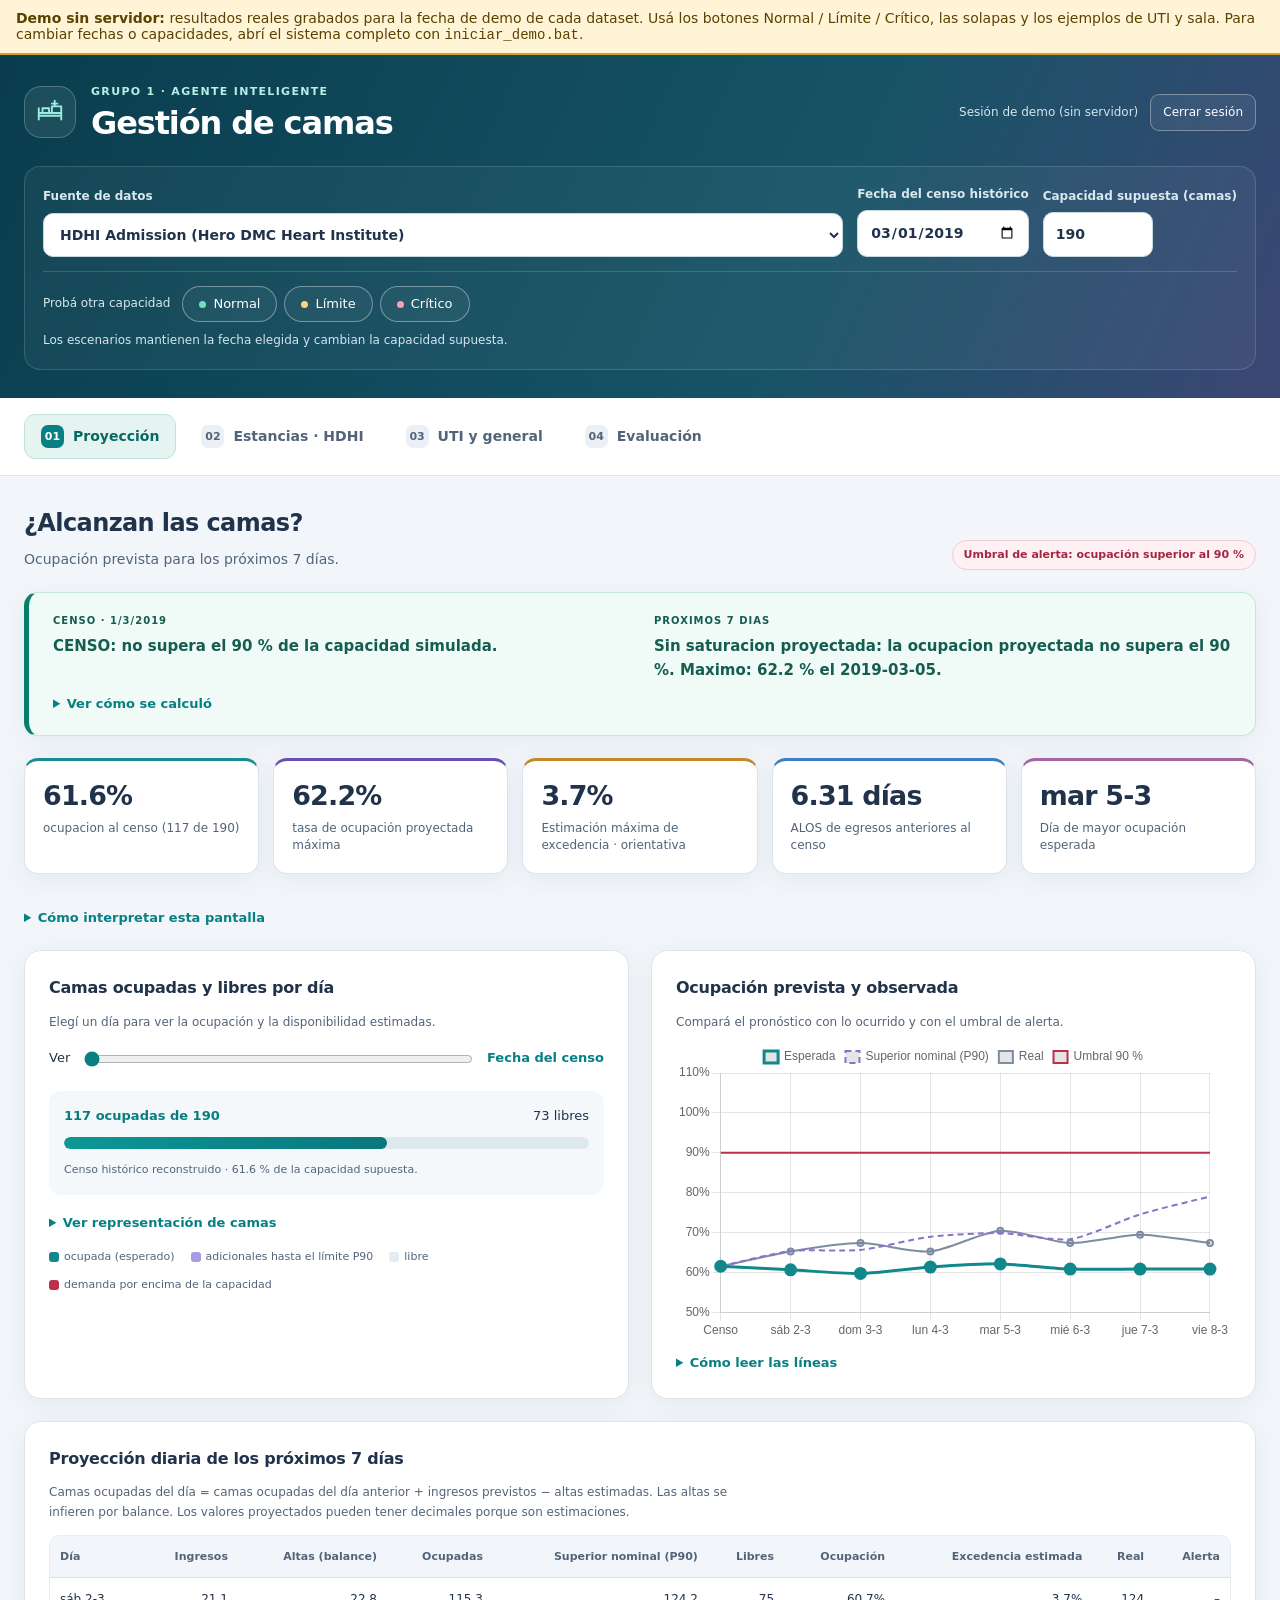
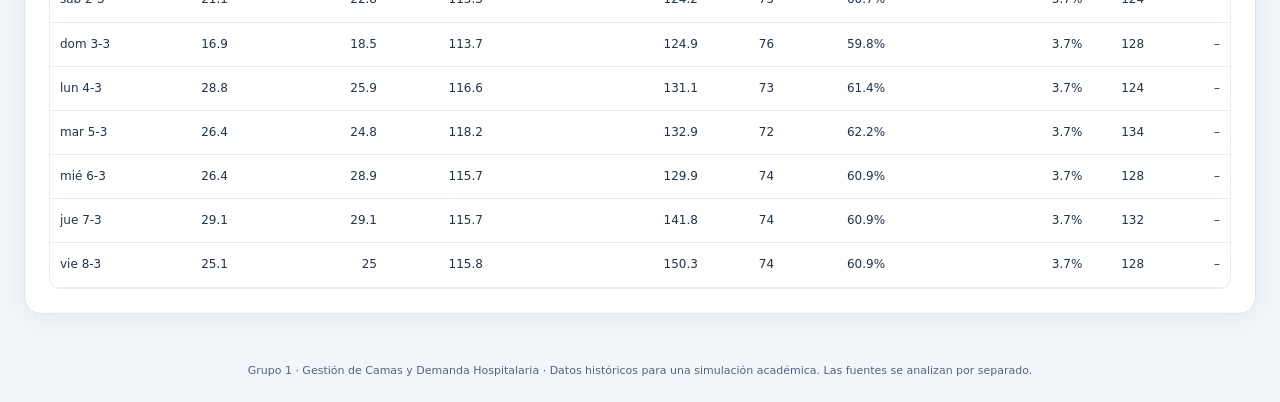
==== demo/panel_sin_servidor.html @ 2443a3de "Actualizo carpeta demo al panel nuevo y corrijo carpeta duplicada" ====
<!DOCTYPE html>
<html lang="es">
<head>
<meta charset="UTF-8">
<meta name="viewport" content="width=device-width, initial-scale=1">
<title>[Demo sin servidor] Gestión de camas | Grupo 1</title>
<!-- frontend/index.html — Dashboard del agente. Responsable: Bárbara (IA e interfaz).
     Consume la API del equipo: /datasets, /estadisticas, /proyeccion-camas y /modelo/* -->
<!-- Chart.js 4.4.1 (MIT) incluido: funciona sin internet -->
<script>
!function(t,e){"object"==typeof exports&&"undefined"!=typeof module?module.exports=e():"function"==typeof define&&define.amd?define(e):(t="undefined"!=typeof globalThis?globalThis:t||self).Chart=e()}(this,function(){"use strict";var s=Object.freeze({__proto__:null,get Colors(){return dn},get Decimation(){return fn},get Filler(){return Dn},get Legend(){return Tn},get SubTitle(){return In},get Title(){return En},get Tooltip(){return Un}});function t(){}const F=(()=>{let t=0;return()=>t++})();function P(t){return null==t}function O(t){if(Array.isArray&&Array.isArray(t))return!0;const e=Object.prototype.toString.call(t);return"[object"===e.slice(0,7)&&"Array]"===e.slice(-6)}function A(t){return null!==t&&"[object Object]"===Object.prototype.toString.call(t)}function p(t){return("number"==typeof t||t instanceof Number)&&isFinite(+t)}function g(t,e){return p(t)?t:e}function T(t,e){return void 0===t?e:t}const V=(t,e)=>"string"==typeof t&&t.endsWith("%")?parseFloat(t)/100:+t/e,B=(t,e)=>"string"==typeof t&&t.endsWith("%")?parseFloat(t)/100*e:+t;function d(t,e,i){if(t&&"function"==typeof t.call)return t.apply(i,e)}function k(t,e,i,s){let a,n,o;if(O(t))if(n=t.length,s)for(a=n-1;0<=a;a--)e.call(i,t[a],a);else for(a=0;a<n;a++)e.call(i,t[a],a);else if(A(t))for(o=Object.keys(t),n=o.length,a=0;a<n;a++)e.call(i,t[o[a]],o[a])}function W(t,e){let i,s,a,n;if(!t||!e||t.length!==e.length)return!1;for(i=0,s=t.length;i<s;++i)if(a=t[i],n=e[i],a.datasetIndex!==n.datasetIndex||a.index!==n.index)return!1;return!0}function N(e){if(O(e))return e.map(N);if(A(e)){const i=Object.create(null),s=Object.keys(e),a=s.length;let t=0;for(;t<a;++t)i[s[t]]=N(e[s[t]]);return i}return e}function H(t){return-1===["__proto__","prototype","constructor"].indexOf(t)}function j(t,e,i,s){var a;H(t)&&(a=e[t],i=i[t],A(a)&&A(i)?Y(a,i,s):e[t]=N(i))}function Y(i,t,s){var a,e=O(t)?t:[t],n=e.length;if(!A(i))return i;const o=(s=s||{}).merger||j;for(let t=0;t<n;++t)if(A(a=e[t])){const O=Object.keys(a);for(let t=0,e=O.length;t<e;++t)o(O[t],i,a,s)}return i}function $(t,e){return Y(t,e,{merger:U})}function U(t,e,i){var s;H(t)&&(s=e[t],i=i[t],A(s)&&A(i)?$(s,i):Object.prototype.hasOwnProperty.call(e,t)||(e[t]=N(i)))}const X={"":t=>t,x:t=>t.x,y:t=>t.y};function q(t){const e=t.split("."),i=[];let s="";for(const t of e)s+=t,s=s.endsWith("\\")?s.slice(0,-1)+".":(i.push(s),"");return i}function m(t,e){const i=X[e]||(X[e]=function(){const i=q(e);return t=>{for(const e of i){if(""===e)break;t=t&&t[e]}return t}}());return i(t)}function K(t){return t.charAt(0).toUpperCase()+t.slice(1)}const G=t=>void 0!==t,u=t=>"function"==typeof t,Z=(t,e)=>{if(t.size!==e.size)return!1;for(const i of t)if(!e.has(i))return!1;return!0};function J(t){return"mouseup"===t.type||"click"===t.type||"contextmenu"===t.type}const S=Math.PI,_=2*S,Q=_+S,tt=Number.POSITIVE_INFINITY,et=S/180,D=S/2,it=S/4,st=2*S/3,r=Math.log10,y=Math.sign;function at(t,e,i){return Math.abs(t-e)<i}function nt(t){var e=Math.round(t),e=(t=at(t,e,t/1e3)?e:t,Math.pow(10,Math.floor(r(t)))),t=t/e;return(t<=1?1:t<=2?2:t<=5?5:10)*e}function ot(t){const e=[],i=Math.sqrt(t);let s;for(s=1;s<i;s++)t%s==0&&(e.push(s),e.push(t/s));return i===(0|i)&&e.push(i),e.sort((t,e)=>t-e).pop(),e}function rt(t){return!isNaN(parseFloat(t))&&isFinite(t)}function lt(t,e){var i=Math.round(t);return i-e<=t&&t<=i+e}function ht(t,e,i){let s,a,n;for(s=0,a=t.length;s<a;s++)n=t[s][i],isNaN(n)||(e.min=Math.min(e.min,n),e.max=Math.max(e.max,n))}function L(t){return t*(S/180)}function ct(t){return t*(180/S)}function dt(i){if(p(i)){let t=1,e=0;for(;Math.round(i*t)/t!==i;)t*=10,e++;return e}}function ut(t,e){var i=e.x-t.x,e=e.y-t.y,t=Math.sqrt(i*i+e*e);let s=Math.atan2(e,i);return s<-.5*S&&(s+=_),{angle:s,distance:t}}function gt(t,e){return Math.sqrt(Math.pow(e.x-t.x,2)+Math.pow(e.y-t.y,2))}function ft(t,e){return(t-e+Q)%_-S}function v(t){return(t%_+_)%_}function pt(t,e,i,s){var t=v(t),e=v(e),i=v(i),a=v(e-t),n=v(i-t),o=v(t-e),r=v(t-i);return t===e||t===i||s&&e===i||n<a&&o<r}function C(t,e,i){return Math.max(e,Math.min(i,t))}function mt(t){return C(t,-32768,32767)}function c(t,e,i,s=1e-6){return t>=Math.min(e,i)-s&&t<=Math.max(e,i)+s}function bt(e,i,t){t=t||(t=>e[t]<i);let s,a=e.length-1,n=0;for(;1<a-n;)t(s=n+a>>1)?n=s:a=s;return{lo:n,hi:a}}const f=(i,s,a,t)=>bt(i,a,t?t=>{var e=i[t][s];return e<a||e===a&&i[t+1][s]===a}:t=>i[t][s]<a),xt=(e,i,s)=>bt(e,s,t=>e[t][i]>=s);function vt(t,e,i){let s=0,a=t.length;for(;s<a&&t[s]<e;)s++;for(;a>s&&t[a-1]>i;)a--;return 0<s||a<t.length?t.slice(s,a):t}const _t=["push","pop","shift","splice","unshift"];function yt(a,t){a._chartjs?a._chartjs.listeners.push(t):(Object.defineProperty(a,"_chartjs",{configurable:!0,enumerable:!1,value:{listeners:[t]}}),_t.forEach(t=>{const i="_onData"+K(t),s=a[t];Object.defineProperty(a,t,{configurable:!0,enumerable:!1,value(...e){var t=s.apply(this,e);return a._chartjs.listeners.forEach(t=>{"function"==typeof t[i]&&t[i](...e)}),t}})}))}function Mt(e,t){var i=e._chartjs;if(i){const s=i.listeners,a=s.indexOf(t);-1!==a&&s.splice(a,1),0<s.length||(_t.forEach(t=>{delete e[t]}),delete e._chartjs)}}function wt(t){var e=new Set(t);return e.size===t.length?t:Array.from(e)}const kt="undefined"==typeof window?function(t){return t()}:window.requestAnimationFrame;function St(e,i){let s,a=!1;return function(...t){s=t,a||(a=!0,kt.call(window,()=>{a=!1,e.apply(i,s)}))}}function Pt(e,i){let s;return function(...t){return i?(clearTimeout(s),s=setTimeout(e,i,t)):e.apply(this,t),i}}const Dt=t=>"start"===t?"left":"end"===t?"right":"center",E=(t,e,i)=>"start"===t?e:"end"===t?i:(e+i)/2,Ct=(t,e,i,s)=>t===(s?"left":"right")?i:"center"===t?(e+i)/2:e;function Ot(t,e,i){var s=e.length;let a=0,n=s;if(t._sorted){const{iScale:o,_parsed:r}=t,l=o.axis,{min:h,max:c,minDefined:d,maxDefined:u}=o.getUserBounds();d&&(a=C(Math.min(f(r,l,h).lo,i?s:f(e,l,o.getPixelForValue(h)).lo),0,s-1)),n=u?C(Math.max(f(r,o.axis,c,!0).hi+1,i?0:f(e,l,o.getPixelForValue(c),!0).hi+1),a,s)-a:s-a}return{start:a,count:n}}function At(t){var{xScale:e,yScale:i,_scaleRanges:s}=t,a={xmin:e.min,xmax:e.max,ymin:i.min,ymax:i.max};if(!s)return t._scaleRanges=a,!0;t=s.xmin!==e.min||s.xmax!==e.max||s.ymin!==i.min||s.ymax!==i.max;return Object.assign(s,a),t}var l=new class{constructor(){this._request=null,this._charts=new Map,this._running=!1,this._lastDate=void 0}_notify(e,i,s,t){const a=i.listeners[t],n=i.duration;a.forEach(t=>t({chart:e,initial:i.initial,numSteps:n,currentStep:Math.min(s-i.start,n)}))}_refresh(){this._request||(this._running=!0,this._request=kt.call(window,()=>{this._update(),this._request=null,this._running&&this._refresh()}))}_update(o=Date.now()){let r=0;this._charts.forEach((s,a)=>{if(s.running&&s.items.length){const n=s.items;let t,e=n.length-1,i=!1;for(;0<=e;--e)(t=n[e])._active?(t._total>s.duration&&(s.duration=t._total),t.tick(o),i=!0):(n[e]=n[n.length-1],n.pop());i&&(a.draw(),this._notify(a,s,o,"progress")),n.length||(s.running=!1,this._notify(a,s,o,"complete"),s.initial=!1),r+=n.length}}),this._lastDate=o,0===r&&(this._running=!1)}_getAnims(t){const e=this._charts;let i=e.get(t);return i||(i={running:!1,initial:!0,items:[],listeners:{complete:[],progress:[]}},e.set(t,i)),i}listen(t,e,i){this._getAnims(t).listeners[e].push(i)}add(t,e){e&&e.length&&this._getAnims(t).items.push(...e)}has(t){return 0<this._getAnims(t).items.length}start(t){const e=this._charts.get(t);e&&(e.running=!0,e.start=Date.now(),e.duration=e.items.reduce((t,e)=>Math.max(t,e._duration),0),this._refresh())}running(t){if(!this._running)return!1;t=this._charts.get(t);return!!(t&&t.running&&t.items.length)}stop(e){const i=this._charts.get(e);if(i&&i.items.length){const s=i.items;let t=s.length-1;for(;0<=t;--t)s[t].cancel();i.items=[],this._notify(e,i,Date.now(),"complete")}}remove(t){return this._charts.delete(t)}};function Tt(t){return t+.5|0}const Lt=(t,e,i)=>Math.max(Math.min(t,i),e);function Et(t){return Lt(Tt(2.55*t),0,255)}function Rt(t){return Lt(Tt(255*t),0,255)}function o(t){return Lt(Tt(t/2.55)/100,0,1)}function It(t){return Lt(Tt(100*t),0,100)}const n={0:0,1:1,2:2,3:3,4:4,5:5,6:6,7:7,8:8,9:9,A:10,B:11,C:12,D:13,E:14,F:15,a:10,b:11,c:12,d:13,e:14,f:15},zt=[..."0123456789ABCDEF"],Ft=t=>zt[15&t],Vt=t=>zt[(240&t)>>4]+zt[15&t],Bt=t=>(240&t)>>4==(15&t);const Wt=/^(hsla?|hwb|hsv)\(\s*([-+.e\d]+)(?:deg)?[\s,]+([-+.e\d]+)%[\s,]+([-+.e\d]+)%(?:[\s,]+([-+.e\d]+)(%)?)?\s*\)$/;function Nt(i,t,s){const a=t*Math.min(s,1-s),e=(t,e=(t+i/30)%12)=>s-a*Math.max(Math.min(e-3,9-e,1),-1);return[e(0),e(8),e(4)]}function Ht(i,s,a){i=(t,e=(t+i/60)%6)=>a-a*s*Math.max(Math.min(e,4-e,1),0);return[i(5),i(3),i(1)]}function jt(t,e,i){const s=Nt(t,1,.5);let a;for(1<e+i&&(e*=a=1/(e+i),i*=a),a=0;a<3;a++)s[a]*=1-e-i,s[a]+=e;return s}function Yt(t){var e=t.r/255,i=t.g/255,t=t.b/255,s=Math.max(e,i,t),a=Math.min(e,i,t),n=(s+a)/2;let o,r,l;return s!==a&&(l=s-a,r=.5<n?l/(2-s-a):l/(s+a),o=60*(o=(a=i,i=t,(t=e)===s?(a-i)/l+(a<i?6:0):a===s?(i-t)/l+2:(t-a)/l+4))+.5),[0|o,r||0,n]}function $t(t,e,i,s){return(Array.isArray(e)?t(e[0],e[1],e[2]):t(e,i,s)).map(Rt)}function Ut(t,e,i){return $t(Nt,t,e,i)}function Xt(t){return(t%360+360)%360}const qt={x:"dark",Z:"light",Y:"re",X:"blu",W:"gr",V:"medium",U:"slate",A:"ee",T:"ol",S:"or",B:"ra",C:"lateg",D:"ights",R:"in",Q:"turquois",E:"hi",P:"ro",O:"al",N:"le",M:"de",L:"yello",F:"en",K:"ch",G:"arks",H:"ea",I:"ightg",J:"wh"},Kt={OiceXe:"f0f8ff",antiquewEte:"faebd7",aqua:"ffff",aquamarRe:"7fffd4",azuY:"f0ffff",beige:"f5f5dc",bisque:"ffe4c4",black:"0",blanKedOmond:"ffebcd",Xe:"ff",XeviTet:"8a2be2",bPwn:"a52a2a",burlywood:"deb887",caMtXe:"5f9ea0",KartYuse:"7fff00",KocTate:"d2691e",cSO:"ff7f50",cSnflowerXe:"6495ed",cSnsilk:"fff8dc",crimson:"dc143c",cyan:"ffff",xXe:"8b",xcyan:"8b8b",xgTMnPd:"b8860b",xWay:"a9a9a9",xgYF:"6400",xgYy:"a9a9a9",xkhaki:"bdb76b",xmagFta:"8b008b",xTivegYF:"556b2f",xSange:"ff8c00",xScEd:"9932cc",xYd:"8b0000",xsOmon:"e9967a",xsHgYF:"8fbc8f",xUXe:"483d8b",xUWay:"2f4f4f",xUgYy:"2f4f4f",xQe:"ced1",xviTet:"9400d3",dAppRk:"ff1493",dApskyXe:"bfff",dimWay:"696969",dimgYy:"696969",dodgerXe:"1e90ff",fiYbrick:"b22222",flSOwEte:"fffaf0",foYstWAn:"228b22",fuKsia:"ff00ff",gaRsbSo:"dcdcdc",ghostwEte:"f8f8ff",gTd:"ffd700",gTMnPd:"daa520",Way:"808080",gYF:"8000",gYFLw:"adff2f",gYy:"808080",honeyMw:"f0fff0",hotpRk:"ff69b4",RdianYd:"cd5c5c",Rdigo:"4b0082",ivSy:"fffff0",khaki:"f0e68c",lavFMr:"e6e6fa",lavFMrXsh:"fff0f5",lawngYF:"7cfc00",NmoncEffon:"fffacd",ZXe:"add8e6",ZcSO:"f08080",Zcyan:"e0ffff",ZgTMnPdLw:"fafad2",ZWay:"d3d3d3",ZgYF:"90ee90",ZgYy:"d3d3d3",ZpRk:"ffb6c1",ZsOmon:"ffa07a",ZsHgYF:"20b2aa",ZskyXe:"87cefa",ZUWay:"778899",ZUgYy:"778899",ZstAlXe:"b0c4de",ZLw:"ffffe0",lime:"ff00",limegYF:"32cd32",lRF:"faf0e6",magFta:"ff00ff",maPon:"800000",VaquamarRe:"66cdaa",VXe:"cd",VScEd:"ba55d3",VpurpN:"9370db",VsHgYF:"3cb371",VUXe:"7b68ee",VsprRggYF:"fa9a",VQe:"48d1cc",VviTetYd:"c71585",midnightXe:"191970",mRtcYam:"f5fffa",mistyPse:"ffe4e1",moccasR:"ffe4b5",navajowEte:"ffdead",navy:"80",Tdlace:"fdf5e6",Tive:"808000",TivedBb:"6b8e23",Sange:"ffa500",SangeYd:"ff4500",ScEd:"da70d6",pOegTMnPd:"eee8aa",pOegYF:"98fb98",pOeQe:"afeeee",pOeviTetYd:"db7093",papayawEp:"ffefd5",pHKpuff:"ffdab9",peru:"cd853f",pRk:"ffc0cb",plum:"dda0dd",powMrXe:"b0e0e6",purpN:"800080",YbeccapurpN:"663399",Yd:"ff0000",Psybrown:"bc8f8f",PyOXe:"4169e1",saddNbPwn:"8b4513",sOmon:"fa8072",sandybPwn:"f4a460",sHgYF:"2e8b57",sHshell:"fff5ee",siFna:"a0522d",silver:"c0c0c0",skyXe:"87ceeb",UXe:"6a5acd",UWay:"708090",UgYy:"708090",snow:"fffafa",sprRggYF:"ff7f",stAlXe:"4682b4",tan:"d2b48c",teO:"8080",tEstN:"d8bfd8",tomato:"ff6347",Qe:"40e0d0",viTet:"ee82ee",JHt:"f5deb3",wEte:"ffffff",wEtesmoke:"f5f5f5",Lw:"ffff00",LwgYF:"9acd32"};let Gt;const Zt=/^rgba?\(\s*([-+.\d]+)(%)?[\s,]+([-+.e\d]+)(%)?[\s,]+([-+.e\d]+)(%)?(?:[\s,/]+([-+.e\d]+)(%)?)?\s*\)$/,Jt=t=>t<=.0031308?12.92*t:1.055*Math.pow(t,1/2.4)-.055,Qt=t=>t<=.04045?t/12.92:Math.pow((t+.055)/1.055,2.4);function te(e,i,s){if(e){let t=Yt(e);t[i]=Math.max(0,Math.min(t[i]+t[i]*s,0===i?360:1)),t=Ut(t),e.r=t[0],e.g=t[1],e.b=t[2]}}function ee(t,e){return t&&Object.assign(e||{},t)}function ie(t){var e={r:0,g:0,b:0,a:255};return Array.isArray(t)?3<=t.length&&(e={r:t[0],g:t[1],b:t[2],a:255},3<t.length&&(e.a=Rt(t[3]))):(e=ee(t,{r:0,g:0,b:0,a:1})).a=Rt(e.a),e}function se(t){return("r"===t.charAt(0)?function(t){var e=Zt.exec(t);let i,s,a,n=255;if(e){if(e[7]!==i){const t=+e[7];n=e[8]?Et(t):Lt(255*t,0,255)}return i=+e[1],s=+e[3],a=+e[5],i=255&(e[2]?Et(i):Lt(i,0,255)),s=255&(e[4]?Et(s):Lt(s,0,255)),a=255&(e[6]?Et(a):Lt(a,0,255)),{r:i,g:s,b:a,a:n}}}:function(t){var e,i,s,t=Wt.exec(t);let a,n=255;if(t)return void 0!==t[5]&&(n=(t[6]?Et:Rt)(+t[5])),e=Xt(+t[2]),i=+t[3]/100,s=+t[4]/100,{r:(a="hwb"===t[1]?$t(jt,e,i,s):"hsv"===t[1]?$t(Ht,e,i,s):Ut(e,i,s))[0],g:a[1],b:a[2],a:n}})(t)}class ae{constructor(t){if(t instanceof ae)return t;var e,i,s=typeof t;let a;"object"==s?a=ie(t):"string"==s&&(i=(s=t).length,"#"===s[0]&&(4===i||5===i?e={r:255&17*n[s[1]],g:255&17*n[s[2]],b:255&17*n[s[3]],a:5===i?17*n[s[4]]:255}:7!==i&&9!==i||(e={r:n[s[1]]<<4|n[s[2]],g:n[s[3]]<<4|n[s[4]],b:n[s[5]]<<4|n[s[6]],a:9===i?n[s[7]]<<4|n[s[8]]:255})),a=e||(i=t,Gt||((Gt=function(){const t={},e=Object.keys(Kt),i=Object.keys(qt);let s,a,n,o,r;for(s=0;s<e.length;s++){for(o=r=e[s],a=0;a<i.length;a++)n=i[a],r=r.replace(n,qt[n]);n=parseInt(Kt[o],16),t[r]=[n>>16&255,n>>8&255,255&n]}return t}()).transparent=[0,0,0,0]),(i=Gt[i.toLowerCase()])&&{r:i[0],g:i[1],b:i[2],a:4===i.length?i[3]:255})||se(t)),this._rgb=a,this._valid=!!a}get valid(){return this._valid}get rgb(){var t=ee(this._rgb);return t&&(t.a=o(t.a)),t}set rgb(t){this._rgb=ie(t)}rgbString(){return this._valid?(t=this._rgb)&&(t.a<255?`rgba(${t.r}, ${t.g}, ${t.b}, ${o(t.a)})`:`rgb(${t.r}, ${t.g}, ${t.b})`):void 0;var t}hexString(){return this._valid?(t=this._rgb,e=t,e=Bt(e.r)&&Bt(e.g)&&Bt(e.b)&&Bt(e.a)?Ft:Vt,t?"#"+e(t.r)+e(t.g)+e(t.b)+((t=t.a)<255?e(t):""):void 0):void 0;var t,e}hslString(){if(this._valid){var t,e,i,s=this._rgb;if(s)return i=Yt(s),t=i[0],e=It(i[1]),i=It(i[2]),s.a<255?`hsla(${t}, ${e}%, ${i}%, ${o(s.a)})`:`hsl(${t}, ${e}%, ${i}%)`}}mix(t,e){if(t){const s=this.rgb,a=t.rgb;var t=void 0===e?.5:e,e=2*t-1,i=s.a-a.a,e=(1+(e*i==-1?e:(e+i)/(1+e*i)))/2,i=1-e;s.r=255&e*s.r+i*a.r+.5,s.g=255&e*s.g+i*a.g+.5,s.b=255&e*s.b+i*a.b+.5,s.a=t*s.a+(1-t)*a.a,this.rgb=s}return this}interpolate(t,e){return t&&(this._rgb=(i=this._rgb,t=t._rgb,e=e,s=Qt(o(i.r)),a=Qt(o(i.g)),n=Qt(o(i.b)),{r:Rt(Jt(s+e*(Qt(o(t.r))-s))),g:Rt(Jt(a+e*(Qt(o(t.g))-a))),b:Rt(Jt(n+e*(Qt(o(t.b))-n))),a:i.a+e*(t.a-i.a)})),this;var i,s,a,n}clone(){return new ae(this.rgb)}alpha(t){return this._rgb.a=Rt(t),this}clearer(t){return this._rgb.a*=1-t,this}greyscale(){const t=this._rgb,e=Tt(.3*t.r+.59*t.g+.11*t.b);return t.r=t.g=t.b=e,this}opaquer(t){return this._rgb.a*=1+t,this}negate(){const t=this._rgb;return t.r=255-t.r,t.g=255-t.g,t.b=255-t.b,this}lighten(t){return te(this._rgb,2,t),this}darken(t){return te(this._rgb,2,-t),this}saturate(t){return te(this._rgb,1,t),this}desaturate(t){return te(this._rgb,1,-t),this}rotate(t){return e=this._rgb,t=t,(i=Yt(e))[0]=Xt(i[0]+t),i=Ut(i),e.r=i[0],e.g=i[1],e.b=i[2],this;var e,i}}function ne(t){return!(!t||"object"!=typeof t)&&("[object CanvasPattern]"===(t=t.toString())||"[object CanvasGradient]"===t)}function oe(t){return ne(t)?t:new ae(t)}function re(t){return ne(t)?t:new ae(t).saturate(.5).darken(.1).hexString()}const le=["x","y","borderWidth","radius","tension"],he=["color","borderColor","backgroundColor"],ce=new Map;function de(t,e,a){return function(t,e){e=a||{};var i=t+JSON.stringify(e);let s=ce.get(i);return s||(s=new Intl.NumberFormat(t,e),ce.set(i,s)),s}(e).format(t)}const ue={values:t=>O(t)?t:""+t,numeric(t,e,i){if(0===t)return"0";var s=this.chart.options.locale;let a,n=t;if(1<i.length){const e=Math.max(Math.abs(i[0].value),Math.abs(i[i.length-1].value));(e<1e-4||1e15<e)&&(a="scientific"),n=function(t){let e=3<i.length?i[2].value-i[1].value:i[1].value-i[0].value;return e=1<=Math.abs(e)&&t!==Math.floor(t)?t-Math.floor(t):e}(t)}var o=r(Math.abs(n)),o=isNaN(o)?1:Math.max(Math.min(-1*Math.floor(o),20),0),o={notation:a,minimumFractionDigits:o,maximumFractionDigits:o};return Object.assign(o,this.options.ticks.format),de(t,s,o)},logarithmic(t,e,i){if(0===t)return"0";var s=i[e].significand||t/Math.pow(10,Math.floor(r(t)));return[1,2,3,5,10,15].includes(s)||e>.8*i.length?ue.numeric.call(this,t,e,i):""}};var ge={formatters:ue};const fe=Object.create(null),pe=Object.create(null);function me(i,t){if(!t)return i;var s=t.split(".");for(let t=0,e=s.length;t<e;++t){var a=s[t];i=i[a]||(i[a]=Object.create(null))}return i}function be(t,e,i){return"string"==typeof e?Y(me(t,e),i):Y(me(t,""),e)}var R=new class{constructor(t,e){this.animation=void 0,this.backgroundColor="rgba(0,0,0,0.1)",this.borderColor="rgba(0,0,0,0.1)",this.color="#666",this.datasets={},this.devicePixelRatio=t=>t.chart.platform.getDevicePixelRatio(),this.elements={},this.events=["mousemove","mouseout","click","touchstart","touchmove"],this.font={family:"'Helvetica Neue', 'Helvetica', 'Arial', sans-serif",size:12,style:"normal",lineHeight:1.2,weight:null},this.hover={},this.hoverBackgroundColor=(t,e)=>re(e.backgroundColor),this.hoverBorderColor=(t,e)=>re(e.borderColor),this.hoverColor=(t,e)=>re(e.color),this.indexAxis="x",this.interaction={mode:"nearest",intersect:!0,includeInvisible:!1},this.maintainAspectRatio=!0,this.onHover=null,this.onClick=null,this.parsing=!0,this.plugins={},this.responsive=!0,this.scale=void 0,this.scales={},this.showLine=!0,this.drawActiveElementsOnTop=!0,this.describe(t),this.apply(e)}set(t,e){return be(this,t,e)}get(t){return me(this,t)}describe(t,e){return be(pe,t,e)}override(t,e){return be(fe,t,e)}route(t,e,i,s){const a=me(this,t),n=me(this,i),o="_"+e;Object.defineProperties(a,{[o]:{value:a[e],writable:!0},[e]:{enumerable:!0,get(){var t=this[o],e=n[s];return A(t)?Object.assign({},e,t):T(t,e)},set(t){this[o]=t}}})}apply(t){t.forEach(t=>t(this))}}({_scriptable:t=>!t.startsWith("on"),_indexable:t=>"events"!==t,hover:{_fallback:"interaction"},interaction:{_scriptable:!1,_indexable:!1}},[function(t){t.set("animation",{delay:void 0,duration:1e3,easing:"easeOutQuart",fn:void 0,from:void 0,loop:void 0,to:void 0,type:void 0}),t.describe("animation",{_fallback:!1,_indexable:!1,_scriptable:t=>"onProgress"!==t&&"onComplete"!==t&&"fn"!==t}),t.set("animations",{colors:{type:"color",properties:he},numbers:{type:"number",properties:le}}),t.describe("animations",{_fallback:"animation"}),t.set("transitions",{active:{animation:{duration:400}},resize:{animation:{duration:0}},show:{animations:{colors:{from:"transparent"},visible:{type:"boolean",duration:0}}},hide:{animations:{colors:{to:"transparent"},visible:{type:"boolean",easing:"linear",fn:t=>0|t}}}})},function(t){t.set("layout",{autoPadding:!0,padding:{top:0,right:0,bottom:0,left:0}})},function(t){t.set("scale",{display:!0,offset:!1,reverse:!1,beginAtZero:!1,bounds:"ticks",clip:!0,grace:0,grid:{display:!0,lineWidth:1,drawOnChartArea:!0,drawTicks:!0,tickLength:8,tickWidth:(t,e)=>e.lineWidth,tickColor:(t,e)=>e.color,offset:!1},border:{display:!0,dash:[],dashOffset:0,width:1},title:{display:!1,text:"",padding:{top:4,bottom:4}},ticks:{minRotation:0,maxRotation:50,mirror:!1,textStrokeWidth:0,textStrokeColor:"",padding:3,display:!0,autoSkip:!0,autoSkipPadding:3,labelOffset:0,callback:ge.formatters.values,minor:{},major:{},align:"center",crossAlign:"near",showLabelBackdrop:!1,backdropColor:"rgba(255, 255, 255, 0.75)",backdropPadding:2}}),t.route("scale.ticks","color","","color"),t.route("scale.grid","color","","borderColor"),t.route("scale.border","color","","borderColor"),t.route("scale.title","color","","color"),t.describe("scale",{_fallback:!1,_scriptable:t=>!t.startsWith("before")&&!t.startsWith("after")&&"callback"!==t&&"parser"!==t,_indexable:t=>"borderDash"!==t&&"tickBorderDash"!==t&&"dash"!==t}),t.describe("scales",{_fallback:"scale"}),t.describe("scale.ticks",{_scriptable:t=>"backdropPadding"!==t&&"callback"!==t,_indexable:t=>"backdropPadding"!==t})}]);function xe(){return"undefined"!=typeof window&&"undefined"!=typeof document}function ve(t){let e=t.parentNode;return e=e&&"[object ShadowRoot]"===e.toString()?e.host:e}function _e(t,e,i){let s;return"string"==typeof t?(s=parseInt(t,10),-1!==t.indexOf("%")&&(s=s/100*e.parentNode[i])):s=t,s}const ye=t=>t.ownerDocument.defaultView.getComputedStyle(t,null);function Me(t,e){return ye(t).getPropertyValue(e)}const we=["top","right","bottom","left"];function ke(e,i,s){const a={};s=s?"-"+s:"";for(let t=0;t<4;t++){var n=we[t];a[n]=parseFloat(e[i+"-"+n+s])||0}return a.width=a.left+a.right,a.height=a.top+a.bottom,a}function Se(t,e){if("native"in t)return t;var{canvas:i,currentDevicePixelRatio:s}=e,a=ye(i),n="border-box"===a.boxSizing,o=ke(a,"padding"),a=ke(a,"border","width"),{x:t,y:r,box:l}=function(t,e){var i,s=t.touches,s=s&&s.length?s[0]:t,{offsetX:a,offsetY:n}=s;let o,r,l=!1;if(i=n,t=t.target,!(0<a||0<i)||t&&t.shadowRoot){const t=e.getBoundingClientRect();o=s.clientX-t.left,r=s.clientY-t.top,l=!0}else o=a,r=n;return{x:o,y:r,box:l}}(t,i),h=o.left+(l&&a.left),l=o.top+(l&&a.top);let{width:c,height:d}=e;return n&&(c-=o.width+a.width,d-=o.height+a.height),{x:Math.round((t-h)/c*i.width/s),y:Math.round((r-l)/d*i.height/s)}}const Pe=t=>Math.round(10*t)/10;function De(t,e,i,s){var a=ye(t),n=ke(a,"margin"),o=_e(a.maxWidth,t,"clientWidth")||tt,r=_e(a.maxHeight,t,"clientHeight")||tt,t=function(t,e,i){let s,a;if(void 0===e||void 0===i){const n=ve(t);if(n){const t=n.getBoundingClientRect(),o=ye(n),r=ke(o,"border","width"),l=ke(o,"padding");e=t.width-l.width-r.width,i=t.height-l.height-r.height,s=_e(o.maxWidth,n,"clientWidth"),a=_e(o.maxHeight,n,"clientHeight")}else e=t.clientWidth,i=t.clientHeight}return{width:e,height:i,maxWidth:s||tt,maxHeight:a||tt}}(t,e,i);let{width:l,height:h}=t;if("content-box"===a.boxSizing){const t=ke(a,"border","width"),e=ke(a,"padding");l-=e.width+t.width,h-=e.height+t.height}return l=Math.max(0,l-n.width),h=Math.max(0,s?l/s:h-n.height),l=Pe(Math.min(l,o,t.maxWidth)),h=Pe(Math.min(h,r,t.maxHeight)),l&&!h&&(h=Pe(l/2)),(void 0!==e||void 0!==i)&&s&&t.height&&h>t.height&&(h=t.height,l=Pe(Math.floor(h*s))),{width:l,height:h}}function Ce(t,e,i){var e=e||1,s=Math.floor(t.height*e),a=Math.floor(t.width*e);t.height=Math.floor(t.height),t.width=Math.floor(t.width);const n=t.canvas;return n.style&&(i||!n.style.height&&!n.style.width)&&(n.style.height=t.height+"px",n.style.width=t.width+"px"),(t.currentDevicePixelRatio!==e||n.height!==s||n.width!==a)&&(t.currentDevicePixelRatio=e,n.height=s,n.width=a,t.ctx.setTransform(e,0,0,e,0,0),!0)}var Oe=function(){let t=!1;try{var e={get passive(){return!(t=!0)}};xe()&&(window.addEventListener("test",null,e),window.removeEventListener("test",null,e))}catch(t){}return t}();function Ae(t,e){const i=Me(t,e),s=i&&i.match(/^(\d+)(\.\d+)?px$/);return s?+s[1]:void 0}function Te(t){return!t||P(t.size)||P(t.family)?null:(t.style?t.style+" ":"")+(t.weight?t.weight+" ":"")+t.size+"px "+t.family}function Le(t,e,i,s,a){let n=e[a];return n||(n=e[a]=t.measureText(a).width,i.push(a)),s=n>s?n:s}function Ee(t,e,i,s){let a=(s=s||{}).data=s.data||{},n=s.garbageCollect=s.garbageCollect||[],o=(s.font!==e&&(a=s.data={},n=s.garbageCollect=[],s.font=e),t.save(),t.font=e,0);var r=i.length;let l,h,c,d,u;for(l=0;l<r;l++)if(null==(d=i[l])||O(d)){if(O(d))for(h=0,c=d.length;h<c;h++)null==(u=d[h])||O(u)||(o=Le(t,a,n,o,u))}else o=Le(t,a,n,o,d);t.restore();var g=n.length/2;if(g>i.length){for(l=0;l<g;l++)delete a[n[l]];n.splice(0,g)}return o}function Re(t,e,i){t=t.currentDevicePixelRatio,i=0!==i?Math.max(i/2,.5):0;return Math.round((e-i)*t)/t+i}function Ie(t,e){(e=e||t.getContext("2d")).save(),e.resetTransform(),e.clearRect(0,0,t.width,t.height),e.restore()}function ze(t,e,i,s){Fe(t,e,i,s,null)}function Fe(t,e,i,s,a){let n,o,r,l,h,c,d,u;const g=e.pointStyle,f=e.rotation,p=e.radius;let m=(f||0)*et;if(g&&"object"==typeof g&&("[object HTMLImageElement]"===(n=g.toString())||"[object HTMLCanvasElement]"===n))return t.save(),t.translate(i,s),t.rotate(m),t.drawImage(g,-g.width/2,-g.height/2,g.width,g.height),void t.restore();if(!(isNaN(p)||p<=0)){switch(t.beginPath(),g){default:a?t.ellipse(i,s,a/2,p,0,0,_):t.arc(i,s,p,0,_),t.closePath();break;case"triangle":c=a?a/2:p,t.moveTo(i+Math.sin(m)*c,s-Math.cos(m)*p),m+=st,t.lineTo(i+Math.sin(m)*c,s-Math.cos(m)*p),m+=st,t.lineTo(i+Math.sin(m)*c,s-Math.cos(m)*p),t.closePath();break;case"rectRounded":h=.516*p,l=p-h,o=Math.cos(m+it)*l,d=Math.cos(m+it)*(a?a/2-h:l),r=Math.sin(m+it)*l,u=Math.sin(m+it)*(a?a/2-h:l),t.arc(i-d,s-r,h,m-S,m-D),t.arc(i+u,s-o,h,m-D,m),t.arc(i+d,s+r,h,m,m+D),t.arc(i-u,s+o,h,m+D,m+S),t.closePath();break;case"rect":if(!f){l=Math.SQRT1_2*p,c=a?a/2:l,t.rect(i-c,s-l,2*c,2*l);break}m+=it;case"rectRot":d=Math.cos(m)*(a?a/2:p),o=Math.cos(m)*p,r=Math.sin(m)*p,u=Math.sin(m)*(a?a/2:p),t.moveTo(i-d,s-r),t.lineTo(i+u,s-o),t.lineTo(i+d,s+r),t.lineTo(i-u,s+o),t.closePath();break;case"crossRot":m+=it;case"cross":d=Math.cos(m)*(a?a/2:p),o=Math.cos(m)*p,r=Math.sin(m)*p,u=Math.sin(m)*(a?a/2:p),t.moveTo(i-d,s-r),t.lineTo(i+d,s+r),t.moveTo(i+u,s-o),t.lineTo(i-u,s+o);break;case"star":d=Math.cos(m)*(a?a/2:p),o=Math.cos(m)*p,r=Math.sin(m)*p,u=Math.sin(m)*(a?a/2:p),t.moveTo(i-d,s-r),t.lineTo(i+d,s+r),t.moveTo(i+u,s-o),t.lineTo(i-u,s+o),m+=it,d=Math.cos(m)*(a?a/2:p),o=Math.cos(m)*p,r=Math.sin(m)*p,u=Math.sin(m)*(a?a/2:p),t.moveTo(i-d,s-r),t.lineTo(i+d,s+r),t.moveTo(i+u,s-o),t.lineTo(i-u,s+o);break;case"line":o=a?a/2:Math.cos(m)*p,r=Math.sin(m)*p,t.moveTo(i-o,s-r),t.lineTo(i+o,s+r);break;case"dash":t.moveTo(i,s),t.lineTo(i+Math.cos(m)*(a?a/2:p),s+Math.sin(m)*p);break;case!1:t.closePath()}t.fill(),0<e.borderWidth&&t.stroke()}}function M(t,e,i){return i=i||.5,!e||t&&t.x>e.left-i&&t.x<e.right+i&&t.y>e.top-i&&t.y<e.bottom+i}function Ve(t,e){t.save(),t.beginPath(),t.rect(e.left,e.top,e.right-e.left,e.bottom-e.top),t.clip()}function Be(t){t.restore()}function We(t,e,i,s,a){if(!e)return t.lineTo(i.x,i.y);if("middle"===a){const s=(e.x+i.x)/2;t.lineTo(s,e.y),t.lineTo(s,i.y)}else"after"===a!=!!s?t.lineTo(e.x,i.y):t.lineTo(i.x,e.y);t.lineTo(i.x,i.y)}function Ne(t,e,i,s){if(!e)return t.lineTo(i.x,i.y);t.bezierCurveTo(s?e.cp1x:e.cp2x,s?e.cp1y:e.cp2y,s?i.cp2x:i.cp1x,s?i.cp2y:i.cp1y,i.x,i.y)}function He(t,e,i,s,a,n={}){var o,r,l,h,c,d,u,g,f=O(e)?e:[e],p=0<n.strokeWidth&&""!==n.strokeColor;let m,b;for(t.save(),t.font=a.string,e=t,(g=n).translation&&e.translate(g.translation[0],g.translation[1]),P(g.rotation)||e.rotate(g.rotation),g.color&&(e.fillStyle=g.color),g.textAlign&&(e.textAlign=g.textAlign),g.textBaseline&&(e.textBaseline=g.textBaseline),m=0;m<f.length;++m)b=f[m],n.backdrop&&(c=t,d=n.backdrop,u=void 0,u=c.fillStyle,c.fillStyle=d.color,c.fillRect(d.left,d.top,d.width,d.height),c.fillStyle=u),p&&(n.strokeColor&&(t.strokeStyle=n.strokeColor),P(n.strokeWidth)||(t.lineWidth=n.strokeWidth),t.strokeText(b,i,s,n.maxWidth)),t.fillText(b,i,s,n.maxWidth),d=t,c=i,u=s,o=b,h=l=void 0,((r=n).strikethrough||r.underline)&&(l=c-(o=d.measureText(o)).actualBoundingBoxLeft,c=c+o.actualBoundingBoxRight,h=u-o.actualBoundingBoxAscent,u=u+o.actualBoundingBoxDescent,o=r.strikethrough?(h+u)/2:u,d.strokeStyle=d.fillStyle,d.beginPath(),d.lineWidth=r.decorationWidth||2,d.moveTo(l,o),d.lineTo(c,o),d.stroke()),s+=Number(a.lineHeight);t.restore()}function je(t,e){var{x:e,y:i,w:s,h:a,radius:n}=e;t.arc(e+n.topLeft,i+n.topLeft,n.topLeft,1.5*S,S,!0),t.lineTo(e,i+a-n.bottomLeft),t.arc(e+n.bottomLeft,i+a-n.bottomLeft,n.bottomLeft,S,D,!0),t.lineTo(e+s-n.bottomRight,i+a),t.arc(e+s-n.bottomRight,i+a-n.bottomRight,n.bottomRight,D,0,!0),t.lineTo(e+s,i+n.topRight),t.arc(e+s-n.topRight,i+n.topRight,n.topRight,0,-D,!0),t.lineTo(e+n.topLeft,i)}function Ye(r,l=[""],t,e,a=()=>r[0]){const i=t||r;void 0===e&&(e=ti("_fallback",r));t={[Symbol.toStringTag]:"Object",_cacheable:!0,_scopes:r,_rootScopes:i,_fallback:e,_getTarget:a,override:t=>Ye([t,...r],l,i,e)};return new Proxy(t,{deleteProperty:(t,e)=>(delete t[e],delete t._keys,delete r[0][e],!0),get:(n,o)=>Ke(n,o,()=>{var t,e=o,i=r,s=n;for(const a of l)if(t=ti(Xe(a,e),i),void 0!==t)return qe(e,t)?Je(i,s,e,t):t}),getOwnPropertyDescriptor:(t,e)=>Reflect.getOwnPropertyDescriptor(t._scopes[0],e),getPrototypeOf:()=>Reflect.getPrototypeOf(r[0]),has:(t,e)=>ei(t).includes(e),ownKeys:t=>ei(t),set(t,e,i){const s=t._storage||(t._storage=a());return t[e]=s[e]=i,delete t._keys,!0}})}function $e(s,e,i,a){var t={_cacheable:!1,_proxy:s,_context:e,_subProxy:i,_stack:new Set,_descriptors:Ue(s,a),setContext:t=>$e(s,t,i,a),override:t=>$e(s.override(t),e,i,a)};return new Proxy(t,{deleteProperty:(t,e)=>(delete t[e],delete s[e],!0),get:(r,h,c)=>Ke(r,h,()=>{{var l=r,e=h,i=c;const{_proxy:s,_context:a,_subProxy:n,_descriptors:o}=l;let t=s[e];return O(t=u(t)&&o.isScriptable(e)?function(t,e,i){const{_proxy:s,_context:a,_subProxy:n,_stack:o}=l;if(o.has(t))throw new Error("Recursion detected: "+Array.from(o).join("->")+"->"+t);o.add(t);let r=e(a,n||i);return o.delete(t),r=qe(t,r)?Je(s._scopes,s,t,r):r}(e,t,i):t)&&t.length&&(t=function(t,e,i,s){const{_proxy:a,_context:n,_subProxy:o,_descriptors:r}=i;if(void 0!==n.index&&s(t))return e[n.index%e.length];if(A(e[0])){const i=e,s=a._scopes.filter(t=>t!==i);e=[];for(const A of i){const i=Je(s,a,t,A);e.push($e(i,n,o&&o[t],r))}}return e}(e,t,l,o.isIndexable)),t=qe(e,t)?$e(t,a,n&&n[e],o):t}}),getOwnPropertyDescriptor:(t,e)=>t._descriptors.allKeys?Reflect.has(s,e)?{enumerable:!0,configurable:!0}:void 0:Reflect.getOwnPropertyDescriptor(s,e),getPrototypeOf:()=>Reflect.getPrototypeOf(s),has:(t,e)=>Reflect.has(s,e),ownKeys:()=>Reflect.ownKeys(s),set:(t,e,i)=>(s[e]=i,delete t[e],!0)})}function Ue(t,e={scriptable:!0,indexable:!0}){const{_scriptable:i=e.scriptable,_indexable:s=e.indexable,_allKeys:a=e.allKeys}=t;return{allKeys:a,scriptable:i,indexable:s,isScriptable:u(i)?i:()=>i,isIndexable:u(s)?s:()=>s}}const Xe=(t,e)=>t?t+K(e):e,qe=(t,e)=>A(e)&&"adapters"!==t&&(null===Object.getPrototypeOf(e)||e.constructor===Object);function Ke(t,e,i){if(Object.prototype.hasOwnProperty.call(t,e))return t[e];i=i();return t[e]=i}function Ge(t,e,i){return u(t)?t(e,i):t}function Ze(t,e,i,s,a){for(const r of e){n=i,o=r;const e=!0===n?o:"string"==typeof n?m(o,n):void 0;if(e){t.add(e);o=Ge(e._fallback,i,a);if(void 0!==o&&o!==i&&o!==s)return o}else if(!1===e&&void 0!==s&&i!==s)return null}var n,o;return!1}function Je(t,s,a,n){const e=s._rootScopes,i=Ge(s._fallback,a,n),o=[...t,...e],r=new Set;r.add(n);t=Qe(r,o,a,i||a,n);return null!==t&&(void 0===i||i===a||null!==Qe(r,o,i,t,n))&&Ye(Array.from(r),[""],e,i,()=>{{var t=a,e=n;const i=s._getTarget();return t in i||(i[t]={}),O(t=i[t])&&A(e)?e:t||{}}})}function Qe(t,e,i,s,a){for(;i;)i=Ze(t,e,i,s,a);return i}function ti(t,e){for(const i of e)if(i){const e=i[t];if(void 0!==e)return e}}function ei(t){let e=t._keys;return e=e||(t._keys=function(t){const e=new Set;for(const i of t)for(const t of Object.keys(i).filter(t=>!t.startsWith("_")))e.add(t);return Array.from(e)}(t._scopes))}function ii(t,e,i,s){const a=t["iScale"],{key:n="r"}=this._parsing,o=new Array(s);let r,l,h,c;for(r=0,l=s;r<l;++r)c=e[h=r+i],o[r]={r:a.parse(m(c,n),h)};return o}const si=Number.EPSILON||1e-14,ai=(t,e)=>e<t.length&&!t[e].skip&&t[e],ni=t=>"x"===t?"y":"x";function oi(t,e,i,s){var t=t.skip?e:t,a=e,e=i.skip?e:i,i=gt(a,t),n=gt(e,a);let o=i/(i+n),r=n/(i+n);o=isNaN(o)?0:o,r=isNaN(r)?0:r;i=s*o,n=s*r;return{previous:{x:a.x-i*(e.x-t.x),y:a.y-i*(e.y-t.y)},next:{x:a.x+n*(e.x-t.x),y:a.y+n*(e.y-t.y)}}}function ri(t,n="x"){const e=ni(n),i=t.length,r=Array(i).fill(0),l=Array(i);let s,a,o,h=ai(t,0);for(s=0;s<i;++s)if(a=o,o=h,h=ai(t,s+1),o){if(h){const t=h[n]-o[n];r[s]=0!=t?(h[e]-o[e])/t:0}l[s]=a?h?y(r[s-1])!==y(r[s])?0:(r[s-1]+r[s])/2:r[s-1]:r[s]}{var c=t,d=r,u=l,g=c.length;let e,i,s,a,n,o=ai(c,0);for(let t=0;t<g-1;++t)n=o,o=ai(c,t+1),n&&o&&(at(d[t],0,si)?u[t]=u[t+1]=0:(e=u[t]/d[t],i=u[t+1]/d[t],(a=Math.pow(e,2)+Math.pow(i,2))<=9||(s=3/Math.sqrt(a),u[t]=e*s*d[t],u[t+1]=i*s*d[t])))}{var[f,p,m="x"]=[t,l,n];const b=ni(m),x=f.length;let e,i,s,a=ai(f,0);for(let t=0;t<x;++t)if(i=s,s=a,a=ai(f,t+1),s){const x=s[m],v=s[b];i&&(e=(x-i[m])/3,s["cp1"+m]=x-e,s["cp1"+b]=v-e*p[t]),a&&(e=(a[m]-x)/3,s["cp2"+m]=x+e,s["cp2"+b]=v+e*p[t])}return}}function li(t,e,i){return Math.max(Math.min(t,i),e)}function hi(o,e,r,i,t){let s,a,n,l;if(e.spanGaps&&(o=o.filter(t=>!t.skip)),"monotone"===e.cubicInterpolationMode)ri(o,t);else{let t=i?o[o.length-1]:o[0];for(s=0,a=o.length;s<a;++s)n=o[s],l=oi(t,n,o[Math.min(s+1,a-(i?0:1))%a],e.tension),n.cp1x=l.previous.x,n.cp1y=l.previous.y,n.cp2x=l.next.x,n.cp2y=l.next.y,t=n}if(e.capBezierPoints){var h=o,c=r;let t,e,i,s,a,n=M(h[0],c);for(t=0,e=h.length;t<e;++t)a=s,s=n,n=t<e-1&&M(h[t+1],c),s&&(i=h[t],a&&(i.cp1x=li(i.cp1x,c.left,c.right),i.cp1y=li(i.cp1y,c.top,c.bottom)),n&&(i.cp2x=li(i.cp2x,c.left,c.right),i.cp2y=li(i.cp2y,c.top,c.bottom)))}}const ci=t=>0===t||1===t,di=(t,e,i)=>-Math.pow(2,10*--t)*Math.sin((t-e)*_/i),ui=(t,e,i)=>Math.pow(2,-10*t)*Math.sin((t-e)*_/i)+1,gi={linear:t=>t,easeInQuad:t=>t*t,easeOutQuad:t=>-t*(t-2),easeInOutQuad:t=>(t/=.5)<1?.5*t*t:-.5*(--t*(t-2)-1),easeInCubic:t=>t*t*t,easeOutCubic:t=>--t*t*t+1,easeInOutCubic:t=>(t/=.5)<1?.5*t*t*t:.5*((t-=2)*t*t+2),easeInQuart:t=>t*t*t*t,easeOutQuart:t=>-(--t*t*t*t-1),easeInOutQuart:t=>(t/=.5)<1?.5*t*t*t*t:-.5*((t-=2)*t*t*t-2),easeInQuint:t=>t*t*t*t*t,easeOutQuint:t=>--t*t*t*t*t+1,easeInOutQuint:t=>(t/=.5)<1?.5*t*t*t*t*t:.5*((t-=2)*t*t*t*t+2),easeInSine:t=>1-Math.cos(t*D),easeOutSine:t=>Math.sin(t*D),easeInOutSine:t=>-.5*(Math.cos(S*t)-1),easeInExpo:t=>0===t?0:Math.pow(2,10*(t-1)),easeOutExpo:t=>1===t?1:1-Math.pow(2,-10*t),easeInOutExpo:t=>ci(t)?t:t<.5?.5*Math.pow(2,10*(2*t-1)):.5*(2-Math.pow(2,-10*(2*t-1))),easeInCirc:t=>1<=t?t:-(Math.sqrt(1-t*t)-1),easeOutCirc:t=>Math.sqrt(1- --t*t),easeInOutCirc:t=>(t/=.5)<1?-.5*(Math.sqrt(1-t*t)-1):.5*(Math.sqrt(1-(t-=2)*t)+1),easeInElastic:t=>ci(t)?t:di(t,.075,.3),easeOutElastic:t=>ci(t)?t:ui(t,.075,.3),easeInOutElastic(t){return ci(t)?t:t<.5?.5*di(2*t,.1125,.45):.5+.5*ui(2*t-1,.1125,.45)},easeInBack(t){return t*t*(2.70158*t-1.70158)},easeOutBack(t){return--t*t*(2.70158*t+1.70158)+1},easeInOutBack(t){let e=1.70158;return(t/=.5)<1?t*t*((1+(e*=1.525))*t-e)*.5:.5*((t-=2)*t*((1+(e*=1.525))*t+e)+2)},easeInBounce:t=>1-gi.easeOutBounce(1-t),easeOutBounce(t){var e=7.5625,i=2.75;return t<1/i?e*t*t:t<2/i?e*(t-=1.5/i)*t+.75:t<2.5/i?e*(t-=2.25/i)*t+.9375:e*(t-=2.625/i)*t+.984375},easeInOutBounce:t=>t<.5?.5*gi.easeInBounce(2*t):.5*gi.easeOutBounce(2*t-1)+.5};function fi(t,e,i,s){return{x:t.x+i*(e.x-t.x),y:t.y+i*(e.y-t.y)}}function pi(t,e,i,s){return{x:t.x+i*(e.x-t.x),y:("middle"===s?i<.5?t:e:"after"===s?i<1?t:e:0<i?e:t).y}}function mi(t,e,i,s){var a={x:t.cp2x,y:t.cp2y},n={x:e.cp1x,y:e.cp1y},t=fi(t,a,i),a=fi(a,n,i),n=fi(n,e,i),e=fi(t,a,i),t=fi(a,n,i);return fi(e,t,i)}const bi=/^(normal|(\d+(?:\.\d+)?)(px|em|%)?)$/,xi=/^(normal|italic|initial|inherit|unset|(oblique( -?[0-9]?[0-9]deg)?))$/;function vi(t,e){var i=(""+t).match(bi);if(!i||"normal"===i[1])return 1.2*e;switch(t=+i[2],i[3]){case"px":return t;case"%":t/=100}return e*t}const _i=t=>+t||0;function yi(e,i){const t={},s=A(i),a=s?Object.keys(i):i,n=A(e)?s?t=>T(e[t],e[i[t]]):t=>e[t]:()=>e;for(const e of a)t[e]=_i(n(e));return t}function Mi(t){return yi(t,{top:"y",right:"x",bottom:"y",left:"x"})}function wi(t){return yi(t,["topLeft","topRight","bottomLeft","bottomRight"])}function I(t){const e=Mi(t);return e.width=e.left+e.right,e.height=e.top+e.bottom,e}function z(t,e){e=e||R.font;let i=T((t=t||{}).size,e.size),s=("string"==typeof i&&(i=parseInt(i,10)),T(t.style,e.style));s&&!(""+s).match(xi)&&(console.warn('Invalid font style specified: "'+s+'"'),s=void 0);const a={family:T(t.family,e.family),lineHeight:vi(T(t.lineHeight,e.lineHeight),i),size:i,style:s,weight:T(t.weight,e.weight),string:""};return a.string=Te(a),a}function ki(t,e,i,s){let a,n,o,r=!0;for(a=0,n=t.length;a<n;++a)if(void 0!==(o=t[a])&&(void 0!==e&&"function"==typeof o&&(o=o(e),r=!1),void 0!==i&&O(o)&&(o=o[i%o.length],r=!1),void 0!==o))return s&&!r&&(s.cacheable=!1),o}function Si(t,e,i){var{min:t,max:s}=t,e=B(e,(s-t)/2),a=(t,e)=>i&&0===t?0:t+e;return{min:a(t,-Math.abs(e)),max:a(s,e)}}function Pi(t,e){return Object.assign(Object.create(t),e)}function Di(t,e,i){return t?(s=e,a=i,{x:t=>s+s+a-t,setWidth(t){a=t},textAlign:t=>"center"===t?t:"right"===t?"left":"right",xPlus:(t,e)=>t-e,leftForLtr:(t,e)=>t-e}):{x:t=>t,setWidth(t){},textAlign:t=>t,xPlus:(t,e)=>t+e,leftForLtr:(t,e)=>t};var s,a}function Ci(t,e){let i,s;"ltr"!==e&&"rtl"!==e||(s=[(i=t.canvas.style).getPropertyValue("direction"),i.getPropertyPriority("direction")],i.setProperty("direction",e,"important"),t.prevTextDirection=s)}function Oi(t,e){void 0!==e&&(delete t.prevTextDirection,t.canvas.style.setProperty("direction",e[0],e[1]))}function Ai(t){return"angle"===t?{between:pt,compare:ft,normalize:v}:{between:c,compare:(t,e)=>t-e,normalize:t=>t}}function Ti({start:t,end:e,count:i,loop:s,style:a}){return{start:t%i,end:e%i,loop:s&&(e-t+1)%i==0,style:a}}function Li(t,i,g){if(!g)return[t];const{property:s,start:a,end:n}=g,o=i.length,{compare:r,between:l,normalize:h}=Ai(s),{start:c,end:d,loop:u,style:f}=function(t,e){const{property:i,start:s,end:a}=g,{between:n,normalize:o}=Ai(i),r=e.length;let l,h,{start:c,end:d,loop:u}=t;if(u){for(c+=r,d+=r,l=0,h=r;l<h&&n(o(e[c%r][i]),s,a);++l)c--,d--;c%=r,d%=r}return d<c&&(d+=r),{start:c,end:d,loop:u,style:t.style}}(t,i),p=[];let m,b,x,v,_=null;for(let t=c,e=c;t<=d;++t)(b=i[t%o]).skip||(m=h(b[s]))!==x&&(v=l(m,a,n),null===(_=null===_&&(v||l(a,x,m)&&0!==r(a,x))?0===r(m,a)?t:e:_)||v&&0!==r(n,m)&&!l(n,x,m)||(p.push(Ti({start:_,end:t,loop:u,count:o,style:f})),_=null),e=t,x=m);return null!==_&&p.push(Ti({start:_,end:d,loop:u,count:o,style:f})),p}function Ei(e,i){const s=[],a=e.segments;for(let t=0;t<a.length;t++){var n=Li(a[t],e.points,i);n.length&&s.push(...n)}return s}function Ri(t,e){var i=t.points,n=t.options.spanGaps,s=i.length;if(!s)return[];var a=!!t._loop,{start:o,end:r}=function(t,e,i){let s=0,a=e-1;if(i&&!n)for(;s<e&&!t[s].skip;)s++;for(;s<e&&t[s].skip;)s++;for(s%=e,i&&(a+=s);a>s&&t[a%e].skip;)a--;return a%=e,{start:s,end:a}}(i,s,a);return Ii(t,!0===n?[{start:o,end:r,loop:a}]:function(t,e,i,s){const a=t.length,n=[];let o,r=e,l=t[e];for(o=e+1;o<=i;++o){const i=t[o%a];i.skip||i.stop?l.skip||(s=!1,n.push({start:e%a,end:(o-1)%a,loop:s}),e=r=i.stop?o:null):(r=o,l.skip&&(e=o)),l=i}return null!==r&&n.push({start:e%a,end:r%a,loop:s}),n}(i,o,r<o?r+s:r,!!t._fullLoop&&0===o&&r===s-1),i,e)}function Ii(t,e,s,a){if(a&&a.setContext&&s){var r=t,t=e,l=s,h=a;const d=r._chart.getContext(),u=zi(r.options),{_datasetIndex:g,options:{spanGaps:f}}=r,p=l.length,m=[];let n=u,o=t[0].start,i=o;function c(t,e,i,s){var a=f?-1:1;if(t!==e){for(t+=p;l[t%p].skip;)t-=a;for(;l[e%p].skip;)e+=a;t%p!=e%p&&(m.push({start:t%p,end:e%p,loop:i,style:s}),n=s,o=e%p)}}for(const r of t){o=f?o:r.start;let t,e=l[o%p];for(i=o+1;i<=r.end;i++){const f=l[i%p];(function(t,e){if(!e)return;function i(t,e){return ne(e)?(s.includes(e)||s.push(e),s.indexOf(e)):e}const s=[];return JSON.stringify(t,i)!==JSON.stringify(e,i)})(t=zi(h.setContext(Pi(d,{type:"segment",p0:e,p1:f,p0DataIndex:(i-1)%p,p1DataIndex:i%p,datasetIndex:g}))),n)&&c(o,i-1,r.loop,n),e=f,n=t}o<i-1&&c(o,i-1,r.loop,n)}return m}return e}function zi(t){return{backgroundColor:t.backgroundColor,borderCapStyle:t.borderCapStyle,borderDash:t.borderDash,borderDashOffset:t.borderDashOffset,borderJoinStyle:t.borderJoinStyle,borderWidth:t.borderWidth,borderColor:t.borderColor}}var Fi=Object.freeze({__proto__:null,HALF_PI:D,INFINITY:tt,PI:S,PITAU:Q,QUARTER_PI:it,RAD_PER_DEG:et,TAU:_,TWO_THIRDS_PI:st,_addGrace:Si,_alignPixel:Re,_alignStartEnd:E,_angleBetween:pt,_angleDiff:ft,_arrayUnique:wt,_attachContext:$e,_bezierCurveTo:Ne,_bezierInterpolation:mi,_boundSegment:Li,_boundSegments:Ei,_capitalize:K,_computeSegments:Ri,_createResolver:Ye,_decimalPlaces:dt,_deprecated:function(t,e,i,s){void 0!==e&&console.warn(t+': "'+i+'" is deprecated. Please use "'+s+'" instead')},_descriptors:Ue,_elementsEqual:W,_factorize:ot,_filterBetween:vt,_getParentNode:ve,_getStartAndCountOfVisiblePoints:Ot,_int16Range:mt,_isBetween:c,_isClickEvent:J,_isDomSupported:xe,_isPointInArea:M,_limitValue:C,_longestText:Ee,_lookup:bt,_lookupByKey:f,_measureText:Le,_merger:j,_mergerIf:U,_normalizeAngle:v,_parseObjectDataRadialScale:ii,_pointInLine:fi,_readValueToProps:yi,_rlookupByKey:xt,_scaleRangesChanged:At,_setMinAndMaxByKey:ht,_splitKey:q,_steppedInterpolation:pi,_steppedLineTo:We,_textX:Ct,_toLeftRightCenter:Dt,_updateBezierControlPoints:hi,addRoundedRectPath:je,almostEquals:at,almostWhole:lt,callback:d,clearCanvas:Ie,clipArea:Ve,clone:N,color:oe,createContext:Pi,debounce:Pt,defined:G,distanceBetweenPoints:gt,drawPoint:ze,drawPointLegend:Fe,each:k,easingEffects:gi,finiteOrDefault:g,fontString:function(t,e,i){return e+" "+t+"px "+i},formatNumber:de,getAngleFromPoint:ut,getHoverColor:re,getMaximumSize:De,getRelativePosition:Se,getRtlAdapter:Di,getStyle:Me,isArray:O,isFinite:p,isFunction:u,isNullOrUndef:P,isNumber:rt,isObject:A,isPatternOrGradient:ne,listenArrayEvents:yt,log10:r,merge:Y,mergeIf:$,niceNum:nt,noop:t,overrideTextDirection:Ci,readUsedSize:Ae,renderText:He,requestAnimFrame:kt,resolve:ki,resolveObjectKey:m,restoreTextDirection:Oi,retinaScale:Ce,setsEqual:Z,sign:y,splineCurve:oi,splineCurveMonotone:ri,supportsEventListenerOptions:Oe,throttled:St,toDegrees:ct,toDimension:B,toFont:z,toFontString:Te,toLineHeight:vi,toPadding:I,toPercentage:V,toRadians:L,toTRBL:Mi,toTRBLCorners:wi,uid:F,unclipArea:Be,unlistenArrayEvents:Mt,valueOrDefault:T});function Vi(t,i,s,a,n){var o=t.getSortedVisibleDatasetMetas(),r=s[i];for(let t=0,e=o.length;t<e;++t){const{index:s,data:l}=o[t],{lo:h,hi:c}=function(t,e,i,s){const{controller:a,data:n,_sorted:o}=t,r=a._cachedMeta.iScale;if(r&&e===r.axis&&"r"!==e&&o&&n.length){const t=r._reversePixels?xt:f;if(!s)return t(n,e,i);if(a._sharedOptions){const s=n[0],a="function"==typeof s.getRange&&s.getRange(e);if(a){const s=t(n,e,i-a),o=t(n,e,i+a);return{lo:s.lo,hi:o.hi}}}}return{lo:0,hi:n.length-1}}(o[t],i,r,n);for(let t=h;t<=c;++t){const i=l[t];i.skip||a(i,s,t)}}}function Bi(s,a,t,n,o){const r=[];return(o||s.isPointInArea(a))&&Vi(s,t,a,function(t,e,i){(o||M(t,s.chartArea,0))&&t.inRange(a.x,a.y,n)&&r.push({element:t,datasetIndex:e,index:i})},!0),r}function Wi(t,e,i,s,a,r){{if(r||t.isPointInArea(e)){if("r"!==i||s){var l=t,h=e,c=i,d=s,u=a,g=r;let n=[];const m=function(t){const s=-1!==t.indexOf("x"),a=-1!==t.indexOf("y");return function(t,e){var i=s?Math.abs(t.x-e.x):0,t=a?Math.abs(t.y-e.y):0;return Math.sqrt(Math.pow(i,2)+Math.pow(t,2))}}(c);let o=Number.POSITIVE_INFINITY;return Vi(l,c,h,function(t,e,i){var s,a=t.inRange(h.x,h.y,u);d&&!a||(s=t.getCenterPoint(u),(g||l.isPointInArea(s)||a)&&((a=m(h,s))<o?(n=[{element:t,datasetIndex:e,index:i}],o=a):a===o&&n.push({element:t,datasetIndex:e,index:i})))}),n}{var f=e,p=a;let o=[];return Vi(t,i,f,function(t,e,i){var{startAngle:s,endAngle:a}=t.getProps(["startAngle","endAngle"],p),n=ut(t,{x:f.x,y:f.y})["angle"];pt(n,s,a)&&o.push({element:t,datasetIndex:e,index:i})}),o}}return[]}}function Ni(t,s,a,e,n){const o=[],r="x"===a?"inXRange":"inYRange";let l=!1;return Vi(t,a,s,(t,e,i)=>{t[r](s[a],n)&&(o.push({element:t,datasetIndex:e,index:i}),l=l||t.inRange(s.x,s.y,n))}),e&&!l?[]:o}var Hi={evaluateInteractionItems:Vi,modes:{index(t,e,i,s){const a=Se(e,t),n=i.axis||"x",o=i.includeInvisible||!1,r=i.intersect?Bi(t,a,n,s,o):Wi(t,a,n,!1,s,o),l=[];return r.length?(t.getSortedVisibleDatasetMetas().forEach(t=>{var e=r[0].index,i=t.data[e];i&&!i.skip&&l.push({element:i,datasetIndex:t.index,index:e})}),l):[]},dataset(t,e,i,s){var e=Se(e,t),a=i.axis||"xy",n=i.includeInvisible||!1;let o=i.intersect?Bi(t,e,a,s,n):Wi(t,e,a,!1,s,n);if(0<o.length){const e=o[0].datasetIndex,i=t.getDatasetMeta(e).data;o=[];for(let t=0;t<i.length;++t)o.push({element:i[t],datasetIndex:e,index:t})}return o},point:(t,e,i,s)=>Bi(t,Se(e,t),i.axis||"xy",s,i.includeInvisible||!1),nearest(t,e,i,s){var e=Se(e,t),a=i.axis||"xy",n=i.includeInvisible||!1;return Wi(t,e,a,i.intersect,s,n)},x:(t,e,i,s)=>Ni(t,Se(e,t),"x",i.intersect,s),y:(t,e,i,s)=>Ni(t,Se(e,t),"y",i.intersect,s)}};const ji=["left","top","right","bottom"];function Yi(t,e){return t.filter(t=>t.pos===e)}function $i(t,e){return t.filter(t=>-1===ji.indexOf(t.pos)&&t.box.axis===e)}function Ui(t,s){return t.sort((t,e)=>{var i=s?e:t,t=s?t:e;return i.weight===t.weight?i.index-t.index:i.weight-t.weight})}function Xi(t,e,i,s){return Math.max(t[i],e[i])+Math.max(t[s],e[s])}function qi(t,e){t.top=Math.max(t.top,e.top),t.left=Math.max(t.left,e.left),t.bottom=Math.max(t.bottom,e.bottom),t.right=Math.max(t.right,e.right)}function Ki(t,e,i,s){const a=[];let n,o,r,l,h,c;for(n=0,o=t.length,h=0;n<o;++n){r=t[n],(l=r.box).update(r.width||e.w,r.height||e.h,function(t,e){const i=e.maxPadding;{const s={left:0,top:0,right:0,bottom:0};return(t=t?["left","right"]:["top","bottom"]).forEach(t=>{s[t]=Math.max(e[t],i[t])}),s}}(r.horizontal,e));const{same:o,other:d}=function(t,e,i,s){const{pos:a,box:n}=i,o=t.maxPadding;if(!A(a)){i.size&&(t[a]-=i.size);const e=s[i.stack]||{size:0,count:1};e.size=Math.max(e.size,i.horizontal?n.height:n.width),i.size=e.size/e.count,t[a]+=i.size}n.getPadding&&qi(o,n.getPadding());var s=Math.max(0,e.outerWidth-Xi(o,t,"left","right")),e=Math.max(0,e.outerHeight-Xi(o,t,"top","bottom")),r=s!==t.w,l=e!==t.h;return t.w=s,t.h=e,i.horizontal?{same:r,other:l}:{same:l,other:r}}(e,i,r,s);h|=o&&a.length,c=c||d,l.fullSize||a.push(r)}return h&&Ki(a,e,i,s)||c}function Gi(t,e,i,s,a){t.top=i,t.left=e,t.right=e+s,t.bottom=i+a,t.width=s,t.height=a}function Zi(t,e,i,s){var a=i.padding;let{x:n,y:o}=e;for(const r of t){const t=r.box,l=s[r.stack]||{count:1,placed:0,weight:1},h=r.stackWeight/l.weight||1;if(r.horizontal){const s=e.w*h,n=l.size||t.height;G(l.start)&&(o=l.start),t.fullSize?Gi(t,a.left,o,i.outerWidth-a.right-a.left,n):Gi(t,e.left+l.placed,o,s,n),l.start=o,l.placed+=s,o=t.bottom}else{const s=e.h*h,o=l.size||t.width;G(l.start)&&(n=l.start),t.fullSize?Gi(t,n,a.top,o,i.outerHeight-a.bottom-a.top):Gi(t,n,e.top+l.placed,o,s),l.start=n,l.placed+=s,n=t.right}}e.x=n,e.y=o}var a={addBox(t,e){t.boxes||(t.boxes=[]),e.fullSize=e.fullSize||!1,e.position=e.position||"top",e.weight=e.weight||0,e._layers=e._layers||function(){return[{z:0,draw(t){e.draw(t)}}]},t.boxes.push(e)},removeBox(t,e){e=t.boxes?t.boxes.indexOf(e):-1;-1!==e&&t.boxes.splice(e,1)},configure(t,e,i){e.fullSize=i.fullSize,e.position=i.position,e.weight=i.weight},update(l,t,e,i){if(l){const o=I(l.options.layout.padding),r=Math.max(t-o.width,0),h=Math.max(e-o.height,0),c=function(){const t=function(t){const e=[];let i,s,a,n,o,r;for(i=0,s=(t||[]).length;i<s;++i)({position:n,options:{stack:o,stackWeight:r=1}}=a=t[i]),e.push({index:i,box:a,pos:n,horizontal:a.isHorizontal(),weight:a.weight,stack:o&&n+o,stackWeight:r});return e}(l.boxes),e=Ui(t.filter(t=>t.box.fullSize),!0),i=Ui(Yi(t,"left"),!0),s=Ui(Yi(t,"right")),a=Ui(Yi(t,"top"),!0),n=Ui(Yi(t,"bottom")),o=$i(t,"x"),r=$i(t,"y");return{fullSize:e,leftAndTop:i.concat(a),rightAndBottom:s.concat(r).concat(n).concat(o),chartArea:Yi(t,"chartArea"),vertical:i.concat(s).concat(r),horizontal:a.concat(n).concat(o)}}(),d=c.vertical,u=c.horizontal;k(l.boxes,t=>{"function"==typeof t.beforeLayout&&t.beforeLayout()});var s=d.reduce((t,e)=>e.box.options&&!1===e.box.options.display?t:t+1,0)||1,t=Object.freeze({outerWidth:t,outerHeight:e,padding:o,availableWidth:r,availableHeight:h,vBoxMaxWidth:r/2/s,hBoxMaxHeight:h/2}),e=Object.assign({},o);qi(e,I(i));const g=Object.assign({maxPadding:e,w:r,h:h,x:o.left,y:o.top},o),f=function(t,e){var i=function(t){const e={};for(const i of t){const{stack:t,pos:s,stackWeight:a}=i;if(t&&ji.includes(s)){const n=e[t]||(e[t]={count:0,placed:0,weight:0,size:0});n.count++,n.weight+=a}}return e}(t),{vBoxMaxWidth:s,hBoxMaxHeight:a}=e;let n,o,r;for(n=0,o=t.length;n<o;++n){const o=(r=t[n]).box["fullSize"],l=i[r.stack],h=l&&r.stackWeight/l.weight;r.horizontal?(r.width=h?h*s:o&&e.availableWidth,r.height=a):(r.width=s,r.height=h?h*a:o&&e.availableHeight)}return i}(d.concat(u),t);Ki(c.fullSize,g,t,f),Ki(d,g,t,f),Ki(u,g,t,f)&&Ki(d,g,t,f);{var a=g;const p=a.maxPadding;function n(t){var e=Math.max(p[t]-a[t],0);return a[t]+=e,e}a.y+=n("top"),a.x+=n("left"),n("right"),n("bottom")}Zi(c.leftAndTop,g,t,f),g.x+=g.w,g.y+=g.h,Zi(c.rightAndBottom,g,t,f),l.chartArea={left:g.left,top:g.top,right:g.left+g.w,bottom:g.top+g.h,height:g.h,width:g.w},k(c.chartArea,t=>{const e=t.box;Object.assign(e,l.chartArea),e.update(g.w,g.h,{left:0,top:0,right:0,bottom:0})})}}};class Ji{acquireContext(t,e){}releaseContext(t){return!1}addEventListener(t,e,i){}removeEventListener(t,e,i){}getDevicePixelRatio(){return 1}getMaximumSize(t,e,i,s){return e=Math.max(0,e||t.width),i=i||t.height,{width:e,height:Math.max(0,s?Math.floor(e/s):i)}}isAttached(t){return!0}updateConfig(t){}}class Qi extends Ji{acquireContext(t){return t&&t.getContext&&t.getContext("2d")||null}updateConfig(t){t.options.animation=!1}}const ts="$chartjs",es={touchstart:"mousedown",touchmove:"mousemove",touchend:"mouseup",pointerenter:"mouseenter",pointerdown:"mousedown",pointermove:"mousemove",pointerup:"mouseup",pointerleave:"mouseout",pointerout:"mouseout"},is=t=>null===t||""===t,ss=!!Oe&&{passive:!0};function as(t,e){for(const i of t)if(i===e||i.contains(e))return!0}function ns(t,e,i){const s=t.canvas,a=new MutationObserver(t=>{let e=!1;for(const i of t)e=e||as(i.addedNodes,s),e=e&&!as(i.removedNodes,s);e&&i()});return a.observe(document,{childList:!0,subtree:!0}),a}function os(t,e,i){const s=t.canvas,a=new MutationObserver(t=>{let e=!1;for(const i of t)e=e||as(i.removedNodes,s),e=e&&!as(i.addedNodes,s);e&&i()});return a.observe(document,{childList:!0,subtree:!0}),a}const rs=new Map;let ls=0;function hs(){const i=window.devicePixelRatio;i!==ls&&(ls=i,rs.forEach((t,e)=>{e.currentDevicePixelRatio!==i&&t()}))}function cs(t,e,s){const i=t.canvas,a=i&&ve(i);if(a){const o=St((t,e)=>{var i=a.clientWidth;s(t,e),i<a.clientWidth&&s()},window),r=new ResizeObserver(t=>{var t=t[0],e=t.contentRect.width,t=t.contentRect.height;0===e&&0===t||o(e,t)});return r.observe(a),t=t,n=o,rs.size||window.addEventListener("resize",hs),rs.set(t,n),r;var n}}function ds(t,e,i){i&&i.disconnect(),"resize"===e&&(i=t,rs.delete(i),rs.size||window.removeEventListener("resize",hs))}function us(e,t,i){var s=e.canvas,a=St(t=>{null!==e.ctx&&i(function(t,e){var i=es[t.type]||t.type,{x:s,y:a}=Se(t,e);return{type:i,chart:e,native:t,x:void 0!==s?s:null,y:void 0!==a?a:null}}(t,e))},e);return s.addEventListener(t,a,ss),a}class gs extends Ji{acquireContext(t,e){var i=t&&t.getContext&&t.getContext("2d");{if(i&&i.canvas===t){{var s=e;const a=t.style,n=t.getAttribute("height"),o=t.getAttribute("width");if(t[ts]={initial:{height:n,width:o,style:{display:a.display,height:a.height,width:a.width}}},a.display=a.display||"block",a.boxSizing=a.boxSizing||"border-box",is(o)){const s=Ae(t,"width");void 0!==s&&(t.width=s)}if(is(n))if(""===t.style.height)t.height=t.width/(s||2);else{const s=Ae(t,"height");void 0!==s&&(t.height=s)}}return i}return null}}releaseContext(t){const i=t.canvas;if(!i[ts])return!1;const s=i[ts].initial,e=(["height","width"].forEach(t=>{var e=s[t];P(e)?i.removeAttribute(t):i.setAttribute(t,e)}),s.style||{});return Object.keys(e).forEach(t=>{i.style[t]=e[t]}),i.width=i.width,delete i[ts],!0}addEventListener(t,e,i){this.removeEventListener(t,e);const s=t.$proxies||(t.$proxies={}),a={attach:ns,detach:os,resize:cs}[e]||us;s[e]=a(t,e,i)}removeEventListener(t,e){const i=t.$proxies||(t.$proxies={}),s=i[e];s&&(({attach:ds,detach:ds,resize:ds}[e]||function(t,e,i){t.canvas.removeEventListener(e,i,ss)})(t,e,s),i[e]=void 0)}getDevicePixelRatio(){return window.devicePixelRatio}getMaximumSize(t,e,i,s){return De(t,e,i,s)}isAttached(t){t=ve(t);return!(!t||!t.isConnected)}}function fs(t){return!xe()||"undefined"!=typeof OffscreenCanvas&&t instanceof OffscreenCanvas?Qi:gs}Oe=Object.freeze({__proto__:null,BasePlatform:Ji,BasicPlatform:Qi,DomPlatform:gs,_detectPlatform:fs});const ps="transparent",ms={boolean:(t,e,i)=>.5<i?e:t,color(t,e,i){const s=oe(t||ps),a=s.valid&&oe(e||ps);return a&&a.valid?a.mix(s,i).hexString():e},number:(t,e,i)=>t+(e-t)*i};class bs{constructor(t,e,i,s){var a=e[i],a=(s=ki([t.to,s,a,t.from]),ki([t.from,a,s]));this._active=!0,this._fn=t.fn||ms[t.type||typeof a],this._easing=gi[t.easing]||gi.linear,this._start=Math.floor(Date.now()+(t.delay||0)),this._duration=this._total=Math.floor(t.duration),this._loop=!!t.loop,this._target=e,this._prop=i,this._from=a,this._to=s,this._promises=void 0}active(){return this._active}update(t,e,i){var s,a,n;this._active&&(this._notify(!1),s=this._target[this._prop],a=i-this._start,n=this._duration-a,this._start=i,this._duration=Math.floor(Math.max(n,t.duration)),this._total+=a,this._loop=!!t.loop,this._to=ki([t.to,e,s,t.from]),this._from=ki([t.from,s,e]))}cancel(){this._active&&(this.tick(Date.now()),this._active=!1,this._notify(!1))}tick(t){var t=t-this._start,e=this._duration,i=this._prop,s=this._from,a=this._loop,n=this._to;let o;if(this._active=s!==n&&(a||t<e),!this._active)return this._target[i]=n,void this._notify(!0);t<0?this._target[i]=s:(o=t/e%2,o=a&&1<o?2-o:o,o=this._easing(Math.min(1,Math.max(0,o))),this._target[i]=this._fn(s,n,o))}wait(){const i=this._promises||(this._promises=[]);return new Promise((t,e)=>{i.push({res:t,rej:e})})}_notify(t){const e=t?"res":"rej",i=this._promises||[];for(let t=0;t<i.length;t++)i[t][e]()}}class xs{constructor(t,e){this._chart=t,this._properties=new Map,this.configure(e)}configure(s){if(A(s)){const a=Object.keys(R.animation),n=this._properties;Object.getOwnPropertyNames(s).forEach(e=>{const t=s[e];if(A(t)){const i={};for(const s of a)i[s]=t[s];(O(t.properties)&&t.properties||[e]).forEach(t=>{t!==e&&n.has(t)||n.set(t,i)})}})}}_animateOptions(t,e){const i=e.options,s=function(e,i){if(i){let t=e.options;if(t)return t.$shared&&(e.options=t=Object.assign({},t,{$shared:!1,$animations:{}})),t;e.options=i}}(t,i);if(!s)return[];e=this._createAnimations(s,i);return i.$shared&&function(e,t){const i=[],s=Object.keys(t);for(let t=0;t<s.length;t++){const a=e[s[t]];a&&a.active()&&i.push(a.wait())}return Promise.all(i)}(t.options.$animations,i).then(()=>{t.options=i},()=>{}),e}_createAnimations(e,i){const s=this._properties,a=[],n=e.$animations||(e.$animations={}),t=Object.keys(i),o=Date.now();let r;for(r=t.length-1;0<=r;--r){const c=t[r];if("$"!==c.charAt(0))if("options"===c)a.push(...this._animateOptions(e,i));else{var l=i[c];let t=n[c];var h=s.get(c);if(t){if(h&&t.active()){t.update(h,l,o);continue}t.cancel()}h&&h.duration?(n[c]=t=new bs(h,e,c,l),a.push(t)):e[c]=l}}return a}update(t,e){{if(0!==this._properties.size)return(t=this._createAnimations(t,e)).length?(l.add(this._chart,t),!0):void 0;Object.assign(t,e)}}}function vs(t,e){var t=t&&t.options||{},i=t.reverse,s=void 0===t.min?e:0,t=void 0===t.max?e:0;return{start:i?t:s,end:i?s:t}}function _s(t,e){const i=[],s=t._getSortedDatasetMetas(e);let a,n;for(a=0,n=s.length;a<n;++a)i.push(s[a].index);return i}function ys(t,e,i,s={}){var a=t.keys,n="single"===s.mode;let o,r,l,h;if(null!==e){for(o=0,r=a.length;o<r;++o){if((l=+a[o])===i){if(s.all)continue;break}p(h=t.values[l])&&(n||0===e||y(e)===y(h))&&(e+=h)}return e}}function Ms(t,e){t=t&&t.options.stacked;return t||void 0===t&&void 0!==e.stack}function ws(t,e,i,s){for(const a of e.getMatchingVisibleMetas(s).reverse()){const e=t[a.index];if(i&&0<e||!i&&e<0)return a.index}return null}function ks(t,e){const{chart:i,_cachedMeta:s}=t,a=i._stacks||(i._stacks={}),{iScale:n,vScale:o,index:r}=s,l=n.axis,h=o.axis,c=`${n.id}.${o.id}.`+(s.stack||s.type),d=e.length;let u;for(let t=0;t<d;++t){const i=e[t],{[l]:n,[h]:d}=i;(u=(i._stacks||(i._stacks={}))[h]=function(t,e,i){const s=t[e]||(t[e]={});return s[i]||(s[i]={})}(a,c,n))[r]=d,u._top=ws(u,o,!0,s.type),u._bottom=ws(u,o,!1,s.type),(u._visualValues||(u._visualValues={}))[r]=d}}function Ss(t,e){const i=t.scales;return Object.keys(i).filter(t=>i[t].axis===e).shift()}function Ps(t,e){var i=t.controller.index,s=t.vScale&&t.vScale.axis;if(s){e=e||t._parsed;for(const t of e){const e=t._stacks;if(!e||void 0===e[s]||void 0===e[s][i])return;delete e[s][i],void 0!==e[s]._visualValues&&void 0!==e[s]._visualValues[i]&&delete e[s]._visualValues[i]}}}const Ds=t=>"reset"===t||"none"===t,Cs=(t,e)=>e?t:Object.assign({},t);class Os{static defaults={};static datasetElementType=null;static dataElementType=null;constructor(t,e){this.chart=t,this._ctx=t.ctx,this.index=e,this._cachedDataOpts={},this._cachedMeta=this.getMeta(),this._type=this._cachedMeta.type,this.options=void 0,this._parsing=!1,this._data=void 0,this._objectData=void 0,this._sharedOptions=void 0,this._drawStart=void 0,this._drawCount=void 0,this.enableOptionSharing=!1,this.supportsDecimation=!1,this.$context=void 0,this._syncList=[],this.datasetElementType=new.target.datasetElementType,this.dataElementType=new.target.dataElementType,this.initialize()}initialize(){const t=this._cachedMeta;this.configure(),this.linkScales(),t._stacked=Ms(t.vScale,t),this.addElements(),this.options.fill&&!this.chart.isPluginEnabled("filler")&&console.warn("Tried to use the 'fill' option without the 'Filler' plugin enabled. Please import and register the 'Filler' plugin and make sure it is not disabled in the options")}updateIndex(t){this.index!==t&&Ps(this._cachedMeta),this.index=t}linkScales(){const t=this.chart,e=this._cachedMeta,i=this.getDataset(),s=(t,e,i,s)=>"x"===t?e:"r"===t?s:i,a=e.xAxisID=T(i.xAxisID,Ss(t,"x")),n=e.yAxisID=T(i.yAxisID,Ss(t,"y")),o=e.rAxisID=T(i.rAxisID,Ss(t,"r")),r=e.indexAxis,l=e.iAxisID=s(r,a,n,o),h=e.vAxisID=s(r,n,a,o);e.xScale=this.getScaleForId(a),e.yScale=this.getScaleForId(n),e.rScale=this.getScaleForId(o),e.iScale=this.getScaleForId(l),e.vScale=this.getScaleForId(h)}getDataset(){return this.chart.data.datasets[this.index]}getMeta(){return this.chart.getDatasetMeta(this.index)}getScaleForId(t){return this.chart.scales[t]}_getOtherScale(t){var e=this._cachedMeta;return t===e.iScale?e.vScale:e.iScale}reset(){this._update("reset")}_destroy(){var t=this._cachedMeta;this._data&&Mt(this._data,this),t._stacked&&Ps(t)}_dataCheck(){const t=this.getDataset(),e=t.data||(t.data=[]),i=this._data;if(A(e))this._data=function(t){const e=Object.keys(t),i=new Array(e.length);let s,a,n;for(s=0,a=e.length;s<a;++s)n=e[s],i[s]={x:n,y:t[n]};return i}(e);else if(i!==e){if(i){Mt(i,this);const t=this._cachedMeta;Ps(t),t._parsed=[]}e&&Object.isExtensible(e)&&yt(e,this),this._syncList=[],this._data=e}}addElements(){const t=this._cachedMeta;this._dataCheck(),this.datasetElementType&&(t.dataset=new this.datasetElementType)}buildOrUpdateElements(t){const e=this._cachedMeta,i=this.getDataset();let s=!1;this._dataCheck();var a=e._stacked;e._stacked=Ms(e.vScale,e),e.stack!==i.stack&&(s=!0,Ps(e),e.stack=i.stack),this._resyncElements(t),!s&&a===e._stacked||ks(this,e._parsed)}configure(){const t=this.chart.config,e=t.datasetScopeKeys(this._type),i=t.getOptionScopes(this.getDataset(),e,!0);this.options=t.createResolver(i,this.getContext()),this._parsing=this.options.parsing,this._cachedDataOpts={}}parse(t,e){const{_cachedMeta:i,_data:s}=this,{iScale:a,_stacked:n}=i,o=a.axis;let r,l,h,c=0===t&&e===s.length||i._sorted,d=0<t&&i._parsed[t-1];if(!1===this._parsing)i._parsed=s,i._sorted=!0,h=s;else{h=O(s[t])?this.parseArrayData(i,s,t,e):A(s[t])?this.parseObjectData(i,s,t,e):this.parsePrimitiveData(i,s,t,e);const a=()=>null===l[o]||d&&l[o]<d[o];for(r=0;r<e;++r)i._parsed[r+t]=l=h[r],c&&(a()&&(c=!1),d=l);i._sorted=c}n&&ks(this,h)}parsePrimitiveData(t,e,i,s){const{iScale:a,vScale:n}=t,o=a.axis,r=n.axis,l=a.getLabels(),h=a===n,c=new Array(s);let d,u,g;for(d=0,u=s;d<u;++d)g=d+i,c[d]={[o]:h||a.parse(l[g],g),[r]:n.parse(e[g],g)};return c}parseArrayData(t,e,i,s){const{xScale:a,yScale:n}=t,o=new Array(s);let r,l,h,c;for(r=0,l=s;r<l;++r)c=e[h=r+i],o[r]={x:a.parse(c[0],h),y:n.parse(c[1],h)};return o}parseObjectData(t,e,i,s){const{xScale:a,yScale:n}=t,{xAxisKey:o="x",yAxisKey:r="y"}=this._parsing,l=new Array(s);let h,c,d,u;for(h=0,c=s;h<c;++h)u=e[d=h+i],l[h]={x:a.parse(m(u,o),d),y:n.parse(m(u,r),d)};return l}getParsed(t){return this._cachedMeta._parsed[t]}getDataElement(t){return this._cachedMeta.data[t]}applyStack(t,e,i){var s=this.chart,a=this._cachedMeta,n=e[t.axis];return ys({keys:_s(s,!0),values:e._stacks[t.axis]._visualValues},n,a.index,{mode:i})}updateRangeFromParsed(t,e,i,s){var a=i[e.axis];let n=null===a?NaN:a;i=s&&i._stacks[e.axis];s&&i&&(s.values=i,n=ys(s,a,this._cachedMeta.index)),t.min=Math.min(t.min,n),t.max=Math.max(t.max,n)}getMinMax(e,t){const i=this._cachedMeta,s=i._parsed,a=i._sorted&&e===i.iScale,n=s.length,o=this._getOtherScale(e),r=(d=this.chart,t&&!i.hidden&&i._stacked&&{keys:_s(d,!0),values:null}),l={min:Number.POSITIVE_INFINITY,max:Number.NEGATIVE_INFINITY},{min:h,max:c}=function(){var{min:t,max:e,minDefined:i,maxDefined:s}=o.getUserBounds();return{min:i?t:Number.NEGATIVE_INFINITY,max:s?e:Number.POSITIVE_INFINITY}}();var d;let u,g;function f(){var t=(g=s[u])[o.axis];return!p(g[e.axis])||h>t||c<t}for(u=0;u<n&&(f()||(this.updateRangeFromParsed(l,e,g,r),!a));++u);if(a)for(u=n-1;0<=u;--u)if(!f()){this.updateRangeFromParsed(l,e,g,r);break}return l}getAllParsedValues(t){const e=this._cachedMeta._parsed,i=[];let s,a,n;for(s=0,a=e.length;s<a;++s)p(n=e[s][t.axis])&&i.push(n);return i}getMaxOverflow(){return!1}getLabelAndValue(t){const e=this._cachedMeta,i=e.iScale,s=e.vScale,a=this.getParsed(t);return{label:i?""+i.getLabelForValue(a[i.axis]):"",value:s?""+s.getLabelForValue(a[s.axis]):""}}_update(t){const e=this._cachedMeta;this.update(t||"default"),e._clip=function(t){let e,i,s,a;return A(t)?(e=t.top,i=t.right,s=t.bottom,a=t.left):e=i=s=a=t,{top:e,right:i,bottom:s,left:a,disabled:!1===t}}(T(this.options.clip,function(t,e,i){if(!1===i)return!1;t=vs(t,i),e=vs(e,i);return{top:e.end,right:t.end,bottom:e.start,left:t.start}}(e.xScale,e.yScale,this.getMaxOverflow())))}update(t){}draw(){const t=this._ctx,e=this.chart,i=this._cachedMeta,s=i.data||[],a=e.chartArea,n=[],o=this._drawStart||0,r=this._drawCount||s.length-o,l=this.options.drawActiveElementsOnTop;let h;for(i.dataset&&i.dataset.draw(t,a,o,r),h=o;h<o+r;++h){const e=s[h];e.hidden||(e.active&&l?n.push(e):e.draw(t,a))}for(h=0;h<n.length;++h)n[h].draw(t,a)}getStyle(t,e){e=e?"active":"default";return void 0===t&&this._cachedMeta.dataset?this.resolveDatasetElementOptions(e):this.resolveDataElementOptions(t||0,e)}getContext(t,e,i){var s,a=this.getDataset();let n;if(0<=t&&t<this._cachedMeta.data.length){const e=this._cachedMeta.data[t];(n=e.$context||(e.$context=Pi(this.getContext(),{active:!1,dataIndex:t,parsed:void 0,raw:void 0,element:e,index:t,mode:"default",type:"data"}))).parsed=this.getParsed(t),n.raw=a.data[t],n.index=n.dataIndex=t}else(n=this.$context||(this.$context=(t=this.chart.getContext(),s=this.index,Pi(t,{active:!1,dataset:void 0,datasetIndex:s,index:s,mode:"default",type:"dataset"})))).dataset=a,n.index=n.datasetIndex=this.index;return n.active=!!e,n.mode=i,n}resolveDatasetElementOptions(t){return this._resolveElementOptions(this.datasetElementType.id,t)}resolveDataElementOptions(t,e){return this._resolveElementOptions(this.dataElementType.id,e,t)}_resolveElementOptions(t,e="default",i){const s="active"===e,a=this._cachedDataOpts,n=t+"-"+e,o=a[n],r=this.enableOptionSharing&&G(i);if(o)return Cs(o,r);const l=this.chart.config,h=l.datasetElementScopeKeys(this._type,t),c=s?[t+"Hover","hover",t,""]:[t,""],d=l.getOptionScopes(this.getDataset(),h),u=Object.keys(R.elements[t]),g=l.resolveNamedOptions(d,u,()=>this.getContext(i,s,e),c);return g.$shared&&(g.$shared=r,a[n]=Object.freeze(Cs(g,r))),g}_resolveAnimations(t,e,i){const s=this.chart,a=this._cachedDataOpts,n="animation-"+e,o=a[n];if(o)return o;let r;if(!1!==s.options.animation){const s=this.chart.config,a=s.datasetAnimationScopeKeys(this._type,e),n=s.getOptionScopes(this.getDataset(),a);r=s.createResolver(n,this.getContext(t,i,e))}t=new xs(s,r&&r.animations);return r&&r._cacheable&&(a[n]=Object.freeze(t)),t}getSharedOptions(t){if(t.$shared)return this._sharedOptions||(this._sharedOptions=Object.assign({},t))}includeOptions(t,e){return!e||Ds(t)||this.chart._animationsDisabled}_getSharedOptions(t,e){var t=this.resolveDataElementOptions(t,e),i=this._sharedOptions,s=this.getSharedOptions(t),i=this.includeOptions(e,s)||s!==i;return this.updateSharedOptions(s,e,t),{sharedOptions:s,includeOptions:i}}updateElement(t,e,i,s){Ds(s)?Object.assign(t,i):this._resolveAnimations(e,s).update(t,i)}updateSharedOptions(t,e,i){t&&!Ds(e)&&this._resolveAnimations(void 0,e).update(t,i)}_setStyle(t,e,i,s){t.active=s;var a=this.getStyle(e,s);this._resolveAnimations(e,i,s).update(t,{options:!s&&this.getSharedOptions(a)||a})}removeHoverStyle(t,e,i){this._setStyle(t,i,"active",!1)}setHoverStyle(t,e,i){this._setStyle(t,i,"active",!0)}_removeDatasetHoverStyle(){var t=this._cachedMeta.dataset;t&&this._setStyle(t,void 0,"active",!1)}_setDatasetHoverStyle(){var t=this._cachedMeta.dataset;t&&this._setStyle(t,void 0,"active",!0)}_resyncElements(t){const e=this._data,i=this._cachedMeta.data;for(const[t,e,i]of this._syncList)this[t](e,i);this._syncList=[];var s=i.length,a=e.length,n=Math.min(a,s);n&&this.parse(0,n),s<a?this._insertElements(s,a-s,t):a<s&&this._removeElements(a,s-a)}_insertElements(t,e,i=!0){const s=this._cachedMeta,a=s.data,n=t+e;let o;var r=t=>{for(t.length+=e,o=t.length-1;o>=n;o--)t[o]=t[o-e]};for(r(a),o=t;o<n;++o)a[o]=new this.dataElementType;this._parsing&&r(s._parsed),this.parse(t,e),i&&this.updateElements(a,t,e,"reset")}updateElements(t,e,i,s){}_removeElements(t,e){const i=this._cachedMeta;var s;this._parsing&&(s=i._parsed.splice(t,e),i._stacked&&Ps(i,s)),i.data.splice(t,e)}_sync(t){var e,i,s;this._parsing?this._syncList.push(t):([e,i,s]=t,this[e](i,s)),this.chart._dataChanges.push([this.index,...t])}_onDataPush(){var t=arguments.length;this._sync(["_insertElements",this.getDataset().data.length-t,t])}_onDataPop(){this._sync(["_removeElements",this._cachedMeta.data.length-1,1])}_onDataShift(){this._sync(["_removeElements",0,1])}_onDataSplice(t,e){e&&this._sync(["_removeElements",t,e]);e=arguments.length-2;e&&this._sync(["_insertElements",t,e])}_onDataUnshift(){this._sync(["_insertElements",0,arguments.length])}}class e{static defaults={};static defaultRoutes=void 0;x;y;active=!1;options;$animations;tooltipPosition(t){var{x:t,y:e}=this.getProps(["x","y"],t);return{x:t,y:e}}hasValue(){return rt(this.x)&&rt(this.y)}getProps(t,e){const i=this.$animations;if(!e||!i)return this;const s={};return t.forEach(t=>{s[t]=i[t]&&i[t].active()?i[t]._to:this[t]}),s}}function As(t,e,i,s,a){var n=T(s,0),o=Math.min(T(a,t.length),t.length);let r,l,h,c=0;for(i=Math.ceil(i),a&&(i=(r=a-s)/Math.floor(r/i)),h=n;h<0;)c++,h=Math.round(n+c*i);for(l=Math.max(n,0);l<o;l++)l===h&&(e.push(t[l]),c++,h=Math.round(n+c*i))}const Ts=(t,e,i)=>"top"===e||"left"===e?t[e]+i:t[e]-i,Ls=(t,e)=>Math.min(e||t,t);function Es(t,e){const i=[],s=t.length/e,a=t.length;let n=0;for(;n<a;n+=s)i.push(t[Math.floor(n)]);return i}function Rs(t){return t.drawTicks?t.tickLength:0}function Is(t,e){if(!t.display)return 0;var e=z(t.font,e),i=I(t.padding);return(O(t.text)?t.text.length:1)*e.lineHeight+i.height}class zs extends e{constructor(t){super(),this.id=t.id,this.type=t.type,this.options=void 0,this.ctx=t.ctx,this.chart=t.chart,this.top=void 0,this.bottom=void 0,this.left=void 0,this.right=void 0,this.width=void 0,this.height=void 0,this._margins={left:0,right:0,top:0,bottom:0},this.maxWidth=void 0,this.maxHeight=void 0,this.paddingTop=void 0,this.paddingBottom=void 0,this.paddingLeft=void 0,this.paddingRight=void 0,this.axis=void 0,this.labelRotation=void 0,this.min=void 0,this.max=void 0,this._range=void 0,this.ticks=[],this._gridLineItems=null,this._labelItems=null,this._labelSizes=null,this._length=0,this._maxLength=0,this._longestTextCache={},this._startPixel=void 0,this._endPixel=void 0,this._reversePixels=!1,this._userMax=void 0,this._userMin=void 0,this._suggestedMax=void 0,this._suggestedMin=void 0,this._ticksLength=0,this._borderValue=0,this._cache={},this._dataLimitsCached=!1,this.$context=void 0}init(t){this.options=t.setContext(this.getContext()),this.axis=t.axis,this._userMin=this.parse(t.min),this._userMax=this.parse(t.max),this._suggestedMin=this.parse(t.suggestedMin),this._suggestedMax=this.parse(t.suggestedMax)}parse(t,e){return t}getUserBounds(){var{_userMin:t,_userMax:e,_suggestedMin:i,_suggestedMax:s}=this,t=g(t,Number.POSITIVE_INFINITY),e=g(e,Number.NEGATIVE_INFINITY),i=g(i,Number.POSITIVE_INFINITY),s=g(s,Number.NEGATIVE_INFINITY);return{min:g(t,i),max:g(e,s),minDefined:p(t),maxDefined:p(e)}}getMinMax(i){let s,{min:a,max:n,minDefined:o,maxDefined:r}=this.getUserBounds();if(o&&r)return{min:a,max:n};const l=this.getMatchingVisibleMetas();for(let t=0,e=l.length;t<e;++t)s=l[t].controller.getMinMax(this,i),o||(a=Math.min(a,s.min)),r||(n=Math.max(n,s.max));return a=r&&a>n?n:a,n=o&&a>n?a:n,{min:g(a,g(n,a)),max:g(n,g(a,n))}}getPadding(){return{left:this.paddingLeft||0,top:this.paddingTop||0,right:this.paddingRight||0,bottom:this.paddingBottom||0}}getTicks(){return this.ticks}getLabels(){var t=this.chart.data;return this.options.labels||(this.isHorizontal()?t.xLabels:t.yLabels)||t.labels||[]}getLabelItems(t=this.chart.chartArea){return this._labelItems||(this._labelItems=this._computeLabelItems(t))}beforeLayout(){this._cache={},this._dataLimitsCached=!1}beforeUpdate(){d(this.options.beforeUpdate,[this])}update(t,e,i){var{beginAtZero:s,grace:a,ticks:n}=this.options,o=n.sampleSize,t=(this.beforeUpdate(),this.maxWidth=t,this.maxHeight=e,this._margins=i=Object.assign({left:0,right:0,top:0,bottom:0},i),this.ticks=null,this._labelSizes=null,this._gridLineItems=null,this._labelItems=null,this.beforeSetDimensions(),this.setDimensions(),this.afterSetDimensions(),this._maxLength=this.isHorizontal()?this.width+i.left+i.right:this.height+i.top+i.bottom,this._dataLimitsCached||(this.beforeDataLimits(),this.determineDataLimits(),this.afterDataLimits(),this._range=Si(this,a,s),this._dataLimitsCached=!0),this.beforeBuildTicks(),this.ticks=this.buildTicks()||[],this.afterBuildTicks(),o<this.ticks.length);this._convertTicksToLabels(t?Es(this.ticks,o):this.ticks),this.configure(),this.beforeCalculateLabelRotation(),this.calculateLabelRotation(),this.afterCalculateLabelRotation(),n.display&&(n.autoSkip||"auto"===n.source)&&(this.ticks=function(t,s){const e=t.options.ticks,i=(c=(t=t).options.offset,d=t._tickSize(),c=t._length/d+(c?0:1),t=t._maxLength/d,Math.floor(Math.min(c,t))),a=Math.min(e.maxTicksLimit||i,i),n=e.major.enabled?function(t){const e=[];let i,s;for(i=0,s=t.length;i<s;i++)t[i].major&&e.push(i);return e}(s):[],o=n.length,r=n[0],l=n[o-1],h=[];var c,d;if(a<o){{var u=s;var g=h;var f=n;var p=o/a;let t,e=0,i=f[0];for(p=Math.ceil(p),t=0;t<u.length;t++)t===i&&(g.push(u[t]),e++,i=f[e*p])}return h}var m=function(t,i,e){var t=function(t){var e=t.length;let i,s;if(e<2)return!1;for(s=t[0],i=1;i<e;++i)if(t[i]-t[i-1]!==s)return!1;return s}(t),s=i.length/e;if(!t)return Math.max(s,1);var a=ot(t);for(let t=0,e=a.length-1;t<e;t++){const i=a[t];if(i>s)return i}return Math.max(s,1)}(n,s,a);if(0<o){let t,e;const i=1<o?Math.round((l-r)/(o-1)):null;for(As(s,h,m,P(i)?0:r-i,r),t=0,e=o-1;t<e;t++)As(s,h,m,n[t],n[t+1]);return As(s,h,m,l,P(i)?s.length:l+i),h}return As(s,h,m),h}(this,this.ticks),this._labelSizes=null,this.afterAutoSkip()),t&&this._convertTicksToLabels(this.ticks),this.beforeFit(),this.fit(),this.afterFit(),this.afterUpdate()}configure(){let t,e,i=this.options.reverse;this.isHorizontal()?(t=this.left,e=this.right):(t=this.top,e=this.bottom,i=!i),this._startPixel=t,this._endPixel=e,this._reversePixels=i,this._length=e-t,this._alignToPixels=this.options.alignToPixels}afterUpdate(){d(this.options.afterUpdate,[this])}beforeSetDimensions(){d(this.options.beforeSetDimensions,[this])}setDimensions(){this.isHorizontal()?(this.width=this.maxWidth,this.left=0,this.right=this.width):(this.height=this.maxHeight,this.top=0,this.bottom=this.height),this.paddingLeft=0,this.paddingTop=0,this.paddingRight=0,this.paddingBottom=0}afterSetDimensions(){d(this.options.afterSetDimensions,[this])}_callHooks(t){this.chart.notifyPlugins(t,this.getContext()),d(this.options[t],[this])}beforeDataLimits(){this._callHooks("beforeDataLimits")}determineDataLimits(){}afterDataLimits(){this._callHooks("afterDataLimits")}beforeBuildTicks(){this._callHooks("beforeBuildTicks")}buildTicks(){return[]}afterBuildTicks(){this._callHooks("afterBuildTicks")}beforeTickToLabelConversion(){d(this.options.beforeTickToLabelConversion,[this])}generateTickLabels(t){var e=this.options.ticks;let i,s,a;for(i=0,s=t.length;i<s;i++)(a=t[i]).label=d(e.callback,[a.value,i,t],this)}afterTickToLabelConversion(){d(this.options.afterTickToLabelConversion,[this])}beforeCalculateLabelRotation(){d(this.options.beforeCalculateLabelRotation,[this])}calculateLabelRotation(){var t,e,i,s,a=this.options,n=a.ticks,o=Ls(this.ticks.length,a.ticks.maxTicksLimit),r=n.minRotation||0,l=n.maxRotation;let h,c,d,u=r;!this._isVisible()||!n.display||l<=r||o<=1||!this.isHorizontal()?this.labelRotation=r:(e=(t=this._getLabelSizes()).widest.width,i=t.highest.height,s=C(this.chart.width-e,0,this.maxWidth),(a.offset?this.maxWidth/o:s/(o-1))<e+6&&(h=s/(o-(a.offset?.5:1)),c=this.maxHeight-Rs(a.grid)-n.padding-Is(a.title,this.chart.options.font),d=Math.sqrt(e*e+i*i),u=ct(Math.min(Math.asin(C((t.highest.height+6)/h,-1,1)),Math.asin(C(c/d,-1,1))-Math.asin(C(i/d,-1,1)))),u=Math.max(r,Math.min(l,u))),this.labelRotation=u)}afterCalculateLabelRotation(){d(this.options.afterCalculateLabelRotation,[this])}afterAutoSkip(){}beforeFit(){d(this.options.beforeFit,[this])}fit(){const t={width:0,height:0},{chart:e,options:{ticks:i,title:s,grid:a}}=this,n=this._isVisible(),o=this.isHorizontal();if(n){const n=Is(s,e.options.font);if(o?(t.width=this.maxWidth,t.height=Rs(a)+n):(t.height=this.maxHeight,t.width=Rs(a)+n),i.display&&this.ticks.length){const{first:e,last:s,widest:a,highest:n}=this._getLabelSizes(),r=2*i.padding,l=L(this.labelRotation),h=Math.cos(l),c=Math.sin(l);if(o){const e=i.mirror?0:c*a.width+h*n.height;t.height=Math.min(this.maxHeight,t.height+e+r)}else{const e=i.mirror?0:h*a.width+c*n.height;t.width=Math.min(this.maxWidth,t.width+e+r)}this._calculatePadding(e,s,c,h)}}this._handleMargins(),o?(this.width=this._length=e.width-this._margins.left-this._margins.right,this.height=t.height):(this.width=t.width,this.height=this._length=e.height-this._margins.top-this._margins.bottom)}_calculatePadding(i,s,a,n){const{ticks:{align:o,padding:r},position:l}=this.options,h=0!==this.labelRotation,c="top"!==l&&"x"===this.axis;if(this.isHorizontal()){const l=this.getPixelForTick(0)-this.left,d=this.right-this.getPixelForTick(this.ticks.length-1);let t=0,e=0;h?e=c?(t=n*i.width,a*s.height):(t=a*i.height,n*s.width):"start"===o?e=s.width:"end"===o?t=i.width:"inner"!==o&&(t=i.width/2,e=s.width/2),this.paddingLeft=Math.max((t-l+r)*this.width/(this.width-l),0),this.paddingRight=Math.max((e-d+r)*this.width/(this.width-d),0)}else{let t=s.height/2,e=i.height/2;"start"===o?(t=0,e=i.height):"end"===o&&(t=s.height,e=0),this.paddingTop=t+r,this.paddingBottom=e+r}}_handleMargins(){this._margins&&(this._margins.left=Math.max(this.paddingLeft,this._margins.left),this._margins.top=Math.max(this.paddingTop,this._margins.top),this._margins.right=Math.max(this.paddingRight,this._margins.right),this._margins.bottom=Math.max(this.paddingBottom,this._margins.bottom))}afterFit(){d(this.options.afterFit,[this])}isHorizontal(){var{axis:t,position:e}=this.options;return"top"===e||"bottom"===e||"x"===t}isFullSize(){return this.options.fullSize}_convertTicksToLabels(t){let e,i;for(this.beforeTickToLabelConversion(),this.generateTickLabels(t),e=0,i=t.length;e<i;e++)P(t[e].label)&&(t.splice(e,1),i--,e--);this.afterTickToLabelConversion()}_getLabelSizes(){let e=this._labelSizes;if(!e){var i=this.options.ticks.sampleSize;let t=this.ticks;i<t.length&&(t=Es(t,i)),this._labelSizes=e=this._computeLabelSizes(t,t.length,this.options.ticks.maxTicksLimit)}return e}_computeLabelSizes(t,e,i){const{ctx:s,_longestTextCache:a}=this,n=[],o=[],r=Math.floor(e/Ls(e,i));let l,h,c,d,u,g,f,p,m,b,x,v=0,_=0;for(l=0;l<e;l+=r){if(d=t[l].label,u=this._resolveTickFontOptions(l),s.font=g=u.string,f=a[g]=a[g]||{data:{},gc:[]},p=u.lineHeight,m=b=0,P(d)||O(d)){if(O(d))for(h=0,c=d.length;h<c;++h)P(x=d[h])||O(x)||(m=Le(s,f.data,f.gc,m,x),b+=p)}else m=Le(s,f.data,f.gc,m,d),b=p;n.push(m),o.push(b),v=Math.max(m,v),_=Math.max(b,_)}i=a,y=e,k(i,t=>{const e=t.gc,i=e.length/2;let s;if(y<i){for(s=0;s<i;++s)delete t.data[e[s]];e.splice(0,i)}});var y,i=n.indexOf(v),M=o.indexOf(_),w=t=>({width:n[t]||0,height:o[t]||0});return{first:w(0),last:w(e-1),widest:w(i),highest:w(M),widths:n,heights:o}}getLabelForValue(t){return t}getPixelForValue(t,e){return NaN}getValueForPixel(t){}getPixelForTick(t){var e=this.ticks;return t<0||t>e.length-1?null:this.getPixelForValue(e[t].value)}getPixelForDecimal(t){this._reversePixels&&(t=1-t);t=this._startPixel+t*this._length;return mt(this._alignToPixels?Re(this.chart,t,0):t)}getDecimalForPixel(t){t=(t-this._startPixel)/this._length;return this._reversePixels?1-t:t}getBasePixel(){return this.getPixelForValue(this.getBaseValue())}getBaseValue(){var{min:t,max:e}=this;return t<0&&e<0?e:0<t&&0<e?t:0}getContext(t){var e=this.ticks||[];if(0<=t&&t<e.length){const i=e[t];return i.$context||(i.$context=Pi(this.getContext(),{tick:i,index:t,type:"tick"}))}return this.$context||(this.$context=Pi(this.chart.getContext(),{scale:this,type:"scale"}))}_tickSize(){var t=this.options.ticks,e=L(this.labelRotation),i=Math.abs(Math.cos(e)),e=Math.abs(Math.sin(e)),s=this._getLabelSizes(),t=t.autoSkipPadding||0,a=s?s.widest.width+t:0,s=s?s.highest.height+t:0;return this.isHorizontal()?a*e<s*i?a/i:s/e:s*e<a*i?s/i:a/e}_isVisible(){var t=this.options.display;return"auto"!==t?!!t:0<this.getMatchingVisibleMetas().length}_computeGridLineItems(t){function e(t){return Re(s,t,f)}const i=this.axis,s=this.chart,a=this.options,{grid:n,position:o,border:r}=a,l=n.offset,h=this.isHorizontal(),c=this.ticks.length+(l?1:0),d=Rs(n),u=[],g=r.setContext(this.getContext()),f=g.display?g.width:0,p=f/2;let m,b,x,v,_,y,M,w,k,S,P,D;if("top"===o)m=e(this.bottom),y=this.bottom-d,w=m-p,S=e(t.top)+p,D=t.bottom;else if("bottom"===o)m=e(this.top),S=t.top,D=e(t.bottom)-p,y=m+p,w=this.top+d;else if("left"===o)m=e(this.right),_=this.right-d,M=m-p,k=e(t.left)+p,P=t.right;else if("right"===o)m=e(this.left),k=t.left,P=e(t.right)-p,_=m+p,M=this.left+d;else if("x"===i){if("center"===o)m=e((t.top+t.bottom)/2+.5);else if(A(o)){const t=Object.keys(o)[0],i=o[t];m=e(this.chart.scales[t].getPixelForValue(i))}S=t.top,D=t.bottom,y=m+p,w=y+d}else if("y"===i){if("center"===o)m=e((t.left+t.right)/2);else if(A(o)){const t=Object.keys(o)[0],i=o[t];m=e(this.chart.scales[t].getPixelForValue(i))}_=m-p,M=_-d,k=t.left,P=t.right}var t=T(a.ticks.maxTicksLimit,c),C=Math.max(1,Math.ceil(c/t));for(b=0;b<c;b+=C){const t=this.getContext(b),i=n.setContext(t),a=r.setContext(t),A=i.lineWidth,o=i.color,T=a.dash||[],c=a.dashOffset,d=i.tickWidth,g=i.tickColor,f=i.tickBorderDash||[],p=i.tickBorderDashOffset;void 0!==(x=function(t,e,i){var s=t.ticks.length,a=Math.min(e,s-1),n=t._startPixel,o=t._endPixel;let r,l=t.getPixelForTick(a);if(!(i&&(r=1===s?Math.max(l-n,o-l):0===e?(t.getPixelForTick(1)-l)/2:(l-t.getPixelForTick(a-1))/2,(l+=a<e?r:-r)<n-1e-6||l>o+1e-6)))return l}(this,b,l))&&(v=Re(s,x,A),h?_=M=k=P=v:y=w=S=D=v,u.push({tx1:_,ty1:y,tx2:M,ty2:w,x1:k,y1:S,x2:P,y2:D,width:A,color:o,borderDash:T,borderDashOffset:c,tickWidth:d,tickColor:g,tickBorderDash:f,tickBorderDashOffset:p}))}return this._ticksLength=c,this._borderValue=m,u}_computeLabelItems(s){const a=this.axis,n=this.options,{position:o,ticks:e}=n,r=this.isHorizontal(),l=this.ticks,{align:h,crossAlign:c,padding:t,mirror:d}=e,i=Rs(n.grid),u=i+t,g=d?-t:u,f=-L(this.labelRotation),p=[];let m,b,x,v,_,y,M,w,k,S,P,D="middle";if("top"===o)_=this.bottom-g,y=this._getXAxisLabelAlignment();else if("bottom"===o)_=this.top+g,y=this._getXAxisLabelAlignment();else if("left"===o){const s=this._getYAxisLabelAlignment(i);y=s.textAlign,v=s.x}else if("right"===o){const s=this._getYAxisLabelAlignment(i);y=s.textAlign,v=s.x}else if("x"===a){if("center"===o)_=(s.top+s.bottom)/2+u;else if(A(o)){const s=Object.keys(o)[0],a=o[s];_=this.chart.scales[s].getPixelForValue(a)+u}y=this._getXAxisLabelAlignment()}else if("y"===a){if("center"===o)v=(s.left+s.right)/2-u;else if(A(o)){const s=Object.keys(o)[0],a=o[s];v=this.chart.scales[s].getPixelForValue(a)}y=this._getYAxisLabelAlignment(i).textAlign}"y"===a&&("start"===h?D="top":"end"===h&&(D="bottom"));var C=this._getLabelSizes();for(m=0,b=l.length;m<b;++m){x=l[m].label;const s=e.setContext(this.getContext(m)),a=(M=this.getPixelForTick(m)+e.labelOffset,k=(w=this._resolveTickFontOptions(m)).lineHeight,(S=O(x)?x.length:1)/2),n=s.color,A=s.textStrokeColor,h=s.textStrokeWidth;let i,t=y;if(r?(v=M,"inner"===y&&(t=m===b-1?this.options.reverse?"left":"right":0===m?this.options.reverse?"right":"left":"center"),P="top"===o?"near"===c||0!=f?-S*k+k/2:"center"===c?-C.highest.height/2-a*k+k:-C.highest.height+k/2:"near"===c||0!=f?k/2:"center"===c?C.highest.height/2-a*k:C.highest.height-S*k,d&&(P*=-1),0==f||s.showLabelBackdrop||(v+=k/2*Math.sin(f))):(_=M,P=(1-S)*k/2),s.showLabelBackdrop){const a=I(s.backdropPadding),n=C.heights[m],o=C.widths[m];let t=P-a.top,e=0-a.left;switch(D){case"middle":t-=n/2;break;case"bottom":t-=n}switch(y){case"center":e-=o/2;break;case"right":e-=o;break;case"inner":m===b-1?e-=o:0<m&&(e-=o/2)}i={left:e,top:t,width:o+a.width,height:n+a.height,color:s.backdropColor}}p.push({label:x,font:w,textOffset:P,options:{rotation:f,color:n,strokeColor:A,strokeWidth:h,textAlign:t,textBaseline:D,translation:[v,_],backdrop:i}})}return p}_getXAxisLabelAlignment(){var{position:t,ticks:e}=this.options;if(-L(this.labelRotation))return"top"===t?"left":"right";let i="center";return"start"===e.align?i="left":"end"===e.align?i="right":"inner"===e.align&&(i="inner"),i}_getYAxisLabelAlignment(t){var{position:e,ticks:{crossAlign:i,mirror:s,padding:a}}=this.options,t=t+a,n=this._getLabelSizes().widest.width;let o,r;return"left"===e?s?(r=this.right+a,"near"===i?o="left":"center"===i?(o="center",r+=n/2):(o="right",r+=n)):(r=this.right-t,"near"===i?o="right":"center"===i?(o="center",r-=n/2):(o="left",r=this.left)):"right"===e?s?(r=this.left+a,"near"===i?o="right":"center"===i?(o="center",r-=n/2):(o="left",r-=n)):(r=this.left+t,"near"===i?o="left":"center"===i?(o="center",r+=n/2):(o="right",r=this.right)):o="right",{textAlign:o,x:r}}_computeLabelArea(){var t,e;if(!this.options.ticks.mirror)return t=this.chart,e=this.options.position,"left"===e||"right"===e?{top:0,left:this.left,bottom:t.height,right:this.right}:"top"===e||"bottom"===e?{top:this.top,left:0,bottom:this.bottom,right:t.width}:void 0}drawBackground(){const{ctx:t,options:{backgroundColor:e},left:i,top:s,width:a,height:n}=this;e&&(t.save(),t.fillStyle=e,t.fillRect(i,s,a,n),t.restore())}getLineWidthForValue(e){const t=this.options.grid;if(!this._isVisible()||!t.display)return 0;var i=this.ticks.findIndex(t=>t.value===e);return 0<=i?t.setContext(this.getContext(i)).lineWidth:0}drawGrid(t){const e=this.options.grid,s=this.ctx,i=this._gridLineItems||(this._gridLineItems=this._computeGridLineItems(t));let a,n;var o=(t,e,i)=>{i.width&&i.color&&(s.save(),s.lineWidth=i.width,s.strokeStyle=i.color,s.setLineDash(i.borderDash||[]),s.lineDashOffset=i.borderDashOffset,s.beginPath(),s.moveTo(t.x,t.y),s.lineTo(e.x,e.y),s.stroke(),s.restore())};if(e.display)for(a=0,n=i.length;a<n;++a){const t=i[a];e.drawOnChartArea&&o({x:t.x1,y:t.y1},{x:t.x2,y:t.y2},t),e.drawTicks&&o({x:t.tx1,y:t.ty1},{x:t.tx2,y:t.ty2},{color:t.tickColor,width:t.tickWidth,borderDash:t.tickBorderDash,borderDashOffset:t.tickBorderDashOffset})}}drawBorder(){const{chart:a,ctx:n,options:{border:t,grid:o}}=this,r=t.setContext(this.getContext()),l=t.display?r.width:0;if(l){var h=o.setContext(this.getContext(0)).lineWidth,c=this._borderValue;let t,e,i,s;this.isHorizontal()?(t=Re(a,this.left,l)-l/2,e=Re(a,this.right,h)+h/2,i=s=c):(i=Re(a,this.top,l)-l/2,s=Re(a,this.bottom,h)+h/2,t=e=c),n.save(),n.lineWidth=r.width,n.strokeStyle=r.color,n.beginPath(),n.moveTo(t,i),n.lineTo(e,s),n.stroke(),n.restore()}}drawLabels(t){if(this.options.ticks.display){const e=this.ctx,i=this._computeLabelArea(),s=(i&&Ve(e,i),this.getLabelItems(t));for(const t of s){const i=t.options,s=t.font;He(e,t.label,0,t.textOffset,s,i)}i&&Be(e)}}drawTitle(){var{ctx:e,options:{position:i,title:s,reverse:a}}=this;if(s.display){var n=z(s.font),o=I(s.padding),r=s.align;let t=n.lineHeight/2;"bottom"===i||"center"===i||A(i)?(t+=o.bottom,O(s.text)&&(t+=n.lineHeight*(s.text.length-1))):t+=o.top;var{titleX:o,titleY:l,maxWidth:h,rotation:c}=function(t,e,i,s){const{top:a,left:n,bottom:o,right:r,chart:l}=t,{chartArea:h,scales:c}=l;let d,u,g,f=0;var p=o-a,m=r-n;if(t.isHorizontal()){if(u=E(s,n,r),A(i)){const t=Object.keys(i)[0],s=i[t];g=c[t].getPixelForValue(s)+p-e}else g="center"===i?(h.bottom+h.top)/2+p-e:Ts(t,i,e);d=r-n}else{if(A(i)){const t=Object.keys(i)[0],s=i[t];u=c[t].getPixelForValue(s)-m+e}else u="center"===i?(h.left+h.right)/2-m+e:Ts(t,i,e);g=E(s,o,a),f="left"===i?-D:D}return{titleX:u,titleY:g,maxWidth:d,rotation:f}}(this,t,i,r);He(e,s.text,0,0,n,{color:s.color,maxWidth:h,rotation:c,textAlign:function(t,e,i){let s=Dt(t);return s=i&&"right"!==e||!i&&"right"===e?"left"===(t=s)?"right":"right"===t?"left":t:s}(r,i,a),textBaseline:"middle",translation:[o,l]})}}draw(t){this._isVisible()&&(this.drawBackground(),this.drawGrid(t),this.drawBorder(),this.drawTitle(),this.drawLabels(t))}_layers(){var t=this.options,e=t.ticks&&t.ticks.z||0,i=T(t.grid&&t.grid.z,-1),t=T(t.border&&t.border.z,0);return this._isVisible()&&this.draw===zs.prototype.draw?[{z:i,draw:t=>{this.drawBackground(),this.drawGrid(t),this.drawTitle()}},{z:t,draw:()=>{this.drawBorder()}},{z:e,draw:t=>{this.drawLabels(t)}}]:[{z:e,draw:t=>{this.draw(t)}}]}getMatchingVisibleMetas(t){const e=this.chart.getSortedVisibleDatasetMetas(),i=this.axis+"AxisID",s=[];let a,n;for(a=0,n=e.length;a<n;++a){const n=e[a];n[i]!==this.id||t&&n.type!==t||s.push(n)}return s}_resolveTickFontOptions(t){return z(this.options.ticks.setContext(this.getContext(t)).font)}_maxDigits(){var t=this._resolveTickFontOptions(0).lineHeight;return(this.isHorizontal()?this.width:this.height)/t}}class Fs{constructor(t,e,i){this.type=t,this.scope=e,this.override=i,this.items=Object.create(null)}isForType(t){return Object.prototype.isPrototypeOf.call(this.type.prototype,t.prototype)}register(t){var e,i,r,l,s=Object.getPrototypeOf(t);let a;"id"in(e=s)&&"defaults"in e&&(a=this.register(s));const n=this.items,o=t.id,h=this.scope+"."+o;if(o)return o in n||(n[o]=t,e=t,s=h,i=a,i=Y(Object.create(null),[i?R.get(i):{},R.get(s),e.defaults]),R.set(s,i),e.defaultRoutes&&(r=s,l=e.defaultRoutes,Object.keys(l).forEach(t=>{const e=t.split("."),i=e.pop(),s=[r].concat(e).join("."),a=l[t].split("."),n=a.pop(),o=a.join(".");R.route(s,i,o,n)})),e.descriptors&&R.describe(s,e.descriptors),this.override&&R.override(t.id,t.overrides)),h;throw new Error("class does not have id: "+t)}get(t){return this.items[t]}unregister(t){const e=this.items,i=t.id,s=this.scope;i in e&&delete e[i],s&&i in R[s]&&(delete R[s][i],this.override&&delete fe[i])}}var b=new class{constructor(){this.controllers=new Fs(Os,"datasets",!0),this.elements=new Fs(e,"elements"),this.plugins=new Fs(Object,"plugins"),this.scales=new Fs(zs,"scales"),this._typedRegistries=[this.controllers,this.scales,this.elements]}add(...t){this._each("register",t)}remove(...t){this._each("unregister",t)}addControllers(...t){this._each("register",t,this.controllers)}addElements(...t){this._each("register",t,this.elements)}addPlugins(...t){this._each("register",t,this.plugins)}addScales(...t){this._each("register",t,this.scales)}getController(t){return this._get(t,this.controllers,"controller")}getElement(t){return this._get(t,this.elements,"element")}getPlugin(t){return this._get(t,this.plugins,"plugin")}getScale(t){return this._get(t,this.scales,"scale")}removeControllers(...t){this._each("unregister",t,this.controllers)}removeElements(...t){this._each("unregister",t,this.elements)}removePlugins(...t){this._each("unregister",t,this.plugins)}removeScales(...t){this._each("unregister",t,this.scales)}_each(i,t,s){[...t].forEach(t=>{const e=s||this._getRegistryForType(t);s||e.isForType(t)||e===this.plugins&&t.id?this._exec(i,e,t):k(t,t=>{var e=s||this._getRegistryForType(t);this._exec(i,e,t)})})}_exec(t,e,i){var s=K(t);d(i["before"+s],[],i),e[t](i),d(i["after"+s],[],i)}_getRegistryForType(e){for(let t=0;t<this._typedRegistries.length;t++){const i=this._typedRegistries[t];if(i.isForType(e))return i}return this.plugins}_get(t,e,i){e=e.get(t);if(void 0===e)throw new Error('"'+t+'" is not a registered '+i+".");return e}};class Vs{constructor(){this._init=[]}notify(t,e,i,s){"beforeInit"===e&&(this._init=this._createDescriptors(t,!0),this._notify(this._init,t,"install"));s=s?this._descriptors(t).filter(s):this._descriptors(t),i=this._notify(s,t,e,i);return"afterDestroy"===e&&(this._notify(s,t,"stop"),this._notify(this._init,t,"uninstall")),i}_notify(t,e,i,s){s=s||{};for(const a of t){const t=a.plugin;if(!1===d(t[i],[e,s,a.options],t)&&s.cancelable)return!1}return!0}invalidate(){P(this._cache)||(this._oldCache=this._cache,this._cache=void 0)}_descriptors(t){if(this._cache)return this._cache;var e=this._cache=this._createDescriptors(t);return this._notifyStateChanges(t),e}_createDescriptors(t,e){var i,s=t&&t.config,a=T(s.options&&s.options.plugins,{}),s=function(t){const e={},i=[],s=Object.keys(b.plugins.items);for(let t=0;t<s.length;t++)i.push(b.getPlugin(s[t]));var a=t.plugins||[];for(let t=0;t<a.length;t++){const s=a[t];-1===i.indexOf(s)&&(i.push(s),e[s.id]=!0)}return{plugins:i,localIds:e}}(s);if(!1!==a||e){var[n,{plugins:o,localIds:r},l,h]=[t,s,a,e];const c=[],d=n.getContext();for(const u of o){const o=u.id,g=(i=l[o],h||!1!==i?!0===i?{}:i:null);null!==g&&c.push({plugin:u,options:function(t,{plugin:e,local:i},s,a){const n=t.pluginScopeKeys(e),o=t.getOptionScopes(s,n);return i&&e.defaults&&o.push(e.defaults),t.createResolver(o,a,[""],{scriptable:!1,indexable:!1,allKeys:!0})}(n.config,{plugin:u,local:r[o]},g,d)})}return c}return[]}_notifyStateChanges(t){var e=this._oldCache||[],i=this._cache,s=(t,i)=>t.filter(e=>!i.some(t=>e.plugin.id===t.plugin.id));this._notify(s(e,i),t,"stop"),this._notify(s(i,e),t,"start")}}function Bs(t,e){var i=R.datasets[t]||{};return((e.datasets||{})[t]||{}).indexAxis||e.indexAxis||i.indexAxis||"x"}function Ws(t){if("x"===t||"y"===t||"r"===t)return t}function Ns(t,...e){if(Ws(t))return t;for(const s of e){const e=s.axis||("top"===(i=s.position)||"bottom"===i?"x":"left"===i||"right"===i?"y":void 0)||1<t.length&&Ws(t[0].toLowerCase());if(e)return e}var i;throw new Error(`Cannot determine type of '${t}' axis. Please provide 'axis' or 'position' option.`)}function Hs(t,e,i){if(i[e+"AxisID"]===t)return{axis:e}}function js(t){const e=t.options||(t.options={});e.plugins=T(e.plugins,{}),e.scales=function(o,e){const n=fe[o.type]||{scales:{}},r=e.scales||{},l=Bs(o.type,e),h=Object.create(null);return Object.keys(r).forEach(t=>{var e=r[t];if(!A(e))return console.error("Invalid scale configuration for scale: "+t);if(e._proxy)return console.warn("Ignoring resolver passed as options for scale: "+t);const i=Ns(t,e,function(e,t){if(t.data&&t.data.datasets){t=t.data.datasets.filter(t=>t.xAxisID===e||t.yAxisID===e);if(t.length)return Hs(e,"x",t[0])||Hs(e,"y",t[0])}return{}}(t,o),R.scales[e.type]),s=i===l?"_index_":"_value_",a=n.scales||{};h[t]=$(Object.create(null),[{axis:i},e,a[i],a[s]])}),o.data.datasets.forEach(s=>{const t=s.type||o.type,a=s.indexAxis||Bs(t,e),n=(fe[t]||{}).scales||{};Object.keys(n).forEach(t=>{var e=function(t,e){let i=t;return"_index_"===t?i=e:"_value_"===t&&(i="x"===e?"y":"x"),i}(t,a),i=s[e+"AxisID"]||e;h[i]=h[i]||Object.create(null),$(h[i],[{axis:e},r[i],n[t]])})}),Object.keys(h).forEach(t=>{t=h[t];$(t,[R.scales[t.type],R.scale])}),h}(t,e)}function Ys(t){return(t=t||{}).datasets=t.datasets||[],t.labels=t.labels||[],t}const $s=new Map,Us=new Set;function Xs(t,e){let i=$s.get(t);return i||(i=e(),$s.set(t,i),Us.add(i)),i}const qs=(t,e,i)=>{e=m(e,i);void 0!==e&&t.add(e)};class Ks{constructor(t){this._config=((t=(t=t)||{}).data=Ys(t.data),js(t),t),this._scopeCache=new Map,this._resolverCache=new Map}get platform(){return this._config.platform}get type(){return this._config.type}set type(t){this._config.type=t}get data(){return this._config.data}set data(t){this._config.data=Ys(t)}get options(){return this._config.options}set options(t){this._config.options=t}get plugins(){return this._config.plugins}update(){var t=this._config;this.clearCache(),js(t)}clearCache(){this._scopeCache.clear(),this._resolverCache.clear()}datasetScopeKeys(t){return Xs(t,()=>[["datasets."+t,""]])}datasetAnimationScopeKeys(t,e){return Xs(t+".transition."+e,()=>[[`datasets.${t}.transitions.`+e,"transitions."+e],["datasets."+t,""]])}datasetElementScopeKeys(t,e){return Xs(t+"-"+e,()=>[[`datasets.${t}.elements.`+e,"datasets."+t,"elements."+e,""]])}pluginScopeKeys(t){const e=t.id;return Xs(this.type+"-plugin-"+e,()=>[["plugins."+e,...t.additionalOptionScopes||[]]])}_cachedScopes(t,e){const i=this._scopeCache;let s=i.get(t);return s&&!e||(s=new Map,i.set(t,s)),s}getOptionScopes(e,t,i){const{options:s,type:a}=this,n=this._cachedScopes(e,i),o=n.get(t);if(o)return o;const r=new Set,l=(t.forEach(t=>{e&&(r.add(e),t.forEach(t=>qs(r,e,t))),t.forEach(t=>qs(r,s,t)),t.forEach(t=>qs(r,fe[a]||{},t)),t.forEach(t=>qs(r,R,t)),t.forEach(t=>qs(r,pe,t))}),Array.from(r));return 0===l.length&&l.push(Object.create(null)),Us.has(t)&&n.set(t,l),l}chartOptionScopes(){var{options:t,type:e}=this;return[t,fe[e]||{},R.datasets[e]||{},{type:e},R,pe]}resolveNamedOptions(t,e,i,s=[""]){const a={$shared:!0},{resolver:n,subPrefixes:o}=Gs(this._resolverCache,t,s);let r=n;!function(t,e){const{isScriptable:i,isIndexable:s}=Ue(t);for(const a of e){const e=i(a),n=s(a),o=(n||e)&&t[a];if(e&&(u(o)||Zs(o))||n&&O(o))return 1}}(n,e)||(a.$shared=!1,r=$e(n,i=u(i)?i():i,this.createResolver(t,i,o)));for(const t of e)a[t]=r[t];return a}createResolver(t,e,i=[""],s){t=Gs(this._resolverCache,t,i).resolver;return A(e)?$e(t,e,void 0,s):t}}function Gs(t,e,i){let s=t.get(e);s||(s=new Map,t.set(e,s));t=i.join();let a=s.get(t);return a||(a={resolver:Ye(e,i),subPrefixes:i.filter(t=>!t.toLowerCase().includes("hover"))},s.set(t,a)),a}const Zs=e=>A(e)&&Object.getOwnPropertyNames(e).some(t=>u(e[t])),Js=["top","bottom","left","right","chartArea"];function Qs(t,e){return"top"===t||"bottom"===t||-1===Js.indexOf(t)&&"x"===e}function ta(i,s){return function(t,e){return t[i]===e[i]?t[s]-e[s]:t[i]-e[i]}}function ea(t){const e=t.chart,i=e.options.animation;e.notifyPlugins("afterRender"),d(i&&i.onComplete,[t],e)}function ia(t){var e=t.chart,i=e.options.animation;d(i&&i.onProgress,[t],e)}function sa(t){return xe()&&"string"==typeof t?t=document.getElementById(t):t&&t.length&&(t=t[0]),t=t&&t.canvas?t.canvas:t}const aa={},na=t=>{const e=sa(t);return Object.values(aa).filter(t=>t.canvas===e).pop()};function oa(t,e,i){return(t.options.clip?t:e)[i]}class i{static defaults=R;static instances=aa;static overrides=fe;static registry=b;static version="4.4.1";static getChart=na;static register(...t){b.add(...t),ra()}static unregister(...t){b.remove(...t),ra()}constructor(t,e){const i=this.config=new Ks(e),s=sa(t),a=na(s);if(a)throw new Error("Canvas is already in use. Chart with ID '"+a.id+"' must be destroyed before the canvas with ID '"+a.canvas.id+"' can be reused.");var e=i.createResolver(i.chartOptionScopes(),this.getContext()),t=(this.platform=new(i.platform||fs(s)),this.platform.updateConfig(i),this.platform.acquireContext(s,e.aspectRatio)),n=t&&t.canvas,o=n&&n.height,r=n&&n.width;this.id=F(),this.ctx=t,this.canvas=n,this.width=r,this.height=o,this._options=e,this._aspectRatio=this.aspectRatio,this._layers=[],this._metasets=[],this._stacks=void 0,this.boxes=[],this.currentDevicePixelRatio=void 0,this.chartArea=void 0,this._active=[],this._lastEvent=void 0,this._listeners={},this._responsiveListeners=void 0,this._sortedMetasets=[],this.scales={},this._plugins=new Vs,this.$proxies={},this._hiddenIndices={},this.attached=!1,this._animationsDisabled=void 0,this.$context=void 0,this._doResize=Pt(t=>this.update(t),e.resizeDelay||0),this._dataChanges=[],aa[this.id]=this,t&&n?(l.listen(this,"complete",ea),l.listen(this,"progress",ia),this._initialize(),this.attached&&this.update()):console.error("Failed to create chart: can't acquire context from the given item")}get aspectRatio(){var{options:{aspectRatio:t,maintainAspectRatio:e},width:i,height:s,_aspectRatio:a}=this;return P(t)?e&&a?a:s?i/s:null:t}get data(){return this.config.data}set data(t){this.config.data=t}get options(){return this._options}set options(t){this.config.options=t}get registry(){return b}_initialize(){return this.notifyPlugins("beforeInit"),this.options.responsive?this.resize():Ce(this,this.options.devicePixelRatio),this.bindEvents(),this.notifyPlugins("afterInit"),this}clear(){return Ie(this.canvas,this.ctx),this}stop(){return l.stop(this),this}resize(t,e){l.running(this)?this._resizeBeforeDraw={width:t,height:e}:this._resize(t,e)}_resize(t,e){var i=this.options,s=this.canvas,a=i.maintainAspectRatio&&this.aspectRatio,s=this.platform.getMaximumSize(s,t,e,a),t=i.devicePixelRatio||this.platform.getDevicePixelRatio(),e=this.width?"resize":"attach";this.width=s.width,this.height=s.height,this._aspectRatio=this.aspectRatio,Ce(this,t,!0)&&(this.notifyPlugins("resize",{size:s}),d(i.onResize,[this,s],this),this.attached&&this._doResize(e)&&this.render())}ensureScalesHaveIDs(){k(this.options.scales||{},(t,e)=>{t.id=e})}buildOrUpdateScales(){const o=this.options,s=o.scales,r=this.scales,l=Object.keys(r).reduce((t,e)=>(t[e]=!1,t),{});let t=[];k(t=s?t.concat(Object.keys(s).map(t=>{var e=s[t],t=Ns(t,e),i="r"===t,t="x"===t;return{options:e,dposition:i?"chartArea":t?"bottom":"left",dtype:i?"radialLinear":t?"category":"linear"}})):t,t=>{const e=t.options,i=e.id,s=Ns(i,e),a=T(e.type,t.dtype);void 0!==e.position&&Qs(e.position,s)===Qs(t.dposition)||(e.position=t.dposition),l[i]=!0;let n=null;i in r&&r[i].type===a?n=r[i]:(n=new(b.getScale(a))({id:i,type:a,ctx:this.ctx,chart:this}),r[n.id]=n),n.init(e,o)}),k(l,(t,e)=>{t||delete r[e]}),k(r,t=>{a.configure(this,t,t.options),a.addBox(this,t)})}_updateMetasets(){const t=this._metasets,e=this.data.datasets.length,i=t.length;if(t.sort((t,e)=>t.index-e.index),e<i){for(let t=e;t<i;++t)this._destroyDatasetMeta(t);t.splice(e,i-e)}this._sortedMetasets=t.slice(0).sort(ta("order","index"))}_removeUnreferencedMetasets(){const{_metasets:t,data:{datasets:i}}=this;t.length>i.length&&delete this._stacks,t.forEach((e,t)=>{0===i.filter(t=>t===e._dataset).length&&this._destroyDatasetMeta(t)})}buildOrUpdateControllers(){const e=[],i=this.data.datasets;let s,a;for(this._removeUnreferencedMetasets(),s=0,a=i.length;s<a;s++){const a=i[s];let t=this.getDatasetMeta(s);var n=a.type||this.config.type;if(t.type&&t.type!==n&&(this._destroyDatasetMeta(s),t=this.getDatasetMeta(s)),t.type=n,t.indexAxis=a.indexAxis||Bs(n,this.options),t.order=a.order||0,t.index=s,t.label=""+a.label,t.visible=this.isDatasetVisible(s),t.controller)t.controller.updateIndex(s),t.controller.linkScales();else{const i=b.getController(n),{datasetElementType:a,dataElementType:o}=R.datasets[n];Object.assign(i,{dataElementType:b.getElement(o),datasetElementType:a&&b.getElement(a)}),t.controller=new i(this,s),e.push(t.controller)}}return this._updateMetasets(),e}_resetElements(){k(this.data.datasets,(t,e)=>{this.getDatasetMeta(e).controller.reset()},this)}reset(){this._resetElements(),this.notifyPlugins("reset")}update(t){const s=this.config,a=(s.update(),this._options=s.createResolver(s.chartOptionScopes(),this.getContext())),n=this._animationsDisabled=!a.animation;if(this._updateScales(),this._checkEventBindings(),this._updateHiddenIndices(),this._plugins.invalidate(),!1!==this.notifyPlugins("beforeUpdate",{mode:t,cancelable:!0})){const o=this.buildOrUpdateControllers();this.notifyPlugins("beforeElementsUpdate");let i=0;for(let t=0,e=this.data.datasets.length;t<e;t++){const s=this.getDatasetMeta(t)["controller"],a=!n&&-1===o.indexOf(s);s.buildOrUpdateElements(a),i=Math.max(+s.getMaxOverflow(),i)}i=this._minPadding=a.layout.autoPadding?i:0,this._updateLayout(i),n||k(o,t=>{t.reset()}),this._updateDatasets(t),this.notifyPlugins("afterUpdate",{mode:t}),this._layers.sort(ta("z","_idx"));var{_active:t,_lastEvent:e}=this;e?this._eventHandler(e,!0):t.length&&this._updateHoverStyles(t,t,!0),this.render()}}_updateScales(){k(this.scales,t=>{a.removeBox(this,t)}),this.ensureScalesHaveIDs(),this.buildOrUpdateScales()}_checkEventBindings(){var t=this.options,e=new Set(Object.keys(this._listeners)),i=new Set(t.events);Z(e,i)&&!!this._responsiveListeners===t.responsive||(this.unbindEvents(),this.bindEvents())}_updateHiddenIndices(){var t,e,i,s,a=this["_hiddenIndices"];for({method:t,start:e,count:i}of this._getUniformDataChanges()||[]){n=void 0;o=void 0;r=void 0;s=void 0;var n=a;var o=e;var r="_removeElements"===t?-i:i;const l=Object.keys(n);for(const h of l){const l=+h;l>=o&&(s=n[h],delete n[h],(0<r||l>o)&&(n[l+r]=s))}}}_getUniformDataChanges(){const t=this._dataChanges;if(t&&t.length){this._dataChanges=[];var e=this.data.datasets.length,i=e=>new Set(t.filter(t=>t[0]===e).map((t,e)=>e+","+t.splice(1).join(","))),s=i(0);for(let t=1;t<e;t++)if(!Z(s,i(t)))return;return Array.from(s).map(t=>t.split(",")).map(t=>({method:t[1],start:+t[2],count:+t[3]}))}}_updateLayout(t){if(!1!==this.notifyPlugins("beforeLayout",{cancelable:!0})){a.update(this,this.width,this.height,t);const e=this.chartArea,i=e.width<=0||e.height<=0;this._layers=[],k(this.boxes,t=>{i&&"chartArea"===t.position||(t.configure&&t.configure(),this._layers.push(...t._layers()))},this),this._layers.forEach((t,e)=>{t._idx=e}),this.notifyPlugins("afterLayout")}}_updateDatasets(i){if(!1!==this.notifyPlugins("beforeDatasetsUpdate",{mode:i,cancelable:!0})){for(let t=0,e=this.data.datasets.length;t<e;++t)this.getDatasetMeta(t).controller.configure();for(let t=0,e=this.data.datasets.length;t<e;++t)this._updateDataset(t,u(i)?i({datasetIndex:t}):i);this.notifyPlugins("afterDatasetsUpdate",{mode:i})}}_updateDataset(t,e){const i=this.getDatasetMeta(t),s={meta:i,index:t,mode:e,cancelable:!0};!1!==this.notifyPlugins("beforeDatasetUpdate",s)&&(i.controller._update(e),s.cancelable=!1,this.notifyPlugins("afterDatasetUpdate",s))}render(){!1!==this.notifyPlugins("beforeRender",{cancelable:!0})&&(l.has(this)?this.attached&&!l.running(this)&&l.start(this):(this.draw(),ea({chart:this})))}draw(){let t;if(this._resizeBeforeDraw){const{width:t,height:e}=this._resizeBeforeDraw;this._resize(t,e),this._resizeBeforeDraw=null}if(this.clear(),!(this.width<=0||this.height<=0)&&!1!==this.notifyPlugins("beforeDraw",{cancelable:!0})){const e=this._layers;for(t=0;t<e.length&&e[t].z<=0;++t)e[t].draw(this.chartArea);for(this._drawDatasets();t<e.length;++t)e[t].draw(this.chartArea);this.notifyPlugins("afterDraw")}}_getSortedDatasetMetas(t){const e=this._sortedMetasets,i=[];let s,a;for(s=0,a=e.length;s<a;++s){const a=e[s];t&&!a.visible||i.push(a)}return i}getSortedVisibleDatasetMetas(){return this._getSortedDatasetMetas(!0)}_drawDatasets(){if(!1!==this.notifyPlugins("beforeDatasetsDraw",{cancelable:!0})){var e=this.getSortedVisibleDatasetMetas();for(let t=e.length-1;0<=t;--t)this._drawDataset(e[t]);this.notifyPlugins("afterDatasetsDraw")}}_drawDataset(s){const t=this.ctx,e=s._clip,i=!e.disabled,a=function(t){var{xScale:e,yScale:i}=s;return e&&i?{left:oa(e,t,"left"),right:oa(e,t,"right"),top:oa(i,t,"top"),bottom:oa(i,t,"bottom")}:t}(this.chartArea),n={meta:s,index:s.index,cancelable:!0};!1!==this.notifyPlugins("beforeDatasetDraw",n)&&(i&&Ve(t,{left:!1===e.left?0:a.left-e.left,right:!1===e.right?this.width:a.right+e.right,top:!1===e.top?0:a.top-e.top,bottom:!1===e.bottom?this.height:a.bottom+e.bottom}),s.controller.draw(),i&&Be(t),n.cancelable=!1,this.notifyPlugins("afterDatasetDraw",n))}isPointInArea(t){return M(t,this.chartArea,this._minPadding)}getElementsAtEventForMode(t,e,i,s){const a=Hi.modes[e];return"function"==typeof a?a(this,t,i,s):[]}getDatasetMeta(t){const e=this.data.datasets[t],i=this._metasets;let s=i.filter(t=>t&&t._dataset===e).pop();return s||(s={type:null,data:[],dataset:null,controller:null,hidden:null,xAxisID:null,yAxisID:null,order:e&&e.order||0,index:t,_dataset:e,_parsed:[],_sorted:!1},i.push(s)),s}getContext(){return this.$context||(this.$context=Pi(null,{chart:this,type:"chart"}))}getVisibleDatasetCount(){return this.getSortedVisibleDatasetMetas().length}isDatasetVisible(t){var e=this.data.datasets[t];if(!e)return!1;t=this.getDatasetMeta(t);return"boolean"==typeof t.hidden?!t.hidden:!e.hidden}setDatasetVisibility(t,e){this.getDatasetMeta(t).hidden=!e}toggleDataVisibility(t){this._hiddenIndices[t]=!this._hiddenIndices[t]}getDataVisibility(t){return!this._hiddenIndices[t]}_updateVisibility(e,t,i){const s=i?"show":"hide",a=this.getDatasetMeta(e),n=a.controller._resolveAnimations(void 0,s);G(t)?(a.data[t].hidden=!i,this.update()):(this.setDatasetVisibility(e,i),n.update(a,{visible:i}),this.update(t=>t.datasetIndex===e?s:void 0))}hide(t,e){this._updateVisibility(t,e,!1)}show(t,e){this._updateVisibility(t,e,!0)}_destroyDatasetMeta(t){const e=this._metasets[t];e&&e.controller&&e.controller._destroy(),delete this._metasets[t]}_stop(){let t,e;for(this.stop(),l.remove(this),t=0,e=this.data.datasets.length;t<e;++t)this._destroyDatasetMeta(t)}destroy(){this.notifyPlugins("beforeDestroy");var{canvas:t,ctx:e}=this;this._stop(),this.config.clearCache(),t&&(this.unbindEvents(),Ie(t,e),this.platform.releaseContext(e),this.canvas=null,this.ctx=null),delete aa[this.id],this.notifyPlugins("afterDestroy")}toBase64Image(...t){return this.canvas.toDataURL(...t)}bindEvents(){this.bindUserEvents(),this.options.responsive?this.bindResponsiveEvents():this.attached=!0}bindUserEvents(){const i=this._listeners,s=this.platform,e=(t,e)=>{s.addEventListener(this,t,e),i[t]=e},a=(t,e,i)=>{t.offsetX=e,t.offsetY=i,this._eventHandler(t)};k(this.options.events,t=>e(t,a))}bindResponsiveEvents(){this._responsiveListeners||(this._responsiveListeners={});const i=this._responsiveListeners,s=this.platform,t=(t,e)=>{s.addEventListener(this,t,e),i[t]=e},e=(t,e)=>{i[t]&&(s.removeEventListener(this,t,e),delete i[t])},a=(t,e)=>{this.canvas&&this.resize(t,e)};let n;const o=()=>{e("attach",o),this.attached=!0,this.resize(),t("resize",a),t("detach",n)};n=()=>{this.attached=!1,e("resize",a),this._stop(),this._resize(0,0),t("attach",o)},(s.isAttached(this.canvas)?o:n)()}unbindEvents(){k(this._listeners,(t,e)=>{this.platform.removeEventListener(this,e,t)}),this._listeners={},k(this._responsiveListeners,(t,e)=>{this.platform.removeEventListener(this,e,t)}),this._responsiveListeners=void 0}updateHoverStyle(t,e,i){var s=i?"set":"remove";let a,n,o,r;for("dataset"===e&&(a=this.getDatasetMeta(t[0].datasetIndex)).controller["_"+s+"DatasetHoverStyle"](),o=0,r=t.length;o<r;++o){const e=(n=t[o])&&this.getDatasetMeta(n.datasetIndex).controller;e&&e[s+"HoverStyle"](n.element,n.datasetIndex,n.index)}}getActiveElements(){return this._active||[]}setActiveElements(t){var e=this._active||[],t=t.map(({datasetIndex:t,index:e})=>{var i=this.getDatasetMeta(t);if(i)return{datasetIndex:t,element:i.data[e],index:e};throw new Error("No dataset found at index "+t)});W(t,e)||(this._active=t,this._lastEvent=null,this._updateHoverStyles(t,e))}notifyPlugins(t,e,i){return this._plugins.notify(this,t,e,i)}isPluginEnabled(e){return 1===this._plugins._cache.filter(t=>t.plugin.id===e).length}_updateHoverStyles(t,e,i){var s=this.options.hover,a=(t,i)=>t.filter(e=>!i.some(t=>e.datasetIndex===t.datasetIndex&&e.index===t.index)),n=a(e,t),i=i?t:a(t,e);n.length&&this.updateHoverStyle(n,s.mode,!1),i.length&&s.mode&&this.updateHoverStyle(i,s.mode,!0)}_eventHandler(e,t){const i={event:e,replay:t,cancelable:!0,inChartArea:this.isPointInArea(e)},s=t=>(t.options.events||this.options.events).includes(e.native.type);if(!1!==this.notifyPlugins("beforeEvent",i,s))return t=this._handleEvent(e,t,i.inChartArea),i.cancelable=!1,this.notifyPlugins("afterEvent",i,s),(t||i.changed)&&this.render(),this}_handleEvent(t,e,i){const{_active:s=[],options:a}=this,n=e,o=this._getActiveElements(t,s,i,n),r=J(t),l=(h=t,c=this._lastEvent,i&&"mouseout"!==h.type?r?c:h:null);i&&(this._lastEvent=null,d(a.onHover,[t,o,this],this),r&&d(a.onClick,[t,o,this],this));var h,c=!W(o,s);return(c||e)&&(this._active=o,this._updateHoverStyles(o,s,e)),this._lastEvent=l,c}_getActiveElements(t,e,i,s){if("mouseout"===t.type)return[];if(!i)return e;i=this.options.hover;return this.getElementsAtEventForMode(t,i.mode,i,s)}}function ra(){k(i.instances,t=>t._plugins.invalidate())}function la(){throw new Error("This method is not implemented: Check that a complete date adapter is provided.")}var ha={_date:class Xn{static override(t){Object.assign(Xn.prototype,t)}options;constructor(t){this.options=t||{}}init(){}formats(){return la()}parse(){return la()}format(){return la()}add(){return la()}diff(){return la()}startOf(){return la()}endOf(){return la()}}};function ca(i,s,a,n){if(O(i)){var o=i,r=s,l=a,h=n,c=l.parse(o[0],h),o=l.parse(o[1],h),h=Math.min(c,o),d=Math.max(c,o);let t=h,e=d;Math.abs(h)>Math.abs(d)&&(t=d,e=h),r[l.axis]=e,r._custom={barStart:t,barEnd:e,start:c,end:o,min:h,max:d}}else s[a.axis]=a.parse(i,n);return s}function da(t,e,i,s){const a=t.iScale,n=t.vScale,o=a.getLabels(),r=a===n,l=[];let h,c,d,u;for(c=(h=i)+s;h<c;++h)u=e[h],(d={})[a.axis]=r||a.parse(o[h],h),l.push(ca(u,d,n,h));return l}function ua(t){return t&&void 0!==t.barStart&&void 0!==t.barEnd}function ga(t,e,i,s){return t=s?fa(t=t===e?i:t===i?e:t,i,e):fa(t,e,i)}function fa(t,e,i){return"start"===t?e:"end"===t?i:t}class pa extends Os{static id="doughnut";static defaults={datasetElementType:!1,dataElementType:"arc",animation:{animateRotate:!0,animateScale:!1},animations:{numbers:{type:"number",properties:["circumference","endAngle","innerRadius","outerRadius","startAngle","x","y","offset","borderWidth","spacing"]}},cutout:"50%",rotation:0,circumference:360,radius:"100%",spacing:0,indexAxis:"r"};static descriptors={_scriptable:t=>"spacing"!==t,_indexable:t=>"spacing"!==t&&!t.startsWith("borderDash")&&!t.startsWith("hoverBorderDash")};static overrides={aspectRatio:1,plugins:{legend:{labels:{generateLabels(s){const t=s.data;if(t.labels.length&&t.datasets.length){const{pointStyle:a,color:n}=s.legend.options["labels"];return t.labels.map((t,e)=>{var i=s.getDatasetMeta(0).controller.getStyle(e);return{text:t,fillStyle:i.backgroundColor,strokeStyle:i.borderColor,fontColor:n,lineWidth:i.borderWidth,pointStyle:a,hidden:!s.getDataVisibility(e),index:e}})}return[]}},onClick(t,e,i){i.chart.toggleDataVisibility(e.index),i.chart.update()}}}};constructor(t,e){super(t,e),this.enableOptionSharing=!0,this.innerRadius=void 0,this.outerRadius=void 0,this.offsetX=void 0,this.offsetY=void 0}linkScales(){}parse(s,a){const n=this.getDataset().data,o=this._cachedMeta;if(!1===this._parsing)o._parsed=n;else{let t,e,i=t=>+n[t];if(A(n[s])){const{key:s="value"}=this._parsing;i=t=>+m(n[t],s)}for(e=(t=s)+a;t<e;++t)o._parsed[t]=i(t)}}_getRotation(){return L(this.options.rotation-90)}_getCircumference(){return L(this.options.circumference)}_getRotationExtents(){let e=_,i=-_;for(let t=0;t<this.chart.data.datasets.length;++t)if(this.chart.isDatasetVisible(t)&&this.chart.getDatasetMeta(t).type===this._type){const s=this.chart.getDatasetMeta(t).controller,a=s._getRotation(),n=s._getCircumference();e=Math.min(e,a),i=Math.max(i,a+n)}return{rotation:e,circumference:i-e}}update(t){const e=this.chart,i=e["chartArea"],s=this._cachedMeta,a=s.data,n=this.getMaxBorderWidth()+this.getMaxOffset(a)+this.options.spacing,o=Math.max((Math.min(i.width,i.height)-n)/2,0),r=Math.min(V(this.options.cutout,o),1),l=this._getRingWeight(this.index),{circumference:h,rotation:c}=this._getRotationExtents(),{ratioX:d,ratioY:u,offsetX:g,offsetY:f}=function(t,e,s){let i=1,a=1,n=0,o=0;if(e<_){const r=t,l=r+e,h=Math.cos(r),c=Math.sin(r),d=Math.cos(l),u=Math.sin(l),g=(t,e,i)=>pt(t,r,l,!0)?1:Math.max(e,e*s,i,i*s),f=(t,e,i)=>pt(t,r,l,!0)?-1:Math.min(e,e*s,i,i*s),p=g(0,h,d),m=g(D,c,u),b=f(S,h,d),x=f(S+D,c,u);i=(p-b)/2,a=(m-x)/2,n=-(p+b)/2,o=-(m+x)/2}return{ratioX:i,ratioY:a,offsetX:n,offsetY:o}}(c,h,r),p=(i.width-n)/d,m=(i.height-n)/u,b=Math.max(Math.min(p,m)/2,0),x=B(this.options.radius,b),v=(x-Math.max(x*r,0))/this._getVisibleDatasetWeightTotal();this.offsetX=g*x,this.offsetY=f*x,s.total=this.calculateTotal(),this.outerRadius=x-v*this._getRingWeightOffset(this.index),this.innerRadius=Math.max(this.outerRadius-v*l,0),this.updateElements(a,0,a.length,t)}_circumference(t,e){var i=this.options,s=this._cachedMeta,a=this._getCircumference();return e&&i.animation.animateRotate||!this.chart.getDataVisibility(t)||null===s._parsed[t]||s.data[t].hidden?0:this.calculateCircumference(s._parsed[t]*a/_)}updateElements(t,e,i,s){const a="reset"===s,n=this.chart,o=n.chartArea,r=n.options.animation,l=(o.left+o.right)/2,h=(o.top+o.bottom)/2,c=a&&r.animateScale,d=c?0:this.innerRadius,u=c?0:this.outerRadius,{sharedOptions:g,includeOptions:f}=this._getSharedOptions(e,s);let p,m=this._getRotation();for(p=0;p<e;++p)m+=this._circumference(p,a);for(p=e;p<e+i;++p){const e=this._circumference(p,a),i=t[p],n={x:l+this.offsetX,y:h+this.offsetY,startAngle:m,endAngle:m+e,circumference:e,outerRadius:u,innerRadius:d};f&&(n.options=g||this.resolveDataElementOptions(p,i.active?"active":s)),m+=e,this.updateElement(i,p,n,s)}}calculateTotal(){var t=this._cachedMeta,e=t.data;let i,s=0;for(i=0;i<e.length;i++){var a=t._parsed[i];null===a||isNaN(a)||!this.chart.getDataVisibility(i)||e[i].hidden||(s+=Math.abs(a))}return s}calculateCircumference(t){var e=this._cachedMeta.total;return 0<e&&!isNaN(t)?_*(Math.abs(t)/e):0}getLabelAndValue(t){var e=this._cachedMeta,i=this.chart,s=i.data.labels||[],e=de(e._parsed[t],i.options.locale);return{label:s[t]||"",value:e}}getMaxBorderWidth(t){let e=0;const i=this.chart;let s,a,n,o,r;if(!t)for(s=0,a=i.data.datasets.length;s<a;++s)if(i.isDatasetVisible(s)){t=(n=i.getDatasetMeta(s)).data,o=n.controller;break}if(!t)return 0;for(s=0,a=t.length;s<a;++s)"inner"!==(r=o.resolveDataElementOptions(s)).borderAlign&&(e=Math.max(e,r.borderWidth||0,r.hoverBorderWidth||0));return e}getMaxOffset(i){let s=0;for(let t=0,e=i.length;t<e;++t){const i=this.resolveDataElementOptions(t);s=Math.max(s,i.offset||0,i.hoverOffset||0)}return s}_getRingWeightOffset(e){let i=0;for(let t=0;t<e;++t)this.chart.isDatasetVisible(t)&&(i+=this._getRingWeight(t));return i}_getRingWeight(t){return Math.max(T(this.chart.data.datasets[t].weight,1),0)}_getVisibleDatasetWeightTotal(){return this._getRingWeightOffset(this.chart.data.datasets.length)||1}}class ma extends Os{static id="polarArea";static defaults={dataElementType:"arc",animation:{animateRotate:!0,animateScale:!0},animations:{numbers:{type:"number",properties:["x","y","startAngle","endAngle","innerRadius","outerRadius"]}},indexAxis:"r",startAngle:0};static overrides={aspectRatio:1,plugins:{legend:{labels:{generateLabels(s){const t=s.data;if(t.labels.length&&t.datasets.length){const{pointStyle:a,color:n}=s.legend.options["labels"];return t.labels.map((t,e)=>{var i=s.getDatasetMeta(0).controller.getStyle(e);return{text:t,fillStyle:i.backgroundColor,strokeStyle:i.borderColor,fontColor:n,lineWidth:i.borderWidth,pointStyle:a,hidden:!s.getDataVisibility(e),index:e}})}return[]}},onClick(t,e,i){i.chart.toggleDataVisibility(e.index),i.chart.update()}}},scales:{r:{type:"radialLinear",angleLines:{display:!1},beginAtZero:!0,grid:{circular:!0},pointLabels:{display:!1},startAngle:0}}};constructor(t,e){super(t,e),this.innerRadius=void 0,this.outerRadius=void 0}getLabelAndValue(t){var e=this._cachedMeta,i=this.chart,s=i.data.labels||[],e=de(e._parsed[t].r,i.options.locale);return{label:s[t]||"",value:e}}parseObjectData(t,e,i,s){return ii.bind(this)(t,e,i,s)}update(t){var e=this._cachedMeta.data;this._updateRadius(),this.updateElements(e,0,e.length,t)}getMinMax(){const t=this._cachedMeta,s={min:Number.POSITIVE_INFINITY,max:Number.NEGATIVE_INFINITY};return t.data.forEach((t,e)=>{var i=this.getParsed(e).r;!isNaN(i)&&this.chart.getDataVisibility(e)&&(i<s.min&&(s.min=i),i>s.max&&(s.max=i))}),s}_updateRadius(){const t=this.chart,e=t.chartArea,i=t.options,s=Math.min(e.right-e.left,e.bottom-e.top),a=Math.max(s/2,0),n=(a-Math.max(i.cutoutPercentage?a/100*i.cutoutPercentage:1,0))/t.getVisibleDatasetCount();this.outerRadius=a-n*this.index,this.innerRadius=this.outerRadius-n}updateElements(s,a,t,n){const o="reset"===n,r=this.chart,l=r.options.animation,h=this._cachedMeta.rScale,c=h.xCenter,d=h.yCenter,u=h.getIndexAngle(0)-.5*S;let g,f=u;var p=360/this.countVisibleElements();for(g=0;g<a;++g)f+=this._computeAngle(g,n,p);for(g=a;g<a+t;g++){const a=s[g];let t=f,e=f+this._computeAngle(g,n,p),i=r.getDataVisibility(g)?h.getDistanceFromCenterForValue(this.getParsed(g).r):0;f=e,o&&(l.animateScale&&(i=0),l.animateRotate&&(t=e=u));var m={x:c,y:d,innerRadius:0,outerRadius:i,startAngle:t,endAngle:e,options:this.resolveDataElementOptions(g,a.active?"active":n)};this.updateElement(a,g,m,n)}}countVisibleElements(){const t=this._cachedMeta;let i=0;return t.data.forEach((t,e)=>{!isNaN(this.getParsed(e).r)&&this.chart.getDataVisibility(e)&&i++}),i}_computeAngle(t,e,i){return this.chart.getDataVisibility(t)?L(this.resolveDataElementOptions(t,e).angle||i):0}}var ba=Object.freeze({__proto__:null,BarController:class extends Os{static id="bar";static defaults={datasetElementType:!1,dataElementType:"bar",categoryPercentage:.8,barPercentage:.9,grouped:!0,animations:{numbers:{type:"number",properties:["x","y","base","width","height"]}}};static overrides={scales:{_index_:{type:"category",offset:!0,grid:{offset:!0}},_value_:{type:"linear",beginAtZero:!0}}};parsePrimitiveData(t,e,i,s){return da(t,e,i,s)}parseArrayData(t,e,i,s){return da(t,e,i,s)}parseObjectData(t,e,i,s){const{iScale:a,vScale:n}=t,{xAxisKey:o="x",yAxisKey:r="y"}=this._parsing,l="x"===a.axis?o:r,h="x"===n.axis?o:r,c=[];let d,u,g,f;for(u=(d=i)+s;d<u;++d)f=e[d],(g={})[a.axis]=a.parse(m(f,l),d),c.push(ca(m(f,h),g,n,d));return c}updateRangeFromParsed(t,e,i,s){super.updateRangeFromParsed(t,e,i,s);s=i._custom;s&&e===this._cachedMeta.vScale&&(t.min=Math.min(t.min,s.min),t.max=Math.max(t.max,s.max))}getMaxOverflow(){return 0}getLabelAndValue(t){const e=this._cachedMeta,{iScale:i,vScale:s}=e,a=this.getParsed(t),n=a._custom,o=ua(n)?"["+n.start+", "+n.end+"]":""+s.getLabelForValue(a[s.axis]);return{label:""+i.getLabelForValue(a[i.axis]),value:o}}initialize(){this.enableOptionSharing=!0,super.initialize(),this._cachedMeta.stack=this.getDataset().stack}update(t){var e=this._cachedMeta;this.updateElements(e.data,0,e.data.length,t)}updateElements(e,i,s,a){const n="reset"===a,{index:o,_cachedMeta:{vScale:r}}=this,l=r.getBasePixel(),h=r.isHorizontal(),c=this._getRuler(),{sharedOptions:d,includeOptions:u}=this._getSharedOptions(i,a);for(let t=i;t<i+s;t++){const i=this.getParsed(t),s=n||P(i[r.axis])?{base:l,head:l}:this._calculateBarValuePixels(t),m=this._calculateBarIndexPixels(t,c),b=(i._stacks||{})[r.axis],x={horizontal:h,base:s.base,enableBorderRadius:!b||ua(i._custom)||o===b._top||o===b._bottom,x:h?s.head:m.center,y:h?m.center:s.head,height:h?m.size:Math.abs(s.size),width:h?Math.abs(s.size):m.size};u&&(x.options=d||this.resolveDataElementOptions(t,e[t].active?"active":a));var g=x.options||e[t].options;(function(n,t,e,i){let s=t.borderSkipped;const a={};if(!s)return n.borderSkipped=a;if(!0===s)return n.borderSkipped={top:!0,right:!0,bottom:!0,left:!0};var{start:t,end:o,reverse:r,top:l,bottom:h}=function(){let t,e,i,s,a;return i=n.horizontal?(t=n.base>n.x,e="left","right"):(t=n.base<n.y,e="bottom","top"),a=t?(s="end","start"):(s="start","end"),{start:e,end:i,reverse:t,top:s,bottom:a}}();"middle"===s&&e&&(n.enableBorderRadius=!0,s=(e._top||0)===i?l:(e._bottom||0)===i?h:(a[ga(h,t,o,r)]=!0,l)),a[ga(s,t,o,r)]=!0,n.borderSkipped=a})(x,g,b,o),[g,f,p]=[x,g["inflateAmount"],c.ratio],g.inflateAmount="auto"===f?1===p?.33:0:f,this.updateElement(e[t],t,x,a)}var f,p}_getStacks(t,i){const e=this._cachedMeta["iScale"],s=e.getMatchingVisibleMetas(this._type).filter(t=>t.controller.options.grouped),a=e.options.stacked,n=[];for(const e of s)if((void 0===i||!(t=>{var e=t.controller.getParsed(i),e=e&&e[t.vScale.axis];if(P(e)||isNaN(e))return!0})(e))&&((!1===a||-1===n.indexOf(e.stack)||void 0===a&&void 0===e.stack)&&n.push(e.stack),e.index===t))break;return n.length||n.push(void 0),n}_getStackCount(t){return this._getStacks(void 0,t).length}_getStackIndex(t,e,i){const s=this._getStacks(t,i),a=void 0!==e?s.indexOf(e):-1;return-1===a?s.length-1:a}_getRuler(){const t=this.options,e=this._cachedMeta,i=e.iScale,s=[];let a,n;for(a=0,n=e.data.length;a<n;++a)s.push(i.getPixelForValue(this.getParsed(a)[i.axis],a));var o=t.barThickness;return{min:o||function(t){const e=t.iScale,i=function(s,t){if(!s._cache.$bar){const a=s.getMatchingVisibleMetas(t);let i=[];for(let t=0,e=a.length;t<e;t++)i=i.concat(a[t].controller.getAllParsedValues(s));s._cache.$bar=wt(i.sort((t,e)=>t-e))}return s._cache.$bar}(e,t.type);let s,a,n,o,r=e._length;var l=()=>{32767!==n&&-32768!==n&&(G(o)&&(r=Math.min(r,Math.abs(n-o)||r)),o=n)};for(s=0,a=i.length;s<a;++s)n=e.getPixelForValue(i[s]),l();for(o=void 0,s=0,a=e.ticks.length;s<a;++s)n=e.getPixelForTick(s),l();return r}(e),pixels:s,start:i._startPixel,end:i._endPixel,stackCount:this._getStackCount(),scale:i,grouped:t.grouped,ratio:o?1:t.categoryPercentage*t.barPercentage}}_calculateBarValuePixels(t){const{_cachedMeta:{vScale:e,_stacked:i,index:s},options:{base:a,minBarLength:n}}=this,o=a||0,r=this.getParsed(t),l=r._custom,h=ua(l);let c,d,u=r[e.axis],g=0,f=i?this.applyStack(e,r,i):u;f!==u&&(g=f-u,f=u),h&&(u=l.barStart,f=l.barEnd-l.barStart,0!==u&&y(u)!==y(l.barEnd)&&(g=0),g+=u);var p,m,b=P(a)||h?g:a;let x=e.getPixelForValue(b);if(c=this.chart.getDataVisibility(t)?e.getPixelForValue(g+f):x,d=c-x,Math.abs(d)<n){d=(b=d,p=e,m=o,(0!==b?y(b):(p.isHorizontal()?1:-1)*(p.min>=m?1:-1))*n),u===o&&(x-=d/2);const t=e.getPixelForDecimal(0),P=e.getPixelForDecimal(1),a=Math.min(t,P),l=Math.max(t,P);x=Math.max(Math.min(x,l),a),c=x+d,i&&!h&&(r._stacks[e.axis]._visualValues[s]=e.getValueForPixel(c)-e.getValueForPixel(x))}if(x===e.getPixelForValue(o)){const t=y(d)*e.getLineWidthForValue(o)/2;x+=t,d-=t}return{size:d,base:x,head:c,center:c+d/2}}_calculateBarIndexPixels(t,e){const i=e.scale,s=this.options,a=s.skipNull,n=T(s.maxBarThickness,1/0);let o,r;if(e.grouped){const i=a?this._getStackCount(t):e.stackCount,T=("flex"===s.barThickness?function(t,e,i,s){var a=e.pixels,n=a[t];let o=0<t?a[t-1]:null,r=t<a.length-1?a[t+1]:null;a=i.categoryPercentage,null===o&&(o=n-(null===r?e.end-e.start:r-n)),null===r&&(r=n+n-o),t=n-(n-Math.min(o,r))/2*a;return{chunk:Math.abs(r-o)/2*a/s,ratio:i.barPercentage,start:t}}:function(t,e,i,s){var a=i.barThickness;let n,o;return o=P(a)?(n=e.min*i.categoryPercentage,i.barPercentage):(n=a*s,1),{chunk:n/s,ratio:o,start:e.pixels[t]-n/2}})(t,e,s,i),l=this._getStackIndex(this.index,this._cachedMeta.stack,a?t:void 0);o=T.start+T.chunk*l+T.chunk/2,r=Math.min(n,T.chunk*T.ratio)}else o=i.getPixelForValue(this.getParsed(t)[i.axis],t),r=Math.min(n,e.min*e.ratio);return{base:o-r/2,head:o+r/2,center:o,size:r}}draw(){const t=this._cachedMeta,e=t.vScale,i=t.data,s=i.length;let a=0;for(;a<s;++a)null!==this.getParsed(a)[e.axis]&&i[a].draw(this._ctx)}},BubbleController:class extends Os{static id="bubble";static defaults={datasetElementType:!1,dataElementType:"point",animations:{numbers:{type:"number",properties:["x","y","borderWidth","radius"]}}};static overrides={scales:{x:{type:"linear"},y:{type:"linear"}}};initialize(){this.enableOptionSharing=!0,super.initialize()}parsePrimitiveData(t,e,i,s){const a=super.parsePrimitiveData(t,e,i,s);for(let t=0;t<a.length;t++)a[t]._custom=this.resolveDataElementOptions(t+i).radius;return a}parseArrayData(t,e,i,s){const a=super.parseArrayData(t,e,i,s);for(let t=0;t<a.length;t++){const s=e[i+t];a[t]._custom=T(s[2],this.resolveDataElementOptions(t+i).radius)}return a}parseObjectData(t,e,i,s){const a=super.parseObjectData(t,e,i,s);for(let t=0;t<a.length;t++){const s=e[i+t];a[t]._custom=T(s&&s.r&&+s.r,this.resolveDataElementOptions(t+i).radius)}return a}getMaxOverflow(){const e=this._cachedMeta.data;let i=0;for(let t=e.length-1;0<=t;--t)i=Math.max(i,e[t].size(this.resolveDataElementOptions(t))/2);return 0<i&&i}getLabelAndValue(t){const e=this._cachedMeta,i=this.chart.data.labels||[],{xScale:s,yScale:a}=e,n=this.getParsed(t),o=s.getLabelForValue(n.x),r=a.getLabelForValue(n.y),l=n._custom;return{label:i[t]||"",value:"("+o+", "+r+(l?", "+l:"")+")"}}update(t){var e=this._cachedMeta.data;this.updateElements(e,0,e.length,t)}updateElements(e,i,s,a){const n="reset"===a,{iScale:o,vScale:r}=this._cachedMeta,{sharedOptions:l,includeOptions:h}=this._getSharedOptions(i,a),c=o.axis,d=r.axis;for(let t=i;t<i+s;t++){const i=e[t],s=!n&&this.getParsed(t),u={},g=u[c]=n?o.getPixelForDecimal(.5):o.getPixelForValue(s[c]),f=u[d]=n?r.getBasePixel():r.getPixelForValue(s[d]);u.skip=isNaN(g)||isNaN(f),h&&(u.options=l||this.resolveDataElementOptions(t,i.active?"active":a),n&&(u.options.radius=0)),this.updateElement(i,t,u,a)}}resolveDataElementOptions(t,e){var i=this.getParsed(t);let s=super.resolveDataElementOptions(t,e);t=(s=s.$shared?Object.assign({},s,{$shared:!1}):s).radius;return"active"!==e&&(s.radius=0),s.radius+=T(i&&i._custom,t),s}},DoughnutController:pa,LineController:class extends Os{static id="line";static defaults={datasetElementType:"line",dataElementType:"point",showLine:!0,spanGaps:!1};static overrides={scales:{_index_:{type:"category"},_value_:{type:"linear"}}};initialize(){this.enableOptionSharing=!0,this.supportsDecimation=!0,super.initialize()}update(t){const e=this._cachedMeta,{dataset:i,data:s=[],_dataset:a}=e,n=this.chart._animationsDisabled;let{start:o,count:r}=Ot(e,s,n);this._drawStart=o,this._drawCount=r,At(e)&&(o=0,r=s.length),i._chart=this.chart,i._datasetIndex=this.index,i._decimated=!!a._decimated,i.points=s;const l=this.resolveDatasetElementOptions(t);this.options.showLine||(l.borderWidth=0),l.segment=this.options.segment,this.updateElement(i,void 0,{animated:!n,options:l},t),this.updateElements(s,o,r,t)}updateElements(e,i,t,s){const a="reset"===s,{iScale:n,vScale:o,_stacked:r,_dataset:l}=this._cachedMeta,{sharedOptions:h,includeOptions:c}=this._getSharedOptions(i,s),d=n.axis,u=o.axis,{spanGaps:g,segment:f}=this.options,p=rt(g)?g:Number.POSITIVE_INFINITY,m=this.chart._animationsDisabled||a||"none"===s,b=i+t,x=e.length;let v=0<i&&this.getParsed(i-1);for(let t=0;t<x;++t){const g=e[t],x=m?g:{};var _,y,M,w;t<i||t>=b?x.skip=!0:(y=P((_=this.getParsed(t))[u]),M=x[d]=n.getPixelForValue(_[d],t),w=x[u]=a||y?o.getBasePixel():o.getPixelForValue(r?this.applyStack(o,_,r):_[u],t),x.skip=isNaN(M)||isNaN(w)||y,x.stop=0<t&&Math.abs(_[d]-v[d])>p,f&&(x.parsed=_,x.raw=l.data[t]),c&&(x.options=h||this.resolveDataElementOptions(t,g.active?"active":s)),m||this.updateElement(g,t,x,s),v=_)}}getMaxOverflow(){const t=this._cachedMeta,e=t.dataset,i=e.options&&e.options.borderWidth||0,s=t.data||[];if(!s.length)return i;var a=s[0].size(this.resolveDataElementOptions(0)),n=s[s.length-1].size(this.resolveDataElementOptions(s.length-1));return Math.max(i,a,n)/2}draw(){const t=this._cachedMeta;t.dataset.updateControlPoints(this.chart.chartArea,t.iScale.axis),super.draw()}},PieController:class extends pa{static id="pie";static defaults={cutout:0,rotation:0,circumference:360,radius:"100%"}},PolarAreaController:ma,RadarController:class extends Os{static id="radar";static defaults={datasetElementType:"line",dataElementType:"point",indexAxis:"r",showLine:!0,elements:{line:{fill:"start"}}};static overrides={aspectRatio:1,scales:{r:{type:"radialLinear"}}};getLabelAndValue(t){const e=this._cachedMeta.vScale,i=this.getParsed(t);return{label:e.getLabels()[t],value:""+e.getLabelForValue(i[e.axis])}}parseObjectData(t,e,i,s){return ii.bind(this)(t,e,i,s)}update(t){const e=this._cachedMeta,i=e.dataset,s=e.data||[],a=e.iScale.getLabels();if(i.points=s,"resize"!==t){const e=this.resolveDatasetElementOptions(t);this.options.showLine||(e.borderWidth=0);var n={_loop:!0,_fullLoop:a.length===s.length,options:e};this.updateElement(i,void 0,n,t)}this.updateElements(s,0,s.length,t)}updateElements(e,i,s,a){const n=this._cachedMeta.rScale,o="reset"===a;for(let t=i;t<i+s;t++){const i=e[t],s=this.resolveDataElementOptions(t,i.active?"active":a),r=n.getPointPositionForValue(t,this.getParsed(t).r),l=o?n.xCenter:r.x,h=o?n.yCenter:r.y,c={x:l,y:h,angle:r.angle,skip:isNaN(l)||isNaN(h),options:s};this.updateElement(i,t,c,a)}}},ScatterController:class extends Os{static id="scatter";static defaults={datasetElementType:!1,dataElementType:"point",showLine:!1,fill:!1};static overrides={interaction:{mode:"point"},scales:{x:{type:"linear"},y:{type:"linear"}}};getLabelAndValue(t){const e=this._cachedMeta,i=this.chart.data.labels||[],{xScale:s,yScale:a}=e,n=this.getParsed(t),o=s.getLabelForValue(n.x),r=a.getLabelForValue(n.y);return{label:i[t]||"",value:"("+o+", "+r+")"}}update(t){const e=this._cachedMeta,{data:i=[]}=e,s=this.chart._animationsDisabled;let{start:a,count:n}=Ot(e,i,s);if(this._drawStart=a,this._drawCount=n,At(e)&&(a=0,n=i.length),this.options.showLine){this.datasetElementType||this.addElements();const{dataset:a,_dataset:n}=e,o=(a._chart=this.chart,a._datasetIndex=this.index,a._decimated=!!n._decimated,a.points=i,this.resolveDatasetElementOptions(t));o.segment=this.options.segment,this.updateElement(a,void 0,{animated:!s,options:o},t)}else this.datasetElementType&&(delete e.dataset,this.datasetElementType=!1);this.updateElements(i,a,n,t)}addElements(){var t=this.options["showLine"];!this.datasetElementType&&t&&(this.datasetElementType=this.chart.registry.getElement("line")),super.addElements()}updateElements(e,i,s,a){const n="reset"===a,{iScale:o,vScale:r,_stacked:l,_dataset:h}=this._cachedMeta,t=this.resolveDataElementOptions(i,a),c=this.getSharedOptions(t),d=this.includeOptions(a,c),u=o.axis,g=r.axis,{spanGaps:f,segment:p}=this.options,m=rt(f)?f:Number.POSITIVE_INFINITY,b=this.chart._animationsDisabled||n||"none"===a;let x=0<i&&this.getParsed(i-1);for(let t=i;t<i+s;++t){const i=e[t],s=this.getParsed(t),f=b?i:{},v=P(s[g]),_=f[u]=o.getPixelForValue(s[u],t),y=f[g]=n||v?r.getBasePixel():r.getPixelForValue(l?this.applyStack(r,s,l):s[g],t);f.skip=isNaN(_)||isNaN(y)||v,f.stop=0<t&&Math.abs(s[u]-x[u])>m,p&&(f.parsed=s,f.raw=h.data[t]),d&&(f.options=c||this.resolveDataElementOptions(t,i.active?"active":a)),b||this.updateElement(i,t,f,a),x=s}this.updateSharedOptions(c,a,t)}getMaxOverflow(){const t=this._cachedMeta,i=t.data||[];if(!this.options.showLine){let e=0;for(let t=i.length-1;0<=t;--t)e=Math.max(e,i[t].size(this.resolveDataElementOptions(t))/2);return 0<e&&e}var e=t.dataset,e=e.options&&e.options.borderWidth||0;if(!i.length)return e;var s=i[0].size(this.resolveDataElementOptions(0)),a=i[i.length-1].size(this.resolveDataElementOptions(i.length-1));return Math.max(e,s,a)/2}}});function xa(t,e,i,s){return{x:i+t*Math.cos(e),y:s+t*Math.sin(e)}}function va(t,e,i,s,a,n){var{x:o,y:r,startAngle:l,pixelMargin:h,innerRadius:c}=e,d=Math.max(e.outerRadius+s+i-h,0),h=0<c?c+s+i+h:0;let u=0;var g=a-l;if(s){const t=((0<c?c-s:0)+(0<d?d-s:0))/2;u=(g-(0!=t?g*t/(t+s):g))/2}var c=(g-Math.max(.001,g*d-i/S)/d)/2,g=l+c+u,l=a-c-u,{outerStart:c,outerEnd:f,innerStart:p,innerEnd:m}=function(t,e,i,s){t=yi(t.options.borderRadius,["outerStart","outerEnd","innerStart","innerEnd"]);const a=(i-e)/2,n=Math.min(a,s*e/2),o=t=>{var e=(i-Math.min(a,t))*s/2;return C(t,0,Math.min(a,e))};return{outerStart:o(t.outerStart),outerEnd:o(t.outerEnd),innerStart:C(t.innerStart,0,n),innerEnd:C(t.innerEnd,0,n)}}(e,h,d,l-g),b=d-c,x=d-f,v=g+c/b,_=l-f/x,y=h+p,M=h+m,w=g+p/y,k=l-m/M;if(t.beginPath(),n){const e=(v+_)/2;if(t.arc(o,r,d,v,e),t.arc(o,r,d,e,_),0<f){const e=xa(x,_,o,r);t.arc(e.x,e.y,f,_,l+D)}const i=xa(M,l,o,r);if(t.lineTo(i.x,i.y),0<m){const e=xa(M,k,o,r);t.arc(e.x,e.y,m,l+D,k+Math.PI)}const s=(l-m/h+(g+p/h))/2;if(t.arc(o,r,h,l-m/h,s,!0),t.arc(o,r,h,s,g+p/h,!0),0<p){const e=xa(y,w,o,r);t.arc(e.x,e.y,p,w+Math.PI,g-D)}const a=xa(b,g,o,r);if(t.lineTo(a.x,a.y),0<c){const e=xa(b,v,o,r);t.arc(e.x,e.y,c,g-D,v)}}else{t.moveTo(o,r);const e=Math.cos(v)*d+o,i=Math.sin(v)*d+r,s=(t.lineTo(e,i),Math.cos(_)*d+o),a=Math.sin(_)*d+r;t.lineTo(s,a)}t.closePath()}function _a(t,e,i=e){t.lineCap=T(i.borderCapStyle,e.borderCapStyle),t.setLineDash(T(i.borderDash,e.borderDash)),t.lineDashOffset=T(i.borderDashOffset,e.borderDashOffset),t.lineJoin=T(i.borderJoinStyle,e.borderJoinStyle),t.lineWidth=T(i.borderWidth,e.borderWidth),t.strokeStyle=T(i.borderColor,e.borderColor)}function ya(t,e,i){t.lineTo(i.x,i.y)}function Ma(t,e,i={}){var t=t.length,{start:i=0,end:s=t-1}=i,{start:a,end:n}=e,o=Math.max(i,a),r=Math.min(s,n);return{count:t,start:o,loop:e.loop,ilen:r<o&&!(i<a&&s<a||n<i&&n<s)?t+r-o:r-o}}function wa(t,e,i,s){const{points:a,options:n}=e,{count:o,start:r,loop:l,ilen:h}=Ma(a,i,s),c=n.stepped?We:n.tension||"monotone"===n.cubicInterpolationMode?Ne:ya;let d,u,g,{move:f=!0,reverse:p}=s||{};for(d=0;d<=h;++d)(u=a[(r+(p?h-d:d))%o]).skip||(f?(t.moveTo(u.x,u.y),f=!1):c(t,g,u,p,n.stepped),g=u);return l&&(u=a[(r+(p?h:0))%o],c(t,g,u,p,n.stepped)),!!l}function ka(t,e,i,s){const a=e.points,{count:n,start:o,ilen:r}=Ma(a,i,s),{move:l=!0,reverse:h}=s||{};let c,d,u,g,f,p,m=0,b=0;var x=t=>(o+(h?r-t:t))%n,v=()=>{g!==f&&(t.lineTo(m,f),t.lineTo(m,g),t.lineTo(m,p))};for(l&&(d=a[x(0)],t.moveTo(d.x,d.y)),c=0;c<=r;++c)if(!(d=a[x(c)]).skip){const e=d.x,i=d.y,s=0|e;s===u?(i<g?g=i:i>f&&(f=i),m=(b*m+e)/++b):(v(),t.lineTo(e,i),u=s,b=0,g=f=i),p=i}v()}function Sa(t){var e=t.options,i=e.borderDash&&e.borderDash.length;return t._decimated||t._loop||e.tension||"monotone"===e.cubicInterpolationMode||e.stepped||i?wa:ka}const Pa="function"==typeof Path2D;class Da extends e{static id="line";static defaults={borderCapStyle:"butt",borderDash:[],borderDashOffset:0,borderJoinStyle:"miter",borderWidth:3,capBezierPoints:!0,cubicInterpolationMode:"default",fill:!1,spanGaps:!1,stepped:!1,tension:0};static defaultRoutes={backgroundColor:"backgroundColor",borderColor:"borderColor"};static descriptors={_scriptable:!0,_indexable:t=>"borderDash"!==t&&"fill"!==t};constructor(t){super(),this.animated=!0,this.options=void 0,this._chart=void 0,this._loop=void 0,this._fullLoop=void 0,this._path=void 0,this._points=void 0,this._segments=void 0,this._decimated=!1,this._pointsUpdated=!1,this._datasetIndex=void 0,t&&Object.assign(this,t)}updateControlPoints(t,e){var i,s=this.options;!s.tension&&"monotone"!==s.cubicInterpolationMode||s.stepped||this._pointsUpdated||(i=s.spanGaps?this._loop:this._fullLoop,hi(this._points,s,t,i,e),this._pointsUpdated=!0)}set points(t){this._points=t,delete this._segments,delete this._path,this._pointsUpdated=!1}get points(){return this._points}get segments(){return this._segments||(this._segments=Ri(this,this.options.segment))}first(){var t=this.segments,e=this.points;return t.length&&e[t[0].start]}last(){var t=this.segments,e=this.points,i=t.length;return i&&e[t[i-1].end]}interpolate(i,s){var a=this.options,n=i[s],o=this.points,r=Ei(this,{property:s,start:n,end:n});if(r.length){const l=[],h=a.stepped?pi:a.tension||"monotone"===a.cubicInterpolationMode?mi:fi;let e,t;for(e=0,t=r.length;e<t;++e){const{start:t,end:c}=r[e],d=o[t],u=o[c];if(d===u)l.push(d);else{const g=h(d,u,Math.abs((n-d[s])/(u[s]-d[s])),a.stepped);g[s]=i[s],l.push(g)}}return 1===l.length?l[0]:l}}pathSegment(t,e,i){return Sa(this)(t,this,e,i)}path(t,e,i){const s=this.segments,a=Sa(this);let n=this._loop;e=e||0,i=i||this.points.length-e;for(const o of s)n&=a(t,this,o,{start:e,end:e+i-1});return!!n}draw(t,e,i,s){var a,n=this.options||{};(this.points||[]).length&&n.borderWidth&&(t.save(),n=t,a=this,i=i,s=s,(Pa&&!a.options.segment?function(t,e,i,s){let a=e._path;a||(a=e._path=new Path2D,e.path(a,i,s)&&a.closePath()),_a(t,e.options),t.stroke(a)}:function(t,e,i,s){const{segments:a,options:n}=e,o=Sa(e);for(const r of a)_a(t,n,r.style),t.beginPath(),o(t,e,r,{start:i,end:i+s-1})&&t.closePath(),t.stroke()})(n,a,i,s),t.restore()),this.animated&&(this._pointsUpdated=!1,this._path=void 0)}}function Ca(t,e,i,s){var a=t.options,{[i]:t}=t.getProps([i],s);return Math.abs(e-t)<a.radius+a.hitRadius}function Oa(t,e){var{x:e,y:i,base:s,width:a,height:n}=t.getProps(["x","y","base","width","height"],e);let o,r,l,h,c;return h=t.horizontal?(c=n/2,o=Math.min(e,s),r=Math.max(e,s),l=i-c,i+c):(c=a/2,o=e-c,r=e+c,l=Math.min(i,s),Math.max(i,s)),{left:o,top:l,right:r,bottom:h}}function Aa(t,e,i,s){return t?0:C(e,i,s)}function Ta(t,e,i,s){var a=null===e,n=null===i,t=t&&!(a&&n)&&Oa(t,s);return t&&(a||c(e,t.left,t.right))&&(n||c(i,t.top,t.bottom))}function La(t,e){t.rect(e.x,e.y,e.w,e.h)}function Ea(t,e,i={}){var s=t.x!==i.x?-e:0,a=t.y!==i.y?-e:0,n=(t.x+t.w!==i.x+i.w?e:0)-s,i=(t.y+t.h!==i.y+i.h?e:0)-a;return{x:t.x+s,y:t.y+a,w:t.w+n,h:t.h+i,radius:t.radius}}var Ra=Object.freeze({__proto__:null,ArcElement:class extends e{static id="arc";static defaults={borderAlign:"center",borderColor:"#fff",borderDash:[],borderDashOffset:0,borderJoinStyle:void 0,borderRadius:0,borderWidth:2,offset:0,spacing:0,angle:void 0,circular:!0};static defaultRoutes={backgroundColor:"backgroundColor"};static descriptors={_scriptable:!0,_indexable:t=>"borderDash"!==t};circumference;endAngle;fullCircles;innerRadius;outerRadius;pixelMargin;startAngle;constructor(t){super(),this.options=void 0,this.circumference=void 0,this.startAngle=void 0,this.endAngle=void 0,this.innerRadius=void 0,this.outerRadius=void 0,this.pixelMargin=0,this.fullCircles=0,t&&Object.assign(this,t)}inRange(t,e,i){var{angle:t,distance:e}=ut(this.getProps(["x","y"],i),{x:t,y:e}),{startAngle:i,endAngle:s,innerRadius:a,outerRadius:n,circumference:o}=this.getProps(["startAngle","endAngle","innerRadius","outerRadius","circumference"],i),r=(this.options.spacing+this.options.borderWidth)/2,o=T(o,s-i)>=_||pt(t,i,s),t=c(e,a+r,n+r);return o&&t}getCenterPoint(t){var{x:t,y:e,startAngle:i,endAngle:s,innerRadius:a,outerRadius:n}=this.getProps(["x","y","startAngle","endAngle","innerRadius","outerRadius"],t),{offset:o,spacing:r}=this.options,i=(i+s)/2,s=(a+n+r+o)/2;return{x:t+Math.cos(i)*s,y:e+Math.sin(i)*s}}tooltipPosition(t){return this.getCenterPoint(t)}draw(e){var{options:i,circumference:s}=this,a=(i.offset||0)/4,n=(i.spacing||0)/2,o=i.circular;if(this.pixelMargin="inner"===i.borderAlign?.33:0,this.fullCircles=s>_?Math.floor(s/_):0,!(0===s||this.innerRadius<0||this.outerRadius<0)){e.save();var r=(this.startAngle+this.endAngle)/2,r=(e.translate(Math.cos(r)*a,Math.sin(r)*a),a*(1-Math.sin(Math.min(S,s||0))));e.fillStyle=i.backgroundColor,e.strokeStyle=i.borderColor;{var l=e;a=this;s=r;i=n;var h=o;var{fullCircles:c,startAngle:d,circumference:u}=a;let t=a.endAngle;if(c){va(l,a,s,i,t,h);for(let t=0;t<c;++t)l.fill();isNaN(u)||(t=d+(u%_||_))}va(l,a,s,i,t,h),l.fill()}var g=e,d=this,u=r,a=n,s=o,{fullCircles:f,startAngle:i,circumference:h,options:r}=d,{borderWidth:n,borderJoinStyle:o,borderDash:p,borderDashOffset:m}=r,r="inner"===r.borderAlign;if(n){g.setLineDash(p||[]),g.lineDashOffset=m,r?(g.lineWidth=2*n,g.lineJoin=o||"round"):(g.lineWidth=n,g.lineJoin=o||"bevel");let t=d.endAngle;if(f){va(g,d,u,a,t,s);for(let t=0;t<f;++t)g.stroke();isNaN(h)||(t=i+(h%_||_))}if(r){p=g;m=d;n=t;var{startAngle:m,pixelMargin:o,x:i,y:h,outerRadius:r,innerRadius:b}=m,x=o/r;p.beginPath(),p.arc(i,h,r,m-x,n+x),o<b?p.arc(i,h,b,n+(x=o/b),m-x,!0):p.arc(i,h,o,n+D,m-D),p.closePath(),p.clip()}f||(va(g,d,u,a,t,s),g.stroke())}e.restore()}}},BarElement:class extends e{static id="bar";static defaults={borderSkipped:"start",borderWidth:0,borderRadius:0,inflateAmount:"auto",pointStyle:void 0};static defaultRoutes={backgroundColor:"backgroundColor",borderColor:"borderColor"};constructor(t){super(),this.options=void 0,this.horizontal=void 0,this.base=void 0,this.width=void 0,this.height=void 0,this.inflateAmount=void 0,t&&Object.assign(this,t)}draw(t){const{inflateAmount:e,options:{borderColor:i,backgroundColor:s}}=this,{inner:a,outer:n}=(u=Oa(r=this),g=u.right-u.left,f=u.bottom-u.top,c=g/2,p=f/2,d=(h=r).options.borderWidth,h=h.borderSkipped,d=Mi(d),p={t:Aa(h.top,d.top,0,p),r:Aa(h.right,d.right,0,c),b:Aa(h.bottom,d.bottom,0,p),l:Aa(h.left,d.left,0,c)},h=g/2,d=f/2,r=(c=r).getProps(["enableBorderRadius"]).enableBorderRadius,m=c.options.borderRadius,l=wi(m),h=Math.min(h,d),d=c.borderSkipped,r={topLeft:Aa(!(c=r||A(m))||d.top||d.left,l.topLeft,0,h),topRight:Aa(!c||d.top||d.right,l.topRight,0,h),bottomLeft:Aa(!c||d.bottom||d.left,l.bottomLeft,0,h),bottomRight:Aa(!c||d.bottom||d.right,l.bottomRight,0,h)},{outer:{x:u.left,y:u.top,w:g,h:f,radius:r},inner:{x:u.left+p.l,y:u.top+p.t,w:g-p.l-p.r,h:f-p.t-p.b,radius:{topLeft:Math.max(0,r.topLeft-Math.max(p.t,p.l)),topRight:Math.max(0,r.topRight-Math.max(p.t,p.r)),bottomLeft:Math.max(0,r.bottomLeft-Math.max(p.b,p.l)),bottomRight:Math.max(0,r.bottomRight-Math.max(p.b,p.r))}}}),o=(m=n.radius).topLeft||m.topRight||m.bottomLeft||m.bottomRight?je:La;var r,l,h,c,d,u,g,f,p,m;t.save(),n.w===a.w&&n.h===a.h||(t.beginPath(),o(t,Ea(n,e,a)),t.clip(),o(t,Ea(a,-e,n)),t.fillStyle=i,t.fill("evenodd")),t.beginPath(),o(t,Ea(a,e)),t.fillStyle=s,t.fill(),t.restore()}inRange(t,e,i){return Ta(this,t,e,i)}inXRange(t,e){return Ta(this,t,null,e)}inYRange(t,e){return Ta(this,null,t,e)}getCenterPoint(t){var{x:t,y:e,base:i,horizontal:s}=this.getProps(["x","y","base","horizontal"],t);return{x:s?(t+i)/2:t,y:s?e:(e+i)/2}}getRange(t){return"x"===t?this.width/2:this.height/2}},LineElement:Da,PointElement:class extends e{static id="point";parsed;skip;stop;static defaults={borderWidth:1,hitRadius:1,hoverBorderWidth:1,hoverRadius:4,pointStyle:"circle",radius:3,rotation:0};static defaultRoutes={backgroundColor:"backgroundColor",borderColor:"borderColor"};constructor(t){super(),this.options=void 0,this.parsed=void 0,this.skip=void 0,this.stop=void 0,t&&Object.assign(this,t)}inRange(t,e,i){var s=this.options,{x:i,y:a}=this.getProps(["x","y"],i);return Math.pow(t-i,2)+Math.pow(e-a,2)<Math.pow(s.hitRadius+s.radius,2)}inXRange(t,e){return Ca(this,t,"x",e)}inYRange(t,e){return Ca(this,t,"y",e)}getCenterPoint(t){var{x:t,y:e}=this.getProps(["x","y"],t);return{x:t,y:e}}size(t){var e=(t=t||this.options||{}).radius||0;return 2*((e=Math.max(e,e&&t.hoverRadius||0))+(e&&t.borderWidth||0))}draw(t,e){var i=this.options;this.skip||i.radius<.1||!M(this,e,this.size(i)/2)||(t.strokeStyle=i.borderColor,t.lineWidth=i.borderWidth,t.fillStyle=i.backgroundColor,ze(t,i,this.x,this.y))}getRange(){var t=this.options||{};return t.radius+t.hitRadius}}});function Ia(t){var e=this.getLabels();return 0<=t&&t<e.length?e[t]:t}function za(t,e,{horizontal:i,minRotation:s}){s=L(s),i=(i?Math.sin(s):Math.cos(s))||.001;return Math.min(e/i,.75*e*(""+t).length)}class Fa extends zs{constructor(t){super(t),this.start=void 0,this.end=void 0,this._startValue=void 0,this._endValue=void 0,this._valueRange=0}parse(t,e){return P(t)||("number"==typeof t||t instanceof Number)&&!isFinite(+t)?null:+t}handleTickRangeOptions(){const t=this.options["beginAtZero"],{minDefined:e,maxDefined:i}=this.getUserBounds();let{min:s,max:a}=this;var n,o=t=>s=e?s:t,r=t=>a=i?a:t;if(t){const t=y(s),e=y(a);t<0&&e<0?r(0):0<t&&0<e&&o(0)}s===a&&(n=0===a?1:Math.abs(.05*a),r(a+n),t||o(s-n)),this.min=s,this.max=a}getTickLimit(){let t,{maxTicksLimit:e,stepSize:i}=this.options.ticks;return i?1e3<(t=Math.ceil(this.max/i)-Math.floor(this.min/i)+1)&&(console.warn(`scales.${this.id}.ticks.stepSize: ${i} would result generating up to ${t} ticks. Limiting to 1000.`),t=1e3):(t=this.computeTickLimit(),e=e||11),t=e?Math.min(e,t):t}computeTickLimit(){return Number.POSITIVE_INFINITY}buildTicks(){var t=this.options,e=t.ticks,i=this.getTickLimit();const s=function(t,e){const i=[],{bounds:s,step:a,min:n,max:o,precision:r,count:l,maxTicks:h,maxDigits:c,includeBounds:d}=t,u=a||1,g=h-1,{min:f,max:p}=e,m=!P(n),b=!P(o),x=!P(l),v=(p-f)/(c+1);let _,y,M,w,k=nt((p-f)/g/u)*u;if(k<1e-14&&!m&&!b)return[{value:f},{value:p}];(w=Math.ceil(p/k)-Math.floor(f/k))>g&&(k=nt(w*k/g/u)*u),P(r)||(_=Math.pow(10,r),k=Math.ceil(k*_)/_),M="ticks"===s?(y=Math.floor(f/k)*k,Math.ceil(p/k)*k):(y=f,p),m&&b&&a&&lt((o-n)/a,k/1e3)?(w=Math.round(Math.min((o-n)/k,h)),k=(o-n)/w,y=n,M=o):x?(y=m?n:y,M=b?o:M,w=l-1,k=(M-y)/w):w=at(w=(M-y)/k,Math.round(w),k/1e3)?Math.round(w):Math.ceil(w);e=Math.max(dt(k),dt(y));_=Math.pow(10,P(r)?e:r),y=Math.round(y*_)/_,M=Math.round(M*_)/_;let S=0;for(m&&(d&&y!==n?(i.push({value:n}),y<n&&S++,at(Math.round((y+S*k)*_)/_,n,za(n,v,t))&&S++):y<n&&S++);S<w;++S){const t=Math.round((y+S*k)*_)/_;if(b&&t>o)break;i.push({value:t})}return b&&d&&M!==o?i.length&&at(i[i.length-1].value,o,za(o,v,t))?i[i.length-1].value=o:i.push({value:o}):b&&M!==o||i.push({value:M}),i}({maxTicks:Math.max(2,i),bounds:t.bounds,min:t.min,max:t.max,precision:e.precision,step:e.stepSize,count:e.count,maxDigits:this._maxDigits(),horizontal:this.isHorizontal(),minRotation:e.minRotation||0,includeBounds:!1!==e.includeBounds},this._range||this);return"ticks"===t.bounds&&ht(s,this,"value"),t.reverse?(s.reverse(),this.start=this.max,this.end=this.min):(this.start=this.min,this.end=this.max),s}configure(){var t=this.ticks;let e=this.min,i=this.max;super.configure(),this.options.offset&&t.length&&(t=(i-e)/Math.max(t.length-1,1)/2,e-=t,i+=t),this._startValue=e,this._endValue=i,this._valueRange=i-e}getLabelForValue(t){return de(t,this.chart.options.locale,this.options.ticks.format)}}class Va extends Fa{static id="linear";static defaults={ticks:{callback:ge.formatters.numeric}};determineDataLimits(){var{min:t,max:e}=this.getMinMax(!0);this.min=p(t)?t:0,this.max=p(e)?e:1,this.handleTickRangeOptions()}computeTickLimit(){var t=this.isHorizontal(),e=t?this.width:this.height,i=L(this.options.ticks.minRotation),t=(t?Math.sin(i):Math.cos(i))||.001,i=this._resolveTickFontOptions(0);return Math.ceil(e/Math.min(40,i.lineHeight/t))}getPixelForValue(t){return null===t?NaN:this.getPixelForDecimal((t-this._startValue)/this._valueRange)}getValueForPixel(t){return this._startValue+this.getDecimalForPixel(t)*this._valueRange}}const Ba=t=>Math.floor(r(t)),Wa=(t,e)=>Math.pow(10,Ba(t)+e);function Na(t){return 1==t/Math.pow(10,Ba(t))}function Ha(t,e,i){i=Math.pow(10,i),t=Math.floor(t/i);return Math.ceil(e/i)-t}class ja extends zs{static id="logarithmic";static defaults={ticks:{callback:ge.formatters.logarithmic,major:{enabled:!0}}};constructor(t){super(t),this.start=void 0,this.end=void 0,this._startValue=void 0,this._valueRange=0}parse(t,e){t=Fa.prototype.parse.apply(this,[t,e]);if(0!==t)return p(t)&&0<t?t:null;this._zero=!0}determineDataLimits(){var{min:t,max:e}=this.getMinMax(!0);this.min=p(t)?Math.max(0,t):null,this.max=p(e)?Math.max(0,e):null,this.options.beginAtZero&&(this._zero=!0),this._zero&&this.min!==this._suggestedMin&&!p(this._userMin)&&(this.min=t===Wa(this.min,0)?Wa(this.min,-1):Wa(this.min,0)),this.handleTickRangeOptions()}handleTickRangeOptions(){const{minDefined:e,maxDefined:i}=this.getUserBounds();let s=this.min,a=this.max;var t=t=>s=e?s:t,n=t=>a=i?a:t;s===a&&(s<=0?(t(1),n(10)):(t(Wa(s,-1)),n(Wa(a,1)))),s<=0&&t(Wa(a,-1)),a<=0&&n(Wa(s,1)),this.min=s,this.max=a}buildTicks(){const t=this.options,e=function(t,{min:e,max:i}){e=g(t.min,e);const s=[],a=Ba(e);let n=function(t,e){let i=Ba(e-t);for(;10<Ha(t,e,i);)i++;for(;Ha(t,e,i)<10;)i--;return Math.min(i,Ba(t))}(e,i),o=n<0?Math.pow(10,Math.abs(n)):1;var r=Math.pow(10,n),l=a>n?Math.pow(10,a):0,h=Math.round((e-l)*o)/o,c=Math.floor((e-l)/r/10)*r*10;let d=Math.floor((h-c)/Math.pow(10,n)),u=g(t.min,Math.round((l+c+d*Math.pow(10,n))*o)/o);for(;u<i;)s.push({value:u,major:Na(u),significand:d}),10<=d?d=d<15?15:20:d++,20<=d&&(n++,d=2,o=0<=n?1:o),u=Math.round((l+c+d*Math.pow(10,n))*o)/o;return e=g(t.max,u),s.push({value:e,major:Na(e),significand:d}),s}({min:this._userMin,max:this._userMax},this);return"ticks"===t.bounds&&ht(e,this,"value"),t.reverse?(e.reverse(),this.start=this.max,this.end=this.min):(this.start=this.min,this.end=this.max),e}getLabelForValue(t){return void 0===t?"0":de(t,this.chart.options.locale,this.options.ticks.format)}configure(){var t=this.min;super.configure(),this._startValue=r(t),this._valueRange=r(this.max)-r(t)}getPixelForValue(t){return null===(t=void 0!==t&&0!==t?t:this.min)||isNaN(t)?NaN:this.getPixelForDecimal(t===this.min?0:(r(t)-this._startValue)/this._valueRange)}getValueForPixel(t){t=this.getDecimalForPixel(t);return Math.pow(10,this._startValue+t*this._valueRange)}}function Ya(t){var e=t.ticks;if(e.display&&t.display){const t=I(e.backdropPadding);return T(e.font&&e.font.size,R.font.size)+t.height}return 0}function $a(t,e,i,s,a){return t===s||t===a?{start:e-i/2,end:e+i/2}:t<s||a<t?{start:e-i,end:e}:{start:e,end:e+i}}function Ua(e){const i={l:e.left+e._padding.left,r:e.right-e._padding.right,t:e.top+e._padding.top,b:e.bottom-e._padding.bottom},s=Object.assign({},i),a=[],n=[],o=e._pointLabels.length,r=e.options.pointLabels,l=r.centerPointLabels?S/o:0;for(let t=0;t<o;t++){const o=r.setContext(e.getPointLabelContext(t));n[t]=o.padding;var h=e.getPointPosition(t,e.drawingArea+n[t],l),c=z(o.font),d=(d=e.ctx,c=c,u=O(u=e._pointLabels[t])?u:[u],{w:Ee(d,c.string,u),h:u.length*c.lineHeight}),u=(a[t]=d,v(e.getIndexAngle(t)+l)),c=Math.round(ct(u));{g=void 0;f=void 0;p=void 0;m=void 0;b=void 0;x=void 0;p=void 0;var g=s;var f=i;var p=u;var m=$a(c,h.x,d.w,0,180);var b=$a(c,h.y,d.h,90,270);var x=Math.abs(Math.sin(p)),p=Math.abs(Math.cos(p));let t=0,e=0;m.start<f.l?(t=(f.l-m.start)/x,g.l=Math.min(g.l,f.l-t)):m.end>f.r&&(t=(m.end-f.r)/x,g.r=Math.max(g.r,f.r+t)),b.start<f.t?(e=(f.t-b.start)/p,g.t=Math.min(g.t,f.t-e)):b.end>f.b&&(e=(b.end-f.b)/p,g.b=Math.max(g.b,f.b+e))}}var d,u;e.setCenterPoint(i.l-s.l,s.r-i.r,i.t-s.t,s.b-i.b),e._pointLabelItems=function(e,i,s){const a=[],n=e._pointLabels.length,t=e.options,{centerPointLabels:o,display:r}=t.pointLabels,l={extra:Ya(t)/2,additionalAngle:o?S/n:0};let h;for(let t=0;t<n;t++){l.padding=s[t],l.size=i[t];const n=function(t,e,i){const s=t.drawingArea,{extra:a,additionalAngle:n,padding:o,size:r}=i,l=t.getPointPosition(e,s+a+o,n),h=Math.round(ct(v(l.angle+D))),c=function(t,e){return 90===h||270===h?t-=e/2:(270<h||h<90)&&(t-=e),t}(l.y,r.h),d=function(t){return 0===t||180===t?"center":t<180?"left":"right"}(h),u=function(t,e){return"right"===d?t-=e:"center"===d&&(t-=e/2),t}(l.x,r.w);return{visible:!0,x:l.x,y:c,textAlign:d,left:u,top:c,right:u+r.w,bottom:c+r.h}}(e,t,l);a.push(n),"auto"===r&&(n.visible=function(t,e){if(!e)return!0;var{left:t,top:i,right:s,bottom:a}=t;return!(M({x:t,y:i},e)||M({x:t,y:a},e)||M({x:s,y:i},e)||M({x:s,y:a},e))}(n,h),n.visible&&(h=n))}return a}(e,a,n)}function Xa(e,i,t,s){const a=e["ctx"];if(t)a.arc(e.xCenter,e.yCenter,i,0,_);else{var n=e.getPointPosition(0,i);a.moveTo(n.x,n.y);for(let t=1;t<s;t++)n=e.getPointPosition(t,i),a.lineTo(n.x,n.y)}}class qa extends Fa{static id="radialLinear";static defaults={display:!0,animate:!0,position:"chartArea",angleLines:{display:!0,lineWidth:1,borderDash:[],borderDashOffset:0},grid:{circular:!1},startAngle:0,ticks:{showLabelBackdrop:!0,callback:ge.formatters.numeric},pointLabels:{backdropColor:void 0,backdropPadding:2,display:!0,font:{size:10},callback:t=>t,padding:5,centerPointLabels:!1}};static defaultRoutes={"angleLines.color":"borderColor","pointLabels.color":"color","ticks.color":"color"};static descriptors={angleLines:{_fallback:"grid"}};constructor(t){super(t),this.xCenter=void 0,this.yCenter=void 0,this.drawingArea=void 0,this._pointLabels=[],this._pointLabelItems=[]}setDimensions(){var t=this._padding=I(Ya(this.options)/2),e=this.width=this.maxWidth-t.width,i=this.height=this.maxHeight-t.height;this.xCenter=Math.floor(this.left+e/2+t.left),this.yCenter=Math.floor(this.top+i/2+t.top),this.drawingArea=Math.floor(Math.min(e,i)/2)}determineDataLimits(){var{min:t,max:e}=this.getMinMax(!1);this.min=p(t)&&!isNaN(t)?t:0,this.max=p(e)&&!isNaN(e)?e:0,this.handleTickRangeOptions()}computeTickLimit(){return Math.ceil(this.drawingArea/Ya(this.options))}generateTickLabels(t){Fa.prototype.generateTickLabels.call(this,t),this._pointLabels=this.getLabels().map((t,e)=>{t=d(this.options.pointLabels.callback,[t,e],this);return t||0===t?t:""}).filter((t,e)=>this.chart.getDataVisibility(e))}fit(){var t=this.options;t.display&&t.pointLabels.display?Ua(this):this.setCenterPoint(0,0,0,0)}setCenterPoint(t,e,i,s){this.xCenter+=Math.floor((t-e)/2),this.yCenter+=Math.floor((i-s)/2),this.drawingArea-=Math.min(this.drawingArea/2,Math.max(t,e,i,s))}getIndexAngle(t){return v(t*(_/(this._pointLabels.length||1))+L(this.options.startAngle||0))}getDistanceFromCenterForValue(t){if(P(t))return NaN;var e=this.drawingArea/(this.max-this.min);return this.options.reverse?(this.max-t)*e:(t-this.min)*e}getValueForDistanceFromCenter(t){if(P(t))return NaN;t/=this.drawingArea/(this.max-this.min);return this.options.reverse?this.max-t:this.min+t}getPointLabelContext(t){var e=this._pointLabels||[];if(0<=t&&t<e.length)return e=e[t],Pi(this.getContext(),{label:e,index:t,type:"pointLabel"})}getPointPosition(t,e,i=0){t=this.getIndexAngle(t)-D+i;return{x:Math.cos(t)*e+this.xCenter,y:Math.sin(t)*e+this.yCenter,angle:t}}getPointPositionForValue(t,e){return this.getPointPosition(t,this.getDistanceFromCenterForValue(e))}getBasePosition(t){return this.getPointPositionForValue(t||0,this.getBaseValue())}getPointLabelPosition(t){var{left:t,top:e,right:i,bottom:s}=this._pointLabelItems[t];return{left:t,top:e,right:i,bottom:s}}drawBackground(){var{backgroundColor:t,grid:{circular:e}}=this.options;if(t){const i=this.ctx;i.save(),i.beginPath(),Xa(this,this.getDistanceFromCenterForValue(this._endValue),e,this._pointLabels.length),i.closePath(),i.fillStyle=t,i.fill(),i.restore()}}drawGrid(){const t=this.ctx,e=this.options,{angleLines:i,grid:h,border:c}=e,d=this._pointLabels.length;let s,u,a;if(e.pointLabels.display){var n=this,o=d;const{ctx:_,options:{pointLabels:y}}=n;for(let t=o-1;0<=t;t--){const o=n._pointLabelItems[t];if(o.visible){var r,l=y.setContext(n.getPointLabelContext(t)),g=(m=x=r=f=r=v=x=b=m=p=f=g=void 0,_),f=l,p=o,{left:m,top:b,right:x,bottom:v}=p;if(!P(r=f["backdropColor"])){const p=wi(f.borderRadius),P=I(f.backdropPadding);g.fillStyle=r;f=m-P.left,r=b-P.top,x=x-m+P.width,m=v-b+P.height;Object.values(p).some(t=>0!==t)?(g.beginPath(),je(g,{x:f,y:r,w:x,h:m,radius:p}),g.fill()):g.fillRect(f,r,x,m)}var p=z(l.font),{x:v,y:b,textAlign:g}=o;He(_,n._pointLabels[t],v,b+p.lineHeight/2,p,{color:l.color,textAlign:g,textBaseline:"middle"})}}}if(h.display&&this.ticks.forEach((t,e)=>{if(0!==e){u=this.getDistanceFromCenterForValue(t.value);t=this.getContext(e),e=h.setContext(t),t=c.setContext(t);{var i=this,s=u,a=d;const n=i.ctx,o=e.circular,{color:r,lineWidth:l}=e;!o&&!a||!r||!l||s<0||(n.save(),n.strokeStyle=r,n.lineWidth=l,n.setLineDash(t.dash),n.lineDashOffset=t.dashOffset,n.beginPath(),Xa(i,s,o,a),n.closePath(),n.stroke(),n.restore())}}}),i.display){for(t.save(),s=d-1;0<=s;s--){const h=i.setContext(this.getPointLabelContext(s)),{color:c,lineWidth:d}=h;d&&c&&(t.lineWidth=d,t.strokeStyle=c,t.setLineDash(h.borderDash),t.lineDashOffset=h.borderDashOffset,u=this.getDistanceFromCenterForValue(e.ticks.reverse?this.min:this.max),a=this.getPointPosition(s,u),t.beginPath(),t.moveTo(this.xCenter,this.yCenter),t.lineTo(a.x,a.y),t.stroke())}t.restore()}}drawBorder(){}drawLabels(){const o=this.ctx,r=this.options,l=r.ticks;if(l.display){var t=this.getIndexAngle(0);let a,n;o.save(),o.translate(this.xCenter,this.yCenter),o.rotate(t),o.textAlign="center",o.textBaseline="middle",this.ticks.forEach((t,e)=>{if(0!==e||r.reverse){var i=l.setContext(this.getContext(e)),s=z(i.font);if(a=this.getDistanceFromCenterForValue(this.ticks[e].value),i.showLabelBackdrop){o.font=s.string,n=o.measureText(t.label).width,o.fillStyle=i.backdropColor;const r=I(i.backdropPadding);o.fillRect(-n/2-r.left,-a-s.size/2-r.top,n+r.width,s.size+r.height)}He(o,t.label,0,-a,s,{color:i.color,strokeColor:i.textStrokeColor,strokeWidth:i.textStrokeWidth})}}),o.restore()}}drawTitle(){}}const Ka={millisecond:{common:!0,size:1,steps:1e3},second:{common:!0,size:1e3,steps:60},minute:{common:!0,size:6e4,steps:60},hour:{common:!0,size:36e5,steps:24},day:{common:!0,size:864e5,steps:30},week:{common:!1,size:6048e5,steps:4},month:{common:!0,size:2628e6,steps:12},quarter:{common:!1,size:7884e6,steps:4},year:{common:!0,size:3154e7}},h=Object.keys(Ka);function Ga(t,e){return t-e}function Za(t,e){if(P(e))return null;const i=t._adapter,{parser:s,round:a,isoWeekday:n}=t._parseOpts;let o=e;return null===(o=p(o="function"==typeof s?s(o):o)?o:"string"==typeof s?i.parse(o,s):i.parse(o))?null:+(o=a?"week"!==a||!rt(n)&&!0!==n?i.startOf(o,a):i.startOf(o,"isoWeek",n):o)}function Ja(e,i,s,a){const n=h.length;for(let t=h.indexOf(e);t<n-1;++t){const e=Ka[h[t]],n=e.steps||Number.MAX_SAFE_INTEGER;if(e.common&&Math.ceil((s-i)/(n*e.size))<=a)return h[t]}return h[n-1]}function Qa(t,e,i){var s,a;i?i.length&&({lo:s,hi:a}=bt(i,e),t[i[s]>=e?i[s]:i[a]]=!0):t[e]=!0}function tn(i,t,s){const a=[],n={},e=t.length;let o,r;for(o=0;o<e;++o)r=t[o],n[r]=o,a.push({value:r,major:!1});if(0!==e&&s){var l=a,h=n,c=s;const d=i._adapter,u=+d.startOf(l[0].value,c),g=l[l.length-1].value;let t,e;for(t=u;t<=g;t=+d.add(t,1,c))0<=(e=h[t])&&(l[e].major=!0);return l}return a}class en extends zs{static id="time";static defaults={bounds:"data",adapters:{},time:{parser:!1,unit:!1,round:!1,isoWeekday:!1,minUnit:"millisecond",displayFormats:{}},ticks:{source:"auto",callback:!1,major:{enabled:!1}}};constructor(t){super(t),this._cache={data:[],labels:[],all:[]},this._unit="day",this._majorUnit=void 0,this._offsets={},this._normalized=!1,this._parseOpts=void 0}init(t,e={}){const i=t.time||(t.time={}),s=this._adapter=new ha._date(t.adapters.date);s.init(e),$(i.displayFormats,s.formats()),this._parseOpts={parser:i.parser,round:i.round,isoWeekday:i.isoWeekday},super.init(t),this._normalized=e.normalized}parse(t,e){return void 0===t?null:Za(this,t)}beforeLayout(){super.beforeLayout(),this._cache={data:[],labels:[],all:[]}}determineDataLimits(){const t=this.options,e=this._adapter,i=t.time.unit||"day";let{min:s,max:a,minDefined:n,maxDefined:o}=this.getUserBounds();function r(t){n||isNaN(t.min)||(s=Math.min(s,t.min)),o||isNaN(t.max)||(a=Math.max(a,t.max))}n&&o||(r(this._getLabelBounds()),"ticks"===t.bounds&&"labels"===t.ticks.source||r(this.getMinMax(!1))),s=p(s)&&!isNaN(s)?s:+e.startOf(Date.now(),i),a=p(a)&&!isNaN(a)?a:+e.endOf(Date.now(),i)+1,this.min=Math.min(s,a-1),this.max=Math.max(s+1,a)}_getLabelBounds(){var t=this.getLabelTimestamps();let e=Number.POSITIVE_INFINITY,i=Number.NEGATIVE_INFINITY;return t.length&&(e=t[0],i=t[t.length-1]),{min:e,max:i}}buildTicks(){var t=this.options,e=t.time,i=t.ticks,s="labels"===i.source?this.getLabelTimestamps():this._generate();"ticks"===t.bounds&&s.length&&(this.min=this._userMin||s[0],this.max=this._userMax||s[s.length-1]);const a=this.min,n=vt(s,a,this.max);return this._unit=e.unit||(i.autoSkip?Ja(e.minUnit,this.min,this.max,this._getLabelCapacity(a)):function(e,i,s,a,n){for(let t=h.length-1;t>=h.indexOf(s);t--){const s=h[t];if(Ka[s].common&&e._adapter.diff(n,a,s)>=i-1)return s}return h[s?h.indexOf(s):0]}(this,n.length,e.minUnit,this.min,this.max)),this._majorUnit=i.major.enabled&&"year"!==this._unit?function(i){for(let t=h.indexOf(i)+1,e=h.length;t<e;++t)if(Ka[h[t]].common)return h[t]}(this._unit):void 0,this.initOffsets(s),t.reverse&&n.reverse(),tn(this,n,this._majorUnit)}afterAutoSkip(){this.options.offsetAfterAutoskip&&this.initOffsets(this.ticks.map(t=>+t.value))}initOffsets(t=[]){let e,i,s=0,a=0;this.options.offset&&t.length&&(e=this.getDecimalForValue(t[0]),s=1===t.length?1-e:(this.getDecimalForValue(t[1])-e)/2,i=this.getDecimalForValue(t[t.length-1]),a=1===t.length?i:(i-this.getDecimalForValue(t[t.length-2]))/2);t=t.length<3?.5:.25;s=C(s,0,t),a=C(a,0,t),this._offsets={start:s,end:a,factor:1/(s+1+a)}}_generate(){const t=this._adapter,e=this.min,i=this.max,s=this.options,a=s.time,n=a.unit||Ja(a.minUnit,e,i,this._getLabelCapacity(e)),o=T(s.ticks.stepSize,1),r="week"===n&&a.isoWeekday,l=rt(r)||!0===r,h={};let c,d,u=e;if(l&&(u=+t.startOf(u,"isoWeek",r)),u=+t.startOf(u,l?"day":n),t.diff(i,e,n)>1e5*o)throw new Error(e+" and "+i+" are too far apart with stepSize of "+o+" "+n);var g="data"===s.ticks.source&&this.getDataTimestamps();for(c=u,d=0;c<i;c=+t.add(c,o,n),d++)Qa(h,c,g);return c!==i&&"ticks"!==s.bounds&&1!==d||Qa(h,c,g),Object.keys(h).sort(Ga).map(t=>+t)}getLabelForValue(t){const e=this._adapter,i=this.options.time;return i.tooltipFormat?e.format(t,i.tooltipFormat):e.format(t,i.displayFormats.datetime)}format(t,e){var i=this.options.time.displayFormats,s=this._unit,e=e||i[s];return this._adapter.format(t,e)}_tickFormatFunction(t,e,i,s){var a=this.options,n=a.ticks.callback;if(n)return d(n,[t,e,i],this);var n=a.time.displayFormats,a=this._unit,o=this._majorUnit,a=a&&n[a],n=o&&n[o],i=i[e],e=o&&n&&i&&i.major;return this._adapter.format(t,s||(e?n:a))}generateTickLabels(t){let e,i,s;for(e=0,i=t.length;e<i;++e)(s=t[e]).label=this._tickFormatFunction(s.value,e,t)}getDecimalForValue(t){return null===t?NaN:(t-this.min)/(this.max-this.min)}getPixelForValue(t){var e=this._offsets,t=this.getDecimalForValue(t);return this.getPixelForDecimal((e.start+t)*e.factor)}getValueForPixel(t){var e=this._offsets,t=this.getDecimalForPixel(t)/e.factor-e.end;return this.min+t*(this.max-this.min)}_getLabelSize(t){var e=this.options.ticks,t=this.ctx.measureText(t).width,e=L(this.isHorizontal()?e.maxRotation:e.minRotation),i=Math.cos(e),e=Math.sin(e),s=this._resolveTickFontOptions(0).size;return{w:t*i+s*e,h:t*e+s*i}}_getLabelCapacity(t){var e=this.options.time,i=e.displayFormats,e=i[e.unit]||i.millisecond,i=this._tickFormatFunction(t,0,tn(this,[t],this._majorUnit),e),t=this._getLabelSize(i),e=Math.floor(this.isHorizontal()?this.width/t.w:this.height/t.h)-1;return 0<e?e:1}getDataTimestamps(){let t,e,i=this._cache.data||[];if(i.length)return i;const s=this.getMatchingVisibleMetas();if(this._normalized&&s.length)return this._cache.data=s[0].controller.getAllParsedValues(this);for(t=0,e=s.length;t<e;++t)i=i.concat(s[t].controller.getAllParsedValues(this));return this._cache.data=this.normalize(i)}getLabelTimestamps(){const t=this._cache.labels||[];let e,i;if(t.length)return t;var s=this.getLabels();for(e=0,i=s.length;e<i;++e)t.push(Za(this,s[e]));return this._cache.labels=this._normalized?t:this.normalize(t)}normalize(t){return wt(t.sort(Ga))}}function sn(t,e,i){let s,a,n,o,r=0,l=t.length-1;i?(e>=t[r].pos&&e<=t[l].pos&&({lo:r,hi:l}=f(t,"pos",e)),{pos:s,time:n}=t[r],{pos:a,time:o}=t[l]):(e>=t[r].time&&e<=t[l].time&&({lo:r,hi:l}=f(t,"time",e)),{time:s,pos:n}=t[r],{time:a,pos:o}=t[l]);i=a-s;return i?n+(o-n)*(e-s)/i:n}var an=Object.freeze({__proto__:null,CategoryScale:class extends zs{static id="category";static defaults={ticks:{callback:Ia}};constructor(t){super(t),this._startValue=void 0,this._valueRange=0,this._addedLabels=[]}init(t){var e=this._addedLabels;if(e.length){const t=this.getLabels();for(var{index:i,label:s}of e)t[i]===s&&t.splice(i,1);this._addedLabels=[]}super.init(t)}parse(t,e){if(P(t))return null;var i,s,a,n,o,r,l=this.getLabels();return a=e=isFinite(e)&&l[e]===t?e:(i=l,s=T(e,t=t),a=this._addedLabels,-1===(r=i.indexOf(t))?(o=s,a=a,"string"==typeof(n=t)?(o=i.push(n)-1,a.unshift({index:o,label:n})):isNaN(n)&&(o=null),o):r!==i.lastIndexOf(t)?s:r),n=l.length-1,null===a?null:C(Math.round(a),0,n)}determineDataLimits(){var{minDefined:t,maxDefined:e}=this.getUserBounds();let{min:i,max:s}=this.getMinMax(!0);"ticks"===this.options.bounds&&(t||(i=0),e||(s=this.getLabels().length-1)),this.min=i,this.max=s}buildTicks(){const e=this.min,i=this.max,t=this.options.offset,s=[];let a=this.getLabels();a=0===e&&i===a.length-1?a:a.slice(e,i+1),this._valueRange=Math.max(a.length-(t?0:1),1),this._startValue=this.min-(t?.5:0);for(let t=e;t<=i;t++)s.push({value:t});return s}getLabelForValue(t){return Ia.call(this,t)}configure(){super.configure(),this.isHorizontal()||(this._reversePixels=!this._reversePixels)}getPixelForValue(t){return null===(t="number"!=typeof t?this.parse(t):t)?NaN:this.getPixelForDecimal((t-this._startValue)/this._valueRange)}getPixelForTick(t){var e=this.ticks;return t<0||t>e.length-1?null:this.getPixelForValue(e[t].value)}getValueForPixel(t){return Math.round(this._startValue+this.getDecimalForPixel(t)*this._valueRange)}getBasePixel(){return this.bottom}},LinearScale:Va,LogarithmicScale:ja,RadialLinearScale:qa,TimeScale:en,TimeSeriesScale:class extends en{static id="timeseries";static defaults=en.defaults;constructor(t){super(t),this._table=[],this._minPos=void 0,this._tableRange=void 0}initOffsets(){var t=this._getTimestampsForTable(),e=this._table=this.buildLookupTable(t);this._minPos=sn(e,this.min),this._tableRange=sn(e,this.max)-this._minPos,super.initOffsets(t)}buildLookupTable(t){const{min:e,max:i}=this,s=[],a=[];let n,o,r,l,h;for(n=0,o=t.length;n<o;++n)(l=t[n])>=e&&l<=i&&s.push(l);if(s.length<2)return[{time:e,pos:0},{time:i,pos:1}];for(n=0,o=s.length;n<o;++n)h=s[n+1],r=s[n-1],l=s[n],Math.round((h+r)/2)!==l&&a.push({time:l,pos:n/(o-1)});return a}_generate(){var t=this.min,e=this.max;let i=super.getDataTimestamps();return i.includes(t)&&i.length||i.splice(0,0,t),i.includes(e)&&1!==i.length||i.push(e),i.sort((t,e)=>t-e)}_getTimestampsForTable(){let t=this._cache.all||[];if(t.length)return t;const e=this.getDataTimestamps(),i=this.getLabelTimestamps();return t=e.length&&i.length?this.normalize(e.concat(i)):e.length?e:i,t=this._cache.all=t}getDecimalForValue(t){return(sn(this._table,t)-this._minPos)/this._tableRange}getValueForPixel(t){var e=this._offsets,t=this.getDecimalForPixel(t)/e.factor-e.end;return sn(this._table,t*this._tableRange+this._minPos,!0)}}});const nn=["rgb(54, 162, 235)","rgb(255, 99, 132)","rgb(255, 159, 64)","rgb(255, 205, 86)","rgb(75, 192, 192)","rgb(153, 102, 255)","rgb(201, 203, 207)"],on=nn.map(t=>t.replace("rgb(","rgba(").replace(")",", 0.5)"));function rn(t){return nn[t%nn.length]}function ln(t){return on[t%on.length]}function hn(n){let o=0;return(t,e)=>{var i,s,a,e=n.getDatasetMeta(e).controller;e instanceof pa?o=(s=t,a=o,s.backgroundColor=s.data.map(()=>rn(a++)),a):e instanceof ma?o=(s=t,i=o,s.backgroundColor=s.data.map(()=>ln(i++)),i):e&&(o=(e=t,t=o,e.borderColor=rn(t),e.backgroundColor=ln(t),++t))}}function cn(t){let e;for(e in t)if(t[e].borderColor||t[e].backgroundColor)return 1}var dn={id:"colors",defaults:{enabled:!0,forceOverride:!1},beforeLayout(t,e,i){if(i.enabled){const{data:{datasets:s},options:a}=t.config,n=a["elements"];!i.forceOverride&&(cn(s)||a&&(a.borderColor||a.backgroundColor)||n&&cn(n))||(i=hn(t),s.forEach(i))}}};function un(t){var e;t._decimated&&(e=t._data,delete t._decimated,delete t._data,Object.defineProperty(t,"data",{configurable:!0,enumerable:!0,writable:!0,value:e}))}function gn(t){t.data.datasets.forEach(t=>{un(t)})}var fn={id:"decimation",defaults:{algorithm:"min-max",enabled:!1},beforeElementsUpdate:(r,t,M)=>{if(M.enabled){const l=r.width;r.data.datasets.forEach((e,t)=>{var{_data:i,indexAxis:s}=e,h=r.getDatasetMeta(t),a=i||e.data;if("y"!==ki([s,r.options.indexAxis])&&h.controller.supportsDecimation){t=r.scales[h.xAxisID];if(("linear"===t.type||"time"===t.type)&&!r.options.parsing){var{start:n,count:o}=function(t){var e=t.length;let i,s=0;const a=h["iScale"],{min:n,max:o,minDefined:r,maxDefined:l}=a.getUserBounds();return r&&(s=C(f(t,a.axis,n).lo,0,e-1)),i=l?C(f(t,a.axis,o).hi+1,s,e)-s:e-s,{start:s,count:i}}(a);if(o<=(M.threshold||4*l))un(e);else{let t;switch(P(i)&&(e._data=a,delete e.data,Object.defineProperty(e,"data",{configurable:!0,enumerable:!0,get:function(){return this._decimated},set:function(t){this._data=t}})),M.algorithm){case"lttb":t=function(s,a,n,t){var e=M.samples||t;if(n<=e)return s.slice(a,a+n);const o=[],r=(n-2)/(e-2);let l=0;const h=a+n-1;let c,d,u,g,f,p=a;for(o[l++]=s[p],c=0;c<e-2;c++){let t,e=0,i=0;const h=Math.floor((c+1)*r)+1+a,_=Math.min(Math.floor((c+2)*r)+1,n)+a,y=_-h;for(t=h;t<_;t++)e+=s[t].x,i+=s[t].y;e/=y,i/=y;var m=Math.floor(c*r)+1+a,b=Math.min(Math.floor((c+1)*r)+1,n)+a,{x,y:v}=s[p];for(u=-1,t=m;t<b;t++)(g=.5*Math.abs((x-e)*(s[t].y-v)-(x-s[t].x)*(i-v)))>u&&(u=g,d=s[t],f=t);o[l++]=d,p=f}return o[l++]=s[h],o}(a,n,o,l);break;case"min-max":t=function(t,e,i,s){let a,n,o,r,l,h,c,d,u,g,f=0,p=0;const m=[],b=e+i-1,x=t[e].x,v=t[b].x-x;for(a=e;a<e+i;++a){o=((n=t[a]).x-x)/v*s,r=n.y;const e=0|o;if(e===l)r<u?(u=r,h=a):r>g&&(g=r,c=a),f=(p*f+n.x)/++p;else{const i=a-1;if(!P(h)&&!P(c)){const e=Math.min(h,c),P=Math.max(h,c);e!==d&&e!==i&&m.push({...t[e],x:f}),P!==d&&P!==i&&m.push({...t[P],x:f})}0<a&&i!==d&&m.push(t[i]),m.push(n),l=e,p=0,u=g=r,h=c=d=a}}return m}(a,n,o,l);break;default:throw new Error(`Unsupported decimation algorithm '${M.algorithm}'`)}e._decimated=t}}}})}else gn(r)},destroy(t){gn(t)}};function pn(i,s,a,t){if(!t){let t=s[i],e=a[i];return"angle"===i&&(t=v(t),e=v(e)),{property:i,start:t,end:e}}}function mn(t,e,i){for(;t<e;e--){const t=i[e];if(!isNaN(t.x)&&!isNaN(t.y))break}return e}function bn(t,e,i,s){return t&&e?s(t[i],e[i]):t?t[i]:e?e[i]:0}function xn(e,t){let i=[],s=!1;return(i=O(e)?(s=!0,e):function(t){const{x:i=null,y:s=null}=e||{},a=t.points,n=[];return t.segments.forEach(({start:t,end:e})=>{e=mn(t,e,a);t=a[t],e=a[e];null!==s?(n.push({x:t.x,y:s}),n.push({x:e.x,y:s})):null!==i&&(n.push({x:i,y:t.y}),n.push({x:i,y:e.y}))}),n}(t)).length?new Da({points:i,options:{tension:0},_loop:s,_fullLoop:s}):null}function vn(t){return t&&!1!==t.fill}function _n(e,i,s){const a=[];for(let t=0;t<s.length;t++){var{first:n,last:o,point:r}=function(t,e,i){const s=t.interpolate(e,i);if(!s)return{};var a=s[i],n=t.segments,o=t.points;let r=!1,l=!1;for(let t=0;t<n.length;t++){const e=n[t],s=o[e.start][i],h=o[e.end][i];if(c(a,s,h)){r=a===s,l=a===h;break}}return{first:r,last:l,point:s}}(s[t],i,"x");if(!(!r||n&&o))if(n)a.unshift(r);else if(e.push(r),!o)break}e.push(...a)}class yn{constructor(t){this.x=t.x,this.y=t.y,this.radius=t.radius}pathSegment(t,e,i){var{x:s,y:a,radius:n}=this;return e=e||{start:0,end:_},t.arc(s,a,n,e.end,e.start,!0),!i.bounds}interpolate(t){var{x:e,y:i,radius:s}=this,t=t.angle;return{x:e+Math.cos(t)*s,y:i+Math.sin(t)*s,angle:t}}}function Mn(t){var e,i,{chart:s,fill:a,line:n}=t;if(p(a))return e=a,(i=(s=s).getDatasetMeta(e))&&s.isDatasetVisible(e)?i.dataset:null;if("stack"===a){const{scale:o,index:r,line:l}=t,h=[],c=l.segments,d=l.points,u=function(t,e){const i=[],s=t.getMatchingVisibleMetas("line");for(let t=0;t<s.length;t++){var a=s[t];if(a.index===e)break;a.hidden||i.unshift(a.dataset)}return i}(o,r);u.push(xn({x:null,y:o.bottom},l));for(let t=0;t<c.length;t++){const o=c[t];for(let t=o.start;t<=o.end;t++)_n(h,d[t],u)}return new Da({points:h,options:{}})}if("shape"===a)return!0;s=function(t){var e=t.scale||{};if(e.getPointPositionForValue){var i=t;const{scale:a,fill:n}=i,o=a.options,r=a.getLabels().length,l=o.reverse?a.max:a.min,h=(i=n,e=a,"start"===i?l:"end"===i?e.options.reverse?e.min:e.max:A(i)?i.value:e.getBaseValue()),c=[];if(o.grid.circular){const i=a.getPointPositionForValue(0,l);return new yn({x:i.x,y:i.y,radius:a.getDistanceFromCenterForValue(h)})}for(let t=0;t<r;++t)c.push(a.getPointPositionForValue(t,h));return c}{var s=t;const{scale:d={},fill:u}=s,g=function(t,e){let i=null;return"start"===t?i=e.bottom:"end"===t?i=e.top:A(t)?i=e.getPixelForValue(t.value):e.getBasePixel&&(i=e.getBasePixel()),i}(u,d);if(p(g)){const s=d.isHorizontal();return{x:s?g:null,y:s?null:g}}return null}}(t);return s instanceof yn?s:xn(s,n)}function wn(t,e,i){var s,a=Mn(e),{line:e,scale:n,axis:o}=e,r=e.options,l=r.fill,r=r.backgroundColor,{above:l=r,below:r=r}=l||{};a&&e.points.length&&(Ve(t,i),s=t,{line:a,target:l,above:r,below:i,area:n,scale:o}=e={line:e,target:a,above:l,below:r,area:i,scale:n,axis:o},e=a._loop?"angle":e.axis,s.save(),"x"===e&&i!==r&&(kn(s,l,n.top),Sn(s,{line:a,target:l,color:r,scale:o,property:e}),s.restore(),s.save(),kn(s,l,n.bottom)),Sn(s,{line:a,target:l,color:i,scale:o,property:e}),s.restore(),Be(t))}function kn(t,e,i){const{segments:s,points:a}=e;let n=!0,o=!1;t.beginPath();for(const r of s){const{start:s,end:l}=r,h=a[s],c=a[mn(s,l,a)];n?(t.moveTo(h.x,h.y),n=!1):(t.lineTo(h.x,i),t.lineTo(h.x,h.y)),(o=!!e.pathSegment(t,r,{move:o}))?t.closePath():t.lineTo(c.x,i)}t.lineTo(e.first().x,i),t.closePath(),t.clip()}function Sn(e,i){const{line:s,target:a,property:n,color:o,scale:r}=i,l=function(t,e,i){const s=t.segments,a=t.points,n=e.points,o=[];for(const t of s){var{start:r,end:l}=t,l=mn(r,l,a),h=pn(i,a[r],a[l],t.loop);if(e.segments){var c=Ei(e,h);for(const e of c){const s=pn(i,n[e.start],n[e.end],e.loop),d=Li(t,a,s);for(const t of d)o.push({source:t,target:e,start:{[i]:bn(h,s,"start",Math.max)},end:{[i]:bn(h,s,"end",Math.min)}})}}else o.push({source:t,target:h,start:a[r],end:a[l]})}return o}(s,a,n);for(const{source:i,target:p,start:m,end:b}of l){const{style:{backgroundColor:l=o}={}}=i,x=!0!==a;e.save(),e.fillStyle=l,f=g=d=u=c=d=c=h=void 0;var h=e,c=r,d=x&&pn(n,m,b),{top:c,bottom:u}=c.chart.chartArea,{property:d,start:g,end:f}=d||{},d=("x"===d&&(h.beginPath(),h.rect(g,c,f-g,u-c),h.clip()),e.beginPath(),!!s.pathSegment(e,i));let t;if(x){d?e.closePath():Pn(e,a,b,n);const i=!!a.pathSegment(e,p,{move:d,reverse:!0});(t=d&&i)||Pn(e,a,m,n)}e.closePath(),e.fill(t?"evenodd":"nonzero"),e.restore()}}function Pn(t,e,i,s){e=e.interpolate(i,s);e&&t.lineTo(e.x,e.y)}var Dn={id:"filler",afterDatasetsUpdate(t,e,i){const s=(t.data.datasets||[]).length,a=[];let n,o,r,l;for(o=0;o<s;++o)r=(n=t.getDatasetMeta(o)).dataset,l=null,r&&r.options&&r instanceof Da&&(l={visible:t.isDatasetVisible(o),index:o,fill:function(s,t,e){var i=function(){var t=s.options,e=t.fill;let i=T(e&&e.target,e);return!1!==(i=void 0===i?!!t.backgroundColor:i)&&null!==i&&(!0===i?"origin":i)}();if(A(i))return!isNaN(i.value)&&i;var a,n=parseFloat(i);return p(n)&&Math.floor(n)===n?(a=i[0],n=n,!((n="-"!==a&&"+"!==a?n:t+n)===t||n<0||e<=n)&&n):0<=["origin","start","end","stack","shape"].indexOf(i)&&i}(r,o,s),chart:t,axis:n.controller.options.indexAxis,scale:n.vScale,line:r}),n.$filler=l,a.push(l);for(o=0;o<s;++o)(l=a[o])&&!1!==l.fill&&(l.fill=function(t,e,i){let s=t[e].fill;const a=[e];var n;if(!i)return s;for(;!1!==s&&-1===a.indexOf(s);){if(!p(s))return s;if(!(n=t[s]))return!1;if(n.visible)return s;a.push(s),s=n.fill}return!1}(a,o,i.propagate))},beforeDraw(e,t,i){var s="beforeDraw"===i.drawTime,a=e.getSortedVisibleDatasetMetas(),n=e.chartArea;for(let t=a.length-1;0<=t;--t){const i=a[t].$filler;i&&(i.line.updateControlPoints(n,i.axis),s&&i.fill&&wn(e.ctx,i,n))}},beforeDatasetsDraw(e,t,i){if("beforeDatasetsDraw"===i.drawTime){var s=e.getSortedVisibleDatasetMetas();for(let t=s.length-1;0<=t;--t){const i=s[t].$filler;vn(i)&&wn(e.ctx,i,e.chartArea)}}},beforeDatasetDraw(t,e,i){e=e.meta.$filler;vn(e)&&"beforeDatasetDraw"===i.drawTime&&wn(t.ctx,e,t.chartArea)},defaults:{propagate:!0,drawTime:"beforeDatasetDraw"}};const Cn=(t,e)=>{let{boxHeight:i=e,boxWidth:s=e}=t;return t.usePointStyle&&(i=Math.min(i,e),s=t.pointStyleWidth||Math.min(s,e)),{boxWidth:s,boxHeight:i,itemHeight:Math.max(e,i)}};class On extends e{constructor(t){super(),this._added=!1,this.legendHitBoxes=[],this._hoveredItem=null,this.doughnutMode=!1,this.chart=t.chart,this.options=t.options,this.ctx=t.ctx,this.legendItems=void 0,this.columnSizes=void 0,this.lineWidths=void 0,this.maxHeight=void 0,this.maxWidth=void 0,this.top=void 0,this.bottom=void 0,this.left=void 0,this.right=void 0,this.height=void 0,this.width=void 0,this._margins=void 0,this.position=void 0,this.weight=void 0,this.fullSize=void 0}update(t,e,i){this.maxWidth=t,this.maxHeight=e,this._margins=i,this.setDimensions(),this.buildLabels(),this.fit()}setDimensions(){this.isHorizontal()?(this.width=this.maxWidth,this.left=this._margins.left,this.right=this.width):(this.height=this.maxHeight,this.top=this._margins.top,this.bottom=this.height)}buildLabels(){const i=this.options.labels||{};let t=d(i.generateLabels,[this.chart],this)||[];i.filter&&(t=t.filter(t=>i.filter(t,this.chart.data))),i.sort&&(t=t.sort((t,e)=>i.sort(t,e,this.chart.data))),this.options.reverse&&t.reverse(),this.legendItems=t}fit(){const{options:i,ctx:s}=this;if(i.display){var a=i.labels,n=z(a.font),o=n.size,r=this._computeTitleHeight(),{boxWidth:a,itemHeight:l}=Cn(a,o);let t,e;s.font=n.string,this.isHorizontal()?(t=this.maxWidth,e=this._fitRows(r,o,a,l)+10):(e=this.maxHeight,t=this._fitCols(r,n,a,l)+10),this.width=Math.min(t,i.maxWidth||this.maxWidth),this.height=Math.min(e,i.maxHeight||this.maxHeight)}else this.width=this.height=0}_fitRows(t,i,s,a){const{ctx:n,maxWidth:o,options:{labels:{padding:r}}}=this,l=this.legendHitBoxes=[],h=this.lineWidths=[0],c=a+r;let d=t,u=(n.textAlign="left",n.textBaseline="middle",-1),g=-c;return this.legendItems.forEach((t,e)=>{t=s+i/2+n.measureText(t.text).width;(0===e||h[h.length-1]+t+2*r>o)&&(d+=c,h[h.length-(0<e?0:1)]=0,g+=c,u++),l[e]={left:0,top:g,row:u,width:t,height:a},h[h.length-1]+=t+r}),d}_fitCols(t,r,l,h){const{ctx:c,maxHeight:e,options:{labels:{padding:d}}}=this,u=this.legendHitBoxes=[],g=this.columnSizes=[],f=e-t;let p=d,m=0,b=0,x=0,v=0;return this.legendItems.forEach((t,e)=>{o=l,i=r,s=c,a=t,n=h;var i,s,a,n,{itemWidth:t,itemHeight:o}={itemWidth:function(t,e,i){let s=a.text;return s&&"string"!=typeof s&&(s=s.reduce((t,e)=>t.length>e.length?t:e)),t+e.size/2+i.measureText(s).width}(o,i,s),itemHeight:function(t){let e=n;return e="string"!=typeof a.text?An(a,t):e}(i.lineHeight)};0<e&&b+o+2*d>f&&(p+=m+d,g.push({width:m,height:b}),x+=m+d,v++,m=b=0),u[e]={left:x,top:b,col:v,width:t,height:o},m=Math.max(m,t),b+=o+d}),p+=m,g.push({width:m,height:b}),p}adjustHitBoxes(){if(this.options.display){const i=this._computeTitleHeight(),{legendHitBoxes:s,options:{align:a,labels:{padding:n},rtl:t}}=this,o=Di(t,this.left,this.width);if(this.isHorizontal()){let t=0,e=E(a,this.left+n,this.right-this.lineWidths[t]);for(const r of s)t!==r.row&&(t=r.row,e=E(a,this.left+n,this.right-this.lineWidths[t])),r.top+=this.top+i+n,r.left=o.leftForLtr(o.x(e),r.width),e+=r.width+n}else{let t=0,e=E(a,this.top+i+n,this.bottom-this.columnSizes[t].height);for(const l of s)l.col!==t&&(t=l.col,e=E(a,this.top+i+n,this.bottom-this.columnSizes[t].height)),l.top=e,l.left+=this.left+n,l.left=o.leftForLtr(o.x(l.left),l.width),e+=l.height+n}}}isHorizontal(){return"top"===this.options.position||"bottom"===this.options.position}draw(){var t;this.options.display&&(Ve(t=this.ctx,this),this._draw(),Be(t))}_draw(){const{options:h,columnSizes:c,lineWidths:d,ctx:u}=this,{align:g,labels:f}=h,p=R.color,m=Di(h.rtl,this.left,this.width),b=z(f.font),x=f["padding"],v=b.size,_=v/2;let y;this.drawTitle(),u.textAlign=m.textAlign("left"),u.textBaseline="middle",u.lineWidth=.5,u.font=b.string;const{boxWidth:M,boxHeight:w,itemHeight:k}=Cn(f,v),S=this.isHorizontal(),P=this._computeTitleHeight(),D=(y=S?{x:E(g,this.left+x,this.right-d[0]),y:this.top+x+P,line:0}:{x:this.left+x,y:E(g,this.top+P+x,this.bottom-c[0].height),line:0},Ci(this.ctx,h.textDirection),k+x);this.legendItems.forEach((t,e)=>{u.strokeStyle=t.fontColor,u.fillStyle=t.fontColor;var i=u.measureText(t.text).width,s=m.textAlign(t.textAlign||(t.textAlign=f.textAlign)),i=M+_+i;let a=y.x,n=y.y;m.setWidth(this.width),S?0<e&&a+i+x>this.right&&(n=y.y+=D,y.line++,a=y.x=E(g,this.left+x,this.right-d[y.line])):0<e&&n+D>this.bottom&&(a=y.x=a+c[y.line].width+x,y.line++,n=y.y=E(g,this.top+P+x,this.bottom-c[y.line].height));var e=m.x(a),o=n,r=t;if(!(isNaN(M)||M<=0||isNaN(w)||w<0)){u.save();var l=T(r.lineWidth,1);if(u.fillStyle=T(r.fillStyle,p),u.lineCap=T(r.lineCap,"butt"),u.lineDashOffset=T(r.lineDashOffset,0),u.lineJoin=T(r.lineJoin,"miter"),u.lineWidth=l,u.strokeStyle=T(r.strokeStyle,p),u.setLineDash(T(r.lineDash,[])),f.usePointStyle){const p={radius:w*Math.SQRT2/2,pointStyle:r.pointStyle,rotation:r.rotation,borderWidth:l},T=m.xPlus(e,M/2);Fe(u,p,T,o+_,f.pointStyleWidth&&M)}else{const f=o+Math.max((v-w)/2,0),p=m.leftForLtr(e,M),T=wi(r.borderRadius);u.beginPath(),Object.values(T).some(t=>0!==t)?je(u,{x:p,y:f,w:M,h:w,radius:T}):u.rect(p,f,M,w),u.fill(),0!==l&&u.stroke()}u.restore()}if(a=Ct(s,a+M+_,S?a+i:this.right,h.rtl),o=m.x(a),e=n,r=t,He(u,r.text,o,e+k/2,b,{strikethrough:r.hidden,textAlign:m.textAlign(r.textAlign)}),S)y.x+=i+x;else if("string"!=typeof t.text){const h=b.lineHeight;y.y+=An(t,h)+x}else y.y+=D}),Oi(this.ctx,h.textDirection)}drawTitle(){const s=this.options,a=s.title,n=z(a.font),o=I(a.padding);if(a.display){const l=Di(s.rtl,this.left,this.width),h=this.ctx,c=a.position,d=n.size/2,u=o.top+d;let t,e=this.left,i=this.width;if(this.isHorizontal())i=Math.max(...this.lineWidths),t=this.top+u,e=E(s.align,e,this.right-i);else{const a=this.columnSizes.reduce((t,e)=>Math.max(t,e.height),0);t=u+E(s.align,this.top,this.bottom-a-s.labels.padding-this._computeTitleHeight())}var r=E(c,e,e+i);h.textAlign=l.textAlign(Dt(c)),h.textBaseline="middle",h.strokeStyle=a.color,h.fillStyle=a.color,h.font=n.string,He(h,a.text,r,t,n)}}_computeTitleHeight(){var t=this.options.title,e=z(t.font),i=I(t.padding);return t.display?e.lineHeight+i.height:0}_getLegendItemAt(t,e){let i,s,a;if(c(t,this.left,this.right)&&c(e,this.top,this.bottom))for(a=this.legendHitBoxes,i=0;i<a.length;++i)if(c(t,(s=a[i]).left,s.left+s.width)&&c(e,s.top,s.top+s.height))return this.legendItems[i];return null}handleEvent(t){var e,i,s,a=this.options;("mousemove"!==(e=t.type)&&"mouseout"!==e||!a.onHover&&!a.onLeave)&&(!a.onClick||"click"!==e&&"mouseup"!==e)||(e=this._getLegendItemAt(t.x,t.y),"mousemove"===t.type||"mouseout"===t.type?(s=null!==(i=this._hoveredItem)&&null!==e&&i.datasetIndex===e.datasetIndex&&i.index===e.index,i&&!s&&d(a.onLeave,[t,i,this],this),(this._hoveredItem=e)&&!s&&d(a.onHover,[t,e,this],this)):e&&d(a.onClick,[t,e,this],this))}}function An(t,e){return e*(t.text?t.text.length:0)}var Tn={id:"legend",_element:On,start(t,e,i){var s=t.legend=new On({ctx:t.ctx,options:i,chart:t});a.configure(t,s,i),a.addBox(t,s)},stop(t){a.removeBox(t,t.legend),delete t.legend},beforeUpdate(t,e,i){const s=t.legend;a.configure(t,s,i),s.options=i},afterUpdate(t){const e=t.legend;e.buildLabels(),e.adjustHitBoxes()},afterEvent(t,e){e.replay||t.legend.handleEvent(e.event)},defaults:{display:!0,position:"top",align:"center",fullSize:!0,reverse:!1,weight:1e3,onClick(t,e,i){const s=e.datasetIndex,a=i.chart;a.isDatasetVisible(s)?(a.hide(s),e.hidden=!0):(a.show(s),e.hidden=!1)},onHover:null,onLeave:null,labels:{color:t=>t.chart.options.color,boxWidth:40,padding:10,generateLabels(t){const s=t.data.datasets,{usePointStyle:a,pointStyle:n,textAlign:o,color:r,useBorderRadius:l,borderRadius:h}=t.legend.options["labels"];return t._getSortedDatasetMetas().map(t=>{var e=t.controller.getStyle(a?0:void 0),i=I(e.borderWidth);return{text:s[t.index].label,fillStyle:e.backgroundColor,fontColor:r,hidden:!t.visible,lineCap:e.borderCapStyle,lineDash:e.borderDash,lineDashOffset:e.borderDashOffset,lineJoin:e.borderJoinStyle,lineWidth:(i.width+i.height)/4,strokeStyle:e.borderColor,pointStyle:n||e.pointStyle,rotation:e.rotation,textAlign:o||e.textAlign,borderRadius:l&&(h||e.borderRadius),datasetIndex:t.index}},this)}},title:{color:t=>t.chart.options.color,display:!1,position:"center",text:""}},descriptors:{_scriptable:t=>!t.startsWith("on"),labels:{_scriptable:t=>!["generateLabels","filter","sort"].includes(t)}}};class Ln extends e{constructor(t){super(),this.chart=t.chart,this.options=t.options,this.ctx=t.ctx,this._padding=void 0,this.top=void 0,this.bottom=void 0,this.left=void 0,this.right=void 0,this.width=void 0,this.height=void 0,this.position=void 0,this.weight=void 0,this.fullSize=void 0}update(t,e){var i=this.options;this.left=0,this.top=0,i.display?(this.width=this.right=t,this.height=this.bottom=e,t=O(i.text)?i.text.length:1,this._padding=I(i.padding),e=t*z(i.font).lineHeight+this._padding.height,this.isHorizontal()?this.height=e:this.width=e):this.width=this.height=this.right=this.bottom=0}isHorizontal(){var t=this.options.position;return"top"===t||"bottom"===t}_drawArgs(t){var{top:e,left:i,bottom:s,right:a,options:n}=this,o=n.align;let r,l,h,c=0;return r=this.isHorizontal()?(l=E(o,i,a),h=e+t,a-i):(c="left"===n.position?(l=i+t,h=E(o,s,e),-.5*S):(l=a-t,h=E(o,e,s),.5*S),s-e),{titleX:l,titleY:h,maxWidth:r,rotation:c}}draw(){var t,e,i,s,a,n=this.ctx,o=this.options;o.display&&(e=(t=z(o.font)).lineHeight/2+this._padding.top,{titleX:e,titleY:i,maxWidth:s,rotation:a}=this._drawArgs(e),He(n,o.text,0,0,t,{color:o.color,maxWidth:s,rotation:a,textAlign:Dt(o.align),textBaseline:"middle",translation:[e,i]}))}}var En={id:"title",_element:Ln,start(t,e,i){var s;t=t,i=i,s=new Ln({ctx:t.ctx,options:i,chart:t}),a.configure(t,s,i),a.addBox(t,s),t.titleBlock=s},stop(t){var e=t.titleBlock;a.removeBox(t,e),delete t.titleBlock},beforeUpdate(t,e,i){const s=t.titleBlock;a.configure(t,s,i),s.options=i},defaults:{align:"center",display:!1,font:{weight:"bold"},fullSize:!0,padding:10,position:"top",text:"",weight:2e3},defaultRoutes:{color:"color"},descriptors:{_scriptable:!0,_indexable:!1}};const Rn=new WeakMap;var In={id:"subtitle",start(t,e,i){var s=new Ln({ctx:t.ctx,options:i,chart:t});a.configure(t,s,i),a.addBox(t,s),Rn.set(t,s)},stop(t){a.removeBox(t,Rn.get(t)),Rn.delete(t)},beforeUpdate(t,e,i){const s=Rn.get(t);a.configure(t,s,i),s.options=i},defaults:{align:"center",display:!1,font:{weight:"normal"},fullSize:!0,padding:0,position:"top",text:"",weight:1500},defaultRoutes:{color:"color"},descriptors:{_scriptable:!0,_indexable:!1}};const zn={average(t){if(!t.length)return!1;let e,i,s=0,a=0,n=0;for(e=0,i=t.length;e<i;++e){const i=t[e].element;if(i&&i.hasValue()){const t=i.tooltipPosition();s+=t.x,a+=t.y,++n}}return{x:s/n,y:a/n}},nearest(t,e){if(!t.length)return!1;let i,s,a,n=e.x,o=e.y,r=Number.POSITIVE_INFINITY;for(i=0,s=t.length;i<s;++i){const s=t[i].element;if(s&&s.hasValue()){const t=gt(e,s.getCenterPoint());t<r&&(r=t,a=s)}}if(a){const t=a.tooltipPosition();n=t.x,o=t.y}return{x:n,y:o}}};function x(t,e){return e&&(O(e)?Array.prototype.push.apply(t,e):t.push(e)),t}function Fn(t){return("string"==typeof t||t instanceof String)&&-1<t.indexOf("\n")?t.split("\n"):t}function Vn(t,e){const i=t.chart.ctx,{body:s,footer:a,title:n}=t,{boxWidth:o,boxHeight:r}=e,l=z(e.bodyFont),h=z(e.titleFont),c=z(e.footerFont),d=n.length,u=a.length,g=s.length,f=I(e.padding);let p=f.height,m=0,b=s.reduce((t,e)=>t+e.before.length+e.lines.length+e.after.length,0),x=(b+=t.beforeBody.length+t.afterBody.length,d&&(p+=d*h.lineHeight+(d-1)*e.titleSpacing+e.titleMarginBottom),b&&(p+=g*(e.displayColors?Math.max(r,l.lineHeight):l.lineHeight)+(b-g)*l.lineHeight+(b-1)*e.bodySpacing),u&&(p+=e.footerMarginTop+u*c.lineHeight+(u-1)*e.footerSpacing),0);function v(t){m=Math.max(m,i.measureText(t).width+x)}return i.save(),i.font=h.string,k(t.title,v),i.font=l.string,k(t.beforeBody.concat(t.afterBody),v),x=e.displayColors?o+2+e.boxPadding:0,k(s,t=>{k(t.before,v),k(t.lines,v),k(t.after,v)}),x=0,i.font=c.string,k(t.footer,v),i.restore(),{width:m+=f.width,height:p}}function Bn(i,t,s){var e=s.yAlign||t.yAlign||function(){var{y:t,height:e}=s;return t<e/2?"top":t>i.height-e/2?"bottom":"center"}();return{xAlign:s.xAlign||t.xAlign||function(a,n,o,t){var{x:e,width:i}=o,{width:s,chartArea:{left:r,right:l}}=a;let h="center";return"center"===t?h=e<=(r+l)/2?"left":"right":e<=i/2?h="left":s-i/2<=e&&(h="right"),h=function(t){var{x:e,width:i}=o,s=n.caretSize+n.caretPadding;return"left"===t&&e+i+s>a.width||"right"===t&&e-i-s<0}(h)?"center":h}(i,t,s,e),yAlign:e}}function Wn(t,i,e,s){var{caretSize:t,caretPadding:a,cornerRadius:n}=t,{xAlign:o,yAlign:r}=e,l=t+a,{topLeft:e,topRight:a,bottomLeft:n,bottomRight:h}=wi(n);let c=function(){let{x:t,width:e}=i;return"right"===o?t-=e:"center"===o&&(t-=e/2),t}();var d=function(){let{y:t,height:e}=i;return"top"===r?t+=l:t-="bottom"===r?e+l:e/2,t}();return"center"===r?"left"===o?c+=l:"right"===o&&(c-=l):"left"===o?c-=Math.max(e,n)+t:"right"===o&&(c+=Math.max(a,h)+t),{x:C(c,0,s.width-i.width),y:C(d,0,s.height-i.height)}}function Nn(t,e,i){i=I(i.padding);return"center"===e?t.x+t.width/2:"right"===e?t.x+t.width-i.right:t.x+i.left}function Hn(t){return x([],Fn(t))}function jn(t,e){e=e&&e.dataset&&e.dataset.tooltip&&e.dataset.tooltip.callbacks;return e?t.override(e):t}const Yn={beforeTitle:t,title(t){if(0<t.length){var t=t[0],e=t.chart.data.labels,i=e?e.length:0;if(this&&this.options&&"dataset"===this.options.mode)return t.dataset.label||"";if(t.label)return t.label;if(0<i&&t.dataIndex<i)return e[t.dataIndex]}return""},afterTitle:t,beforeBody:t,beforeLabel:t,label(t){if(this&&this.options&&"dataset"===this.options.mode)return t.label+": "+t.formattedValue||t.formattedValue;let e=t.dataset.label||"";e&&(e+=": ");t=t.formattedValue;return P(t)||(e+=t),e},labelColor(t){t=t.chart.getDatasetMeta(t.datasetIndex).controller.getStyle(t.dataIndex);return{borderColor:t.borderColor,backgroundColor:t.backgroundColor,borderWidth:t.borderWidth,borderDash:t.borderDash,borderDashOffset:t.borderDashOffset,borderRadius:0}},labelTextColor(){return this.options.bodyColor},labelPointStyle(t){t=t.chart.getDatasetMeta(t.datasetIndex).controller.getStyle(t.dataIndex);return{pointStyle:t.pointStyle,rotation:t.rotation}},afterLabel:t,afterBody:t,beforeFooter:t,footer:t,afterFooter:t};function w(t,e,i,s){t=t[e].call(i,s);return void 0===t?Yn[e].call(i,s):t}class $n extends e{static positioners=zn;constructor(t){super(),this.opacity=0,this._active=[],this._eventPosition=void 0,this._size=void 0,this._cachedAnimations=void 0,this._tooltipItems=[],this.$animations=void 0,this.$context=void 0,this.chart=t.chart,this.options=t.options,this.dataPoints=void 0,this.title=void 0,this.beforeBody=void 0,this.body=void 0,this.afterBody=void 0,this.footer=void 0,this.xAlign=void 0,this.yAlign=void 0,this.x=void 0,this.y=void 0,this.height=void 0,this.width=void 0,this.caretX=void 0,this.caretY=void 0,this.labelColors=void 0,this.labelPointStyles=void 0,this.labelTextColors=void 0}initialize(t){this.options=t,this._cachedAnimations=void 0,this.$context=void 0}_resolveAnimations(){var t=this._cachedAnimations;if(t)return t;var t=this.chart,e=this.options.setContext(this.getContext()),t=e.enabled&&t.options.animation&&e.animations,e=new xs(this.chart,t);return t._cacheable&&(this._cachedAnimations=Object.freeze(e)),e}getContext(){return this.$context||(this.$context=(t=this.chart.getContext(),Pi(t,{tooltip:this,tooltipItems:this._tooltipItems,type:"tooltip"})));var t}getTitle(t,e){var e=e["callbacks"],i=w(e,"beforeTitle",this,t),s=w(e,"title",this,t),e=w(e,"afterTitle",this,t),t=x([],Fn(i));return t=x(t,Fn(s)),x(t,Fn(e))}getBeforeBody(t,e){return Hn(w(e.callbacks,"beforeBody",this,t))}getBody(t,e){const s=e["callbacks"],a=[];return k(t,t=>{var e={before:[],lines:[],after:[]},i=jn(s,t);x(e.before,Fn(w(i,"beforeLabel",this,t))),x(e.lines,w(i,"label",this,t)),x(e.after,Fn(w(i,"afterLabel",this,t))),a.push(e)}),a}getAfterBody(t,e){return Hn(w(e.callbacks,"afterBody",this,t))}getFooter(t,e){var e=e["callbacks"],i=w(e,"beforeFooter",this,t),s=w(e,"footer",this,t),e=w(e,"afterFooter",this,t),t=x([],Fn(i));return t=x(t,Fn(s)),x(t,Fn(e))}_createItems(s){const t=this._active,a=this.chart.data,i=[],n=[],o=[];let e,r,l=[];for(e=0,r=t.length;e<r;++e)l.push(function(t,e){const{element:i,datasetIndex:s,index:a}=e,n=t.getDatasetMeta(s).controller,{label:o,value:r}=n.getLabelAndValue(a);return{chart:t,label:o,parsed:n.getParsed(a),raw:t.data.datasets[s].data[a],formattedValue:r,dataset:n.getDataset(),dataIndex:a,datasetIndex:s,element:i}}(this.chart,t[e]));return s.filter&&(l=l.filter((t,e,i)=>s.filter(t,e,i,a))),k(l=s.itemSort?l.sort((t,e)=>s.itemSort(t,e,a)):l,t=>{var e=jn(s.callbacks,t);i.push(w(e,"labelColor",this,t)),n.push(w(e,"labelPointStyle",this,t)),o.push(w(e,"labelTextColor",this,t))}),this.labelColors=i,this.labelPointStyles=n,this.labelTextColors=o,this.dataPoints=l}update(t,e){const i=this.options.setContext(this.getContext()),s=this._active;let a,n=[];if(s.length){const t=zn[i.position].call(this,s,this._eventPosition),e=(n=this._createItems(i),this.title=this.getTitle(n,i),this.beforeBody=this.getBeforeBody(n,i),this.body=this.getBody(n,i),this.afterBody=this.getAfterBody(n,i),this.footer=this.getFooter(n,i),this._size=Vn(this,i)),o=Object.assign({},t,e),r=Bn(this.chart,i,o),l=Wn(i,o,r,this.chart);this.xAlign=r.xAlign,this.yAlign=r.yAlign,a={opacity:1,x:l.x,y:l.y,width:e.width,height:e.height,caretX:t.x,caretY:t.y}}else 0!==this.opacity&&(a={opacity:0});this._tooltipItems=n,this.$context=void 0,a&&this._resolveAnimations().update(this,a),t&&i.external&&i.external.call(this,{chart:this.chart,tooltip:this,replay:e})}drawCaret(t,e,i,s){t=this.getCaretPosition(t,i,s);e.lineTo(t.x1,t.y1),e.lineTo(t.x2,t.y2),e.lineTo(t.x3,t.y3)}getCaretPosition(t,e,i){var{xAlign:s,yAlign:a}=this,{caretSize:i,cornerRadius:n}=i,{topLeft:n,topRight:o,bottomLeft:r,bottomRight:l}=wi(n),{x:t,y:h}=t,{width:e,height:c}=e;let d,u,g,f,p,m;return"center"===a?(p=h+c/2,m="left"===s?(d=t,u=d-i,f=p+i,p-i):(d=t+e,u=d+i,f=p-i,p+i),g=d):(u="left"===s?t+Math.max(n,r)+i:"right"===s?t+e-Math.max(o,l)-i:this.caretX,g="top"===a?(f=h,p=f-i,d=u-i,u+i):(f=h+c,p=f+i,d=u+i,u-i),m=f),{x1:d,x2:u,x3:g,y1:f,y2:p,y3:m}}drawTitle(t,e,i){var s=this.title,a=s.length;let n,o,r;if(a){const l=Di(i.rtl,this.x,this.width);for(t.x=Nn(this,i.titleAlign,i),e.textAlign=l.textAlign(i.titleAlign),e.textBaseline="middle",n=z(i.titleFont),o=i.titleSpacing,e.fillStyle=i.titleColor,e.font=n.string,r=0;r<a;++r)e.fillText(s[r],l.x(t.x),t.y+n.lineHeight/2),t.y+=n.lineHeight+o,r+1===a&&(t.y+=i.titleMarginBottom-o)}}_drawColorBox(t,e,i,s,a){const n=this.labelColors[i],o=this.labelPointStyles[i],{boxHeight:r,boxWidth:l}=a,h=z(a.bodyFont),c=Nn(this,"left",a),d=s.x(c),u=r<h.lineHeight?(h.lineHeight-r)/2:0,g=e.y+u;if(a.usePointStyle){const e={radius:Math.min(l,r)/2,pointStyle:o.pointStyle,rotation:o.rotation,borderWidth:1},i=s.leftForLtr(d,l)+l/2,A=g+r/2;t.strokeStyle=a.multiKeyBackground,t.fillStyle=a.multiKeyBackground,ze(t,e,i,A),t.strokeStyle=n.borderColor,t.fillStyle=n.backgroundColor,ze(t,e,i,A)}else{t.lineWidth=A(n.borderWidth)?Math.max(...Object.values(n.borderWidth)):n.borderWidth||1,t.strokeStyle=n.borderColor,t.setLineDash(n.borderDash||[]),t.lineDashOffset=n.borderDashOffset||0;const e=s.leftForLtr(d,l),i=s.leftForLtr(s.xPlus(d,1),l-2),o=wi(n.borderRadius);Object.values(o).some(t=>0!==t)?(t.beginPath(),t.fillStyle=a.multiKeyBackground,je(t,{x:e,y:g,w:l,h:r,radius:o}),t.fill(),t.stroke(),t.fillStyle=n.backgroundColor,t.beginPath(),je(t,{x:i,y:g+1,w:l-2,h:r-2,radius:o}),t.fill()):(t.fillStyle=a.multiKeyBackground,t.fillRect(e,g,l,r),t.strokeRect(e,g,l,r),t.fillStyle=n.backgroundColor,t.fillRect(i,g+1,l-2,r-2))}t.fillStyle=this.labelTextColors[i]}drawBody(e,i,t){const s=this["body"],{bodySpacing:a,bodyAlign:n,displayColors:o,boxHeight:r,boxWidth:l,boxPadding:h}=t,c=z(t.bodyFont);let d=c.lineHeight,u=0;function g(t){i.fillText(t,f.x(e.x+u),e.y+d/2),e.y+=d+a}const f=Di(t.rtl,this.x,this.width),p=f.textAlign(n);let m,b,x,v,_,y,M;for(i.textAlign=n,i.textBaseline="middle",i.font=c.string,e.x=Nn(this,p,t),i.fillStyle=t.bodyColor,k(this.beforeBody,g),u=o&&"right"!==p?"center"===n?l/2+h:l+2+h:0,v=0,y=s.length;v<y;++v){for(m=s[v],b=this.labelTextColors[v],i.fillStyle=b,k(m.before,g),x=m.lines,o&&x.length&&(this._drawColorBox(i,e,v,f,t),d=Math.max(c.lineHeight,r)),_=0,M=x.length;_<M;++_)g(x[_]),d=c.lineHeight;k(m.after,g)}u=0,d=c.lineHeight,k(this.afterBody,g),e.y-=a}drawFooter(t,e,i){var s=this.footer,a=s.length;let n,o;if(a){const r=Di(i.rtl,this.x,this.width);for(t.x=Nn(this,i.footerAlign,i),t.y+=i.footerMarginTop,e.textAlign=r.textAlign(i.footerAlign),e.textBaseline="middle",n=z(i.footerFont),e.fillStyle=i.footerColor,e.font=n.string,o=0;o<a;++o)e.fillText(s[o],r.x(t.x),t.y+n.lineHeight/2),t.y+=n.lineHeight+i.footerSpacing}}drawBackground(t,e,i,s){var{xAlign:a,yAlign:n}=this,{x:o,y:r}=t,{width:l,height:h}=i,{topLeft:c,topRight:d,bottomLeft:u,bottomRight:g}=wi(s.cornerRadius);e.fillStyle=s.backgroundColor,e.strokeStyle=s.borderColor,e.lineWidth=s.borderWidth,e.beginPath(),e.moveTo(o+c,r),"top"===n&&this.drawCaret(t,e,i,s),e.lineTo(o+l-d,r),e.quadraticCurveTo(o+l,r,o+l,r+d),"center"===n&&"right"===a&&this.drawCaret(t,e,i,s),e.lineTo(o+l,r+h-g),e.quadraticCurveTo(o+l,r+h,o+l-g,r+h),"bottom"===n&&this.drawCaret(t,e,i,s),e.lineTo(o+u,r+h),e.quadraticCurveTo(o,r+h,o,r+h-u),"center"===n&&"left"===a&&this.drawCaret(t,e,i,s),e.lineTo(o,r+c),e.quadraticCurveTo(o,r,o+c,r),e.closePath(),e.fill(),0<s.borderWidth&&e.stroke()}_updateAnimationTarget(t){const e=this.chart,i=this.$animations,s=i&&i.x,a=i&&i.y;if(s||a){const i=zn[t.position].call(this,this._active,this._eventPosition);var n,o;i&&(n=this._size=Vn(this,t),o=Wn(t,o=Object.assign({},i,this._size),t=Bn(e,t,o),e),s._to===o.x&&a._to===o.y||(this.xAlign=t.xAlign,this.yAlign=t.yAlign,this.width=n.width,this.height=n.height,this.caretX=i.x,this.caretY=i.y,this._resolveAnimations().update(this,o)))}}_willRender(){return!!this.opacity}draw(t){var e=this.options.setContext(this.getContext());let i=this.opacity;if(i){this._updateAnimationTarget(e);const n={width:this.width,height:this.height},o={x:this.x,y:this.y};i=Math.abs(i)<.001?0:i;var s=I(e.padding),a=this.title.length||this.beforeBody.length||this.body.length||this.afterBody.length||this.footer.length;e.enabled&&a&&(t.save(),t.globalAlpha=i,this.drawBackground(o,t,n,e),Ci(t,e.textDirection),o.y+=s.top,this.drawTitle(o,t,e),this.drawBody(o,t,e),this.drawFooter(o,t,e),Oi(t,e.textDirection),t.restore())}}getActiveElements(){return this._active||[]}setActiveElements(t,e){var i=this._active,t=t.map(({datasetIndex:t,index:e})=>{var i=this.chart.getDatasetMeta(t);if(i)return{datasetIndex:t,element:i.data[e],index:e};throw new Error("Cannot find a dataset at index "+t)}),i=!W(i,t),s=this._positionChanged(t,e);(i||s)&&(this._active=t,this._eventPosition=e,this._ignoreReplayEvents=!0,this.update(!0))}handleEvent(t,e,i=!0){if(e&&this._ignoreReplayEvents)return!1;this._ignoreReplayEvents=!1;var s=this.options,a=this._active||[],i=this._getActiveElements(t,a,e,i),n=this._positionChanged(i,t),a=e||!W(i,a)||n;return a&&(this._active=i,(s.enabled||s.external)&&(this._eventPosition={x:t.x,y:t.y},this.update(!0,e))),a}_getActiveElements(t,e,i,s){var a=this.options;if("mouseout"===t.type)return[];if(!s)return e.filter(t=>this.chart.data.datasets[t.datasetIndex]&&void 0!==this.chart.getDatasetMeta(t.datasetIndex).controller.getParsed(t.index));const n=this.chart.getElementsAtEventForMode(t,a.mode,a,i);return a.reverse&&n.reverse(),n}_positionChanged(t,e){var{caretX:i,caretY:s,options:a}=this,a=zn[a.position].call(this,t,e);return!1!==a&&(i!==a.x||s!==a.y)}}var Un={id:"tooltip",_element:$n,positioners:zn,afterInit(t,e,i){i&&(t.tooltip=new $n({chart:t,options:i}))},beforeUpdate(t,e,i){t.tooltip&&t.tooltip.initialize(i)},reset(t,e,i){t.tooltip&&t.tooltip.initialize(i)},afterDraw(t){const e=t.tooltip;var i;e&&e._willRender()&&(!(i={tooltip:e})!==t.notifyPlugins("beforeTooltipDraw",{...i,cancelable:!0})&&(e.draw(t.ctx),t.notifyPlugins("afterTooltipDraw",i)))},afterEvent(t,e){var i;t.tooltip&&(i=e.replay,t.tooltip.handleEvent(e.event,i,e.inChartArea)&&(e.changed=!0))},defaults:{enabled:!0,external:null,position:"average",backgroundColor:"rgba(0,0,0,0.8)",titleColor:"#fff",titleFont:{weight:"bold"},titleSpacing:2,titleMarginBottom:6,titleAlign:"left",bodyColor:"#fff",bodySpacing:2,bodyFont:{},bodyAlign:"left",footerColor:"#fff",footerSpacing:2,footerMarginTop:6,footerFont:{weight:"bold"},footerAlign:"left",padding:6,caretPadding:2,caretSize:5,cornerRadius:6,boxHeight:(t,e)=>e.bodyFont.size,boxWidth:(t,e)=>e.bodyFont.size,multiKeyBackground:"#fff",displayColors:!0,boxPadding:0,borderColor:"rgba(0,0,0,0)",borderWidth:0,animation:{duration:400,easing:"easeOutQuart"},animations:{numbers:{type:"number",properties:["x","y","width","height","caretX","caretY"]},opacity:{easing:"linear",duration:200}},callbacks:Yn},defaultRoutes:{bodyFont:"font",footerFont:"font",titleFont:"font"},descriptors:{_scriptable:t=>"filter"!==t&&"itemSort"!==t&&"external"!==t,_indexable:!1,callbacks:{_scriptable:!1,_indexable:!1},animation:{_fallback:!1},animations:{_fallback:"animation"}},additionalOptionScopes:["interaction"]};return i.register(ba,an,Ra,s),i.helpers={...Fi},i._adapters=ha,i.Animation=bs,i.Animations=xs,i.animator=l,i.controllers=b.controllers.items,i.DatasetController=Os,i.Element=e,i.elements=Ra,i.Interaction=Hi,i.layouts=a,i.platforms=Oe,i.Scale=zs,i.Ticks=ge,Object.assign(i,ba,an,Ra,s,Oe),i.Chart=i,"undefined"!=typeof window&&(window.Chart=i),i});
</script>
<script>
/* VERSIÓN DE DEMOSTRACIÓN SIN SERVIDOR
   No hay API: las consultas se responden con resultados reales grabados de la API del grupo
   para los casos de la demo. Las consultas no grabadas muestran un aviso. */
const GRABACION = {"GET /datasets":{"status":200,"body":[{"clave":"hdhi","nombre":"HDHI Admission (Hero DMC Heart Institute)","capacidad_total":190,"fecha_demo":"2019-03-01"},{"clave":"lengthofstay","nombre":"Hospital Length of Stay (Microsoft)","capacidad_total":1280,"fecha_demo":"2012-12-01"},{"clave":"healthcare","nombre":"Healthcare Dataset (Kaggle, sintetico)","capacidad_total":570,"fecha_demo":"2024-04-01"}]},"POST /proyeccion-camas {\"capacidad\":190,\"dataset\":\"hdhi\",\"fecha\":\"2019-03-01\"}":{"status":200,"body":{"dataset":"hdhi","metodo_ingresos":"dia_semana_8sem","metodo_ocupacion":"Ridge de ocupacion por horizonte","fecha_corte_modelo":"2019-03-01","alerta_ocupacion_censo":false,"calibracion_incertidumbre":{"metodo":"residuos_modelo_ocupacion","origenes":26,"ultimo_resultado_utilizado":"2019-03-01","nota":"Limite superior empirico nominal 90 %; no garantiza cobertura futura. Excedencia suavizada: (casos + 1) / (muestra + 1). Altas inferidas por balance."},"advertencias":[],"prob_max_superar_umbral_pct":3.7,"alerta_preventiva":false,"fecha_censo":"2019-03-01","origen_censo":"reconstruido del historial","capacidad":190,"camas_ocupadas_hoy":117,"tasa_ocupacion_hoy_pct":61.6,"alos_historico":6.31,"alerta_saturacion":false,"mensaje":"Sin alerta: la ocupacion proyectada no supera el 90 %. Maximo: 62.2 % el 2019-03-05.","tasa_ocupacion_maxima_pct":62.2,"dia_pico":"2019-03-05","proyeccion":[{"fecha":"2019-03-02","ingresos_previstos":21.1,"altas_previstas":22.8,"camas_ocupadas":115.3,"camas_ocupadas_p90":124.2,"prob_superar_umbral_pct":3.7,"camas_libres":75,"tasa_ocupacion_pct":60.7,"alerta_saturacion":false},{"fecha":"2019-03-03","ingresos_previstos":16.9,"altas_previstas":18.5,"camas_ocupadas":113.7,"camas_ocupadas_p90":124.9,"prob_superar_umbral_pct":3.7,"camas_libres":76,"tasa_ocupacion_pct":59.8,"alerta_saturacion":false},{"fecha":"2019-03-04","ingresos_previstos":28.8,"altas_previstas":25.9,"camas_ocupadas":116.6,"camas_ocupadas_p90":131.1,"prob_superar_umbral_pct":3.7,"camas_libres":73,"tasa_ocupacion_pct":61.4,"alerta_saturacion":false},{"fecha":"2019-03-05","ingresos_previstos":26.4,"altas_previstas":24.8,"camas_ocupadas":118.2,"camas_ocupadas_p90":132.9,"prob_superar_umbral_pct":3.7,"camas_libres":72,"tasa_ocupacion_pct":62.2,"alerta_saturacion":false},{"fecha":"2019-03-06","ingresos_previstos":26.4,"altas_previstas":28.9,"camas_ocupadas":115.7,"camas_ocupadas_p90":129.9,"prob_superar_umbral_pct":3.7,"camas_libres":74,"tasa_ocupacion_pct":60.9,"alerta_saturacion":false},{"fecha":"2019-03-07","ingresos_previstos":29.1,"altas_previstas":29.1,"camas_ocupadas":115.7,"camas_ocupadas_p90":141.8,"prob_superar_umbral_pct":3.7,"camas_libres":74,"tasa_ocupacion_pct":60.9,"alerta_saturacion":false},{"fecha":"2019-03-08","ingresos_previstos":25.1,"altas_previstas":25.0,"camas_ocupadas":115.8,"camas_ocupadas_p90":150.3,"prob_superar_umbral_pct":3.7,"camas_libres":74,"tasa_ocupacion_pct":60.9,"alerta_saturacion":false}]}},"GET /modelo/ocupacion-real?dataset=hdhi&desde=2019-03-01":{"status":200,"body":{"dataset":"hdhi","fechas":["2019-03-02","2019-03-03","2019-03-04","2019-03-05","2019-03-06","2019-03-07","2019-03-08"],"camas_ocupadas":[124,128,124,134,128,132,128],"tasa_ocupacion_pct":[65.3,67.4,65.3,70.5,67.4,69.5,67.4]}},"POST /proyeccion-camas {\"capacidad\":124,\"dataset\":\"hdhi\",\"fecha\":\"2019-03-01\"}":{"status":200,"body":{"dataset":"hdhi","metodo_ingresos":"dia_semana_8sem","metodo_ocupacion":"Ridge de ocupacion por horizonte","fecha_corte_modelo":"2019-03-01","alerta_ocupacion_censo":true,"calibracion_incertidumbre":{"metodo":"residuos_modelo_ocupacion","origenes":26,"ultimo_resultado_utilizado":"2019-03-01","nota":"Limite superior empirico nominal 90 %; no garantiza cobertura futura. Excedencia suavizada: (casos + 1) / (muestra + 1). Altas inferidas por balance."},"advertencias":[],"prob_max_superar_umbral_pct":77.8,"alerta_preventiva":false,"fecha_censo":"2019-03-01","origen_censo":"reconstruido del historial","capacidad":124,"camas_ocupadas_hoy":117,"tasa_ocupacion_hoy_pct":94.4,"alos_historico":6.31,"alerta_saturacion":true,"mensaje":"ALERTA DE SATURACION: la ocupacion proyectada supera el 90 % en 7 de 7 dias. Pico: 95.3 % el 2019-03-05.","tasa_ocupacion_maxima_pct":95.3,"dia_pico":"2019-03-05","proyeccion":[{"fecha":"2019-03-02","ingresos_previstos":21.1,"altas_previstas":22.8,"camas_ocupadas":115.3,"camas_ocupadas_p90":124.2,"prob_superar_umbral_pct":51.9,"camas_libres":9,"tasa_ocupacion_pct":93.0,"alerta_saturacion":true},{"fecha":"2019-03-03","ingresos_previstos":16.9,"altas_previstas":18.5,"camas_ocupadas":113.7,"camas_ocupadas_p90":124.9,"prob_superar_umbral_pct":51.9,"camas_libres":10,"tasa_ocupacion_pct":91.7,"alerta_saturacion":true},{"fecha":"2019-03-04","ingresos_previstos":28.8,"altas_previstas":25.9,"camas_ocupadas":116.6,"camas_ocupadas_p90":131.1,"prob_superar_umbral_pct":63.0,"camas_libres":7,"tasa_ocupacion_pct":94.0,"alerta_saturacion":true},{"fecha":"2019-03-05","ingresos_previstos":26.4,"altas_previstas":24.8,"camas_ocupadas":118.2,"camas_ocupadas_p90":132.9,"prob_superar_umbral_pct":77.8,"camas_libres":6,"tasa_ocupacion_pct":95.3,"alerta_saturacion":true},{"fecha":"2019-03-06","ingresos_previstos":26.4,"altas_previstas":28.9,"camas_ocupadas":115.7,"camas_ocupadas_p90":129.9,"prob_superar_umbral_pct":70.4,"camas_libres":8,"tasa_ocupacion_pct":93.3,"alerta_saturacion":true},{"fecha":"2019-03-07","ingresos_previstos":29.1,"altas_previstas":29.1,"camas_ocupadas":115.7,"camas_ocupadas_p90":141.8,"prob_superar_umbral_pct":70.4,"camas_libres":8,"tasa_ocupacion_pct":93.3,"alerta_saturacion":true},{"fecha":"2019-03-08","ingresos_previstos":25.1,"altas_previstas":25.0,"camas_ocupadas":115.8,"camas_ocupadas_p90":150.3,"prob_superar_umbral_pct":70.4,"camas_libres":8,"tasa_ocupacion_pct":93.4,"alerta_saturacion":true}]}},"POST /proyeccion-camas {\"capacidad\":132,\"dataset\":\"hdhi\",\"fecha\":\"2019-03-01\"}":{"status":200,"body":{"dataset":"hdhi","metodo_ingresos":"dia_semana_8sem","metodo_ocupacion":"Ridge de ocupacion por horizonte","fecha_corte_modelo":"2019-03-01","alerta_ocupacion_censo":false,"calibracion_incertidumbre":{"metodo":"residuos_modelo_ocupacion","origenes":26,"ultimo_resultado_utilizado":"2019-03-01","nota":"Limite superior empirico nominal 90 %; no garantiza cobertura futura. Excedencia suavizada: (casos + 1) / (muestra + 1). Altas inferidas por balance."},"advertencias":[],"prob_max_superar_umbral_pct":55.6,"alerta_preventiva":true,"fecha_censo":"2019-03-01","origen_censo":"reconstruido del historial","capacidad":132,"camas_ocupadas_hoy":117,"tasa_ocupacion_hoy_pct":88.6,"alos_historico":6.31,"alerta_saturacion":false,"mensaje":"Sin alerta: la ocupacion proyectada no supera el 90 %. Maximo: 89.5 % el 2019-03-05. ALERTA PREVENTIVA: estimacion diaria maxima de excedencia 55.6 %; no es la conjunta semanal.","tasa_ocupacion_maxima_pct":89.5,"dia_pico":"2019-03-05","proyeccion":[{"fecha":"2019-03-02","ingresos_previstos":21.1,"altas_previstas":22.8,"camas_ocupadas":115.3,"camas_ocupadas_p90":124.2,"prob_superar_umbral_pct":22.2,"camas_libres":17,"tasa_ocupacion_pct":87.3,"alerta_saturacion":false},{"fecha":"2019-03-03","ingresos_previstos":16.9,"altas_previstas":18.5,"camas_ocupadas":113.7,"camas_ocupadas_p90":124.9,"prob_superar_umbral_pct":25.9,"camas_libres":18,"tasa_ocupacion_pct":86.1,"alerta_saturacion":false},{"fecha":"2019-03-04","ingresos_previstos":28.8,"altas_previstas":25.9,"camas_ocupadas":116.6,"camas_ocupadas_p90":131.1,"prob_superar_umbral_pct":44.4,"camas_libres":15,"tasa_ocupacion_pct":88.3,"alerta_saturacion":false},{"fecha":"2019-03-05","ingresos_previstos":26.4,"altas_previstas":24.8,"camas_ocupadas":118.2,"camas_ocupadas_p90":132.9,"prob_superar_umbral_pct":55.6,"camas_libres":14,"tasa_ocupacion_pct":89.5,"alerta_saturacion":false},{"fecha":"2019-03-06","ingresos_previstos":26.4,"altas_previstas":28.9,"camas_ocupadas":115.7,"camas_ocupadas_p90":129.9,"prob_superar_umbral_pct":44.4,"camas_libres":16,"tasa_ocupacion_pct":87.7,"alerta_saturacion":false},{"fecha":"2019-03-07","ingresos_previstos":29.1,"altas_previstas":29.1,"camas_ocupadas":115.7,"camas_ocupadas_p90":141.8,"prob_superar_umbral_pct":51.9,"camas_libres":16,"tasa_ocupacion_pct":87.7,"alerta_saturacion":false},{"fecha":"2019-03-08","ingresos_previstos":25.1,"altas_previstas":25.0,"camas_ocupadas":115.8,"camas_ocupadas_p90":150.3,"prob_superar_umbral_pct":40.7,"camas_libres":16,"tasa_ocupacion_pct":87.7,"alerta_saturacion":false}]}},"POST /proyeccion-camas {\"capacidad\":148,\"dataset\":\"hdhi\",\"fecha\":\"2019-03-01\"}":{"status":200,"body":{"dataset":"hdhi","metodo_ingresos":"dia_semana_8sem","metodo_ocupacion":"Ridge de ocupacion por horizonte","fecha_corte_modelo":"2019-03-01","alerta_ocupacion_censo":false,"calibracion_incertidumbre":{"metodo":"residuos_modelo_ocupacion","origenes":26,"ultimo_resultado_utilizado":"2019-03-01","nota":"Limite superior empirico nominal 90 %; no garantiza cobertura futura. Excedencia suavizada: (casos + 1) / (muestra + 1). Altas inferidas por balance."},"advertencias":[],"prob_max_superar_umbral_pct":18.5,"alerta_preventiva":false,"fecha_censo":"2019-03-01","origen_censo":"reconstruido del historial","capacidad":148,"camas_ocupadas_hoy":117,"tasa_ocupacion_hoy_pct":79.1,"alos_historico":6.31,"alerta_saturacion":false,"mensaje":"Sin alerta: la ocupacion proyectada no supera el 90 %. Maximo: 79.9 % el 2019-03-05.","tasa_ocupacion_maxima_pct":79.9,"dia_pico":"2019-03-05","proyeccion":[{"fecha":"2019-03-02","ingresos_previstos":21.1,"altas_previstas":22.8,"camas_ocupadas":115.3,"camas_ocupadas_p90":124.2,"prob_superar_umbral_pct":3.7,"camas_libres":33,"tasa_ocupacion_pct":77.9,"alerta_saturacion":false},{"fecha":"2019-03-03","ingresos_previstos":16.9,"altas_previstas":18.5,"camas_ocupadas":113.7,"camas_ocupadas_p90":124.9,"prob_superar_umbral_pct":3.7,"camas_libres":34,"tasa_ocupacion_pct":76.8,"alerta_saturacion":false},{"fecha":"2019-03-04","ingresos_previstos":28.8,"altas_previstas":25.9,"camas_ocupadas":116.6,"camas_ocupadas_p90":131.1,"prob_superar_umbral_pct":7.4,"camas_libres":31,"tasa_ocupacion_pct":78.8,"alerta_saturacion":false},{"fecha":"2019-03-05","ingresos_previstos":26.4,"altas_previstas":24.8,"camas_ocupadas":118.2,"camas_ocupadas_p90":132.9,"prob_superar_umbral_pct":7.4,"camas_libres":30,"tasa_ocupacion_pct":79.9,"alerta_saturacion":false},{"fecha":"2019-03-06","ingresos_previstos":26.4,"altas_previstas":28.9,"camas_ocupadas":115.7,"camas_ocupadas_p90":129.9,"prob_superar_umbral_pct":7.4,"camas_libres":32,"tasa_ocupacion_pct":78.2,"alerta_saturacion":false},{"fecha":"2019-03-07","ingresos_previstos":29.1,"altas_previstas":29.1,"camas_ocupadas":115.7,"camas_ocupadas_p90":141.8,"prob_superar_umbral_pct":18.5,"camas_libres":32,"tasa_ocupacion_pct":78.2,"alerta_saturacion":false},{"fecha":"2019-03-08","ingresos_previstos":25.1,"altas_previstas":25.0,"camas_ocupadas":115.8,"camas_ocupadas_p90":150.3,"prob_superar_umbral_pct":18.5,"camas_libres":32,"tasa_ocupacion_pct":78.2,"alerta_saturacion":false}]}},"GET /modelo/demanda?dataset=hdhi":{"status":200,"body":{"dataset":"hdhi","ingresos_promedio_dia":19.63,"dias_historia":730,"metodo_elegido":"regresion","nombre_metodo":"Regresión Ridge","mejora_vs_media_pct":10.5,"backtest":{"semanas_evaluadas":26,"dias_evaluados":182,"periodo":"2018-10-01 a 2019-03-31","metricas":{"media_28d":{"mae":4.855,"rmse":6.005,"wape_pct":22.28,"r2":0.05,"sesgo":0.147,"wape_semanal_pct":9.52,"cobertura_80pct":81.9},"semana_anterior":{"mae":5.456,"rmse":6.948,"wape_pct":25.04,"r2":-0.271,"sesgo":0.104,"wape_semanal_pct":9.56,"cobertura_80pct":82.4},"dia_semana_8sem":{"mae":4.481,"rmse":5.646,"wape_pct":20.57,"r2":0.161,"sesgo":-0.115,"wape_semanal_pct":11.23,"cobertura_80pct":80.8},"estacional":{"mae":4.546,"rmse":5.832,"wape_pct":20.86,"r2":0.104,"sesgo":-0.794,"wape_semanal_pct":10.89,"cobertura_80pct":80.8},"regresion":{"mae":4.348,"rmse":5.51,"wape_pct":19.95,"r2":0.201,"sesgo":0.327,"wape_semanal_pct":10.43,"cobertura_80pct":80.8}}},"alcance_evaluacion":"historial_completo","fecha_corte":"2019-03-31","nota_seleccion":"La proyeccion selecciona el metodo con historia hasta su censo; la comparacion general puede incluir fechas posteriores a una demo.","coeficientes_regresion":{"intercepto":0.235,"dia_1":-0.61,"dia_2":-1.343,"dia_3":-1.272,"dia_4":-1.252,"dia_5":-1.906,"dia_6":-3.354,"sin_anual":-0.291,"cos_anual":-0.073,"sin_semestral":-0.738,"cos_semestral":-0.106}}},"POST /proyeccion-camas {\"capacidad\":1280,\"dataset\":\"lengthofstay\",\"fecha\":\"2012-12-01\"}":{"status":200,"body":{"dataset":"lengthofstay","metodo_ingresos":"media_28d","metodo_ocupacion":"Estancias historicas (censo manual u otro dataset)","fecha_corte_modelo":"2012-12-01","alerta_ocupacion_censo":false,"calibracion_incertidumbre":{"metodo":"aproximacion_original","origenes":0},"advertencias":[],"prob_max_superar_umbral_pct":4.4,"alerta_preventiva":false,"fecha_censo":"2012-12-01","origen_censo":"reconstruido del historial","capacidad":1280,"camas_ocupadas_hoy":1052,"tasa_ocupacion_hoy_pct":82.2,"alos_historico":3.98,"alerta_saturacion":false,"mensaje":"Sin alerta: la ocupacion proyectada no supera el 90 %. Maximo: 84.9 % el 2012-12-08.","tasa_ocupacion_maxima_pct":84.9,"dia_pico":"2012-12-08","proyeccion":[{"fecha":"2012-12-02","ingresos_previstos":274.0,"altas_previstas":267.8,"camas_ocupadas":1058.2,"camas_ocupadas_p90":1088.5,"prob_superar_umbral_pct":0.0,"camas_libres":222,"tasa_ocupacion_pct":82.7,"alerta_saturacion":false},{"fecha":"2012-12-03","ingresos_previstos":274.0,"altas_previstas":271.1,"camas_ocupadas":1061.1,"camas_ocupadas_p90":1099.9,"prob_superar_umbral_pct":0.1,"camas_libres":219,"tasa_ocupacion_pct":82.9,"alerta_saturacion":false},{"fecha":"2012-12-04","ingresos_previstos":274.0,"altas_previstas":268.2,"camas_ocupadas":1066.9,"camas_ocupadas_p90":1110.4,"prob_superar_umbral_pct":0.6,"camas_libres":213,"tasa_ocupacion_pct":83.4,"alerta_saturacion":false},{"fecha":"2012-12-05","ingresos_previstos":274.0,"altas_previstas":268.1,"camas_ocupadas":1072.8,"camas_ocupadas_p90":1119.0,"prob_superar_umbral_pct":1.4,"camas_libres":207,"tasa_ocupacion_pct":83.8,"alerta_saturacion":false},{"fecha":"2012-12-06","ingresos_previstos":274.0,"altas_previstas":268.7,"camas_ocupadas":1078.0,"camas_ocupadas_p90":1125.7,"prob_superar_umbral_pct":2.3,"camas_libres":202,"tasa_ocupacion_pct":84.2,"alerta_saturacion":false},{"fecha":"2012-12-07","ingresos_previstos":274.0,"altas_previstas":268.9,"camas_ocupadas":1083.2,"camas_ocupadas_p90":1131.7,"prob_superar_umbral_pct":3.4,"camas_libres":197,"tasa_ocupacion_pct":84.6,"alerta_saturacion":false},{"fecha":"2012-12-08","ingresos_previstos":274.0,"altas_previstas":270.3,"camas_ocupadas":1086.9,"camas_ocupadas_p90":1135.8,"prob_superar_umbral_pct":4.4,"camas_libres":193,"tasa_ocupacion_pct":84.9,"alerta_saturacion":false}]}},"GET /modelo/ocupacion-real?dataset=lengthofstay&desde=2012-12-01":{"status":200,"body":{"dataset":"lengthofstay","fechas":["2012-12-02","2012-12-03","2012-12-04","2012-12-05","2012-12-06","2012-12-07","2012-12-08"],"camas_ocupadas":[1061,1063,1104,1112,1079,1068,1040],"tasa_ocupacion_pct":[82.9,83.0,86.2,86.9,84.3,83.4,81.2]}},"POST /proyeccion-camas {\"capacidad\":1208,\"dataset\":\"lengthofstay\",\"fecha\":\"2012-12-01\"}":{"status":200,"body":{"dataset":"lengthofstay","metodo_ingresos":"media_28d","metodo_ocupacion":"Estancias historicas (censo manual u otro dataset)","fecha_corte_modelo":"2012-12-01","alerta_ocupacion_censo":false,"calibracion_incertidumbre":{"metodo":"aproximacion_original","origenes":0},"advertencias":[],"prob_max_superar_umbral_pct":49.7,"alerta_preventiva":true,"fecha_censo":"2012-12-01","origen_censo":"reconstruido del historial","capacidad":1208,"camas_ocupadas_hoy":1052,"tasa_ocupacion_hoy_pct":87.1,"alos_historico":3.98,"alerta_saturacion":false,"mensaje":"Sin alerta: la ocupacion proyectada no supera el 90 %. Maximo: 90.0 % el 2012-12-08. ALERTA PREVENTIVA: hay 50 % de probabilidad de superar el 90% en al menos un dia proyectado. Es la mayor probabilidad diaria, no la conjunta semanal.","tasa_ocupacion_maxima_pct":90.0,"dia_pico":"2012-12-08","proyeccion":[{"fecha":"2012-12-02","ingresos_previstos":274.0,"altas_previstas":267.8,"camas_ocupadas":1058.2,"camas_ocupadas_p90":1088.5,"prob_superar_umbral_pct":11.0,"camas_libres":150,"tasa_ocupacion_pct":87.6,"alerta_saturacion":false},{"fecha":"2012-12-03","ingresos_previstos":274.0,"altas_previstas":271.1,"camas_ocupadas":1061.1,"camas_ocupadas_p90":1099.9,"prob_superar_umbral_pct":19.4,"camas_libres":147,"tasa_ocupacion_pct":87.8,"alerta_saturacion":false},{"fecha":"2012-12-04","ingresos_previstos":274.0,"altas_previstas":268.2,"camas_ocupadas":1066.9,"camas_ocupadas_p90":1110.4,"prob_superar_umbral_pct":27.5,"camas_libres":141,"tasa_ocupacion_pct":88.3,"alerta_saturacion":false},{"fecha":"2012-12-05","ingresos_previstos":274.0,"altas_previstas":268.1,"camas_ocupadas":1072.8,"camas_ocupadas_p90":1119.0,"prob_superar_umbral_pct":34.4,"camas_libres":135,"tasa_ocupacion_pct":88.8,"alerta_saturacion":false},{"fecha":"2012-12-06","ingresos_previstos":274.0,"altas_previstas":268.7,"camas_ocupadas":1078.0,"camas_ocupadas_p90":1125.7,"prob_superar_umbral_pct":40.3,"camas_libres":130,"tasa_ocupacion_pct":89.2,"alerta_saturacion":false},{"fecha":"2012-12-07","ingresos_previstos":274.0,"altas_previstas":268.9,"camas_ocupadas":1083.2,"camas_ocupadas_p90":1131.7,"prob_superar_umbral_pct":45.7,"camas_libres":125,"tasa_ocupacion_pct":89.7,"alerta_saturacion":false},{"fecha":"2012-12-08","ingresos_previstos":274.0,"altas_previstas":270.3,"camas_ocupadas":1086.9,"camas_ocupadas_p90":1135.8,"prob_superar_umbral_pct":49.7,"camas_libres":121,"tasa_ocupacion_pct":90.0,"alerta_saturacion":false}]}},"POST /proyeccion-camas {\"capacidad\":1144,\"dataset\":\"lengthofstay\",\"fecha\":\"2012-12-01\"}":{"status":200,"body":{"dataset":"lengthofstay","metodo_ingresos":"media_28d","metodo_ocupacion":"Estancias historicas (censo manual u otro dataset)","fecha_corte_modelo":"2012-12-01","alerta_ocupacion_censo":true,"calibracion_incertidumbre":{"metodo":"aproximacion_original","origenes":0},"advertencias":[],"prob_max_superar_umbral_pct":93.3,"alerta_preventiva":false,"fecha_censo":"2012-12-01","origen_censo":"reconstruido del historial","capacidad":1144,"camas_ocupadas_hoy":1052,"tasa_ocupacion_hoy_pct":92.0,"alos_historico":3.98,"alerta_saturacion":true,"mensaje":"ALERTA DE SATURACION: la ocupacion proyectada supera el 90 % en 7 de 7 dias. Pico: 95.0 % el 2012-12-08.","tasa_ocupacion_maxima_pct":95.0,"dia_pico":"2012-12-08","proyeccion":[{"fecha":"2012-12-02","ingresos_previstos":274.0,"altas_previstas":267.8,"camas_ocupadas":1058.2,"camas_ocupadas_p90":1088.5,"prob_superar_umbral_pct":88.6,"camas_libres":86,"tasa_ocupacion_pct":92.5,"alerta_saturacion":true},{"fecha":"2012-12-03","ingresos_previstos":274.0,"altas_previstas":271.1,"camas_ocupadas":1061.1,"camas_ocupadas_p90":1099.9,"prob_superar_umbral_pct":85.1,"camas_libres":83,"tasa_ocupacion_pct":92.8,"alerta_saturacion":true},{"fecha":"2012-12-04","ingresos_previstos":274.0,"altas_previstas":268.2,"camas_ocupadas":1066.9,"camas_ocupadas_p90":1110.4,"prob_superar_umbral_pct":86.4,"camas_libres":77,"tasa_ocupacion_pct":93.3,"alerta_saturacion":true},{"fecha":"2012-12-05","ingresos_previstos":274.0,"altas_previstas":268.1,"camas_ocupadas":1072.8,"camas_ocupadas_p90":1119.0,"prob_superar_umbral_pct":88.4,"camas_libres":71,"tasa_ocupacion_pct":93.8,"alerta_saturacion":true},{"fecha":"2012-12-06","ingresos_previstos":274.0,"altas_previstas":268.7,"camas_ocupadas":1078.0,"camas_ocupadas_p90":1125.7,"prob_superar_umbral_pct":90.4,"camas_libres":66,"tasa_ocupacion_pct":94.2,"alerta_saturacion":true},{"fecha":"2012-12-07","ingresos_previstos":274.0,"altas_previstas":268.9,"camas_ocupadas":1083.2,"camas_ocupadas_p90":1131.7,"prob_superar_umbral_pct":92.1,"camas_libres":61,"tasa_ocupacion_pct":94.7,"alerta_saturacion":true},{"fecha":"2012-12-08","ingresos_previstos":274.0,"altas_previstas":270.3,"camas_ocupadas":1086.9,"camas_ocupadas_p90":1135.8,"prob_superar_umbral_pct":93.3,"camas_libres":57,"tasa_ocupacion_pct":95.0,"alerta_saturacion":true}]}},"POST /proyeccion-camas {\"capacidad\":1359,\"dataset\":\"lengthofstay\",\"fecha\":\"2012-12-01\"}":{"status":200,"body":{"dataset":"lengthofstay","metodo_ingresos":"media_28d","metodo_ocupacion":"Estancias historicas (censo manual u otro dataset)","fecha_corte_modelo":"2012-12-01","alerta_ocupacion_censo":false,"calibracion_incertidumbre":{"metodo":"aproximacion_original","origenes":0},"advertencias":[],"prob_max_superar_umbral_pct":0.0,"alerta_preventiva":false,"fecha_censo":"2012-12-01","origen_censo":"reconstruido del historial","capacidad":1359,"camas_ocupadas_hoy":1052,"tasa_ocupacion_hoy_pct":77.4,"alos_historico":3.98,"alerta_saturacion":false,"mensaje":"Sin alerta: la ocupacion proyectada no supera el 90 %. Maximo: 80.0 % el 2012-12-08.","tasa_ocupacion_maxima_pct":80.0,"dia_pico":"2012-12-08","proyeccion":[{"fecha":"2012-12-02","ingresos_previstos":274.0,"altas_previstas":267.8,"camas_ocupadas":1058.2,"camas_ocupadas_p90":1088.5,"prob_superar_umbral_pct":0.0,"camas_libres":301,"tasa_ocupacion_pct":77.9,"alerta_saturacion":false},{"fecha":"2012-12-03","ingresos_previstos":274.0,"altas_previstas":271.1,"camas_ocupadas":1061.1,"camas_ocupadas_p90":1099.9,"prob_superar_umbral_pct":0.0,"camas_libres":298,"tasa_ocupacion_pct":78.1,"alerta_saturacion":false},{"fecha":"2012-12-04","ingresos_previstos":274.0,"altas_previstas":268.2,"camas_ocupadas":1066.9,"camas_ocupadas_p90":1110.4,"prob_superar_umbral_pct":0.0,"camas_libres":292,"tasa_ocupacion_pct":78.5,"alerta_saturacion":false},{"fecha":"2012-12-05","ingresos_previstos":274.0,"altas_previstas":268.1,"camas_ocupadas":1072.8,"camas_ocupadas_p90":1119.0,"prob_superar_umbral_pct":0.0,"camas_libres":286,"tasa_ocupacion_pct":78.9,"alerta_saturacion":false},{"fecha":"2012-12-06","ingresos_previstos":274.0,"altas_previstas":268.7,"camas_ocupadas":1078.0,"camas_ocupadas_p90":1125.7,"prob_superar_umbral_pct":0.0,"camas_libres":281,"tasa_ocupacion_pct":79.3,"alerta_saturacion":false},{"fecha":"2012-12-07","ingresos_previstos":274.0,"altas_previstas":268.9,"camas_ocupadas":1083.2,"camas_ocupadas_p90":1131.7,"prob_superar_umbral_pct":0.0,"camas_libres":276,"tasa_ocupacion_pct":79.7,"alerta_saturacion":false},{"fecha":"2012-12-08","ingresos_previstos":274.0,"altas_previstas":270.3,"camas_ocupadas":1086.9,"camas_ocupadas_p90":1135.8,"prob_superar_umbral_pct":0.0,"camas_libres":272,"tasa_ocupacion_pct":80.0,"alerta_saturacion":false}]}},"GET /modelo/demanda?dataset=lengthofstay":{"status":200,"body":{"dataset":"lengthofstay","ingresos_promedio_dia":272.48,"dias_historia":367,"metodo_elegido":"media_28d","nombre_metodo":"Media 28 días","mejora_vs_media_pct":0.0,"backtest":{"semanas_evaluadas":26,"dias_evaluados":182,"periodo":"2012-07-04 a 2013-01-01","metricas":{"media_28d":{"mae":14.748,"rmse":18.872,"wape_pct":5.39,"r2":-0.031,"sesgo":-0.345,"wape_semanal_pct":2.13,"cobertura_80pct":83.0},"semana_anterior":{"mae":22.077,"rmse":28.427,"wape_pct":8.07,"r2":-1.338,"sesgo":-0.451,"wape_semanal_pct":2.79,"cobertura_80pct":80.8},"dia_semana_8sem":{"mae":15.082,"rmse":19.342,"wape_pct":5.51,"r2":-0.083,"sesgo":-0.157,"wape_semanal_pct":1.93,"cobertura_80pct":81.9},"estacional":{"mae":18.437,"rmse":23.46,"wape_pct":6.74,"r2":-0.592,"sesgo":-0.282,"wape_semanal_pct":2.0,"cobertura_80pct":79.7},"regresion":{"mae":15.787,"rmse":20.113,"wape_pct":5.77,"r2":-0.171,"sesgo":1.89,"wape_semanal_pct":2.84,"cobertura_80pct":81.3}}},"alcance_evaluacion":"historial_completo","fecha_corte":"2013-01-01","nota_seleccion":"La proyeccion selecciona el metodo con historia hasta su censo; la comparacion general puede incluir fechas posteriores a una demo.","coeficientes_regresion":{"intercepto":0.346,"dia_1":0.577,"dia_2":0.862,"dia_3":0.987,"dia_4":-1.145,"dia_5":0.761,"dia_6":0.05,"sin_anual":-0.095,"cos_anual":0.142,"sin_semestral":0.608,"cos_semestral":0.485}}},"POST /proyeccion-camas {\"capacidad\":570,\"dataset\":\"healthcare\",\"fecha\":\"2024-04-01\"}":{"status":200,"body":{"dataset":"healthcare","metodo_ingresos":"media_28d","metodo_ocupacion":"Estancias historicas (censo manual u otro dataset)","fecha_corte_modelo":"2024-04-01","alerta_ocupacion_censo":false,"calibracion_incertidumbre":{"metodo":"aproximacion_original","origenes":0},"advertencias":[],"prob_max_superar_umbral_pct":0.0,"alerta_preventiva":false,"fecha_censo":"2024-04-01","origen_censo":"reconstruido del historial","capacidad":570,"camas_ocupadas_hoy":455,"tasa_ocupacion_hoy_pct":79.8,"alos_historico":15.44,"alerta_saturacion":false,"mensaje":"Sin alerta: la ocupacion proyectada no supera el 90 %. Maximo: 79.7 % el 2024-04-02.","tasa_ocupacion_maxima_pct":79.7,"dia_pico":"2024-04-02","proyeccion":[{"fecha":"2024-04-02","ingresos_previstos":29.6,"altas_previstas":30.4,"camas_ocupadas":454.2,"camas_ocupadas_p90":464.4,"prob_superar_umbral_pct":0.0,"camas_libres":116,"tasa_ocupacion_pct":79.7,"alerta_saturacion":false},{"fecha":"2024-04-03","ingresos_previstos":29.6,"altas_previstas":31.4,"camas_ocupadas":452.4,"camas_ocupadas_p90":466.4,"prob_superar_umbral_pct":0.0,"camas_libres":118,"tasa_ocupacion_pct":79.4,"alerta_saturacion":false},{"fecha":"2024-04-04","ingresos_previstos":29.6,"altas_previstas":32.4,"camas_ocupadas":449.6,"camas_ocupadas_p90":466.2,"prob_superar_umbral_pct":0.0,"camas_libres":120,"tasa_ocupacion_pct":78.9,"alerta_saturacion":false},{"fecha":"2024-04-05","ingresos_previstos":29.6,"altas_previstas":31.4,"camas_ocupadas":447.8,"camas_ocupadas_p90":466.4,"prob_superar_umbral_pct":0.0,"camas_libres":122,"tasa_ocupacion_pct":78.6,"alerta_saturacion":false},{"fecha":"2024-04-06","ingresos_previstos":29.6,"altas_previstas":31.6,"camas_ocupadas":445.7,"camas_ocupadas_p90":466.0,"prob_superar_umbral_pct":0.0,"camas_libres":124,"tasa_ocupacion_pct":78.2,"alerta_saturacion":false},{"fecha":"2024-04-07","ingresos_previstos":29.6,"altas_previstas":30.7,"camas_ocupadas":444.5,"camas_ocupadas_p90":466.2,"prob_superar_umbral_pct":0.0,"camas_libres":126,"tasa_ocupacion_pct":78.0,"alerta_saturacion":false},{"fecha":"2024-04-08","ingresos_previstos":29.6,"altas_previstas":30.5,"camas_ocupadas":443.6,"camas_ocupadas_p90":466.4,"prob_superar_umbral_pct":0.0,"camas_libres":126,"tasa_ocupacion_pct":77.8,"alerta_saturacion":false}]}},"GET /modelo/ocupacion-real?dataset=healthcare&desde=2024-04-01":{"status":200,"body":{"dataset":"healthcare","fechas":["2024-04-02","2024-04-03","2024-04-04","2024-04-05","2024-04-06","2024-04-07","2024-04-08"],"camas_ocupadas":[446,449,454,462,457,461,470],"tasa_ocupacion_pct":[78.2,78.8,79.6,81.1,80.2,80.9,82.5]}},"POST /proyeccion-camas {\"capacidad\":568,\"dataset\":\"healthcare\",\"fecha\":\"2024-04-01\"}":{"status":200,"body":{"dataset":"healthcare","metodo_ingresos":"media_28d","metodo_ocupacion":"Estancias historicas (censo manual u otro dataset)","fecha_corte_modelo":"2024-04-01","alerta_ocupacion_censo":false,"calibracion_incertidumbre":{"metodo":"aproximacion_original","origenes":0},"advertencias":[],"prob_max_superar_umbral_pct":0.0,"alerta_preventiva":false,"fecha_censo":"2024-04-01","origen_censo":"reconstruido del historial","capacidad":568,"camas_ocupadas_hoy":455,"tasa_ocupacion_hoy_pct":80.1,"alos_historico":15.44,"alerta_saturacion":false,"mensaje":"Sin alerta: la ocupacion proyectada no supera el 90 %. Maximo: 80.0 % el 2024-04-02.","tasa_ocupacion_maxima_pct":80.0,"dia_pico":"2024-04-02","proyeccion":[{"fecha":"2024-04-02","ingresos_previstos":29.6,"altas_previstas":30.4,"camas_ocupadas":454.2,"camas_ocupadas_p90":464.4,"prob_superar_umbral_pct":0.0,"camas_libres":114,"tasa_ocupacion_pct":80.0,"alerta_saturacion":false},{"fecha":"2024-04-03","ingresos_previstos":29.6,"altas_previstas":31.4,"camas_ocupadas":452.4,"camas_ocupadas_p90":466.4,"prob_superar_umbral_pct":0.0,"camas_libres":116,"tasa_ocupacion_pct":79.6,"alerta_saturacion":false},{"fecha":"2024-04-04","ingresos_previstos":29.6,"altas_previstas":32.4,"camas_ocupadas":449.6,"camas_ocupadas_p90":466.2,"prob_superar_umbral_pct":0.0,"camas_libres":118,"tasa_ocupacion_pct":79.2,"alerta_saturacion":false},{"fecha":"2024-04-05","ingresos_previstos":29.6,"altas_previstas":31.4,"camas_ocupadas":447.8,"camas_ocupadas_p90":466.4,"prob_superar_umbral_pct":0.0,"camas_libres":120,"tasa_ocupacion_pct":78.8,"alerta_saturacion":false},{"fecha":"2024-04-06","ingresos_previstos":29.6,"altas_previstas":31.6,"camas_ocupadas":445.7,"camas_ocupadas_p90":466.0,"prob_superar_umbral_pct":0.0,"camas_libres":122,"tasa_ocupacion_pct":78.5,"alerta_saturacion":false},{"fecha":"2024-04-07","ingresos_previstos":29.6,"altas_previstas":30.7,"camas_ocupadas":444.5,"camas_ocupadas_p90":466.2,"prob_superar_umbral_pct":0.0,"camas_libres":124,"tasa_ocupacion_pct":78.3,"alerta_saturacion":false},{"fecha":"2024-04-08","ingresos_previstos":29.6,"altas_previstas":30.5,"camas_ocupadas":443.6,"camas_ocupadas_p90":466.4,"prob_superar_umbral_pct":0.0,"camas_libres":124,"tasa_ocupacion_pct":78.1,"alerta_saturacion":false}]}},"POST /proyeccion-camas {\"capacidad\":505,\"dataset\":\"healthcare\",\"fecha\":\"2024-04-01\"}":{"status":200,"body":{"dataset":"healthcare","metodo_ingresos":"media_28d","metodo_ocupacion":"Estancias historicas (censo manual u otro dataset)","fecha_corte_modelo":"2024-04-01","alerta_ocupacion_censo":true,"calibracion_incertidumbre":{"metodo":"aproximacion_original","origenes":0},"advertencias":[],"prob_max_superar_umbral_pct":48.5,"alerta_preventiva":true,"fecha_censo":"2024-04-01","origen_censo":"reconstruido del historial","capacidad":505,"camas_ocupadas_hoy":455,"tasa_ocupacion_hoy_pct":90.1,"alos_historico":15.44,"alerta_saturacion":false,"mensaje":"Sin alerta: la ocupacion proyectada no supera el 90 %. Maximo: 89.9 % el 2024-04-02. ALERTA PREVENTIVA: hay 48 % de probabilidad de superar el 90% en al menos un dia proyectado. Es la mayor probabilidad diaria, no la conjunta semanal.","tasa_ocupacion_maxima_pct":89.9,"dia_pico":"2024-04-02","proyeccion":[{"fecha":"2024-04-02","ingresos_previstos":29.6,"altas_previstas":30.4,"camas_ocupadas":454.2,"camas_ocupadas_p90":464.4,"prob_superar_umbral_pct":48.5,"camas_libres":51,"tasa_ocupacion_pct":89.9,"alerta_saturacion":false},{"fecha":"2024-04-03","ingresos_previstos":29.6,"altas_previstas":31.4,"camas_ocupadas":452.4,"camas_ocupadas_p90":466.4,"prob_superar_umbral_pct":42.4,"camas_libres":53,"tasa_ocupacion_pct":89.6,"alerta_saturacion":false},{"fecha":"2024-04-04","ingresos_previstos":29.6,"altas_previstas":32.4,"camas_ocupadas":449.6,"camas_ocupadas_p90":466.2,"prob_superar_umbral_pct":35.2,"camas_libres":55,"tasa_ocupacion_pct":89.0,"alerta_saturacion":false},{"fecha":"2024-04-05","ingresos_previstos":29.6,"altas_previstas":31.4,"camas_ocupadas":447.8,"camas_ocupadas_p90":466.4,"prob_superar_umbral_pct":32.2,"camas_libres":57,"tasa_ocupacion_pct":88.7,"alerta_saturacion":false},{"fecha":"2024-04-06","ingresos_previstos":29.6,"altas_previstas":31.6,"camas_ocupadas":445.7,"camas_ocupadas_p90":466.0,"prob_superar_umbral_pct":28.9,"camas_libres":59,"tasa_ocupacion_pct":88.3,"alerta_saturacion":false},{"fecha":"2024-04-07","ingresos_previstos":29.6,"altas_previstas":30.7,"camas_ocupadas":444.5,"camas_ocupadas_p90":466.2,"prob_superar_umbral_pct":27.8,"camas_libres":61,"tasa_ocupacion_pct":88.0,"alerta_saturacion":false},{"fecha":"2024-04-08","ingresos_previstos":29.6,"altas_previstas":30.5,"camas_ocupadas":443.6,"camas_ocupadas_p90":466.4,"prob_superar_umbral_pct":27.0,"camas_libres":61,"tasa_ocupacion_pct":87.8,"alerta_saturacion":false}]}},"POST /proyeccion-camas {\"capacidad\":478,\"dataset\":\"healthcare\",\"fecha\":\"2024-04-01\"}":{"status":200,"body":{"dataset":"healthcare","metodo_ingresos":"media_28d","metodo_ocupacion":"Estancias historicas (censo manual u otro dataset)","fecha_corte_modelo":"2024-04-01","alerta_ocupacion_censo":true,"calibracion_incertidumbre":{"metodo":"aproximacion_original","origenes":0},"advertencias":[],"prob_max_superar_umbral_pct":99.9,"alerta_preventiva":false,"fecha_censo":"2024-04-01","origen_censo":"reconstruido del historial","capacidad":478,"camas_ocupadas_hoy":455,"tasa_ocupacion_hoy_pct":95.2,"alos_historico":15.44,"alerta_saturacion":true,"mensaje":"ALERTA DE SATURACION: la ocupacion proyectada supera el 90 % en 7 de 7 dias. Pico: 95.0 % el 2024-04-02.","tasa_ocupacion_maxima_pct":95.0,"dia_pico":"2024-04-02","proyeccion":[{"fecha":"2024-04-02","ingresos_previstos":29.6,"altas_previstas":30.4,"camas_ocupadas":454.2,"camas_ocupadas_p90":464.4,"prob_superar_umbral_pct":99.9,"camas_libres":24,"tasa_ocupacion_pct":95.0,"alerta_saturacion":true},{"fecha":"2024-04-03","ingresos_previstos":29.6,"altas_previstas":31.4,"camas_ocupadas":452.4,"camas_ocupadas_p90":466.4,"prob_superar_umbral_pct":97.9,"camas_libres":26,"tasa_ocupacion_pct":94.6,"alerta_saturacion":true},{"fecha":"2024-04-04","ingresos_previstos":29.6,"altas_previstas":32.4,"camas_ocupadas":449.6,"camas_ocupadas_p90":466.2,"prob_superar_umbral_pct":93.2,"camas_libres":28,"tasa_ocupacion_pct":94.1,"alerta_saturacion":true},{"fecha":"2024-04-05","ingresos_previstos":29.6,"altas_previstas":31.4,"camas_ocupadas":447.8,"camas_ocupadas_p90":466.4,"prob_superar_umbral_pct":88.6,"camas_libres":30,"tasa_ocupacion_pct":93.7,"alerta_saturacion":true},{"fecha":"2024-04-06","ingresos_previstos":29.6,"altas_previstas":31.6,"camas_ocupadas":445.7,"camas_ocupadas_p90":466.0,"prob_superar_umbral_pct":83.6,"camas_libres":32,"tasa_ocupacion_pct":93.2,"alerta_saturacion":true},{"fecha":"2024-04-07","ingresos_previstos":29.6,"altas_previstas":30.7,"camas_ocupadas":444.5,"camas_ocupadas_p90":466.2,"prob_superar_umbral_pct":80.2,"camas_libres":34,"tasa_ocupacion_pct":93.0,"alerta_saturacion":true},{"fecha":"2024-04-08","ingresos_previstos":29.6,"altas_previstas":30.5,"camas_ocupadas":443.6,"camas_ocupadas_p90":466.4,"prob_superar_umbral_pct":77.4,"camas_libres":34,"tasa_ocupacion_pct":92.8,"alerta_saturacion":true}]}},"GET /modelo/demanda?dataset=healthcare":{"status":200,"body":{"dataset":"healthcare","ingresos_promedio_dia":30.09,"dias_historia":1827,"metodo_elegido":"media_28d","nombre_metodo":"Media 28 días","mejora_vs_media_pct":0.0,"backtest":{"semanas_evaluadas":26,"dias_evaluados":182,"periodo":"2023-11-08 a 2024-05-07","metricas":{"media_28d":{"mae":4.763,"rmse":6.093,"wape_pct":16.0,"r2":-0.077,"sesgo":-0.379,"wape_semanal_pct":8.51,"cobertura_80pct":77.5},"semana_anterior":{"mae":6.764,"rmse":8.37,"wape_pct":22.72,"r2":-1.033,"sesgo":-0.082,"wape_semanal_pct":11.28,"cobertura_80pct":79.1},"dia_semana_8sem":{"mae":5.139,"rmse":6.419,"wape_pct":17.26,"r2":-0.196,"sesgo":-0.402,"wape_semanal_pct":7.63,"cobertura_80pct":77.5},"estacional":{"mae":4.819,"rmse":6.109,"wape_pct":16.18,"r2":-0.083,"sesgo":0.061,"wape_semanal_pct":7.62,"cobertura_80pct":78.6},"regresion":{"mae":4.683,"rmse":6.044,"wape_pct":15.73,"r2":-0.06,"sesgo":-0.453,"wape_semanal_pct":8.02,"cobertura_80pct":77.5}}},"alcance_evaluacion":"historial_completo","fecha_corte":"2024-05-07","nota_seleccion":"La proyeccion selecciona el metodo con historia hasta su censo; la comparacion general puede incluir fechas posteriores a una demo.","coeficientes_regresion":{"intercepto":0.045,"dia_1":0.173,"dia_2":0.118,"dia_3":0.158,"dia_4":0.059,"dia_5":0.07,"dia_6":0.068,"sin_anual":0.127,"cos_anual":-0.125,"sin_semestral":-0.176,"cos_semestral":0.12}}},"GET /modelo/backtest?dataset=hdhi":{"status":200,"body":{"dataset":"hdhi","metodo_elegido":"regresion","alcance_evaluacion":"historial_completo","fecha_corte":"2019-03-31","nota_seleccion":"La proyeccion selecciona el metodo con historia hasta su censo; la comparacion general puede incluir fechas posteriores a una demo.","fechas":["2018-10-01","2018-10-02","2018-10-03","2018-10-04","2018-10-05","2018-10-06","2018-10-07","2018-10-08","2018-10-09","2018-10-10","2018-10-11","2018-10-12","2018-10-13","2018-10-14","2018-10-15","2018-10-16","2018-10-17","2018-10-18","2018-10-19","2018-10-20","2018-10-21","2018-10-22","2018-10-23","2018-10-24","2018-10-25","2018-10-26","2018-10-27","2018-10-28","2018-10-29","2018-10-30","2018-10-31","2018-11-01","2018-11-02","2018-11-03","2018-11-04","2018-11-05","2018-11-06","2018-11-07","2018-11-08","2018-11-09","2018-11-10","2018-11-11","2018-11-12","2018-11-13","2018-11-14","2018-11-15","2018-11-16","2018-11-17","2018-11-18","2018-11-19","2018-11-20","2018-11-21","2018-11-22","2018-11-23","2018-11-24","2018-11-25","2018-11-26","2018-11-27","2018-11-28","2018-11-29","2018-11-30","2018-12-01","2018-12-02","2018-12-03","2018-12-04","2018-12-05","2018-12-06","2018-12-07","2018-12-08","2018-12-09","2018-12-10","2018-12-11","2018-12-12","2018-12-13","2018-12-14","2018-12-15","2018-12-16","2018-12-17","2018-12-18","2018-12-19","2018-12-20","2018-12-21","2018-12-22","2018-12-23","2018-12-24","2018-12-25","2018-12-26","2018-12-27","2018-12-28","2018-12-29","2018-12-30","2018-12-31","2019-01-01","2019-01-02","2019-01-03","2019-01-04","2019-01-05","2019-01-06","2019-01-07","2019-01-08","2019-01-09","2019-01-10","2019-01-11","2019-01-12","2019-01-13","2019-01-14","2019-01-15","2019-01-16","2019-01-17","2019-01-18","2019-01-19","2019-01-20","2019-01-21","2019-01-22","2019-01-23","2019-01-24","2019-01-25","2019-01-26","2019-01-27","2019-01-28","2019-01-29","2019-01-30","2019-01-31","2019-02-01","2019-02-02","2019-02-03","2019-02-04","2019-02-05","2019-02-06","2019-02-07","2019-02-08","2019-02-09","2019-02-10","2019-02-11","2019-02-12","2019-02-13","2019-02-14","2019-02-15","2019-02-16","2019-02-17","2019-02-18","2019-02-19","2019-02-20","2019-02-21","2019-02-22","2019-02-23","2019-02-24","2019-02-25","2019-02-26","2019-02-27","2019-02-28","2019-03-01","2019-03-02","2019-03-03","2019-03-04","2019-03-05","2019-03-06","2019-03-07","2019-03-08","2019-03-09","2019-03-10","2019-03-11","2019-03-12","2019-03-13","2019-03-14","2019-03-15","2019-03-16","2019-03-17","2019-03-18","2019-03-19","2019-03-20","2019-03-21","2019-03-22","2019-03-23","2019-03-24","2019-03-25","2019-03-26","2019-03-27","2019-03-28","2019-03-29","2019-03-30","2019-03-31"],"real":[14.0,21.0,25.0,15.0,13.0,18.0,14.0,22.0,21.0,19.0,23.0,19.0,28.0,11.0,26.0,25.0,24.0,21.0,15.0,18.0,18.0,29.0,19.0,19.0,23.0,23.0,19.0,18.0,29.0,21.0,18.0,14.0,25.0,22.0,12.0,20.0,16.0,14.0,18.0,24.0,20.0,16.0,30.0,26.0,12.0,19.0,22.0,10.0,14.0,21.0,31.0,23.0,21.0,11.0,21.0,21.0,27.0,17.0,26.0,27.0,22.0,26.0,14.0,26.0,17.0,33.0,21.0,23.0,18.0,14.0,22.0,23.0,15.0,19.0,18.0,24.0,17.0,25.0,17.0,20.0,26.0,19.0,16.0,15.0,21.0,25.0,23.0,18.0,24.0,24.0,19.0,29.0,22.0,31.0,36.0,28.0,32.0,24.0,26.0,34.0,28.0,26.0,15.0,7.0,16.0,30.0,32.0,26.0,27.0,30.0,26.0,15.0,22.0,19.0,30.0,29.0,43.0,27.0,18.0,32.0,30.0,24.0,37.0,21.0,24.0,10.0,38.0,31.0,28.0,28.0,23.0,19.0,13.0,30.0,17.0,30.0,30.0,21.0,17.0,19.0,25.0,24.0,24.0,32.0,29.0,17.0,20.0,27.0,24.0,21.0,24.0,19.0,22.0,19.0,23.0,27.0,21.0,23.0,16.0,14.0,12.0,21.0,26.0,18.0,17.0,21.0,18.0,19.0,25.0,30.0,14.0,22.0,20.0,19.0,16.0,22.0,15.0,15.0,28.0,20.0,10.0,5.0],"media_28d":[19.89,19.89,19.89,19.89,19.89,19.89,19.89,20.0,20.0,20.0,20.0,20.0,20.0,20.0,19.75,19.75,19.75,19.75,19.75,19.75,19.75,19.43,19.43,19.43,19.43,19.43,19.43,19.43,20.0,20.0,20.0,20.0,20.0,20.0,20.0,20.75,20.75,20.75,20.75,20.75,20.75,20.75,20.21,20.21,20.21,20.21,20.21,20.21,20.21,19.71,19.71,19.71,19.71,19.71,19.71,19.71,19.68,19.68,19.68,19.68,19.68,19.68,19.68,20.32,20.32,20.32,20.32,20.32,20.32,20.32,21.18,21.18,21.18,21.18,21.18,21.18,21.18,21.36,21.36,21.36,21.36,21.36,21.36,21.36,20.96,20.96,20.96,20.96,20.96,20.96,20.96,20.79,20.79,20.79,20.79,20.79,20.79,20.79,22.57,22.57,22.57,22.57,22.57,22.57,22.57,23.07,23.07,23.07,23.07,23.07,23.07,23.07,24.79,24.79,24.79,24.79,24.79,24.79,24.79,26.0,26.0,26.0,26.0,26.0,26.0,26.0,25.14,25.14,25.14,25.14,25.14,25.14,25.14,26.14,26.14,26.14,26.14,26.14,26.14,26.14,25.36,25.36,25.36,25.36,25.36,25.36,25.36,24.75,24.75,24.75,24.75,24.75,24.75,24.75,23.96,23.96,23.96,23.96,23.96,23.96,23.96,22.39,22.39,22.39,22.39,22.39,22.39,22.39,21.54,21.54,21.54,21.54,21.54,21.54,21.54,20.64,20.64,20.64,20.64,20.64,20.64,20.64],"semana_anterior":[15.0,27.0,20.0,19.0,21.0,17.0,15.0,14.0,21.0,25.0,15.0,13.0,18.0,14.0,22.0,21.0,19.0,23.0,19.0,28.0,11.0,26.0,25.0,24.0,21.0,15.0,18.0,18.0,29.0,19.0,19.0,23.0,23.0,19.0,18.0,29.0,21.0,18.0,14.0,25.0,22.0,12.0,20.0,16.0,14.0,18.0,24.0,20.0,16.0,30.0,26.0,12.0,19.0,22.0,10.0,14.0,21.0,31.0,23.0,21.0,11.0,21.0,21.0,27.0,17.0,26.0,27.0,22.0,26.0,14.0,26.0,17.0,33.0,21.0,23.0,18.0,14.0,22.0,23.0,15.0,19.0,18.0,24.0,17.0,25.0,17.0,20.0,26.0,19.0,16.0,15.0,21.0,25.0,23.0,18.0,24.0,24.0,19.0,29.0,22.0,31.0,36.0,28.0,32.0,24.0,26.0,34.0,28.0,26.0,15.0,7.0,16.0,30.0,32.0,26.0,27.0,30.0,26.0,15.0,22.0,19.0,30.0,29.0,43.0,27.0,18.0,32.0,30.0,24.0,37.0,21.0,24.0,10.0,38.0,31.0,28.0,28.0,23.0,19.0,13.0,30.0,17.0,30.0,30.0,21.0,17.0,19.0,25.0,24.0,24.0,32.0,29.0,17.0,20.0,27.0,24.0,21.0,24.0,19.0,22.0,19.0,23.0,27.0,21.0,23.0,16.0,14.0,12.0,21.0,26.0,18.0,17.0,21.0,18.0,19.0,25.0,30.0,14.0,22.0,20.0,19.0,16.0],"dia_semana_8sem":[22.5,22.12,16.62,20.25,21.75,17.0,14.62,21.5,21.75,18.5,19.75,20.62,16.88,13.62,22.12,22.5,19.5,20.25,19.38,18.5,14.12,21.5,22.0,19.38,20.0,19.12,18.5,14.62,21.88,22.25,20.0,20.0,20.12,19.62,15.75,23.38,22.75,20.25,19.62,21.0,20.0,15.62,23.12,21.88,19.75,19.5,21.0,19.75,14.88,23.12,22.0,18.88,19.0,20.25,19.0,14.75,23.88,22.5,19.25,19.25,19.0,19.5,15.5,25.5,22.0,19.38,20.75,20.12,20.5,15.5,26.0,21.5,21.12,20.5,20.62,19.25,15.88,25.5,21.25,20.0,20.25,21.0,20.0,15.75,25.0,21.0,20.12,20.62,20.5,19.62,15.38,24.0,21.5,20.75,21.12,20.38,19.88,16.25,25.12,22.25,22.88,23.38,20.88,21.38,17.25,24.62,23.25,24.88,24.25,20.0,21.0,17.5,25.75,23.38,25.25,25.0,22.38,21.62,16.75,25.12,23.62,25.75,25.25,25.0,21.75,17.25,25.88,25.25,24.62,27.25,24.75,22.5,16.75,27.88,26.25,26.25,28.38,25.38,21.88,16.25,28.5,26.25,27.5,28.88,25.62,22.0,16.75,29.0,26.12,27.62,30.62,26.25,21.12,16.88,28.75,26.38,26.38,29.12,25.12,19.88,16.25,28.38,25.5,25.5,28.75,25.25,20.75,15.75,27.25,24.75,24.5,27.5,24.12,19.75,16.25,27.62,26.12,22.5,26.62,21.25,18.75,16.0],"estacional":[22.4,22.4,17.25,15.25,17.75,18.25,15.0,21.0,22.17,18.8,15.2,16.8,18.2,14.83,21.14,22.0,18.83,16.5,17.17,19.83,14.29,21.75,22.38,19.57,17.14,16.86,19.57,14.75,22.56,22.0,19.5,24.8,26.0,22.5,14.5,29.5,23.5,24.6,23.0,25.8,22.4,14.0,27.6,22.0,22.83,22.29,25.5,22.0,14.33,28.0,22.67,21.29,21.88,25.0,20.29,14.29,27.0,23.86,21.5,21.78,23.25,20.6,19.6,24.0,26.5,20.0,22.75,22.4,21.5,18.67,24.4,24.6,22.6,22.4,22.5,21.0,18.0,24.0,24.33,21.33,21.83,21.86,21.38,17.88,24.14,23.29,21.14,22.43,21.5,20.78,17.56,23.75,24.4,20.4,19.25,23.25,20.75,15.5,23.6,24.0,22.17,22.6,24.2,23.0,17.2,24.0,25.43,23.0,23.17,22.67,20.33,17.0,24.86,26.25,23.38,23.71,23.71,21.14,16.71,24.5,25.44,24.11,24.38,23.25,14.25,12.25,25.25,22.25,26.25,21.75,22.8,16.2,11.8,27.8,24.0,26.6,23.0,22.83,16.67,12.0,28.17,22.83,27.17,24.17,22.57,16.71,13.0,27.71,23.0,26.71,25.29,20.4,19.6,14.75,25.75,18.0,15.25,15.0,20.17,20.0,15.6,25.2,19.8,16.4,16.33,19.57,19.14,15.0,24.5,20.83,16.67,16.43,19.75,19.0,15.57,24.57,22.14,16.29,17.12,19.78,19.0,15.62],"regresion":[24.62,23.37,21.18,20.77,21.89,20.31,16.42,25.49,24.12,22.11,21.64,22.31,20.51,16.43,25.72,24.13,21.83,21.61,22.22,20.8,16.11,25.35,23.83,21.67,21.19,21.42,19.9,15.76,25.7,23.77,21.41,21.19,21.94,20.37,16.26,26.16,24.43,21.84,21.38,22.6,21.08,16.7,25.83,23.89,21.36,20.81,21.83,19.84,15.71,25.17,23.41,20.49,20.13,21.23,19.12,14.76,23.92,22.68,20.26,19.88,20.17,18.55,14.49,23.93,22.02,19.88,20.04,20.59,19.1,14.92,24.61,22.79,21.26,20.92,21.56,19.82,15.49,24.52,22.59,20.41,20.02,20.53,19.46,15.28,24.76,22.37,20.04,19.91,20.77,19.0,14.54,23.76,22.23,19.91,19.23,19.94,18.3,14.24,24.2,22.51,20.37,20.62,21.35,20.35,16.44,25.9,24.55,22.9,22.85,23.17,21.01,16.84,26.58,25.42,23.48,23.23,24.1,22.88,18.69,28.23,26.3,24.55,24.66,25.96,24.34,20.07,29.59,28.17,25.88,25.78,25.97,24.02,19.19,29.21,27.34,25.3,25.25,25.93,24.67,20.23,29.79,27.38,25.65,25.64,25.61,23.59,19.47,29.16,27.49,25.43,25.5,25.28,23.12,19.01,28.3,26.23,24.26,23.8,23.96,22.14,18.29,27.09,25.16,23.02,22.87,22.78,20.86,16.67,25.78,24.39,22.01,21.57,21.78,20.06,15.97,25.46,24.02,21.58,21.33,21.2,19.53,15.3]}},"GET /modelo/evaluacion-agente?dataset=hdhi":{"status":200,"body":{"dataset":"hdhi","fechas_evaluadas":83,"capacidad":190,"semanas_que_realmente_superaron_el_umbral":0,"error_por_dia":{"mae_camas":[4.5,7.5,9.3,10.5,11.9,13.4,13.6],"mae_pct_capacidad":[2.4,4.0,4.9,5.5,6.3,7.0,7.2],"sesgo_camas":[0.9,-1.5,-0.9,0.4,-0.3,-1.1,0.2]},"reglas_de_alerta":{"ocupacion_esperada_mayor_90":{"alertas":0,"aciertos":0,"precision":null,"recall":null},"p90_mayor_90":{"alertas":2,"aciertos":0,"precision":0.0,"recall":null},"probabilidad_mayor_30":{"alertas":1,"aciertos":0,"precision":0.0,"recall":null}},"comparacion_referencia":{"nombre":"Mantener la ocupacion del censo","mae_camas_por_dia":[4.59,8.12,10.07,11.52,13.4,14.41,14.94],"mae_agente_anterior_por_dia":[5.78,9.23,11.67,12.32,12.93,14.13,14.18],"mae_global_referencia":11.007,"mae_global_agente_anterior":11.465,"mae_global_agente":10.092,"nota":"Mismas fechas. El total incluye el periodo de desarrollo."},"cobertura_limite_superior":{"objetivo_nominal_pct":90,"fechas_con_calibracion":71,"pronosticos_comparables":497,"empirico_pct":93.6,"aproximacion_original_pct":81.7,"nota":"Calibracion anterior a cada censo. Cobertura futura no garantizada."},"validacion_posterior":{"primer_censo":"2018-09-29","ultimo_censo":"2019-03-23","fechas":26,"mae_agente":9.147,"mae_agente_anterior":9.57,"mae_referencia":10.626,"nota":"Parametros elegidos con el periodo anterior; cada ajuste usa solo el pasado."}}},"GET /estadisticas/hdhi":{"status":200,"body":{"dataset":"hdhi","fuente":"episodios_revision","total_internaciones":14331,"alos_general_dias":6.35,"columna_duracion":"duration_of_stay","cantidad_sin_grupo_etario":0,"patologias":[{"columna":"ckd","patologia":"Enfermedad renal cronica","cantidad_internaciones":1422,"alos_promedio":8.28,"mediana_dias":7.0,"desviacion_estandar":6.42,"percentil_90_dias":16.0,"indice_estancia":1.303,"cantidad_con_dato_conocido":14318,"cantidad_sin_dato":13,"cantidad_ausencia_confirmada":12896},{"columna":"anaemia","patologia":"Anemia","cantidad_internaciones":2521,"alos_promedio":8.23,"mediana_dias":7.0,"desviacion_estandar":6.49,"percentil_90_dias":15.0,"indice_estancia":1.296,"cantidad_con_dato_conocido":14326,"cantidad_sin_dato":5,"cantidad_ausencia_confirmada":11805},{"columna":"aki","patologia":"Lesion renal aguda","cantidad_internaciones":3224,"alos_promedio":7.99,"mediana_dias":7.0,"desviacion_estandar":6.34,"percentil_90_dias":15.0,"indice_estancia":1.257,"cantidad_con_dato_conocido":14311,"cantidad_sin_dato":20,"cantidad_ausencia_confirmada":11087},{"columna":"heart_failure","patologia":"Insuficiencia cardiaca","cantidad_internaciones":4085,"alos_promedio":7.62,"mediana_dias":6.0,"desviacion_estandar":5.82,"percentil_90_dias":14.0,"indice_estancia":1.199,"cantidad_con_dato_conocido":14247,"cantidad_sin_dato":84,"cantidad_ausencia_confirmada":10162},{"columna":"dm","patologia":"Diabetes mellitus","cantidad_internaciones":4718,"alos_promedio":6.89,"mediana_dias":6.0,"desviacion_estandar":5.36,"percentil_90_dias":13.0,"indice_estancia":1.085,"cantidad_con_dato_conocido":14296,"cantidad_sin_dato":35,"cantidad_ausencia_confirmada":9578},{"columna":"acs","patologia":"Sindrome coronario agudo","cantidad_internaciones":5256,"alos_promedio":6.48,"mediana_dias":6.0,"desviacion_estandar":4.87,"percentil_90_dias":11.0,"indice_estancia":1.02,"cantidad_con_dato_conocido":14285,"cantidad_sin_dato":46,"cantidad_ausencia_confirmada":9029},{"columna":"htn","patologia":"Hipertension","cantidad_internaciones":6939,"alos_promedio":6.45,"mediana_dias":5.0,"desviacion_estandar":4.91,"percentil_90_dias":12.0,"indice_estancia":1.016,"cantidad_con_dato_conocido":14319,"cantidad_sin_dato":12,"cantidad_ausencia_confirmada":7380},{"columna":"cad","patologia":"Enfermedad coronaria","cantidad_internaciones":9520,"alos_promedio":6.41,"mediana_dias":5.0,"desviacion_estandar":4.82,"percentil_90_dias":12.0,"indice_estancia":1.009,"cantidad_con_dato_conocido":14284,"cantidad_sin_dato":47,"cantidad_ausencia_confirmada":4764}],"grupos_etarios":[{"grupo_etario":"0-17","cantidad_internaciones":52,"alos_promedio":5.65,"mediana_dias":5.0,"desviacion_estandar":3.41,"percentil_90_dias":9.0,"indice_estancia":0.89},{"grupo_etario":"18-29","cantidad_internaciones":251,"alos_promedio":6.46,"mediana_dias":5.0,"desviacion_estandar":6.34,"percentil_90_dias":12.0,"indice_estancia":1.017},{"grupo_etario":"30-44","cantidad_internaciones":1130,"alos_promedio":5.45,"mediana_dias":4.0,"desviacion_estandar":4.21,"percentil_90_dias":10.0,"indice_estancia":0.857},{"grupo_etario":"45-59","cantidad_internaciones":4279,"alos_promedio":5.85,"mediana_dias":5.0,"desviacion_estandar":4.44,"percentil_90_dias":11.0,"indice_estancia":0.92},{"grupo_etario":"60-74","cantidad_internaciones":6240,"alos_promedio":6.47,"mediana_dias":5.0,"desviacion_estandar":5.01,"percentil_90_dias":12.0,"indice_estancia":1.019},{"grupo_etario":"75 o mas","cantidad_internaciones":2379,"alos_promedio":7.39,"mediana_dias":6.0,"desviacion_estandar":5.86,"percentil_90_dias":13.0,"indice_estancia":1.163}],"aclaraciones":["Se analizan episodios consolidados bajo el supuesto MRD + ingreso + egreso.","Se apartaron grupos con edad o sexo contradictorios y registros sin fechas coherentes.","Los diagnosticos contradictorios quedan desconocidos; no equivalen a ausencia.","Cada patologia informa cantidad de datos conocidos y desconocidos.","Una internacion puede aparecer en varias patologias; no sumar como pacientes unicos.","Indice de estancia = ALOS del grupo / ALOS general de esta misma cohorte.","La seleccion de registros y la reconstruccion de fechas pueden sesgar los resultados."]}},"GET /sectores/parametros?fecha=2019-03-01":{"status":200,"body":{"fecha_corte":"2019-03-01","ultimo_egreso_utilizado":"2019-02-28","episodios_anteriores":13613,"episodios_con_valor_uti":13368,"episodios_sin_valor_uti_utilizable":245,"parametros_inferidos":false,"unidad_uti_confirmada":false,"recorrido_uti_general_observado":false,"origen":"Auditoria de disponibilidad HDHI anterior al censo. No se infieren tasas de ingreso UTI, medias operativas ni traslados."}},"POST /proyeccion-camas {\"dataset\":\"hdhi\",\"dias\":7,\"fecha\":\"2019-03-01\",\"sectores\":{\"estancia_media_general\":5,\"estancia_media_uti\":2,\"fraccion_salidas_uti_a_general\":0.8,\"general\":{\"capacidad\":170,\"ocupadas\":90},\"origen_parametros\":\"ejemplo_ficticio\",\"proporcion_ingresos_uti\":0.2,\"uti\":{\"capacidad\":20,\"ocupadas\":7}}}":{"status":200,"body":{"modo":"simulacion_sectores","dataset":"hdhi","fecha_censo":"2019-03-01","origen_censo":"ingresado por el usuario; no reconstruido por sector","dias":7,"metodo_ingresos":"dia_semana_8sem","metodo_sectores":"Flujos diarios con tiempos geometricos sin memoria","parametros":{"proporcion_ingresos_uti":0.2,"estancia_media_uti":2.0,"estancia_media_general":5.0,"fraccion_salidas_uti_a_general":0.8},"referencia_historica":{"fecha_corte":"2019-03-01","ultimo_egreso_utilizado":"2019-02-28","episodios_anteriores":13613,"episodios_con_valor_uti":13368,"episodios_sin_valor_uti_utilizable":245,"parametros_inferidos":false,"unidad_uti_confirmada":false,"recorrido_uti_general_observado":false,"origen":"Auditoria de disponibilidad HDHI anterior al censo. No se infieren tasas de ingreso UTI, medias operativas ni traslados."},"origen_parametros":"ejemplo_ficticio","nivel_evidencia":"simulacion_sectorial_no_validada","control_balance":{"estado":"verificado","error_absoluto_maximo":2.842170943040401e-14},"alerta_saturacion":false,"alerta_ocupacion_censo":false,"censo":{"uti":{"camas_ocupadas":7.0,"capacidad":20,"camas_libres":13.0,"demanda_sin_cama":0.0,"tasa_ocupacion_pct":35.0,"alerta_saturacion":false},"general":{"camas_ocupadas":90.0,"capacidad":170,"camas_libres":80.0,"demanda_sin_cama":0.0,"tasa_ocupacion_pct":52.94,"alerta_saturacion":false}},"resumen":{"uti":{"alerta_censo":false,"alerta_proyeccion":false,"ocupacion_maxima_pct":54.76,"dia_pico":"2019-03-07"},"general":{"alerta_censo":false,"alerta_proyeccion":false,"ocupacion_maxima_pct":67.8,"dia_pico":"2019-03-08"}},"proyeccion":[{"fecha":"2019-03-02","ingresos_hospital":21.125,"altas_hospital":18.7,"traslados_uti_a_general":2.8,"uti":{"camas_ocupadas":7.725,"capacidad":20,"camas_libres":12.275,"demanda_sin_cama":0.0,"tasa_ocupacion_pct":38.62,"alerta_saturacion":false,"ingresos_externos":4.225,"salidas_sector":3.5,"altas_hospital":0.7},"general":{"camas_ocupadas":91.7,"capacidad":170,"camas_libres":78.3,"demanda_sin_cama":0.0,"tasa_ocupacion_pct":53.94,"alerta_saturacion":false,"ingresos_externos":16.9,"traslados_recibidos":2.8,"altas_hospital":18.0}},{"fecha":"2019-03-03","ingresos_hospital":16.875,"altas_hospital":19.1125,"traslados_uti_a_general":3.09,"uti":{"camas_ocupadas":7.2375,"capacidad":20,"camas_libres":12.7625,"demanda_sin_cama":0.0,"tasa_ocupacion_pct":36.19,"alerta_saturacion":false,"ingresos_externos":3.375,"salidas_sector":3.8625,"altas_hospital":0.7725},"general":{"camas_ocupadas":89.95,"capacidad":170,"camas_libres":80.05,"demanda_sin_cama":0.0,"tasa_ocupacion_pct":52.91,"alerta_saturacion":false,"ingresos_externos":13.5,"traslados_recibidos":3.09,"altas_hospital":18.34}},{"fecha":"2019-03-04","ingresos_hospital":28.75,"altas_hospital":18.7137,"traslados_uti_a_general":2.895,"uti":{"camas_ocupadas":9.3688,"capacidad":20,"camas_libres":10.6312,"demanda_sin_cama":0.0,"tasa_ocupacion_pct":46.84,"alerta_saturacion":false,"ingresos_externos":5.75,"salidas_sector":3.6188,"altas_hospital":0.7237},"general":{"camas_ocupadas":97.855,"capacidad":170,"camas_libres":72.145,"demanda_sin_cama":0.0,"tasa_ocupacion_pct":57.56,"alerta_saturacion":false,"ingresos_externos":23.0,"traslados_recibidos":2.895,"altas_hospital":17.99}},{"fecha":"2019-03-05","ingresos_hospital":26.375,"altas_hospital":20.5079,"traslados_uti_a_general":3.7475,"uti":{"camas_ocupadas":9.9594,"capacidad":20,"camas_libres":10.0406,"demanda_sin_cama":0.0,"tasa_ocupacion_pct":49.8,"alerta_saturacion":false,"ingresos_externos":5.275,"salidas_sector":4.6844,"altas_hospital":0.9369},"general":{"camas_ocupadas":103.1315,"capacidad":170,"camas_libres":66.8685,"demanda_sin_cama":0.0,"tasa_ocupacion_pct":60.67,"alerta_saturacion":false,"ingresos_externos":21.1,"traslados_recibidos":3.7475,"altas_hospital":19.571}},{"fecha":"2019-03-06","ingresos_hospital":26.375,"altas_hospital":21.6222,"traslados_uti_a_general":3.9838,"uti":{"camas_ocupadas":10.2547,"capacidad":20,"camas_libres":9.7453,"demanda_sin_cama":0.0,"tasa_ocupacion_pct":51.27,"alerta_saturacion":false,"ingresos_externos":5.275,"salidas_sector":4.9797,"altas_hospital":0.9959},"general":{"camas_ocupadas":107.5889,"capacidad":170,"camas_libres":62.4111,"demanda_sin_cama":0.0,"tasa_ocupacion_pct":63.29,"alerta_saturacion":false,"ingresos_externos":21.1,"traslados_recibidos":3.9838,"altas_hospital":20.6263}},{"fecha":"2019-03-07","ingresos_hospital":29.125,"altas_hospital":22.5433,"traslados_uti_a_general":4.1019,"uti":{"camas_ocupadas":10.9523,"capacidad":20,"camas_libres":9.0477,"demanda_sin_cama":0.0,"tasa_ocupacion_pct":54.76,"alerta_saturacion":false,"ingresos_externos":5.825,"salidas_sector":5.1273,"altas_hospital":1.0255},"general":{"camas_ocupadas":113.473,"capacidad":170,"camas_libres":56.527,"demanda_sin_cama":0.0,"tasa_ocupacion_pct":66.75,"alerta_saturacion":false,"ingresos_externos":23.3,"traslados_recibidos":4.1019,"altas_hospital":21.5178}},{"fecha":"2019-03-08","ingresos_hospital":25.125,"altas_hospital":23.7898,"traslados_uti_a_general":4.3809,"uti":{"camas_ocupadas":10.5012,"capacidad":20,"camas_libres":9.4988,"demanda_sin_cama":0.0,"tasa_ocupacion_pct":52.51,"alerta_saturacion":false,"ingresos_externos":5.025,"salidas_sector":5.4762,"altas_hospital":1.0952},"general":{"camas_ocupadas":115.2594,"capacidad":170,"camas_libres":54.7406,"demanda_sin_cama":0.0,"tasa_ocupacion_pct":67.8,"alerta_saturacion":false,"ingresos_externos":20.1,"traslados_recibidos":4.3809,"altas_hospital":22.6946}}],"advertencias":["Simulacion academica por sector sin validacion temporal de ocupacion UTI/general.","No existen fechas de entrada/salida UTI: no se reconstruye un censo UTI historico.","El reparto de ingresos, estancias y traslados son parametros explicitos del escenario, no valores inferidos del dataset.","Se supone recorrido UTI a general sin reingresos, espera, bloqueos ni traslados general a UTI.","La duracion UTI registrada no se convierte automaticamente a noches ni se resta del total hospitalario.","Tiempos sin memoria: las altas no dependen de la edad, diagnostico ni dias ya transcurridos.","Los traslados liberan UTI y ocupan general; no son altas del hospital ni nuevos ingresos externos.","Si la demanda supera la capacidad se muestra exceso teorico, no ubicacion fisica de pacientes.","No se ofrece P90 ni probabilidad de saturacion por sector: no hay calibracion con movimientos reales."]}},"POST /proyeccion-camas {\"dataset\":\"hdhi\",\"dias\":7,\"fecha\":\"2019-03-01\",\"sectores\":{\"estancia_media_general\":5,\"estancia_media_uti\":2,\"fraccion_salidas_uti_a_general\":0.8,\"general\":{\"capacidad\":170,\"ocupadas\":90},\"origen_parametros\":\"ejemplo_ficticio\",\"proporcion_ingresos_uti\":0.2,\"uti\":{\"capacidad\":8,\"ocupadas\":7}}}":{"status":200,"body":{"modo":"simulacion_sectores","dataset":"hdhi","fecha_censo":"2019-03-01","origen_censo":"ingresado por el usuario; no reconstruido por sector","dias":7,"metodo_ingresos":"dia_semana_8sem","metodo_sectores":"Flujos diarios con tiempos geometricos sin memoria","parametros":{"proporcion_ingresos_uti":0.2,"estancia_media_uti":2.0,"estancia_media_general":5.0,"fraccion_salidas_uti_a_general":0.8},"referencia_historica":{"fecha_corte":"2019-03-01","ultimo_egreso_utilizado":"2019-02-28","episodios_anteriores":13613,"episodios_con_valor_uti":13368,"episodios_sin_valor_uti_utilizable":245,"parametros_inferidos":false,"unidad_uti_confirmada":false,"recorrido_uti_general_observado":false,"origen":"Auditoria de disponibilidad HDHI anterior al censo. No se infieren tasas de ingreso UTI, medias operativas ni traslados."},"origen_parametros":"ejemplo_ficticio","nivel_evidencia":"simulacion_sectorial_no_validada","control_balance":{"estado":"verificado","error_absoluto_maximo":2.842170943040401e-14},"alerta_saturacion":true,"alerta_ocupacion_censo":false,"censo":{"uti":{"camas_ocupadas":7.0,"capacidad":8,"camas_libres":1.0,"demanda_sin_cama":0.0,"tasa_ocupacion_pct":87.5,"alerta_saturacion":false},"general":{"camas_ocupadas":90.0,"capacidad":170,"camas_libres":80.0,"demanda_sin_cama":0.0,"tasa_ocupacion_pct":52.94,"alerta_saturacion":false}},"resumen":{"uti":{"alerta_censo":false,"alerta_proyeccion":true,"ocupacion_maxima_pct":136.9,"dia_pico":"2019-03-07"},"general":{"alerta_censo":false,"alerta_proyeccion":false,"ocupacion_maxima_pct":67.8,"dia_pico":"2019-03-08"}},"proyeccion":[{"fecha":"2019-03-02","ingresos_hospital":21.125,"altas_hospital":18.7,"traslados_uti_a_general":2.8,"uti":{"camas_ocupadas":7.725,"capacidad":8,"camas_libres":0.275,"demanda_sin_cama":0.0,"tasa_ocupacion_pct":96.56,"alerta_saturacion":true,"ingresos_externos":4.225,"salidas_sector":3.5,"altas_hospital":0.7},"general":{"camas_ocupadas":91.7,"capacidad":170,"camas_libres":78.3,"demanda_sin_cama":0.0,"tasa_ocupacion_pct":53.94,"alerta_saturacion":false,"ingresos_externos":16.9,"traslados_recibidos":2.8,"altas_hospital":18.0}},{"fecha":"2019-03-03","ingresos_hospital":16.875,"altas_hospital":19.1125,"traslados_uti_a_general":3.09,"uti":{"camas_ocupadas":7.2375,"capacidad":8,"camas_libres":0.7625,"demanda_sin_cama":0.0,"tasa_ocupacion_pct":90.47,"alerta_saturacion":true,"ingresos_externos":3.375,"salidas_sector":3.8625,"altas_hospital":0.7725},"general":{"camas_ocupadas":89.95,"capacidad":170,"camas_libres":80.05,"demanda_sin_cama":0.0,"tasa_ocupacion_pct":52.91,"alerta_saturacion":false,"ingresos_externos":13.5,"traslados_recibidos":3.09,"altas_hospital":18.34}},{"fecha":"2019-03-04","ingresos_hospital":28.75,"altas_hospital":18.7137,"traslados_uti_a_general":2.895,"uti":{"camas_ocupadas":9.3688,"capacidad":8,"camas_libres":0.0,"demanda_sin_cama":1.3688,"tasa_ocupacion_pct":117.11,"alerta_saturacion":true,"ingresos_externos":5.75,"salidas_sector":3.6188,"altas_hospital":0.7237},"general":{"camas_ocupadas":97.855,"capacidad":170,"camas_libres":72.145,"demanda_sin_cama":0.0,"tasa_ocupacion_pct":57.56,"alerta_saturacion":false,"ingresos_externos":23.0,"traslados_recibidos":2.895,"altas_hospital":17.99}},{"fecha":"2019-03-05","ingresos_hospital":26.375,"altas_hospital":20.5079,"traslados_uti_a_general":3.7475,"uti":{"camas_ocupadas":9.9594,"capacidad":8,"camas_libres":0.0,"demanda_sin_cama":1.9594,"tasa_ocupacion_pct":124.49,"alerta_saturacion":true,"ingresos_externos":5.275,"salidas_sector":4.6844,"altas_hospital":0.9369},"general":{"camas_ocupadas":103.1315,"capacidad":170,"camas_libres":66.8685,"demanda_sin_cama":0.0,"tasa_ocupacion_pct":60.67,"alerta_saturacion":false,"ingresos_externos":21.1,"traslados_recibidos":3.7475,"altas_hospital":19.571}},{"fecha":"2019-03-06","ingresos_hospital":26.375,"altas_hospital":21.6222,"traslados_uti_a_general":3.9838,"uti":{"camas_ocupadas":10.2547,"capacidad":8,"camas_libres":0.0,"demanda_sin_cama":2.2547,"tasa_ocupacion_pct":128.18,"alerta_saturacion":true,"ingresos_externos":5.275,"salidas_sector":4.9797,"altas_hospital":0.9959},"general":{"camas_ocupadas":107.5889,"capacidad":170,"camas_libres":62.4111,"demanda_sin_cama":0.0,"tasa_ocupacion_pct":63.29,"alerta_saturacion":false,"ingresos_externos":21.1,"traslados_recibidos":3.9838,"altas_hospital":20.6263}},{"fecha":"2019-03-07","ingresos_hospital":29.125,"altas_hospital":22.5433,"traslados_uti_a_general":4.1019,"uti":{"camas_ocupadas":10.9523,"capacidad":8,"camas_libres":0.0,"demanda_sin_cama":2.9523,"tasa_ocupacion_pct":136.9,"alerta_saturacion":true,"ingresos_externos":5.825,"salidas_sector":5.1273,"altas_hospital":1.0255},"general":{"camas_ocupadas":113.473,"capacidad":170,"camas_libres":56.527,"demanda_sin_cama":0.0,"tasa_ocupacion_pct":66.75,"alerta_saturacion":false,"ingresos_externos":23.3,"traslados_recibidos":4.1019,"altas_hospital":21.5178}},{"fecha":"2019-03-08","ingresos_hospital":25.125,"altas_hospital":23.7898,"traslados_uti_a_general":4.3809,"uti":{"camas_ocupadas":10.5012,"capacidad":8,"camas_libres":0.0,"demanda_sin_cama":2.5012,"tasa_ocupacion_pct":131.26,"alerta_saturacion":true,"ingresos_externos":5.025,"salidas_sector":5.4762,"altas_hospital":1.0952},"general":{"camas_ocupadas":115.2594,"capacidad":170,"camas_libres":54.7406,"demanda_sin_cama":0.0,"tasa_ocupacion_pct":67.8,"alerta_saturacion":false,"ingresos_externos":20.1,"traslados_recibidos":4.3809,"altas_hospital":22.6946}}],"advertencias":["Simulacion academica por sector sin validacion temporal de ocupacion UTI/general.","No existen fechas de entrada/salida UTI: no se reconstruye un censo UTI historico.","El reparto de ingresos, estancias y traslados son parametros explicitos del escenario, no valores inferidos del dataset.","Se supone recorrido UTI a general sin reingresos, espera, bloqueos ni traslados general a UTI.","La duracion UTI registrada no se convierte automaticamente a noches ni se resta del total hospitalario.","Tiempos sin memoria: las altas no dependen de la edad, diagnostico ni dias ya transcurridos.","Los traslados liberan UTI y ocupan general; no son altas del hospital ni nuevos ingresos externos.","Si la demanda supera la capacidad se muestra exceso teorico, no ubicacion fisica de pacientes.","No se ofrece P90 ni probabilidad de saturacion por sector: no hay calibracion con movimientos reales."]}}};
function canon(o) {
  if (Array.isArray(o)) return "[" + o.map(canon).join(",") + "]";
  if (o && typeof o === "object") return "{" + Object.keys(o).sort().map(k => JSON.stringify(k) + ":" + canon(o[k])).join(",") + "}";
  return JSON.stringify(o);
}
window.fetch = async (url, op = {}) => {
  const u = new URL(url, "http://demo.local");
  const ruta = u.pathname + u.search, metodo = (op.method || "GET").toUpperCase();
  const json = (status, cuerpo) => new Response(JSON.stringify(cuerpo), { status, headers: { "Content-Type": "application/json" } });
  if (ruta === "/auth/sesion") return json(200, { autenticado: true, usuario: "demo (sin servidor)", acceso_configurado: true });
  if (ruta === "/auth/admin/usuarios") return json(403, { detail: "No disponible en la demo sin servidor." });
  if (ruta === "/auth/salir") { alert("Versión de demostración sin servidor: no hay sesión que cerrar."); return json(500, {}); }
  let clave = metodo + " " + ruta;
  if (metodo === "POST") clave += " " + canon(JSON.parse(op.body));
  const g = GRABACION[clave];
  if (g) return json(g.status, structuredClone(g.body));
  return json(404, { detail: "En la demo sin servidor solo están grabadas la fecha de demo de cada dataset, sus escenarios Normal / Límite / Crítico y los dos ejemplos de UTI y sala. Para probar otros valores, usá iniciar_demo.bat." });
};
</script>

<style>
:root {--tinta:#21334b;--suave:#53647a;--fondo:#f2f6fa;--hoja:#fff;--linea:#dce5ed;
 --vacia:#e5edf3;--nueva:#a99ae6;--ok:#087f69;--aviso:#b77908;--riesgo:#bd650a;--alerta:#bd3049;
 --acento:#087f83;--violeta:#6950ad;--sombra:0 6px 24px #263c5910;}
*{box-sizing:border-box} [hidden]{display:none!important}
body{margin:0;background:var(--fondo);color:var(--tinta);font:15px/1.6 system-ui,"Segoe UI",sans-serif;font-variant-numeric:tabular-nums}
header{padding:28px max(24px,calc((100vw - 1360px)/2));background:linear-gradient(115deg,#093d4d,#165366 62%,#3c4774);color:white;display:flex;flex-wrap:wrap;gap:24px;align-items:center;justify-content:space-between}
.marca{display:flex;align-items:center;gap:15px}.marca-icono{display:grid;place-items:center;width:52px;height:52px;border:1px solid #ffffff38;background:#ffffff14;border-radius:17px;color:#9aeee0;flex-shrink:0}
.marca-icono svg{width:30px;height:30px} .sobrelinea{font-size:11px;font-weight:800;letter-spacing:.12em;text-transform:uppercase;margin:0;color:#b8eee7}
h1{font-size:clamp(24px,3vw,32px);line-height:1.2;letter-spacing:-.035em;margin:3px 0 0}header p{margin:6px 0 0;color:#d4e5ef;font-size:13px;max-width:75ch}
.alcance{display:flex;gap:8px;flex-wrap:wrap;margin-top:12px}.alcance span{font-size:11px;padding:3px 10px;border-radius:30px;border:1px solid #ffffff38;color:#e9f4fa}
.controles{width:100%;display:flex;flex-wrap:wrap;align-items:end;gap:14px;background:#ffffff0b;padding:18px;border:1px solid #ffffff25;border-radius:16px}
.controles label{display:grid;gap:6px;font-size:12px;font-weight:650;color:#d8e8ee}.controles label:first-child{flex:1;min-width:240px}
select,input[type=date],input[type=number]{font:inherit;font-size:14px;padding:10px 12px;min-height:44px;border:1px solid #c8d9e0;border-radius:10px;background:white;color:var(--tinta);max-width:100%}
#capacidad{width:110px}.pildoras{display:flex;gap:7px;flex-wrap:wrap;align-items:center;flex-basis:100%;border-top:1px solid #ffffff28;padding-top:14px}.pildoras:before{content:'Probá otra capacidad';font-size:12px;color:#d8e8ee;margin-right:5px}
button{font:inherit;cursor:pointer;transition:background .15s,box-shadow .15s}button:disabled{opacity:.5;cursor:wait}
.pildoras button{padding:7px 16px;border:1px solid #ffffff60;border-radius:30px;background:#ffffff0c;color:white;font-size:13px}
.pildoras button[aria-pressed=true]{background:#e2fbf5;color:#104c48;border-color:#e2fbf5;font-weight:750}
.pildoras button[data-escenario=normal]:before,.pildoras button[data-escenario=limite]:before,.pildoras button[data-escenario=critico]:before{content:'';display:inline-block;width:7px;height:7px;border-radius:50%;margin-right:7px;background:#70e0bc}
.pildoras button[data-escenario=limite]:before{background:#ffd377}.pildoras button[data-escenario=critico]:before{background:#ff9eb0}
#notaEscenarios{flex-basis:100%;color:#d4e5ef;font-size:12px;margin:2px 0 0;max-width:none}
:focus-visible{outline:3px solid #d4a82d;outline-offset:4px}
.solapas{display:flex;gap:8px;flex-wrap:wrap;padding:16px max(24px,calc((100vw - 1360px)/2));background:#fff;border-bottom:1px solid var(--linea)}
.solapas button{display:flex;align-items:center;gap:9px;border:1px solid transparent;border-radius:11px;background:transparent;color:var(--suave);padding:10px 16px;font-weight:650;font-size:14px}
.solapas button:hover{background:#f0f5f8}.solapas button[aria-selected=true]{background:#e5f4f1;color:#086862;border-color:#c2e3dc}
.tab-num{width:23px;height:23px;display:inline-grid;place-items:center;border-radius:7px;background:#eaf0f5;font-size:11px;color:#53647a}.solapas button[aria-selected=true] .tab-num{background:#087f83;color:white}
main{max-width:1408px;margin:auto;padding:28px 24px 48px}.tab-panel{display:grid;gap:22px;min-width:0}
.titulo-seccion{display:flex;align-items:end;justify-content:space-between;gap:20px}.titulo-seccion h2{margin:0;font-size:24px;letter-spacing:-.025em}.titulo-seccion p{margin:5px 0 0;color:var(--suave);font-size:14px}.etiqueta{display:inline-block;font-size:11px;padding:5px 11px;border-radius:25px;background:#ece7fa;color:#604697;font-weight:700;white-space:nowrap}
.panel{min-width:0;background:white;padding:24px;border:1px solid var(--linea);border-radius:17px;box-shadow:var(--sombra)}.panel h2{margin:0;font-size:24px;letter-spacing:-.025em}.panel h3{margin:0 0 12px;font-size:16px;font-weight:750;letter-spacing:-.015em}.panel>p{margin:8px 0;color:var(--suave)}
.dos{display:grid;grid-template-columns:minmax(0,1fr) minmax(0,1fr);gap:22px}
.guia{display:grid;grid-template-columns:repeat(3,1fr);gap:16px;background:#eaf2fb;border:1px solid #d7e5f4;border-radius:14px;padding:16px 20px}.guia b{display:block;font-size:13px;color:#315881}.guia p{margin:2px 0 0;font-size:12px;color:#53647a}
#mensaje{padding:20px 24px;border:1px solid #c4e6dd;border-left:5px solid var(--ok);border-radius:14px;background:#f0faf6;color:#145d50;font-weight:700;box-shadow:var(--sombra)}
#mensaje.alerta{border-color:#efcbd3;border-left-color:var(--alerta);background:#fff3f5;color:#a32640}#mensaje.preventiva{border-color:#edd4ad;border-left-color:var(--riesgo);background:#fff9ed;color:#80510b}
#mensaje small{display:block;font-weight:400;color:var(--suave);margin-top:8px}.estados{display:grid;grid-template-columns:1fr 1fr;gap:24px}.estado-titulo{display:block;font-size:10px;letter-spacing:.1em;margin-bottom:5px}.estado-valor{font-size:15px;line-height:1.4}
details{margin-top:12px;font-size:13px;color:var(--suave);font-weight:400}summary{cursor:pointer;font-weight:650;color:var(--acento);width:fit-content}details p{margin:10px 0 0}
.kpis{display:grid;grid-template-columns:repeat(5,minmax(0,1fr));gap:14px}.kpi{background:#fff;border:1px solid var(--linea);border-top:3px solid #168e91;border-radius:14px;padding:19px 18px;box-shadow:var(--sombra)}.kpi:nth-child(2){border-top-color:#6950ad}.kpi:nth-child(3){border-top-color:#c28a28}.kpi:nth-child(4){border-top-color:#3a80bd}.kpi:nth-child(5){border-top-color:#a366a2}.kpi b{display:block;font-size:clamp(22px,2.1vw,30px);line-height:1.2;letter-spacing:-.03em;margin-bottom:8px}.kpi span{color:var(--suave);font-size:12px;line-height:1.4;display:block}
.dia{display:flex;gap:12px;align-items:center;flex-wrap:wrap;margin:12px 0 18px;font-size:13px}.dia input{flex:1;min-width:130px;accent-color:var(--acento);min-height:24px}#diaTxt{font-weight:650;color:var(--acento)}
.resumen-camas{background:#f4f8fb;padding:15px;border-radius:12px;margin:0 0 18px}.resumen-texto{display:flex;justify-content:space-between;gap:10px;flex-wrap:wrap;font-size:13px}.resumen-texto b{color:#087d7e}.barra-camas{height:12px;background:#dee9ef;border-radius:20px;overflow:hidden;margin:10px 0 7px}.barra-camas span{display:block;height:100%;background:linear-gradient(90deg,#0c9894,#0a777d);border-radius:20px}.barra-camas.alta span{background:var(--alerta)}.resumen-camas small{font-size:11px;color:var(--suave)}
.camas{display:grid;gap:3px;margin-top:12px}.cama{aspect-ratio:1.5;border-radius:3px;background:var(--vacia)}.cama.ocupada{background:#11888b}.cama.p90{background:var(--nueva)}.cama.excede{background:var(--alerta)}
.leyenda{display:flex;gap:10px 16px;flex-wrap:wrap;color:var(--suave);font-size:11px;margin-top:15px}.leyenda i{display:inline-block;width:10px;height:10px;border-radius:3px;margin-right:5px;vertical-align:middle}
.grafico{position:relative;height:300px}table{border-collapse:collapse;width:100%;font-size:12px}th,td{padding:12px 10px;border-bottom:1px solid #e6edf2;text-align:right;vertical-align:middle}th:first-child,td:first-child{text-align:left}thead th{font-size:11px;background:#f2f6fa;color:#53647a;font-weight:750;border-bottom:1px solid #dce5ed}tbody tr:hover{background:#f5fafb}tr.elegido td{font-weight:750;background:#edf8f3}td.si{color:var(--alerta);font-weight:750}.scroll{overflow-x:auto;border:1px solid #e6edf2;border-radius:10px;margin-top:12px}.nota{font-size:12px;color:var(--suave);line-height:1.65;margin:10px 0 0;max-width:95ch}.error{color:var(--alerta)}#recargarEvaluacion,#recargarEstadisticas{padding:9px 14px;border:1px solid #bdded9;border-radius:9px;background:#eef8f5;color:#09695f;font-size:13px;font-weight:650;margin-top:10px}
.glosario{display:grid;grid-template-columns:repeat(3,1fr);gap:18px}.glosario b{display:block;font-size:13px;color:var(--violeta)}.glosario p{font-size:12px;color:var(--suave);margin:4px 0 0}footer{max-width:1360px;margin:0 auto;padding:0 24px 24px;color:var(--suave);font-size:11px;text-align:center}
@media(max-width:1000px){.kpis{grid-template-columns:repeat(3,minmax(0,1fr))}.dos{grid-template-columns:1fr}.estados{gap:14px}}
@media(max-width:600px){header{padding:22px 16px}.marca-icono{width:44px;height:44px}.controles{padding:14px}.controles label:first-child{min-width:100%}.controles label{flex:1}.controles input{width:100%}#capacidad{width:100%}.solapas{padding:12px 16px;gap:5px}.solapas button{font-size:12px;padding:9px 8px;gap:6px}.tab-num{width:20px;height:20px}main{padding:20px 16px 36px}.panel{padding:18px}.kpis{grid-template-columns:repeat(2,minmax(0,1fr));gap:10px}.kpi{padding:15px}.guia,.glosario,.estados{grid-template-columns:1fr}.guia{gap:10px}.titulo-seccion{align-items:start;flex-direction:column;gap:10px}.grafico{height:270px}.etiqueta{white-space:normal}}
@media(prefers-reduced-motion:reduce){*{transition:none!important;scroll-behavior:auto!important}}

.sector-form{display:grid;gap:18px}.sector-form fieldset{min-width:0;border:1px solid var(--linea);border-radius:13px;padding:18px}.sector-form legend{font-weight:750;color:var(--acento);padding:0 8px}.sector-form label{display:grid;gap:5px;font-size:12px;color:var(--suave)}.sector-form input{width:100%}.campos-sector{display:grid;grid-template-columns:repeat(3,minmax(0,1fr));gap:14px}.acciones-sector{display:flex;flex-wrap:wrap;gap:10px;align-items:center}.acciones-sector button{padding:10px 15px;border-radius:10px;border:1px solid #bedbd8;background:#edf8f5;color:#08685e;font-size:13px}.acciones-sector button[type=submit]{background:#087f83;color:white;border-color:#087f83;font-weight:700}.sector-aviso{padding:14px 18px;border-radius:12px;background:#f3eefb;color:#604697;font-size:13px}.sector-estado{padding:9px 12px;background:#e8f6f0;border-radius:9px;color:#146c57;font-size:13px;font-weight:700}.sector-estado.alerta{background:#fff0f3;color:#ac2944}.sector-kpis{display:grid;grid-template-columns:repeat(3,minmax(0,1fr));gap:10px;margin:16px 0}.sector-kpis b{display:block;font-size:25px;line-height:1.2}.sector-kpis small{color:var(--suave);font-size:11px}.sector-form details .campos-sector{margin-top:14px}#estadoSectores{margin:0;font-size:13px}#supuestosSectores li{margin:7px 0} @media(max-width:650px){.campos-sector{grid-template-columns:1fr}.sector-kpis{grid-template-columns:repeat(2,minmax(0,1fr))}}

.sesion-usuario{display:flex;align-items:center;gap:12px;margin-left:auto;font-size:12px;color:#d3e7ec}.sesion-usuario button{border:1px solid #ffffff55;border-radius:9px;color:#fff;background:#ffffff10;padding:8px 12px;font-size:12px}.sesion-usuario button:hover{background:#ffffff25}

/* Oculta el subtítulo superior en todos los datasets. */
#subtitulo {
  display: none !important;
}

/* Umbral de alerta en rojo */
.etiqueta-umbral {
  background: #fff0f3;
  color: #a32640;
  border: 1px solid #efcbd3;
}

/* Información de UTI/general en gris azulado */
#vista-sectores .etiqueta,
#vista-sectores .sector-aviso {
  background: #edf3f8;
  color: #36536b;
}

</style>
</head>
<body>
<div style="background:#fff4d6;color:#5a4300;padding:10px 16px;font:14px system-ui,sans-serif;border-bottom:2px solid #d6a21e"><b>Demo sin servidor:</b> resultados reales grabados para la fecha de demo de cada dataset. Usá los botones Normal / Límite / Crítico, las solapas y los ejemplos de UTI y sala. Para cambiar fechas o capacidades, abrí el sistema completo con <code>iniciar_demo.bat</code>.</div>
  
<header>
  <div>
    <div class="marca"><span class="marca-icono" aria-hidden="true"><svg viewBox="0 0 32 32" fill="none" stroke="currentColor" stroke-width="2"><path d="M4 24V12m0 8h24v4M4 17h24v7M8 17v-5h7v5m3 0v-7h10v7M21 4v6m-3-3h6" stroke-linecap="round" stroke-linejoin="round"/></svg></span><div><div class="sobrelinea">Grupo 1 · Agente inteligente</div><h1>Gestión de camas</h1></div></div>
    <p id="subtitulo">Anticipá la demanda de la próxima semana.</p>
  </div>
  <div class="sesion-usuario"><span id="nombreSesion">Verificando acceso…</span><button id="cerrarSesion" type="button">Cerrar sesión</button></div>
  <div class="controles">
    <label>Fuente de datos <select id="dataset"></select></label>
    <label>Fecha del censo histórico <input type="date" id="fecha"></label>
    <label>Capacidad supuesta (camas) <input type="number" id="capacidad" min="1"></label>
    <div class="pildoras" id="casos" aria-label="Casos de la demo">
      <button type="button" data-escenario="normal" disabled>Normal</button>
      <button type="button" data-escenario="limite" disabled>Límite</button>
      <button type="button" data-escenario="critico" disabled>Crítico</button>
      <small id="notaEscenarios" class="nota">Cargando escenarios simulados...</small>
    </div>
  </div>
</header>
<nav id="solapas-principales" class="solapas" role="tablist"
     aria-label="Secciones del agente">
  <button id="tab-proyeccion" type="button" role="tab" data-tab="proyeccion"
    aria-controls="vista-proyeccion" aria-selected="true" tabindex="0"><span class="tab-num" aria-hidden="true">01</span> Proyección</button>
  <button id="tab-estadisticas" type="button" role="tab" data-tab="estadisticas"
    aria-controls="vista-estadisticas" aria-selected="false" tabindex="-1"><span class="tab-num" aria-hidden="true">02</span> Estancias · HDHI</button>
  <button id="tab-sectores" type="button" role="tab" data-tab="sectores"
    aria-controls="vista-sectores" aria-selected="false" tabindex="-1"><span class="tab-num" aria-hidden="true">03</span> UTI y general</button>
  <button id="tab-evaluacion" type="button" role="tab" data-tab="evaluacion"
    aria-controls="vista-evaluacion" aria-selected="false" tabindex="-1"><span class="tab-num" aria-hidden="true">04</span> Evaluación</button>
  <button id="tab-administracion" type="button" role="tab"
    data-tab="administracion"
    aria-controls="vista-administracion"
    aria-selected="false"
    tabindex="-1"
    hidden>
    <span class="tab-num" aria-hidden="true">05</span> Administración
  </button>
</nav>


<main>
<section id="vista-proyeccion" class="tab-panel" role="tabpanel"
         aria-labelledby="tab-proyeccion">

  <div class="titulo-seccion"><div><h2>¿Alcanzan las camas?</h2><p>Ocupación prevista para los próximos 7 días.</p></div><span class="etiqueta etiqueta-umbral">
  Umbral de alerta: ocupación superior al 90 %
</span></div>
  <div id="mensaje" role="status">Consultando los datos y calculando la semana…</div>

  <section class="kpis" id="kpis"></section>

  <details>
  <summary>Cómo interpretar esta pantalla</summary>
  <p>El censo muestra la ocupación reconstruida para la fecha elegida.
  El pronóstico estima los próximos siete días.
  Los escenarios cambian la capacidad supuesta y mantienen la demanda.</p>
</details>
  <section class="dos">
    <div class="panel">
      <h3>Camas ocupadas y libres por día</h3>
      <p class="nota">Elegí un día para ver la ocupación y la disponibilidad estimadas.</p>
      <div class="dia">
        <label for="dia">Ver</label>
        <input id="dia" type="range" min="0" max="7" value="0">
        <span id="diaTxt">Fecha del censo</span>
      </div>
      <div id="resumenCamas" class="resumen-camas" aria-live="polite"></div>
      <details>
  <summary>Ver representación de camas</summary>
  <p class="nota">Los bloques no identifican habitaciones ni pacientes.</p>
  <div class="camas" id="camas"></div>
</details>
      <div class="leyenda">
        <span><i style="background:#11888b"></i>ocupada (esperado)</span>
        <span><i style="background:var(--nueva)"></i>adicionales hasta el límite P90</span>
        <span><i style="background:var(--vacia)"></i>libre</span>
        <span><i style="background:var(--alerta)"></i>demanda por encima de la capacidad</span>
      </div>
    </div>
    <div class="panel">
      <h3>Ocupación prevista y observada</h3>
      <p class="nota">Compará el pronóstico con lo ocurrido y con el umbral de alerta.</p>
      <div class="grafico"><canvas id="gProy"></canvas></div>
      <details>
  <summary>Cómo leer las líneas</summary>
  <p>Verde: ocupación esperada.
  Violeta: límite superior estimado P90; considera la incertidumbre
  y no garantiza un resultado.
  Gris: ocupación observada después del censo histórico.
  Rojo: umbral de alerta del 90 % de la capacidad.</p>
</details>
  </section>

  <section class="panel">
    <h3>Proyección diaria de los próximos 7 días</h3><p class="nota">
  Camas ocupadas del día = camas ocupadas del día anterior
  + ingresos previstos − altas estimadas.
  Las altas se infieren por balance.
  Los valores proyectados pueden tener decimales porque son estimaciones.
</p>
    <div class="scroll"><table id="tDias"></table></div>
  </section>

  
</section>
<section id="vista-estadisticas"
         class="tab-panel"
         role="tabpanel"
         aria-labelledby="tab-estadisticas"
         hidden>

  <div class="panel">
    <h2>¿Cuánto duran las internaciones?</h2>

    <p>
      Estancias registradas por patología y edad · HDHI revisado.
    </p>

    <p class="nota">
      Esta solapa describe la cohorte revisada completa.
      No cambia con la fecha ni la capacidad de Proyección
      y no predice el alta de un paciente.
    </p>

    <p id="estadoEstadisticas" class="nota" role="status">
      Seleccioná esta solapa para cargar los indicadores.
    </p>

  
  </div>

  <section id="kpisEstadisticas"
           class="kpis"
           aria-label="Resumen de HDHI">
  </section>

  <section class="panel">
    <h3>Estancia por patología o comorbilidad</h3>

    <div class="scroll">
      <table id="tablaPatologias"></table>
    </div>

    <p class="nota">
      Una internación puede tener varias condiciones:
      las filas no se suman como pacientes únicos.
      Los datos desconocidos no equivalen a ausencia de enfermedad.
    </p>
  </section>

  <section class="panel">
    <h3>Estancia por grupo de edad</h3>

    <div class="scroll">
      <table id="tablaEdades"></table>
    </div>
  </section>

  <section class="panel">
    <details>
      <summary>Cómo interpretar estos indicadores</summary>

      <p>
        ALOS es la duración promedio registrada.
        La mediana es el valor central al ordenar las estancias.
        Ninguno indica cuánto permanecerá un paciente particular.
      </p>

      <p>
        Una persona puede tener varias internaciones.
        Las diferencias entre grupos son descriptivas
        y no demuestran causalidad.
      </p>

      <p>
        El promedio de Proyección puede ser diferente porque
        utiliza egresos anteriores al censo elegido.
      </p>
    </details>

    <details>
      <summary>Preparación de los datos y limitaciones</summary>

      <p>
        Se consolidaron episodios bajo el supuesto:
        identificador MRD + fecha de ingreso + fecha de egreso.
      </p>

      <p>
        Se apartaron grupos con edad o sexo contradictorios
        y registros con fechas sin resolver.
        Los diagnósticos contradictorios quedaron desconocidos.
        Esta selección puede afectar las estadísticas.
      </p>
    </details>
  </section>

</section>
<section id="vista-evaluacion" class="tab-panel" role="tabpanel"
         aria-labelledby="tab-evaluacion" hidden>
  <section class="panel">
    <h2>¿Qué tan bien predice el modelo?</h2>
    <p>Compara metodos de ingresos en las tres fuentes por separado.
    Los graficos de backtesting y ocupacion corresponden a HDHI.</p>
    <p class="nota">Esta evaluacion usa la capacidad base configurada.
    Cambiar Camas en Proyeccion no recalcula estas metricas.</p>
    <div class="glosario"><div><b>MAE · error en cantidad</b><p>Cuánto se equivoca en promedio, en ingresos o camas según el gráfico. Menor es mejor.</p></div><div><b>WAPE · error relativo</b><p>Error absoluto total dividido por el total observado. Menor es mejor.</p></div><div><b>Cobertura · incertidumbre</b><p>Qué proporción de observaciones quedó dentro del intervalo. No mide certeza futura.</p></div></div>
    <button id="recargarEvaluacion" type="button">Volver a cargar</button>
  </section>


  <section class="dos">
    <div class="panel">
      <h3>Comparacion retrospectiva de metodos de ingresos</h3>
      <p class="nota">Esta tabla compara el historial completo. La seleccion de cada proyeccion utiliza solo datos hasta su censo.</p>
      <div class="scroll"><table id="tMetodos"></table></div>
      <p class="nota">Backtesting de hasta 26 semanas: en cada semana se entrena solo con el pasado y se pronostican los 7 días siguientes.
        WAPE = error total / ingresos totales. Se elige el de menor error diario, solo si le gana a la media por 3 % o más.</p>
    </div>
    <div class="panel">
      <h3>Ingresos reales vs. pronóstico</h3>
      <div class="grafico"><canvas id="gBack"></canvas></div>
      <p class="nota" id="notaBack"></p>
    </div>
  </section>

  <section class="dos">
    <div class="panel">
      <h3>Error del agente según los días de anticipación</h3>
      <div class="grafico"><canvas id="gHorizonte"></canvas></div>
      <p class="nota" id="notaHorizonte"></p>
    </div>
    <div class="panel">
      <h3>¿Cuándo conviene avisar?</h3>
      <div class="scroll"><table id="tReglas"></table></div>
      <p class="nota">Precisión: de las veces que avisó, cuántas efectivamente se superó el 90 %.
        Recall: de las semanas que lo superaron, cuántas anticipó.</p>
    </div>
  </section>

</section>

<section id="vista-sectores" class="tab-panel" role="tabpanel" aria-labelledby="tab-sectores" hidden>
  <div class="titulo-seccion"><div><h2>UTI e internación general</h2><p>Dos censos, dos capacidades y alertas independientes para los próximos siete días.</p></div><span class="etiqueta">Simulación académica · referencia HDHI</span></div>
  <div class="sector-aviso">Simulación por sectores con parámetros ingresados por el usuario. Consultá el alcance y los supuestos al final de los resultados.</div>
  <form id="formSectores" class="panel sector-form">
    <div class="campos-sector"><label>Fecha del censo simulado<input id="fechaSectores" type="date" value="2019-03-01" required></label><div><b>Fuente: HDHI</b><p class="nota">HDHI aporta el pronóstico de ingresos totales. El reparto y las estancias por sector deben ingresarse como supuestos. Las otras fuentes conservan su proyección agregada.</p></div></div>
    <div class="dos">
      <fieldset><legend>UTI · terapia intensiva</legend><div class="campos-sector"><label>Pacientes del censo<input id="censoUTI" type="number" min="0" step="1" required></label><label>Camas habilitadas (supuesto)<input id="capUTI" type="number" min="1" step="1" required></label><label>Estancia media supuesta (días)<input id="estanciaUTI" type="number" min="1" max="365" step="any" required></label></div></fieldset>
      <fieldset><legend>Internación general</legend><div class="campos-sector"><label>Pacientes del censo<input id="censoGeneral" type="number" min="0" step="1" required></label><label>Camas habilitadas (supuesto)<input id="capGeneral" type="number" min="1" step="1" required></label><label>Estancia media supuesta (días)<input id="estanciaGeneral" type="number" min="1" max="365" step="any" required></label></div></fieldset>
    </div>
    <details open><summary>Supuestos de ingresos y traslados</summary><div class="campos-sector"><label>Ingresos externos que inician en UTI (%)<input id="porcentajeUTI" type="number" min="0" max="100" step="any" required></label><label>Salidas UTI que pasan a general (%)<input id="porcentajeTraslado" type="number" min="0" max="100" step="any" required></label><div><p class="nota">El resto ingresa directo a general o egresa del hospital, respectivamente. Un traslado libera UTI y ocupa general; no cuenta como alta hospitalaria.</p></div></div></details>
    <p id="referenciaSectores" class="nota" role="status"></p>
    <div class="acciones-sector"><button type="submit" id="calcularSectores" disabled>Proyectar los 7 días</button><button type="button" id="ejemploSectores" disabled>Cargar y calcular ejemplo ficticio</button><button type="button" id="criticoSectores" disabled>Ejemplo: UTI con menos camas</button><button type="button" id="restaurarReferenciaSectores">Verificar fecha e historia</button></div>
    <p id="estadoSectores" role="status">Ingresá los censos y las capacidades, o cargá un ejemplo ficticio.</p>
  </form>
  <section id="resultadoSectores" class="tab-panel" hidden>
    <div id="evidenciaSectores" class="sector-aviso"></div>
    <div class="dos" id="tarjetasSectores"></div>
    <section class="panel"><h3>Dos sectores, una semana</h3><p class="nota">Las líneas muestran demanda esperada respecto de la capacidad de cada sector. Si supera el 100 %, hay demanda teórica sin cama; las camas de general no reemplazan a las de UTI.</p><div class="grafico"><canvas id="gSectores"></canvas></div></section>
    <section class="panel"><h3>Ingresos, traslados y altas</h3><p class="nota">Los ingresos externos se cuentan una sola vez. Los traslados aparecen en ambos sectores y se cancelan en el balance hospitalario. Valores esperados: pueden contener decimales.</p><div class="scroll"><table id="tablaSectores"></table></div></section>
    <section class="panel"><details><summary>Ver parámetros, referencia y límites de este escenario</summary><p id="parametrosUsadosSectores" class="nota"></p><ul id="supuestosSectores"></ul></details></section>
  </section>
</section>


<section id="vista-administracion" class="tab-panel"
         role="tabpanel" aria-labelledby="tab-administracion" hidden>
  <section class="panel">
    <h2>Administración de usuarios</h2>
    <p>Consulta de usuarios registrados y sus permisos.</p>

    <button id="recargarUsuarios" type="button">
      Actualizar usuarios
    </button>

    <p id="mensajeAdministracion" role="status"></p>

    <div id="listaUsuarios"></div>
  </section>
</section>


</main>
<footer>Grupo 1 · Gestión de Camas y Demanda Hospitalaria · Datos históricos para una simulación académica. Las fuentes se analizan por separado.</footer>

<script>
const API = location.protocol === "file:" ? "http://localhost:8000" : "";
const NOMBRE = { media_28d: "Media 28 días", semana_anterior: "Semana anterior", dia_semana_8sem: "Día de semana (8 sem.)",
                 estacional: "Estacional (mes × día)", regresion: "Regresión Ridge" };
const charts = {};
let datasets = [], proy = null, real = null;
let consultaProyeccion = 0;
const escenariosPorDataset = new Map();

const $ = s => document.querySelector(s);
const fmt = f => new Date(f + "T00:00").toLocaleDateString("es-AR", { weekday: "short", day: "numeric", month: "numeric" });
const fmtLargo = f => new Date(f + "T00:00").toLocaleDateString("es-AR");
async function api(url, opciones = {}) {
  const r = await fetch(API + url, {...opciones, credentials:"same-origin", headers:{...opciones.headers,"X-Requested-With":"AgenteCamas"}});
  if(r.status===401){ document.querySelector("main").hidden=true;location.replace("/ingresar");throw new Error("La sesion finalizo. Inicia sesion nuevamente."); }
  const datos = await r.json().catch(() => ({}));
  if (!r.ok) throw new Error(datos.detail ? JSON.stringify(datos.detail) : `${url}: ${r.status}`);
  return datos;
}
function grafico(id, cfg) {
  if (typeof Chart === "undefined") {
    const canvas = $(id);
    let aviso = canvas.parentElement.querySelector(".error-grafico");
    if (!aviso) { aviso = document.createElement("p"); aviso.className = "error error-grafico"; canvas.parentElement.appendChild(aviso); }
    aviso.textContent = "No se pudo cargar el grafico. Los valores siguen disponibles en las tablas.";
    return;
  }
  if (charts[id]) charts[id].destroy();
  charts[id] = new Chart($(id), cfg);
}
const opc = extra => ({ maintainAspectRatio: false, interaction: { mode: "index", intersect: false },
  plugins: { legend: { labels: { boxWidth: 14 } } }, ...extra });

// ---------------- Proyección ----------------
async function proyectar() {
  const consulta = ++consultaProyeccion;
  const dataset = $("#dataset").value, fecha = $("#fecha").value;
  const textoCapacidad = $("#capacidad").value.trim();
  const cap = textoCapacidad === "" ? null : Number(textoCapacidad);
  $("#mensaje").textContent = "Calculando proyeccion...";
  proy = null; real = null;
  $("#resumenCamas").replaceChildren();
  $("#kpis").replaceChildren(); $("#camas").replaceChildren(); $("#tDias").replaceChildren();
  $("#dia").value = 0; $("#diaTxt").textContent = "Calculando...";
  if (charts["#gProy"]) { charts["#gProy"].destroy(); delete charts["#gProy"]; }

  const datosDataset = datasets.find(d => d.clave === dataset);
  if (datosDataset) {
    $("#subtitulo").textContent = datosDataset.nombre + ", "
      + (cap || datosDataset.capacidad_total)
  }
  document.querySelectorAll("#casos button").forEach(b =>
    b.setAttribute("aria-pressed", escenariosPorDataset.get(dataset)?.casos.some(c => c.tipo === b.dataset.escenario && c.fecha === fecha && c.capacidad === cap) || false));
  try {
    const periodo = PERIODOS_PROYECCION[dataset];

    if (!fecha) {
      throw new Error("Elegí una fecha para el censo histórico.");
    }

    if (fecha < periodo.desde || fecha > periodo.hasta) {
      const desde = periodo.desde.split("-").reverse().join("/");
      const hasta = periodo.hasta.split("-").reverse().join("/");

      throw new Error(
        `Para esta fuente, elegí una fecha entre ${desde} y ${hasta}.`
      );
    }

    if (cap !== null && (!Number.isSafeInteger(cap) || cap <= 0)) {
      throw new Error("La capacidad debe ser un entero mayor a cero.");
    }
    const [nuevaProy, nuevoReal] = await Promise.all([
      api("/proyeccion-camas", { method: "POST", headers: { "Content-Type": "application/json" },
        body: JSON.stringify({ dataset, fecha, capacidad: cap }) }),
      api(`/modelo/ocupacion-real?dataset=${dataset}&desde=${fecha}`).catch(() => null),
    ]);
    if (consulta !== consultaProyeccion) return;
    proy = nuevaProy; real = nuevoReal;
  } catch (e) {
    if (consulta !== consultaProyeccion) return;
    proy = null; real = null;
    $("#kpis").innerHTML = ""; $("#camas").innerHTML = "";
    $("#tDias").innerHTML = ""; $("#dia").value = 0;
    $("#diaTxt").textContent = "Sin proyeccion";
    if (charts["#gProy"]) { charts["#gProy"].destroy(); delete charts["#gProy"]; }
    $("#mensaje").className = "alerta";
    $("#mensaje").innerHTML = `<span class="error">No se pudo proyectar: ${e.message}</span>`;
    return;
  }
  const m = $("#mensaje");
  const superaEnCenso = proy.camas_ocupadas_hoy / proy.capacidad > .90;
  m.className = proy.alerta_saturacion || superaEnCenso ? "alerta" : proy.alerta_preventiva ? "preventiva" : "";
  const estadoCenso = superaEnCenso ? "CENSO: supera el 90 % de la capacidad simulada." : "CENSO: no supera el 90 % de la capacidad simulada.";
  const mensajeFuturo = proy.mensaje.replace(/^Sin alerta:/, "Sin saturacion proyectada:");
  m.innerHTML = `<div class="estados"><div><span class="estado-titulo">CENSO · ${fmtLargo(proy.fecha_censo)}</span><span class="estado-valor">${estadoCenso}</span></div><div><span class="estado-titulo">PROXIMOS ${proy.proyeccion.length} DIAS</span><span class="estado-valor">${mensajeFuturo}</span></div></div><details><summary>Ver cómo se calculó</summary><small>Censo del ${fmtLargo(proy.fecha_censo)} (${proy.origen_censo}).
    Ingresos estimados con: ${NOMBRE[proy.metodo_ingresos] || proy.metodo_ingresos}, seleccionado con historia hasta ${fmtLargo(proy.fecha_censo)}. Ocupacion: ${proy.metodo_ocupacion || (proy.dataset === "hdhi" ? "Ridge de ocupacion por horizonte" : "estancias historicas")}. Altas inferidas por balance. La estimación de excedencia es orientativa y no es una probabilidad clínica validada.</small></details>`;
  const kpi = (v, t) => `<div class="kpi"><b>${v}</b><span>${t}</span></div>`;
  $("#kpis").innerHTML =
    kpi(`${proy.tasa_ocupacion_hoy_pct}%`, `ocupacion al censo (${proy.camas_ocupadas_hoy} de ${proy.capacidad})`) +
    kpi(`${proy.tasa_ocupacion_maxima_pct}%`, "tasa de ocupación proyectada máxima") +
    kpi(`${proy.prob_max_superar_umbral_pct}%`, "Estimación máxima de excedencia · orientativa") +
    kpi(`${proy.alos_historico} días`, "ALOS de egresos anteriores al censo") +
    kpi(fmt(proy.dia_pico), "Día de mayor ocupación esperada");
  $("#dia").max = proy.proyeccion.length;
  dibujarCamas(+$("#dia").value);
  dibujarProyeccion();
  $("#tDias").innerHTML = `<thead><tr><th>Día</th><th>Ingresos</th><th>Altas (balance)</th><th>Ocupadas</th><th>Superior nominal (P90)</th>
    <th>Libres</th><th>Ocupación</th><th>Excedencia estimada</th><th>Real</th><th>Alerta</th></tr></thead><tbody>` +
    proy.proyeccion.map((d, i) => `<tr><td>${fmt(d.fecha)}</td><td>${d.ingresos_previstos}</td><td>${d.altas_previstas}</td>
      <td>${d.camas_ocupadas}</td><td>${d.camas_ocupadas_p90 ?? "–"}</td><td>${d.camas_libres}</td><td>${d.tasa_ocupacion_pct}%</td>
      <td>${d.prob_superar_umbral_pct ?? "–"}%</td><td>${real?.camas_ocupadas[i] ?? "–"}</td>
      <td class="${d.alerta_saturacion ? "si" : ""}">${d.alerta_saturacion ? "Saturación" : "–"}</td></tr>`).join("") + "</tbody>";
}

function dibujarCamas(dia) {
  const cap = proy.capacidad;
  const d = dia === 0 ? null : proy.proyeccion[dia - 1];
  const ocup = dia === 0 ? proy.camas_ocupadas_hoy : Math.round(d.camas_ocupadas);
  const p90 = dia === 0 ? ocup : Math.round(d.camas_ocupadas_p90 ?? d.camas_ocupadas);
  $("#diaTxt").textContent = dia === 0 ? "Fecha del censo" : `Día ${dia}, ${fmt(d.fecha)}`;
  const libres = Math.max(0, cap - ocup);
  const exceso = Math.max(0, ocup - cap);
  const tasa = 100 * ocup / cap;
  $("#resumenCamas").innerHTML = `<div class="resumen-texto"><b>${ocup} ocupadas de ${cap}</b><span>${libres} libres${exceso ? ` · ${exceso} por encima de la capacidad` : ""}</span></div><div class="barra-camas ${tasa > 90 ? "alta" : ""}" aria-hidden="true"><span style="width:${Math.min(100, tasa)}%"></span></div><small>${dia === 0 ? "Censo histórico reconstruido" : "Ocupación esperada, redondeada para este mapa"} · ${tasa.toFixed(1)} % de la capacidad supuesta.</small>`;
  const total = Math.max(cap, p90);
  const escala = Math.max(1, Math.ceil(total / 2000));
  const bloques = Math.ceil(total / escala);
  const cols = Math.ceil(Math.sqrt(bloques * 1.8));
  let html = "";
  for (let i = 0; i < bloques; i++) {
    const cama = i * escala;
    const c = cama >= cap ? "excede" : cama < ocup ? "ocupada" : cama < p90 ? "p90" : "";
    html += `<div class="cama ${c}"></div>`;
  }
  $("#camas").style.gridTemplateColumns = `repeat(${cols}, 1fr)`;
  $("#camas").innerHTML = html;
  let notaEscala = $("#escalaCamas");
  if (!notaEscala) { notaEscala = document.createElement("p"); notaEscala.id = "escalaCamas"; notaEscala.className = "nota"; $("#camas").after(notaEscala); }
  notaEscala.textContent = escala > 1 ? `Cada bloque representa hasta ${escala} camas; los indicadores muestran los valores exactos.` : "Cada bloque representa una cama.";
}

function dibujarProyeccion() {
  const etiquetas = ["Censo", ...proy.proyeccion.map(d => fmt(d.fecha))];
  const series = [
    { label: "Esperada", data: [proy.tasa_ocupacion_hoy_pct, ...proy.proyeccion.map(d => d.tasa_ocupacion_pct)],
      borderColor: "#11888b", borderWidth: 3, tension: .25,
      pointBackgroundColor: ["#11888b", ...proy.proyeccion.map(d => d.alerta_saturacion ? "#bd3049" : "#11888b")], pointRadius: 5 },
    { label: "Superior nominal (P90)", data: [proy.tasa_ocupacion_hoy_pct, ...proy.proyeccion.map(d =>
        d.camas_ocupadas_p90 != null ? +(100 * d.camas_ocupadas_p90 / proy.capacidad).toFixed(1) : null)],
      borderColor: "#8b70ce", borderDash: [6, 4], borderWidth: 2, pointRadius: 0, tension: .25 },
    { label: "Umbral 90 %", data: etiquetas.map(() => 90), borderColor: "#bd3049", borderWidth: 2, pointRadius: 0 },
  ];
  if (real) series.splice(2, 0, { label: "Real", data: [proy.tasa_ocupacion_hoy_pct, ...real.camas_ocupadas.map(n => n == null ? null : +(100 * n / proy.capacidad).toFixed(1))],
    borderColor: "#7b8ca3", borderWidth: 2, pointRadius: 3, tension: .25 });
  grafico("#gProy", { type: "line", data: { labels: etiquetas, datasets: series },
    options: opc({ scales: { y: { suggestedMin: 50, suggestedMax: 105, ticks: { callback: v => v + "%" } } } }) });
}

// ---------------- Evaluación ----------------

// COMPARACION_CAPACIDAD_Y_ESTADOS_V1
function estadoTabla(selector, mensaje, error = false) {
  const tabla = $(selector);
  tabla.replaceChildren();
  const aviso = document.createElement("caption");
  aviso.className = error ? "error" : "nota";
  aviso.textContent = mensaje;
  tabla.appendChild(aviso);
}

async function cargarEvaluacion() {
  estadoTabla("#tMetodos", "Cargando modelos de ingresos...");
  estadoTabla("#tReglas", "Cargando evaluacion de HDHI con la capacidad base configurada...");
  $("#notaBack").textContent = "Cargando backtesting de HDHI...";
  $("#notaHorizonte").textContent = "Cargando evaluacion de HDHI...";
  const tareas = [
(async () => {

  const resultados = await Promise.allSettled(datasets.map(d => api(`/modelo/demanda?dataset=${d.clave}`)));
const modelos = resultados.filter(r => r.status === "fulfilled").map(r => r.value);
const fallos = resultados.map((r, i) => r.status === "rejected"
  ? datasets[i].clave + ": " + r.reason.message : null).filter(Boolean);
if (!modelos.length) throw new Error(fallos.join(" | "));

  let filas = "";
  modelos.forEach(r => Object.keys(NOMBRE).forEach((k, i) => {
    const x = r.backtest.metricas[k];
    filas += `<tr class="${k === r.metodo_elegido ? "elegido" : ""}">
      <td>${i === 0 ? `${r.dataset} <small>(${r.ingresos_promedio_dia}/día)</small>` : ""}</td>
      <td style="text-align:left">${NOMBRE[k]}${k === r.metodo_elegido ? " ✓" : ""}</td>
      <td>${x.mae}</td><td>${x.wape_pct}%</td><td>${x.wape_semanal_pct}%</td><td>${x.cobertura_80pct}%</td></tr>`;
  }));
  $("#tMetodos").innerHTML = `<thead><tr><th>Dataset</th><th style="text-align:left">Método</th><th>MAE</th>
    <th>WAPE diario</th><th>WAPE semanal</th><th>Cobertura IC 80 %</th></tr></thead><tbody>${filas}</tbody>`;

  
    if (fallos.length) {
      const aviso = document.createElement("caption");
      aviso.className = "error";
      aviso.style.captionSide = "bottom";
      aviso.textContent = "No se pudieron cargar: " + fallos.join(" | ");
      $("#tMetodos").appendChild(aviso);
    }
    
    })().catch(e => estadoTabla("#tMetodos", "Error en modelos: " + e.message, true)),
(async () => {
const b = await api("/modelo/backtest?dataset=hdhi");
  grafico("#gBack", { type: "line", data: { labels: b.fechas.map(f => f.slice(5)), datasets: [
    { label: "Real", data: b.real, borderColor: "#7b8ca3", borderWidth: 1, pointRadius: 0 },
    { label: NOMBRE[b.metodo_elegido], data: b[b.metodo_elegido], borderColor: "#11888b", borderWidth: 2, pointRadius: 0 },
    { label: "Media 28 días", data: b.media_28d, borderColor: "#d6a21e", borderWidth: 2, borderDash: [4, 3], pointRadius: 0 },
  ]}, options: opc({ scales: { x: { ticks: { maxTicksLimit: 10 } }, y: { title: { display: true, text: "Ingresos por día" } } } }) });
  $("#notaBack").textContent = `HDHI, ${b.fechas[0]} a ${b.fechas.at(-1)}. El modelo sigue el patrón semanal; los picos diarios no siempre son anticipados por estos metodos.`;

  
    })().catch(e => {
      $("#notaBack").classList.add("error");
      $("#notaBack").textContent = "Error en backtesting: " + e.message;
    }),
(async () => {
const ev = await api("/modelo/evaluacion-agente?dataset=hdhi");
  grafico("#gHorizonte", { type: "bar", data: {
    labels: ev.error_por_dia.mae_camas.map((_, i) => `Dia ${i + 1}`),
    datasets: [
      { label: "Agente nuevo", data: ev.error_por_dia.mae_camas, backgroundColor: "#11888b" },
      { label: "Agente anterior", data: ev.comparacion_referencia.mae_agente_anterior_por_dia, backgroundColor: "#b47d48" },
      { label: "Mantener censo", data: ev.comparacion_referencia.mae_camas_por_dia, backgroundColor: "#9baebd" }
    ] }, options: opc({ scales: { y: { title: { display: true, text: "Error en camas" } } } }) });
  const ref = ev.comparacion_referencia;
  const cob = ev.cobertura_limite_superior;
  $("#notaHorizonte").textContent = `Evaluacion desde ${ev.fechas_evaluadas} censos. Error medio global: nuevo ${ref.mae_global_agente}; anterior ${ref.mae_global_agente_anterior}; mantener censo ${ref.mae_global_referencia} camas. Este total incluye desarrollo.`;
  if (ev.validacion_posterior) {
    const v = ev.validacion_posterior;
    $("#notaHorizonte").textContent += ` Validacion posterior (${v.fechas} censos, ${v.primer_censo} a ${v.ultimo_censo}): nuevo ${v.mae_agente}; anterior ${v.mae_agente_anterior}; mantener censo ${v.mae_referencia} camas.`;
  }
  if (cob.empirico_pct != null) $("#notaHorizonte").textContent += ` Limite superior nominal 90 %: cobertura ${cob.empirico_pct} %, sobre ${cob.pronosticos_comparables} predicciones comparables. No garantiza cobertura futura.`;

  const reglas = { ocupacion_esperada_mayor_90: "Ocupación esperada > 90 % (consigna)",
                   p90_mayor_90: "Limite superior nominal (P90) > 90 %", probabilidad_mayor_30: "Estimacion de excedencia ≥ 30 % (preventiva)" };
  $("#tReglas").innerHTML = `<thead><tr><th>Regla</th><th>Alertas</th><th>Aciertos</th><th>Precisión</th><th>Recall</th></tr></thead><tbody>` +
    Object.entries(ev.reglas_de_alerta).map(([k, v]) => `<tr><td>${reglas[k]}</td><td>${v.alertas}</td><td>${v.aciertos}</td>
      <td>${v.precision == null ? "No aplica" : Math.round(100 * v.precision) + "%"}</td><td>${v.recall == null ? "No aplica" : Math.round(100 * v.recall) + "%"}</td></tr>`).join("") +
    `</tbody><caption style="caption-side:bottom;text-align:left" class="nota">Semanas que realmente superaron el 90 %: ${ev.semanas_que_realmente_superaron_el_umbral} de ${ev.fechas_evaluadas}.</caption>`;

      const aviso = document.createElement("caption");
      aviso.className = "nota";
      aviso.style.captionSide = "bottom";
      aviso.textContent = "Evaluacion historica de HDHI con capacidad base: "
        + ev.capacidad + " camas. El campo Camas de arriba solo modifica la proyeccion.";
      $("#tReglas").appendChild(aviso);
    })().catch(e => {
      $("#notaHorizonte").classList.add("error");
      $("#notaHorizonte").textContent = "Error en evaluacion: " + e.message;
      estadoTabla("#tReglas", "Error en evaluacion: " + e.message, true);
    }),
  ];
  await Promise.all(tareas);
}


async function cargarEscenarios() {
  $("#notaEscenarios").textContent =
    "Los escenarios mantienen la fecha elegida y cambian la capacidad supuesta.";

  document.querySelectorAll("#casos button").forEach(b => {
    b.disabled = !proy;
    b.title = "Cambiar la capacidad para la fecha seleccionada";
  });
}

// Períodos de proyección comprobados para los datasets actuales.
const PERIODOS_PROYECCION = {
  hdhi: {
    desde: "2017-08-26",
    hasta: "2019-03-31"
  },
  lengthofstay: {
    desde: "2012-05-27",
    hasta: "2013-01-01"
  },
  healthcare: {
    desde: "2019-10-02",
    hasta: "2024-05-07"
  }
};

function configurarCalendario() {
  const periodo = PERIODOS_PROYECCION[$("#dataset").value];
  const calendario = $("#fecha");

  calendario.min = periodo.desde;
  calendario.max = periodo.hasta;
  calendario.required = true;

  let ayuda = $("#ayudaFecha");

  if (!ayuda) {
    ayuda = document.createElement("small");
    ayuda.id = "ayudaFecha";
    calendario.after(ayuda);
    calendario.setAttribute("aria-describedby", "ayudaFecha");
  }

  const mostrarFecha = fecha =>
    fecha.split("-").reverse().join("/");

  ayuda.textContent =
    `Podés proyectar del ${mostrarFecha(periodo.desde)} ` +
    `al ${mostrarFecha(periodo.hasta)}.`;

  calendario.title = ayuda.textContent;
  ayuda.hidden = true;
}


// ---------------- Inicio ----------------
async function iniciar() {
  try { datasets = await api("/datasets"); }
  catch (e) { $("#mensaje").innerHTML = `<span class="error">No se pudo conectar con la API. ¿Está corriendo uvicorn? (${e.message})</span>`; return; }
  $("#dataset").innerHTML = datasets.map(d => `<option value="${d.clave}">${d.nombre}</option>`).join("");
  const elegirDataset = () => {
    const d = datasets.find(x => x.clave === $("#dataset").value);
    $("#fecha").value = d.fecha_demo;
    configurarCalendario();
    $("#capacidad").value = d.capacidad_total;
    $("#casos").hidden = false;
    document.querySelectorAll("#casos button").forEach(b => b.disabled = true);
    $("#subtitulo").textContent = `${d.nombre}, ${d.capacidad_total} camas. Proyección a 7 días y Alerta de Saturación.`;
  };
  $("#dataset").addEventListener("change", async () => { elegirDataset(); await proyectar(); await cargarEscenarios(); });
  $("#fecha").addEventListener("change", proyectar);
  $("#capacidad").addEventListener("change", proyectar);
    document.querySelectorAll("#casos button").forEach(b => {
    b.addEventListener("click", async () => {
      if (!proy ||
          proy.fecha_censo !== $("#fecha").value ||
          proy.dataset !== $("#dataset").value) {
        return;
      }

      const pico = Math.max(
        ...proy.proyeccion.map(d => Number(d.camas_ocupadas))
      );

      if (!Number.isFinite(pico) || pico <= 0) return;

      const capacidades = {
        normal: Math.ceil(pico / 0.80),
        limite: Math.ceil(pico / 0.90),
        critico: Math.max(1, Math.floor(pico / 0.95))
      };

      $("#capacidad").value = capacidades[b.dataset.escenario];

      document.querySelectorAll("#casos button").forEach(boton => {
        boton.disabled = true;
      });

      await proyectar();
      await cargarEscenarios();

      document.querySelectorAll("#casos button").forEach(boton => {
        boton.setAttribute(
          "aria-pressed",
          String(proy !== null && boton === b)
        );
      });
    });
  });

  $("#dia").addEventListener("input", e => {
    if (proy) dibujarCamas(+e.target.value);
  });

  elegirDataset();

  await proyectar();
  await cargarEscenarios();
}

// SOLAPAS_AGENTE_V1
let estadisticasCargadas = false;
let evaluacionCargada = false;
let cargandoEstadisticas = false;
let cargandoEvaluacion = false;

function tablaIndicadores(selector, encabezados, filas) {
  const tabla = $(selector);
  tabla.replaceChildren();
  const cabecera = document.createElement("thead");
  const tr = document.createElement("tr");
  encabezados.forEach(titulo => {
    const th = document.createElement("th");
    th.scope = "col"; th.textContent = titulo; tr.appendChild(th);
  });
  cabecera.appendChild(tr); tabla.appendChild(cabecera);
  const cuerpo = document.createElement("tbody");
  filas.forEach(fila => {
    const row = document.createElement("tr");
    fila.forEach(valor => {
      const td = document.createElement("td");
      td.textContent = valor == null ? "Sin dato" : valor;
      row.appendChild(td);
    });
    cuerpo.appendChild(row);
  });
  tabla.appendChild(cuerpo);
}

async function cargarEstadisticasHDHI() {
  if (cargandoEstadisticas) return;
  cargandoEstadisticas = true;
  const estado = $("#estadoEstadisticas");
  estado.className = "nota";
  estado.textContent = "Cargando indicadores de HDHI...";
  try {
    const r = await api("/estadisticas/hdhi");
    $("#kpisEstadisticas").replaceChildren();
    const resumen = [
      [r.total_internaciones.toLocaleString("es-AR"), "Episodios analizados"],
      [r.alos_general_dias + " dias", "ALOS general"],
      [r.cantidad_sin_grupo_etario ?? 0, "Episodios sin grupo etario"],
    ];
    resumen.forEach(([valor, etiqueta]) => {
      const caja = document.createElement("div"); caja.className = "kpi";
      const numero = document.createElement("b"); numero.textContent = valor;
      const label = document.createElement("span"); label.textContent = etiqueta;
      caja.appendChild(numero); caja.appendChild(label);
      $("#kpisEstadisticas").appendChild(caja);
    });
    tablaIndicadores("#tablaPatologias",
      ["Condicion", "Internaciones con la condicion", "ALOS (dias)", "Mediana (dias)", "Desconocidos"],
      r.patologias.map(p => [p.patologia, p.cantidad_internaciones,
        p.alos_promedio, p.mediana_dias, p.cantidad_sin_dato ?? null]));
    tablaIndicadores("#tablaEdades",
      ["Edad", "Internaciones", "ALOS (dias)", "Mediana (dias)"],
      r.grupos_etarios.map(g => [g.grupo_etario, g.cantidad_internaciones,
        g.alos_promedio, g.mediana_dias]));
    estado.textContent = "Indicadores cargados. Fuente: HDHI revisado.";
    estadisticasCargadas = true;
  } catch(e) {
    $("#kpisEstadisticas").replaceChildren();
    $("#tablaPatologias").replaceChildren();
    $("#tablaEdades").replaceChildren();
    estado.className = "error";
    estado.textContent = "No se pudieron cargar los indicadores: " + e.message;
    estadisticasCargadas = false;
  } finally { cargandoEstadisticas = false; }
}

async function cargarEvaluacionSolapa() {
  if (cargandoEvaluacion) return;
  cargandoEvaluacion = true;
  try {
    await cargarEvaluacion();
    evaluacionCargada = true;
  } finally { cargandoEvaluacion = false; }
}

function seleccionarSolapa(nombre) {
  document.querySelectorAll("#solapas-principales [role=tab]").forEach(b => {
    const activa = b.dataset.tab === nombre;
    b.setAttribute("aria-selected", String(activa));
    b.tabIndex = activa ? 0 : -1;
  });
  ["proyeccion", "estadisticas", "evaluacion", "sectores", "administracion"].forEach(id => {
    $("#vista-" + id).hidden = id !== nombre;
  });
  $("header .controles").hidden = nombre !== "proyeccion";
  $("#subtitulo").hidden = nombre !== "proyeccion";
  if (nombre === "sectores" && !referenciaSectoresCargada) cargarReferenciasSectores();
  if (nombre === "estadisticas" && !estadisticasCargadas) cargarEstadisticasHDHI();
  if (nombre === "evaluacion" && !evaluacionCargada) cargarEvaluacionSolapa();
  // Chart.js recalcula dimensiones cuando su contenedor deja de estar oculto.
  requestAnimationFrame(() => Object.values(charts).forEach(c => c.resize()));
}

const botonesSolapa = [...document.querySelectorAll("#solapas-principales [role=tab]")];
botonesSolapa.forEach((b, i) => {
  b.addEventListener("click", () => seleccionarSolapa(b.dataset.tab));
  b.addEventListener("keydown", e => {
    const n = botonesSolapa.length;
    let destino = i;
    if (e.key === "ArrowRight") destino = (i + 1) % n;
    else if (e.key === "ArrowLeft") destino = (i + n - 1) % n;
    else if (e.key === "Home") destino = 0;
    else if (e.key === "End") destino = n - 1;
    else return;
    e.preventDefault();
    botonesSolapa[destino].focus();
    seleccionarSolapa(botonesSolapa[destino].dataset.tab);
  });
});

$("#recargarEvaluacion").addEventListener("click", cargarEvaluacionSolapa);


let referenciaSectoresDatos = null;
let origenParametrosSectores = "supuestos_usuario";
let referenciaSectoresCargada = false, consultaSectores = 0, consultaReferencia = 0;
const camposSectores = ["censoUTI","capUTI","estanciaUTI","censoGeneral","capGeneral","estanciaGeneral","porcentajeUTI","porcentajeTraslado"];
function limpiarSectores() {
  consultaSectores++;
  $("#resultadoSectores").hidden = true;
  $("#tarjetasSectores").replaceChildren(); $("#tablaSectores").replaceChildren();
  if(charts["#gSectores"]) {charts["#gSectores"].destroy();delete charts["#gSectores"];}
  $("#estadoSectores").textContent = "Escenario modificado. Calculá nuevamente para ver resultados actualizados.";
  $("#estadoSectores").className = "";
}
async function cargarReferenciasSectores() {
  const token = ++consultaReferencia;
  referenciaSectoresCargada = false;
  limpiarSectores();
  ["calcularSectores","ejemploSectores","criticoSectores"].forEach(id => $("#"+id).disabled=true);
  $("#referenciaSectores").textContent="Verificando rango de fechas e historia anterior al censo…";
  try {
    const r = await api("/sectores/parametros?fecha="+encodeURIComponent($("#fechaSectores").value));
    if(token!==consultaReferencia)return;
    $("#referenciaSectores").textContent=`Historia disponible. Auditoría: ${r.episodios_anteriores.toLocaleString("es-AR")} episodios egresados antes del censo, hasta ${fmtLargo(r.ultimo_egreso_utilizado)}. La duración UTI no confirma noches ni recorridos entre sectores. Por eso no se completan automáticamente los parámetros: ingresalos o cargá el ejemplo ficticio.`;
    referenciaSectoresDatos=r;
    referenciaSectoresCargada=true;
    ["calcularSectores","ejemploSectores","criticoSectores"].forEach(id => $("#"+id).disabled=false);
  } catch(e) {
    if(token!==consultaReferencia)return;
    $("#referenciaSectores").textContent="No se pudo obtener referencia: "+e.message;
  }
}
async function proyectarSectores(event) {
  if(event)event.preventDefault();
  if(!$("#formSectores").reportValidity() || !referenciaSectoresCargada)return;
  limpiarSectores();const token=consultaSectores;
  $("#estadoSectores").textContent="Calculando ingresos con historia hasta el censo y simulando los dos sectores…";
  const n = id => Number($("#"+id).value);
  const cuerpo={dataset:"hdhi",fecha:$("#fechaSectores").value,dias:7,sectores:{
    uti:{ocupadas:n("censoUTI"),capacidad:n("capUTI")}, general:{ocupadas:n("censoGeneral"),capacidad:n("capGeneral")},
    estancia_media_uti:n("estanciaUTI"),estancia_media_general:n("estanciaGeneral"),
    proporcion_ingresos_uti:n("porcentajeUTI")/100,fraccion_salidas_uti_a_general:n("porcentajeTraslado")/100,origen_parametros:origenParametrosSectores}};
  try {
    const r=await api("/proyeccion-camas",{method:"POST",headers:{"Content-Type":"application/json"},body:JSON.stringify(cuerpo)});
    if(token!==consultaSectores)return;
    const num=x=>Number(x).toLocaleString("es-AR",{maximumFractionDigits:1});
    for(const [clave,nombre] of [["uti","UTI · terapia intensiva"],["general","Internación general"]]) {
      const c=r.censo[clave],t=r.resumen[clave];
      const caja=document.createElement("div");caja.className="panel";
      caja.innerHTML=`<h3>${nombre}</h3><div class="sector-estado ${t.alerta_proyeccion?"alerta":""}">${t.alerta_proyeccion?"Alerta de Saturación en la proyección":"Sin saturación proyectada"}</div><div class="sector-kpis"><div><b>${num(c.camas_ocupadas)} / ${c.capacidad}</b><small>Censo ingresado / capacidad</small></div><div><b>${num(c.tasa_ocupacion_pct)} %</b><small>Ocupación al censo</small></div><div><b>${num(t.ocupacion_maxima_pct)} %</b><small>Máxima ocupación esperada</small></div></div><p class="nota">Censo: ${t.alerta_censo?"supera":"no supera"} el 90 %. Pico proyectado: ${fmtLargo(t.dia_pico)}. ${t.alerta_proyeccion?"Revisá la demanda y la capacidad de este sector.":"El resultado depende de los supuestos ingresados."}</p>`;
      $("#tarjetasSectores").appendChild(caja);
    }
    grafico("#gSectores",{type:"line",data:{labels:["Censo",...r.proyeccion.map(d=>fmt(d.fecha))],datasets:[
      {label:"UTI",data:[r.censo.uti.tasa_ocupacion_pct,...r.proyeccion.map(d=>d.uti.tasa_ocupacion_pct)],borderColor:"#6950ad",borderWidth:3,tension:.2},
      {label:"General",data:[r.censo.general.tasa_ocupacion_pct,...r.proyeccion.map(d=>d.general.tasa_ocupacion_pct)],borderColor:"#11888b",borderWidth:3,tension:.2},
      {label:"Umbral 90 %",data:Array(8).fill(90),borderColor:"#bd3049",borderDash:[5,4],pointRadius:0}]},options:opc({scales:{y:{suggestedMin:0,suggestedMax:100,ticks:{callback:v=>v+"%"}}}})});
    tablaIndicadores("#tablaSectores",["Día","Ingresos externos UTI","Ingresos externos general","Traslados UTI → general","Altas hospital","UTI ocupadas","General ocupadas","Libres UTI","Libres general","Alerta por sector"],r.proyeccion.map(d=>[fmt(d.fecha),num(d.uti.ingresos_externos),num(d.general.ingresos_externos),num(d.traslados_uti_a_general),num(d.altas_hospital),num(d.uti.camas_ocupadas),num(d.general.camas_ocupadas),num(d.uti.camas_libres),num(d.general.camas_libres),[d.uti.alerta_saturacion?"UTI":"",d.general.alerta_saturacion?"General":""].filter(Boolean).join(" + ")||"Sin alerta"]));
    $("#supuestosSectores").replaceChildren();r.advertencias.forEach(t=>{const li=document.createElement("li");li.textContent=t;$("#supuestosSectores").appendChild(li);});
    $("#parametrosUsadosSectores").textContent=`Método de ingresos: ${NOMBRE[r.metodo_ingresos]||r.metodo_ingresos}. Censo: ${fmtLargo(r.fecha_censo)}. Estancias supuestas: UTI ${num(r.parametros.estancia_media_uti)} días; general ${num(r.parametros.estancia_media_general)} días. Ingresos que inician UTI: ${num(100*r.parametros.proporcion_ingresos_uti)} %. Salidas UTI hacia general: ${num(100*r.parametros.fraccion_salidas_uti_a_general)} %.`;
    $("#evidenciaSectores").textContent=(r.origen_parametros==="ejemplo_ficticio"?"EJEMPLO FICTICIO: censo, capacidades y parámetros elegidos para demostrar la lógica.":"ESCENARIO CON SUPUESTOS INGRESADOS POR VOS: censo, capacidades y parámetros sin validación sectorial.")+" Los ingresos totales se estiman con HDHI hasta el censo. Balance de pacientes verificado. No es un pronóstico validado de UTI.";
    $("#resultadoSectores").hidden=false;
    $("#estadoSectores").textContent=r.origen_parametros==="ejemplo_ficticio"?"Ejemplo ficticio calculado. Revisá las alertas y el efecto de los supuestos.":"Escenario calculado con tus entradas. Resultados condicionados a los supuestos.";
    requestAnimationFrame(()=>charts["#gSectores"]?.resize());
  } catch(e) {
    if(token!==consultaSectores)return;
    $("#estadoSectores").className="error";$("#estadoSectores").textContent="No se pudo simular: "+e.message;
  }
}
$("#formSectores").addEventListener("submit",proyectarSectores);
camposSectores.forEach(id=>$("#"+id).addEventListener("input",()=>{origenParametrosSectores="supuestos_usuario";limpiarSectores();}));
$("#fechaSectores").addEventListener("change",cargarReferenciasSectores);
$("#fechaSectores").addEventListener("input",()=>{consultaReferencia++;referenciaSectoresCargada=false;limpiarSectores();["calcularSectores","ejemploSectores","criticoSectores"].forEach(id=>$("#"+id).disabled=true);});
$("#restaurarReferenciaSectores").addEventListener("click",cargarReferenciasSectores);
function ejemploSectores(critico=false) {
  if(!referenciaSectoresCargada||!referenciaSectoresDatos)return;
  origenParametrosSectores="ejemplo_ficticio";
  $("#estanciaUTI").value=2;$("#estanciaGeneral").value=5;
  $("#porcentajeUTI").value=20;$("#porcentajeTraslado").value=80;
  $("#censoUTI").value=7;$("#capUTI").value=critico?8:20;
  $("#censoGeneral").value=90;$("#capGeneral").value=170;
  proyectarSectores();
}
$("#ejemploSectores").addEventListener("click",()=>ejemploSectores(false));
$("#criticoSectores").addEventListener("click",()=>ejemploSectores(true));

async function verificarAcceso() {
  try {
    const r=await fetch("/auth/sesion",{credentials:"same-origin"});
    if(!r.ok)throw new Error("No se pudo verificar el acceso.");
    const sesion=await r.json();
    if(!sesion.autenticado){document.querySelector("main").hidden=true;location.replace("/ingresar");return false;}
    document.querySelector("main").hidden=false;
    $("#nombreSesion").textContent="Sesión de "+sesion.usuario;
    return true;
  }catch(error){document.querySelector("main").hidden=true;$("#nombreSesion").textContent="No se pudo verificar tu acceso. Recargá la página.";return false;}
}
$("#cerrarSesion").addEventListener("click",async()=>{
  const b=$("#cerrarSesion");b.disabled=true;
  try{const r=await fetch("/auth/salir",{method:"POST",credentials:"same-origin",headers:{"X-Requested-With":"AgenteCamas"}});if(!r.ok)throw new Error();document.querySelector("main").hidden=true;location.replace("/ingresar");}
  catch(error){b.textContent="Reintentar cerrar sesión";b.disabled=false;}
});
window.addEventListener("pageshow",event=>{if(event.persisted)location.reload();});
document.addEventListener("visibilitychange",()=>{if(document.visibilityState==="visible")verificarAcceso();});
setInterval(()=>{if(document.visibilityState==="visible")verificarAcceso();},60000);
verificarAcceso().then(permitido=>{if(permitido)iniciar();});
</script>

<script>
/* PANEL DE ADMINISTRACIÓN - GRUPO 1 */

async function actualizarPanelAdministracion() {
  const boton = document.getElementById("tab-administracion");
  const mensaje = document.getElementById("mensajeAdministracion");
  const lista = document.getElementById("listaUsuarios");

  if (!boton || !mensaje || !lista) return;

  try {
    const respuesta = await fetch("/auth/admin/usuarios", {
      credentials: "same-origin",
      headers: { "X-Requested-With": "AgenteCamas" }
    });

    if (!respuesta.ok) {
      boton.hidden = true;
      return;
    }

    boton.hidden = false;

    const datos = await respuesta.json();
    lista.replaceChildren();

    const tabla = document.createElement("table");
    const cabecera = document.createElement("thead");
    const encabezados = document.createElement("tr");

    ["Usuario", "Correo", "Rol"].forEach(texto => {
      const th = document.createElement("th");
      th.textContent = texto;
      encabezados.appendChild(th);
    });

    cabecera.appendChild(encabezados);
    tabla.appendChild(cabecera);

    const cuerpo = document.createElement("tbody");

    datos.usuarios.forEach(usuario => {
      const fila = document.createElement("tr");

      [
        usuario.usuario,
        usuario.correo || "Sin correo",
        usuario.rol
      ].forEach(valor => {
        const td = document.createElement("td");
        td.textContent = valor;
        fila.appendChild(td);
      });

      cuerpo.appendChild(fila);
    });

    tabla.appendChild(cuerpo);
    lista.appendChild(tabla);

    mensaje.textContent =
      `${datos.usuarios.length} usuario(s) registrado(s).`;

  } catch (error) {
    boton.hidden = true;
    mensaje.textContent = "No se pudo cargar Administración.";
  }
}

document.getElementById("recargarUsuarios")
  ?.addEventListener("click", actualizarPanelAdministracion);

document.getElementById("tab-administracion")
  ?.addEventListener("click", () => {
    const vistas = [
      "proyeccion",
      "estadisticas",
      "evaluacion",
      "sectores",
      "administracion"
    ];

    vistas.forEach(nombre => {
      const vista = document.getElementById("vista-" + nombre);
      if (vista) vista.hidden = nombre !== "administracion";
    });

    document.querySelectorAll(
      "#solapas-principales [role=tab]"
    ).forEach(boton => {
      const activa = boton.dataset.tab === "administracion";
      boton.setAttribute("aria-selected", String(activa));
      boton.tabIndex = activa ? 0 : -1;
    });

    const controles = document.querySelector("header .controles");
    const subtitulo = document.getElementById("subtitulo");

    if (controles) controles.hidden = true;
    if (subtitulo) subtitulo.hidden = true;

    actualizarPanelAdministracion();
  });

actualizarPanelAdministracion();
</script>

</body>
</html>
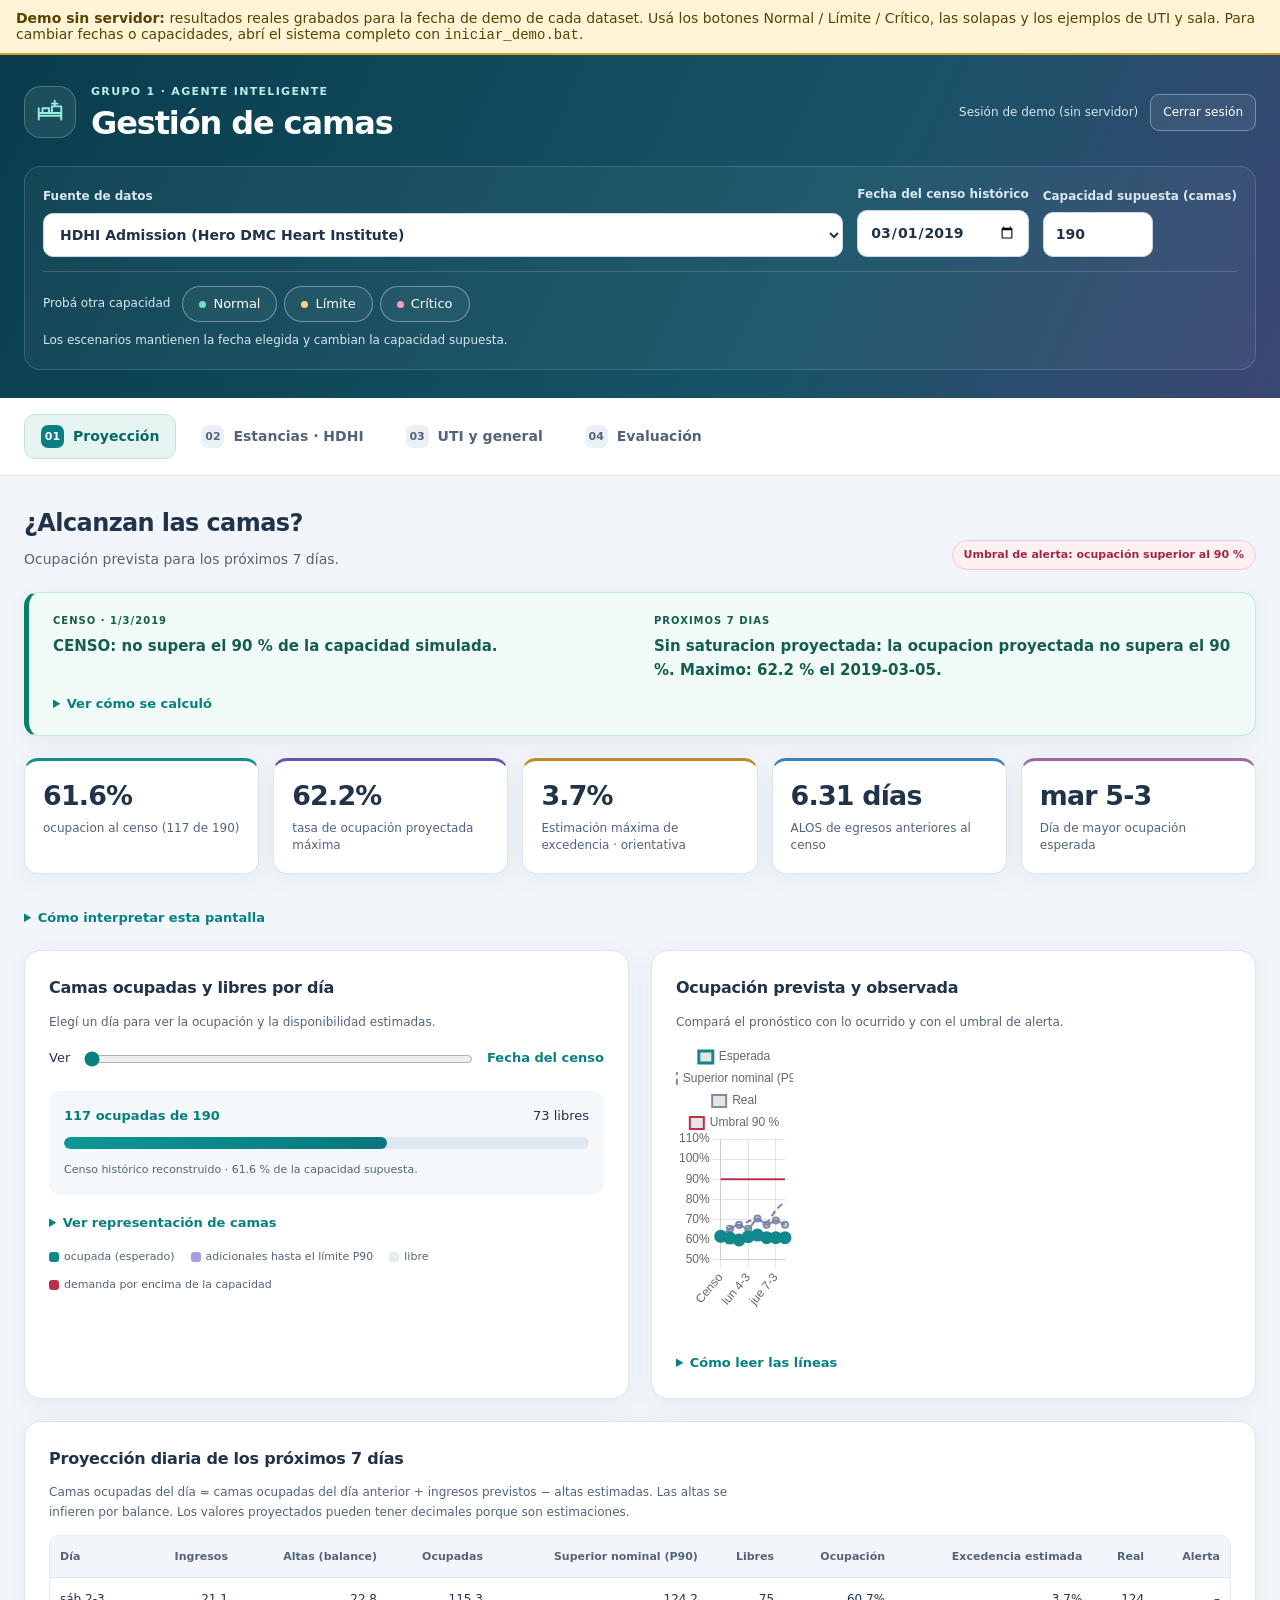
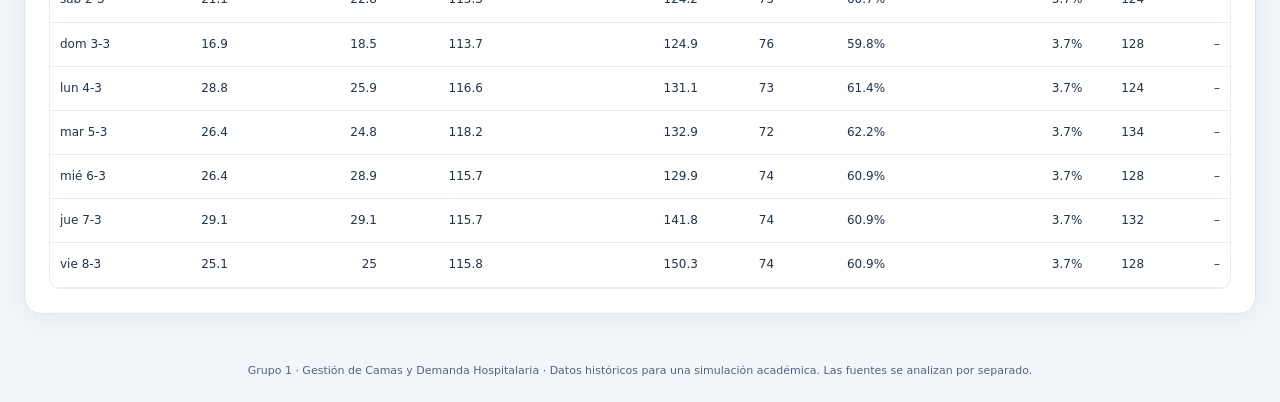
==== commit 518da006: "Actualiza agente, interfaz y documentación" ====
--- a/demo/panel_sin_servidor.html
+++ b/demo/panel_sin_servidor.html
@@ -4,7 +4,7 @@
 <meta charset="UTF-8">
 <meta name="viewport" content="width=device-width, initial-scale=1">
 <title>[Demo sin servidor] Gestión de camas | Grupo 1</title>
-<!-- frontend/index.html — Dashboard del agente. Responsable: Bárbara (IA e interfaz).
+<!-- frontend/index.html — Dashboard del agente. 
      Consume la API del equipo: /datasets, /estadisticas, /proyeccion-camas y /modelo/* -->
 <!-- Chart.js 4.4.1 (MIT) incluido: funciona sin internet -->
 <script>
@@ -147,7 +147,6 @@
   </button>
 </nav>
 
-
 <main>
 <section id="vista-proyeccion" class="tab-panel" role="tabpanel"
          aria-labelledby="tab-proyeccion">
@@ -211,7 +210,7 @@
     <div class="scroll"><table id="tDias"></table></div>
   </section>
 
-  
+
 </section>
 <section id="vista-estadisticas"
          class="tab-panel"
@@ -373,7 +372,6 @@
   </section>
 </section>
 
-
 <section id="vista-administracion" class="tab-panel"
          role="tabpanel" aria-labelledby="tab-administracion" hidden>
   <section class="panel">
@@ -389,7 +387,6 @@
     <div id="listaUsuarios"></div>
   </section>
 </section>
-
 
 </main>
 <footer>Grupo 1 · Gestión de Camas y Demanda Hospitalaria · Datos históricos para una simulación académica. Las fuentes se analizan por separado.</footer>
@@ -1105,4 +1102,4 @@
 </script>
 
 </body>
-</html>
+</html>
